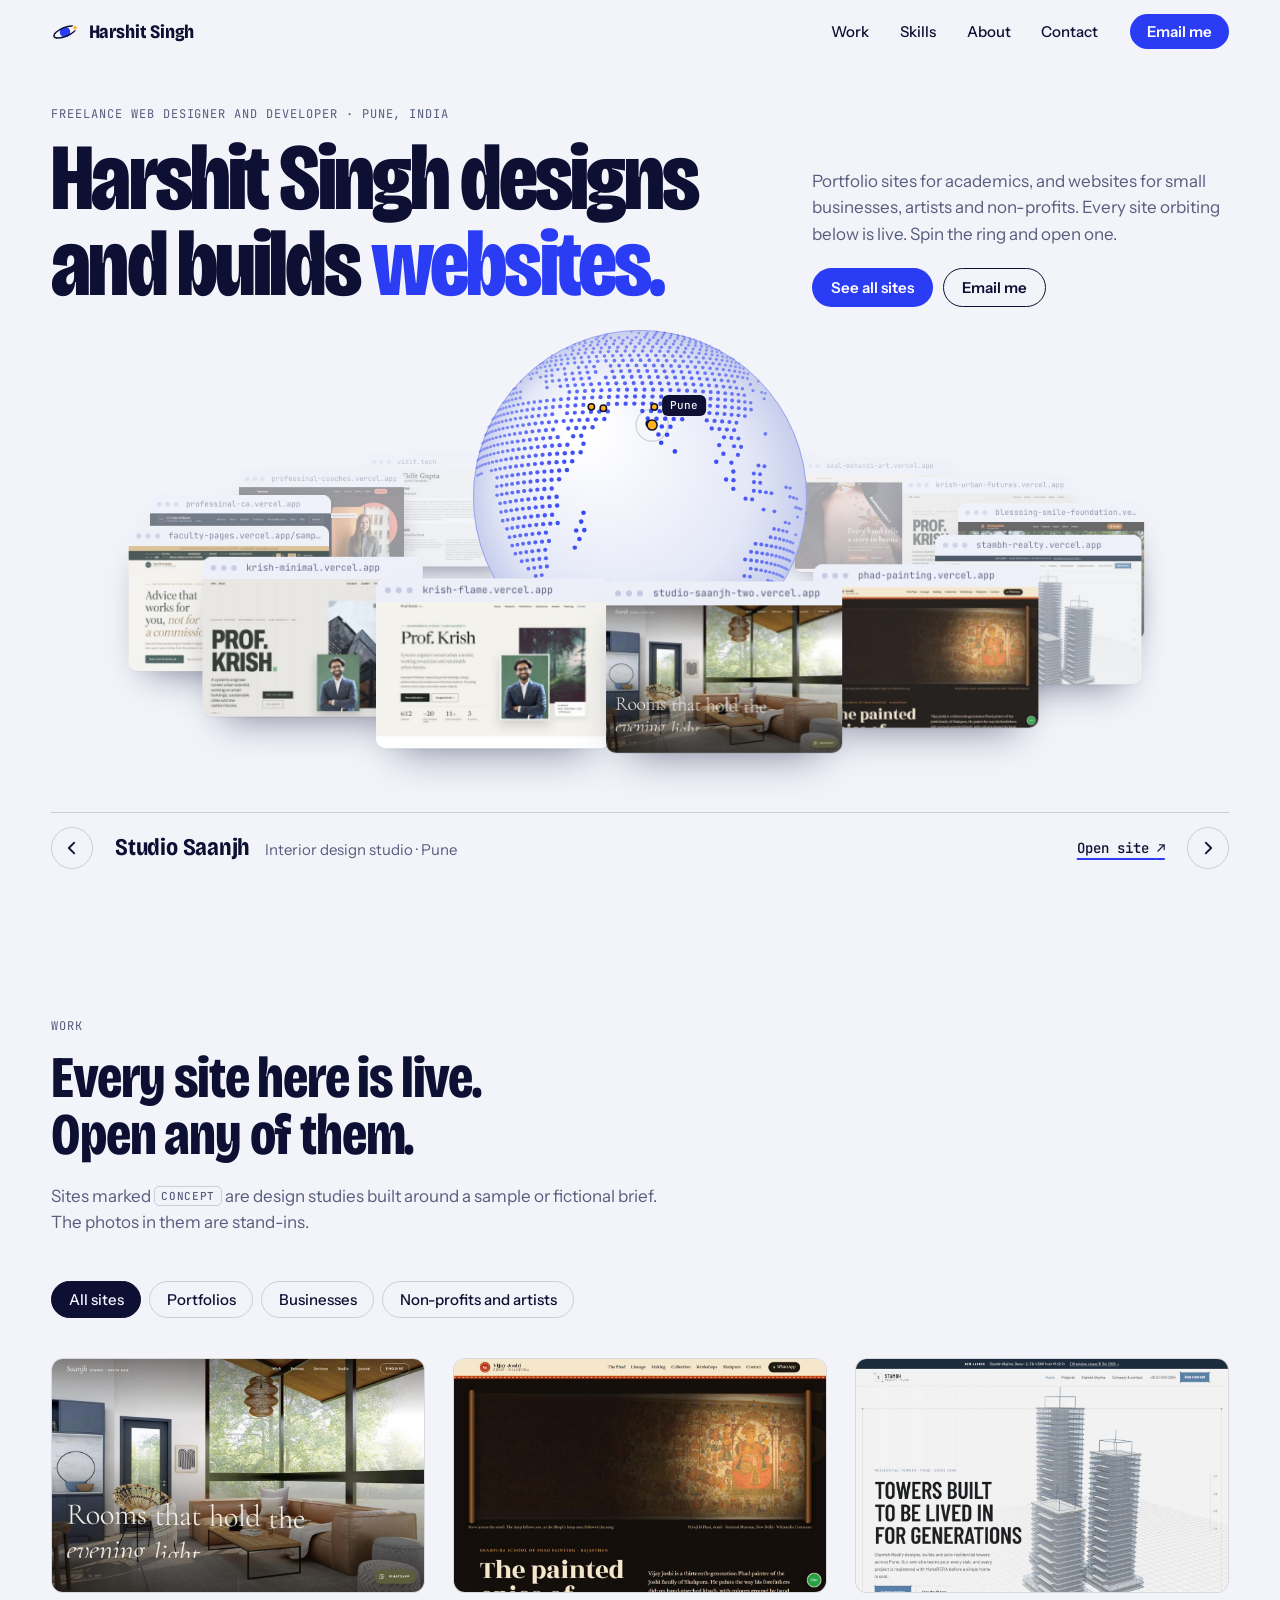
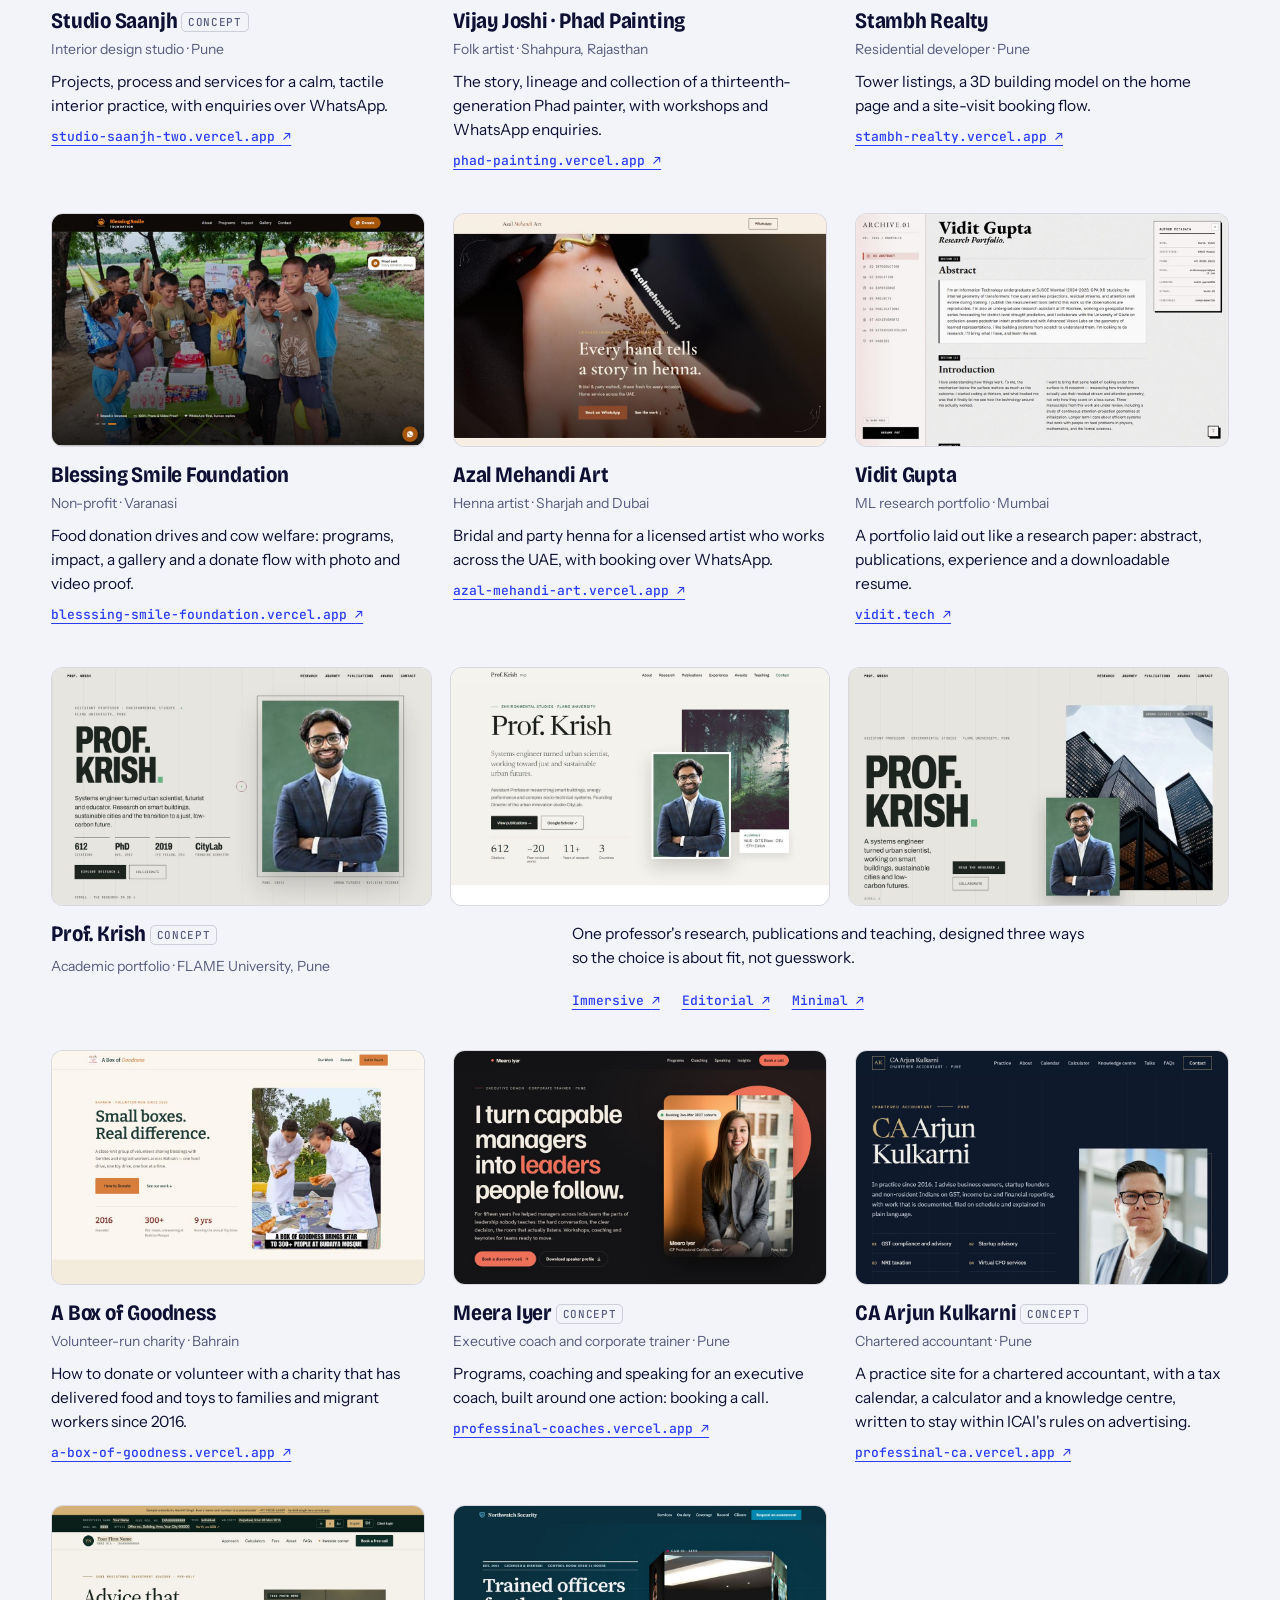
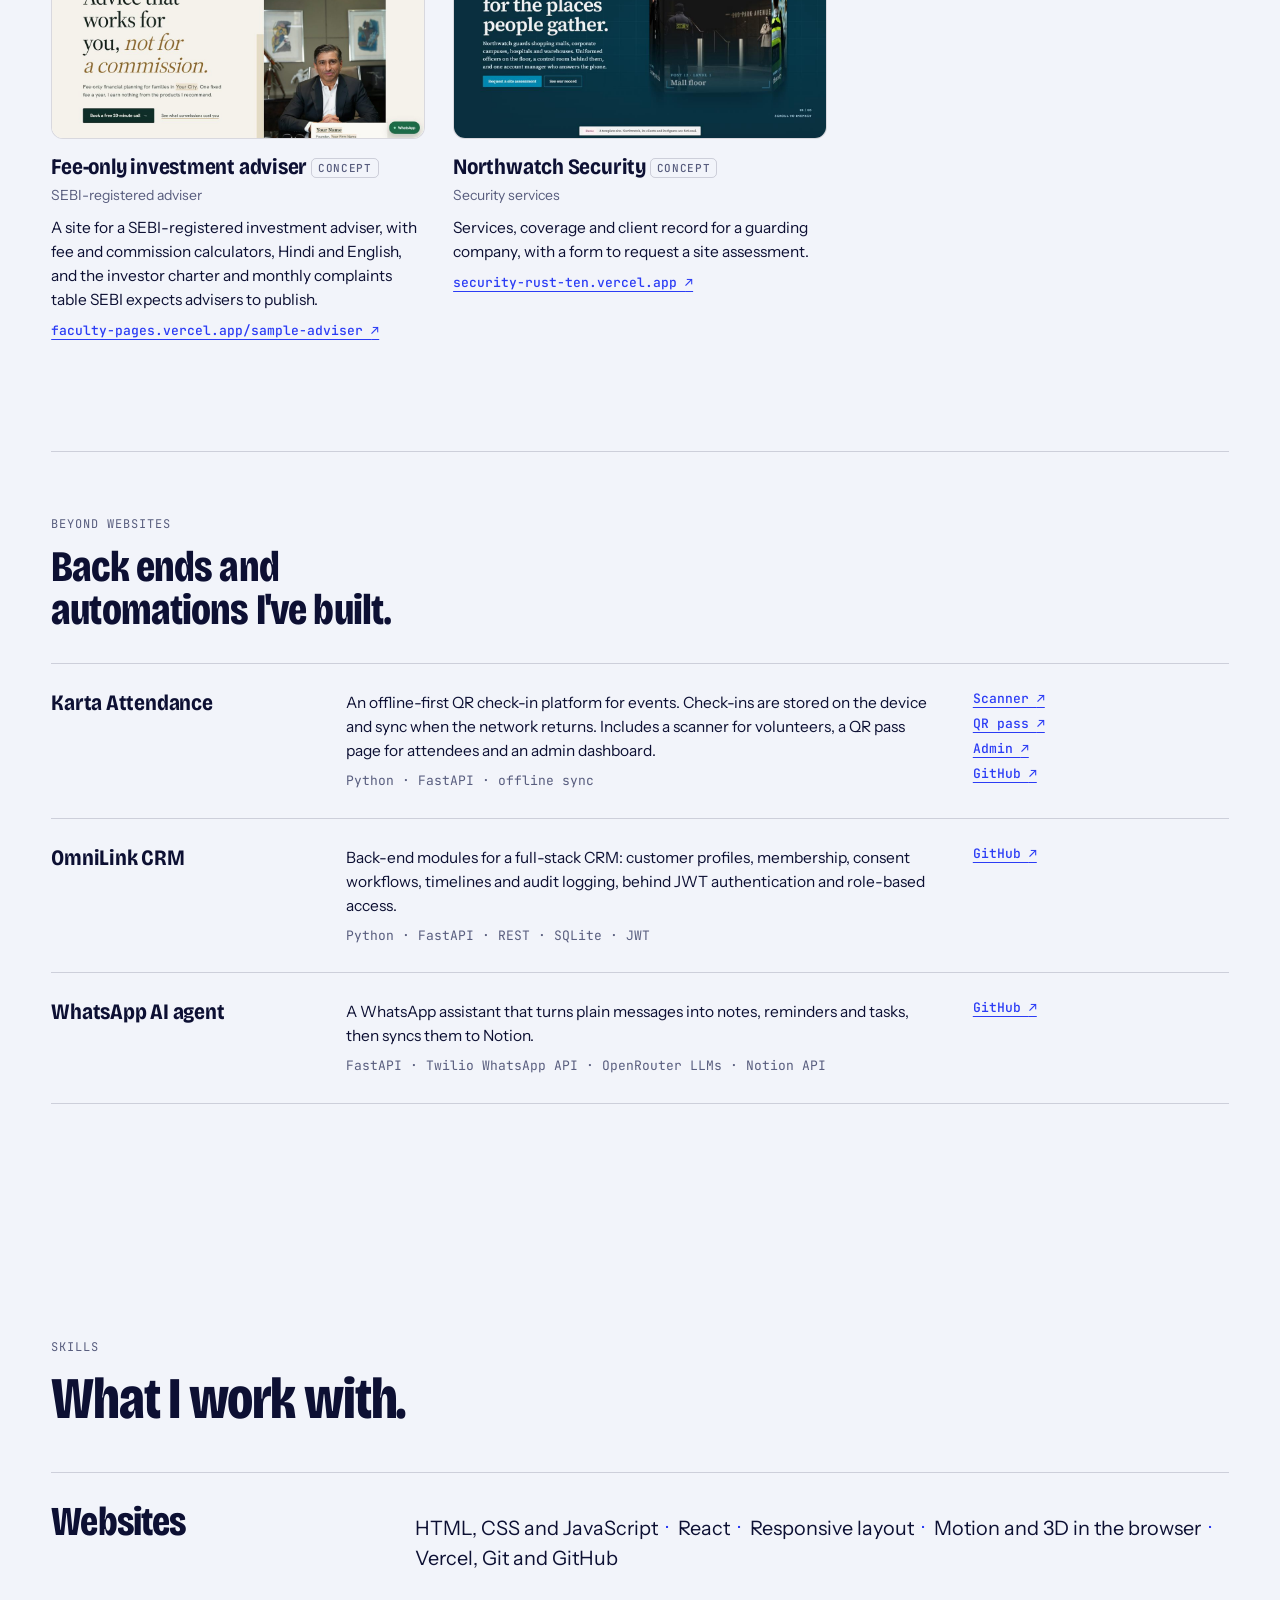
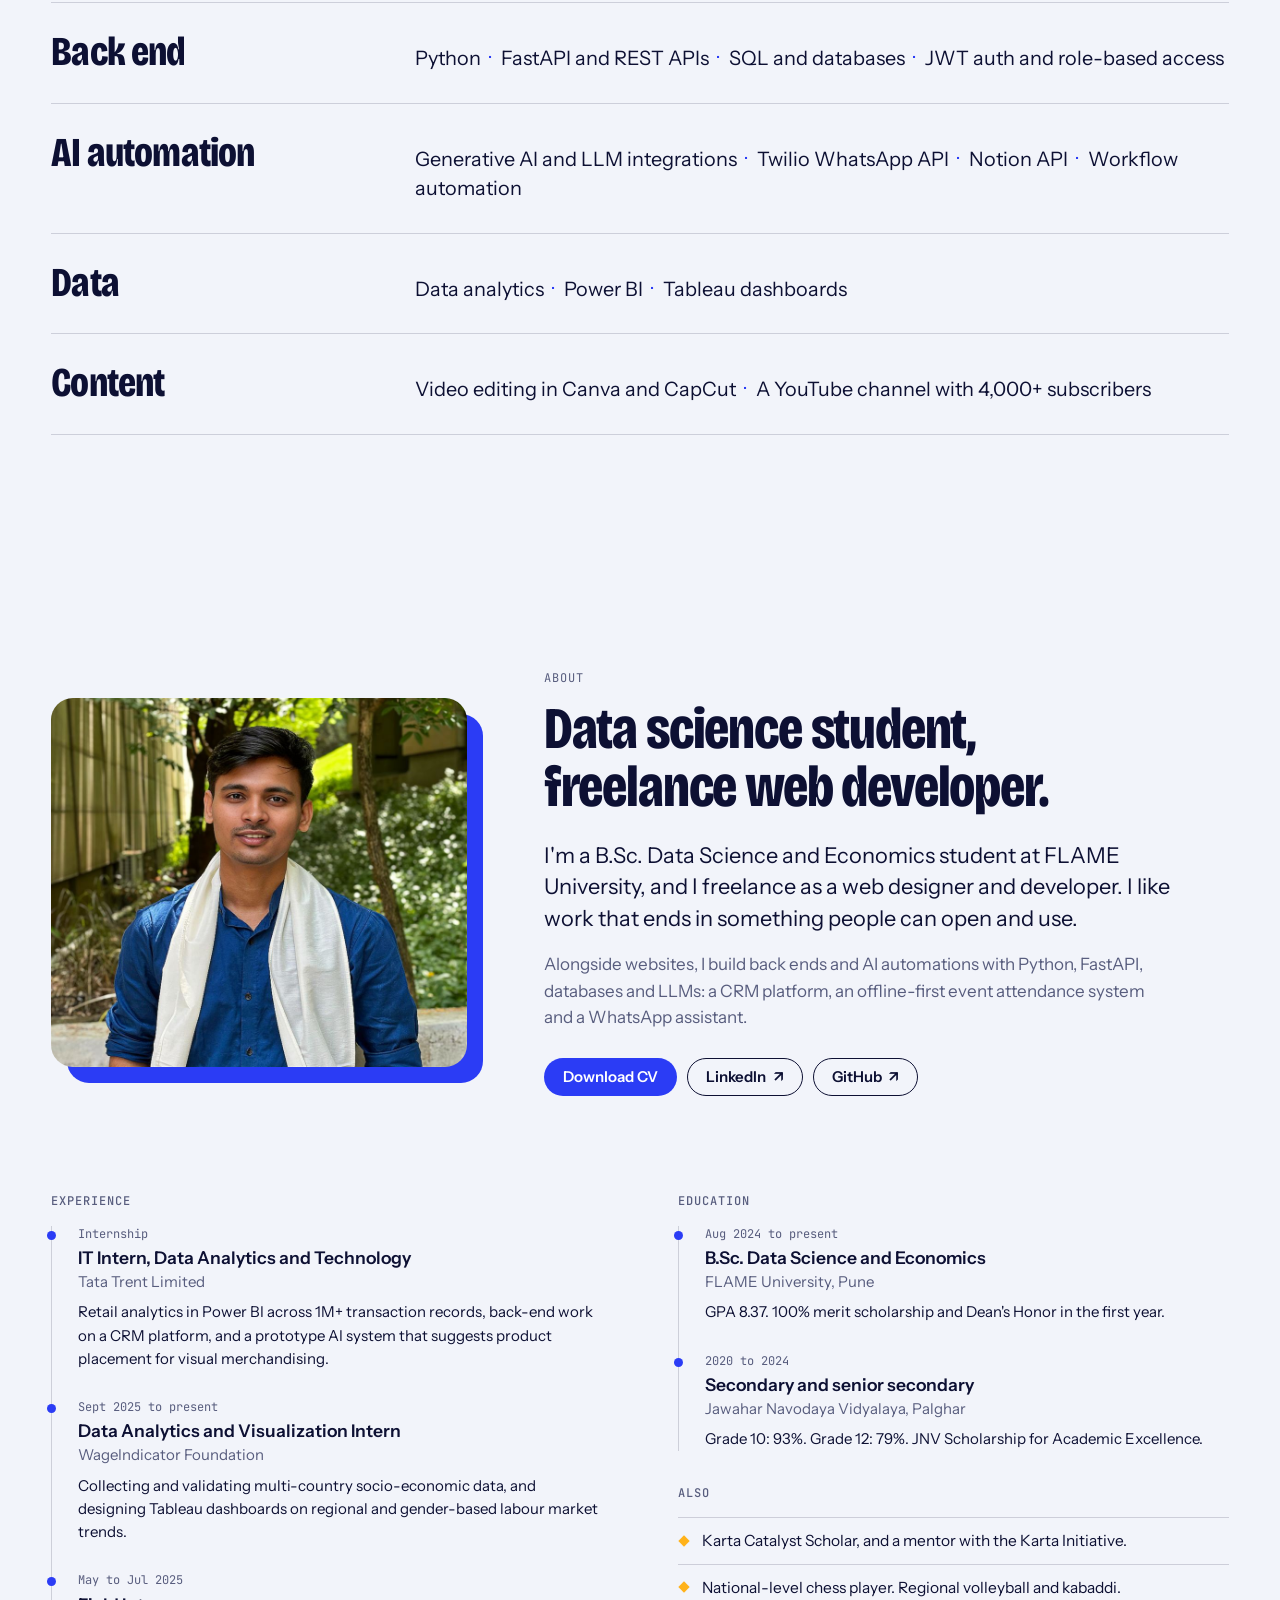
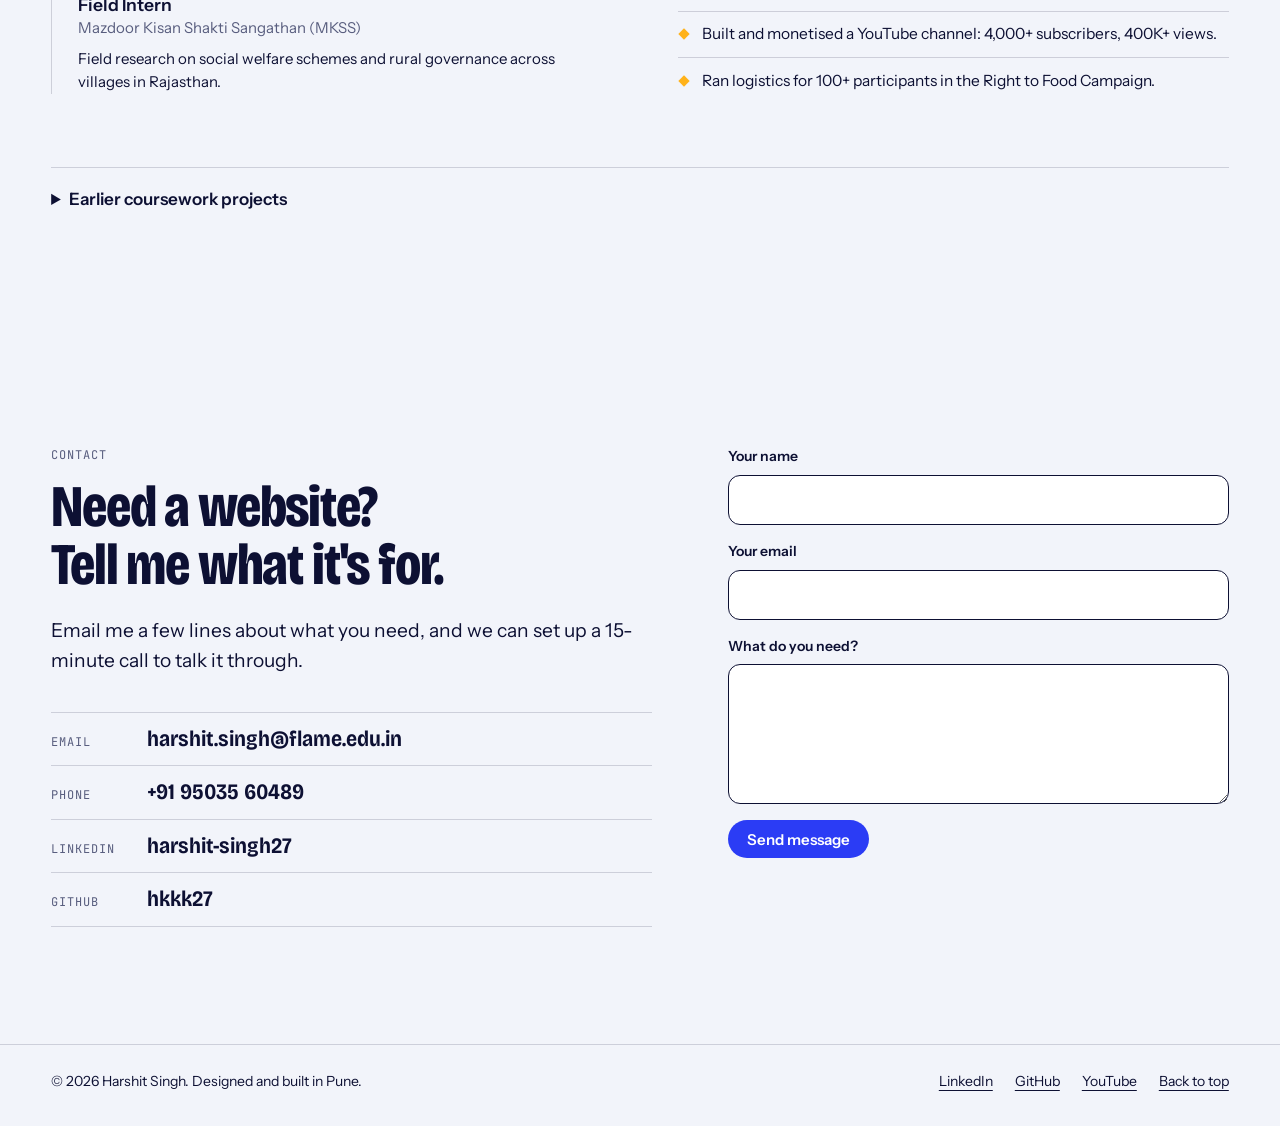
==== index.html @ 1b8f2abb "Add the fee-only investment adviser sample to the work list Co-Authored-By: Claude Opus 5.5 <noreply" ====
<!DOCTYPE html>
<html lang="en">

<head>
    <meta charset="utf-8">
    <meta name="viewport" content="width=device-width, initial-scale=1">
    <title>Harshit Singh · Freelance web designer and developer, Pune</title>
    <meta name="description" content="Harshit Singh designs and builds websites: portfolio sites for academics, and sites for small businesses, artists and non-profits. Every site shown is live.">
    <meta property="og:title" content="Harshit Singh · Freelance web designer and developer">
    <meta property="og:description" content="Portfolio sites for academics, and websites for small businesses, artists and non-profits. Every site shown is live.">
    <meta property="og:type" content="website">
    <meta property="og:url" content="https://harshit-singh-two.vercel.app/">
    <meta property="og:image" content="https://harshit-singh-two.vercel.app/assets/og.jpg">
    <meta name="twitter:card" content="summary_large_image">
    <meta name="theme-color" content="#F2F4FA">
    <link rel="icon" href="data:image/svg+xml,%3Csvg xmlns='http://www.w3.org/2000/svg' viewBox='0 0 64 64'%3E%3Crect width='64' height='64' rx='14' fill='%230D1033'/%3E%3Ccircle cx='32' cy='32' r='11' fill='%232B3CF5'/%3E%3Cellipse cx='32' cy='32' rx='24' ry='9' fill='none' stroke='%23F2F4FA' stroke-width='2.5' transform='rotate(-22 32 32)'/%3E%3Ccircle cx='52' cy='23' r='4.5' fill='%23FFB21A'/%3E%3C/svg%3E">

    <link rel="preconnect" href="https://fonts.googleapis.com">
    <link rel="preconnect" href="https://fonts.gstatic.com" crossorigin>
    <link href="https://fonts.googleapis.com/css2?family=Bricolage+Grotesque:opsz,wdth,wght@12..96,75..100,400..800&family=Instrument+Sans:wght@400;500;600&family=JetBrains+Mono:wght@400;500&display=swap" rel="stylesheet">
    <link href="assets/css/site.css" rel="stylesheet">
    <script>document.documentElement.classList.add('js');</script>
</head>

<body data-theme="paper">
    <a class="skip" href="#work">Skip to the work</a>

    <header class="nav">
        <a class="nav__brand" href="#top" aria-label="Harshit Singh, back to top">
            <svg viewBox="0 0 32 32" aria-hidden="true"><circle cx="16" cy="16" r="6"/><ellipse cx="16" cy="16" rx="13.5" ry="5" transform="rotate(-22 16 16)"/><circle class="dot" cx="27.5" cy="11" r="2.6"/></svg>
            Harshit Singh
        </a>
        <button class="nav__toggle" type="button" aria-expanded="false" aria-controls="nav-links">Menu</button>
        <nav class="nav__links" id="nav-links" aria-label="Sections">
            <a href="#work">Work</a>
            <a href="#skills">Skills</a>
            <a href="#about">About</a>
            <a href="#contact">Contact</a>
        </nav>
        <a class="btn btn--solid nav__cta" href="mailto:harshit.singh@flame.edu.in">Email me</a>
    </header>

    <main>
        <!-- Hero -->
        <section class="hero" id="top" data-theme="paper">
            <div class="hero__copy wrap">
                <div>
                    <p class="eyebrow">Freelance web designer and developer · Pune, India</p>
                    <h1 class="hero__title">
                        <span class="w" style="--i:0">Harshit</span> <span class="w" style="--i:1">Singh</span>
                        <span class="w" style="--i:2">designs</span> <span class="w" style="--i:3">and</span>
                        <span class="w" style="--i:4">builds</span> <span class="w w--mark" style="--i:5">websites.</span>
                    </h1>
                </div>
                <div class="hero__side">
                    <p>Portfolio sites for academics, and websites for small businesses, artists and non-profits. Every site orbiting below is live. Spin the ring and open one.</p>
                    <div class="hero__actions">
                        <a class="btn btn--solid" href="#work">See all sites</a>
                        <a class="btn btn--line" href="mailto:harshit.singh@flame.edu.in">Email me</a>
                    </div>
                </div>
            </div>

            <div class="orbit" role="group" aria-label="Live sites. Drag to spin, or use the previous and next buttons.">
                <svg class="orbit__path orbit__path--back" aria-hidden="true"><path/></svg>
                <canvas class="orbit__globe" aria-hidden="true"></canvas>
                <svg class="orbit__path orbit__path--front" aria-hidden="true"><path/></svg>

                <a class="sat" href="https://studio-saanjh-two.vercel.app" target="_blank" rel="noopener" data-name="Studio Saanjh" data-meta="Interior design studio · Pune" data-pin="pune">
                    <span class="sat__bar"><i></i><i></i><i></i><span>studio-saanjh-two.vercel.app</span></span>
                    <img src="assets/work/saanjh-s.jpg" width="560" height="350" alt="Studio Saanjh home page" draggable="false">
                </a>
                <a class="sat" href="https://phad-painting.vercel.app" target="_blank" rel="noopener" data-name="Vijay Joshi · Phad Painting" data-meta="Folk artist · Shahpura, Rajasthan" data-pin="shahpura">
                    <span class="sat__bar"><i></i><i></i><i></i><span>phad-painting.vercel.app</span></span>
                    <img src="assets/work/phad-s.jpg" width="560" height="350" alt="Phad Painting of Shahpura home page" draggable="false">
                </a>
                <a class="sat" href="https://stambh-realty.vercel.app/Home.dc.html" target="_blank" rel="noopener" data-name="Stambh Realty" data-meta="Residential developer · Pune" data-pin="pune">
                    <span class="sat__bar"><i></i><i></i><i></i><span>stambh-realty.vercel.app</span></span>
                    <img src="assets/work/stambh-s.jpg" width="560" height="350" alt="Stambh Realty home page" draggable="false">
                </a>
                <a class="sat" href="https://blesssing-smile-foundation.vercel.app" target="_blank" rel="noopener" data-name="Blessing Smile Foundation" data-meta="Non-profit · Varanasi" data-pin="varanasi">
                    <span class="sat__bar"><i></i><i></i><i></i><span>blesssing-smile-foundation.vercel.app</span></span>
                    <img src="assets/work/blessing-s.jpg" width="560" height="350" alt="Blessing Smile Foundation home page" draggable="false">
                </a>
                <a class="sat" href="https://krish-urban-futures.vercel.app" target="_blank" rel="noopener" data-name="Prof. Krish · Immersive" data-meta="Academic portfolio · FLAME University, Pune" data-pin="pune">
                    <span class="sat__bar"><i></i><i></i><i></i><span>krish-urban-futures.vercel.app</span></span>
                    <img src="assets/work/krish-urban-s.jpg" width="560" height="350" alt="Prof. Krish portfolio, immersive version" draggable="false">
                </a>
                <a class="sat" href="https://azal-mehandi-art.vercel.app" target="_blank" rel="noopener" data-name="Azal Mehandi Art" data-meta="Henna artist · Sharjah and Dubai" data-pin="sharjah">
                    <span class="sat__bar"><i></i><i></i><i></i><span>azal-mehandi-art.vercel.app</span></span>
                    <img src="assets/work/azal-s.jpg" width="560" height="350" alt="Azal Mehandi Art home page" draggable="false">
                </a>
                <a class="sat" href="https://security-rust-ten.vercel.app" target="_blank" rel="noopener" data-name="Northwatch Security" data-meta="Security services · Concept" data-pin="">
                    <span class="sat__bar"><i></i><i></i><i></i><span>security-rust-ten.vercel.app</span></span>
                    <img src="assets/work/northwatch-s.jpg" width="560" height="350" alt="Northwatch Security home page" draggable="false">
                </a>
                <a class="sat" href="https://a-box-of-goodness.vercel.app" target="_blank" rel="noopener" data-name="A Box of Goodness" data-meta="Volunteer-run charity · Bahrain" data-pin="bahrain">
                    <span class="sat__bar"><i></i><i></i><i></i><span>a-box-of-goodness.vercel.app</span></span>
                    <img src="assets/work/boxofgoodness-s.jpg" width="560" height="350" alt="A Box of Goodness home page" draggable="false">
                </a>
                <a class="sat" href="https://www.vidit.tech/" target="_blank" rel="noopener" data-name="Vidit Gupta" data-meta="ML research portfolio · Mumbai" data-pin="mumbai">
                    <span class="sat__bar"><i></i><i></i><i></i><span>vidit.tech</span></span>
                    <img src="assets/work/vidit-s.jpg" width="560" height="350" alt="Vidit Gupta research portfolio" draggable="false">
                </a>
                <a class="sat" href="https://professinal-coaches.vercel.app" target="_blank" rel="noopener" data-name="Meera Iyer" data-meta="Executive coach · Pune" data-pin="pune">
                    <span class="sat__bar"><i></i><i></i><i></i><span>professinal-coaches.vercel.app</span></span>
                    <img src="assets/work/meera-s.jpg" width="560" height="350" alt="Meera Iyer executive coaching home page" draggable="false">
                </a>
                <a class="sat" href="https://professinal-ca.vercel.app" target="_blank" rel="noopener" data-name="CA Arjun Kulkarni" data-meta="Chartered accountant · Pune" data-pin="pune">
                    <span class="sat__bar"><i></i><i></i><i></i><span>professinal-ca.vercel.app</span></span>
                    <img src="assets/work/arjun-s.jpg" width="560" height="350" alt="CA Arjun Kulkarni practice home page" draggable="false">
                </a>
                <a class="sat" href="https://faculty-pages.vercel.app/sample-adviser/" target="_blank" rel="noopener" data-name="Fee-only investment adviser" data-meta="SEBI-registered adviser · Concept" data-pin="">
                    <span class="sat__bar"><i></i><i></i><i></i><span>faculty-pages.vercel.app/sample-adviser</span></span>
                    <img src="assets/work/adviser-s.jpg" width="560" height="350" alt="Fee-only investment adviser home page" draggable="false">
                </a>
                <a class="sat" href="https://krish-minimal.vercel.app" target="_blank" rel="noopener" data-name="Prof. Krish · Minimal" data-meta="Academic portfolio · FLAME University, Pune" data-pin="pune">
                    <span class="sat__bar"><i></i><i></i><i></i><span>krish-minimal.vercel.app</span></span>
                    <img src="assets/work/krish-minimal-s.jpg" width="560" height="350" alt="Prof. Krish portfolio, minimal version" draggable="false">
                </a>
                <a class="sat" href="https://krish-flame.vercel.app" target="_blank" rel="noopener" data-name="Prof. Krish · Editorial" data-meta="Academic portfolio · FLAME University, Pune" data-pin="pune">
                    <span class="sat__bar"><i></i><i></i><i></i><span>krish-flame.vercel.app</span></span>
                    <img src="assets/work/krish-flame-s.jpg" width="560" height="350" alt="Prof. Krish portfolio, editorial version" draggable="false">
                </a>
            </div>

            <div class="facing wrap">
                <button class="facing__step" type="button" data-step="-1" aria-label="Previous site">
                    <svg viewBox="0 0 20 20" aria-hidden="true"><path d="M12.5 4 6.5 10l6 6"/></svg>
                </button>
                <p class="facing__text">
                    <strong class="facing__name">Studio Saanjh</strong>
                    <span class="facing__meta">Interior design studio · Pune</span>
                </p>
                <a class="facing__open" href="https://studio-saanjh-two.vercel.app" target="_blank" rel="noopener">Open site <span aria-hidden="true">↗</span></a>
                <button class="facing__step" type="button" data-step="1" aria-label="Next site">
                    <svg viewBox="0 0 20 20" aria-hidden="true"><path d="m7.5 4 6 6-6 6"/></svg>
                </button>
            </div>
        </section>

        <!-- Work -->
        <section class="section work" id="work" data-theme="ink">
            <div class="wrap">
                <header class="section__head" data-reveal>
                    <p class="eyebrow">Work</p>
                    <h2>Every site here is live. Open any of them.</h2>
                    <p class="section__lede">Sites marked <span class="tag">Concept</span> are design studies built around a sample or fictional brief. The photos in them are stand-ins.</p>
                </header>

                <div class="filters" role="group" aria-label="Filter sites by kind" data-reveal>
                    <button type="button" class="filters__btn" data-filter="all" aria-pressed="true">All sites</button>
                    <button type="button" class="filters__btn" data-filter="portfolio" aria-pressed="false">Portfolios</button>
                    <button type="button" class="filters__btn" data-filter="business" aria-pressed="false">Businesses</button>
                    <button type="button" class="filters__btn" data-filter="community" aria-pressed="false">Non-profits and artists</button>
                </div>

                <ul class="grid" id="site-grid">
                    <li class="site" data-cat="business" data-reveal>
                        <a class="site__shot" href="https://studio-saanjh-two.vercel.app" target="_blank" rel="noopener" tabindex="-1" aria-hidden="true">
                            <img src="assets/work/saanjh.jpg" width="1120" height="700" alt="" loading="lazy">
                        </a>
                        <div class="site__body">
                            <h3><a href="https://studio-saanjh-two.vercel.app" target="_blank" rel="noopener">Studio Saanjh</a> <span class="tag">Concept</span></h3>
                            <p class="site__meta">Interior design studio · Pune</p>
                            <p>Projects, process and services for a calm, tactile interior practice, with enquiries over WhatsApp.</p>
                            <a class="site__url" href="https://studio-saanjh-two.vercel.app" target="_blank" rel="noopener">studio-saanjh-two.vercel.app <span aria-hidden="true">↗</span></a>
                        </div>
                    </li>

                    <li class="site" data-cat="community" data-reveal>
                        <a class="site__shot" href="https://phad-painting.vercel.app" target="_blank" rel="noopener" tabindex="-1" aria-hidden="true">
                            <img src="assets/work/phad.jpg" width="1120" height="700" alt="" loading="lazy">
                        </a>
                        <div class="site__body">
                            <h3><a href="https://phad-painting.vercel.app" target="_blank" rel="noopener">Vijay Joshi · Phad Painting</a></h3>
                            <p class="site__meta">Folk artist · Shahpura, Rajasthan</p>
                            <p>The story, lineage and collection of a thirteenth-generation Phad painter, with workshops and WhatsApp enquiries.</p>
                            <a class="site__url" href="https://phad-painting.vercel.app" target="_blank" rel="noopener">phad-painting.vercel.app <span aria-hidden="true">↗</span></a>
                        </div>
                    </li>

                    <li class="site" data-cat="business" data-reveal>
                        <a class="site__shot" href="https://stambh-realty.vercel.app/Home.dc.html" target="_blank" rel="noopener" tabindex="-1" aria-hidden="true">
                            <img src="assets/work/stambh.jpg" width="1120" height="700" alt="" loading="lazy">
                        </a>
                        <div class="site__body">
                            <h3><a href="https://stambh-realty.vercel.app/Home.dc.html" target="_blank" rel="noopener">Stambh Realty</a></h3>
                            <p class="site__meta">Residential developer · Pune</p>
                            <p>Tower listings, a 3D building model on the home page and a site-visit booking flow.</p>
                            <a class="site__url" href="https://stambh-realty.vercel.app/Home.dc.html" target="_blank" rel="noopener">stambh-realty.vercel.app <span aria-hidden="true">↗</span></a>
                        </div>
                    </li>

                    <li class="site" data-cat="community" data-reveal>
                        <a class="site__shot" href="https://blesssing-smile-foundation.vercel.app" target="_blank" rel="noopener" tabindex="-1" aria-hidden="true">
                            <img src="assets/work/blessing.jpg" width="1120" height="700" alt="" loading="lazy">
                        </a>
                        <div class="site__body">
                            <h3><a href="https://blesssing-smile-foundation.vercel.app" target="_blank" rel="noopener">Blessing Smile Foundation</a></h3>
                            <p class="site__meta">Non-profit · Varanasi</p>
                            <p>Food donation drives and cow welfare: programs, impact, a gallery and a donate flow with photo and video proof.</p>
                            <a class="site__url" href="https://blesssing-smile-foundation.vercel.app" target="_blank" rel="noopener">blesssing-smile-foundation.vercel.app <span aria-hidden="true">↗</span></a>
                        </div>
                    </li>

                    <li class="site site--wide" data-cat="portfolio" data-reveal>
                        <div class="site__trio">
                            <a href="https://krish-urban-futures.vercel.app" target="_blank" rel="noopener" tabindex="-1" aria-hidden="true"><img src="assets/work/krish-urban.jpg" width="1120" height="700" alt="" loading="lazy"></a>
                            <a href="https://krish-flame.vercel.app" target="_blank" rel="noopener" tabindex="-1" aria-hidden="true"><img src="assets/work/krish-flame.jpg" width="1120" height="700" alt="" loading="lazy"></a>
                            <a href="https://krish-minimal.vercel.app" target="_blank" rel="noopener" tabindex="-1" aria-hidden="true"><img src="assets/work/krish-minimal.jpg" width="1120" height="700" alt="" loading="lazy"></a>
                        </div>
                        <div class="site__body">
                            <h3>Prof. Krish <span class="tag">Concept</span></h3>
                            <p class="site__meta">Academic portfolio · FLAME University, Pune</p>
                            <p>One professor's research, publications and teaching, designed three ways so the choice is about fit, not guesswork.</p>
                            <p class="site__links">
                                <a class="site__url" href="https://krish-urban-futures.vercel.app" target="_blank" rel="noopener">Immersive <span aria-hidden="true">↗</span></a>
                                <a class="site__url" href="https://krish-flame.vercel.app" target="_blank" rel="noopener">Editorial <span aria-hidden="true">↗</span></a>
                                <a class="site__url" href="https://krish-minimal.vercel.app" target="_blank" rel="noopener">Minimal <span aria-hidden="true">↗</span></a>
                            </p>
                        </div>
                    </li>

                    <li class="site" data-cat="community" data-reveal>
                        <a class="site__shot" href="https://azal-mehandi-art.vercel.app" target="_blank" rel="noopener" tabindex="-1" aria-hidden="true">
                            <img src="assets/work/azal.jpg" width="1120" height="700" alt="" loading="lazy">
                        </a>
                        <div class="site__body">
                            <h3><a href="https://azal-mehandi-art.vercel.app" target="_blank" rel="noopener">Azal Mehandi Art</a></h3>
                            <p class="site__meta">Henna artist · Sharjah and Dubai</p>
                            <p>Bridal and party henna for a licensed artist who works across the UAE, with booking over WhatsApp.</p>
                            <a class="site__url" href="https://azal-mehandi-art.vercel.app" target="_blank" rel="noopener">azal-mehandi-art.vercel.app <span aria-hidden="true">↗</span></a>
                        </div>
                    </li>

                    <li class="site" data-cat="portfolio" data-reveal>
                        <a class="site__shot" href="https://www.vidit.tech/" target="_blank" rel="noopener" tabindex="-1" aria-hidden="true">
                            <img src="assets/work/vidit.jpg" width="1120" height="700" alt="" loading="lazy">
                        </a>
                        <div class="site__body">
                            <h3><a href="https://www.vidit.tech/" target="_blank" rel="noopener">Vidit Gupta</a></h3>
                            <p class="site__meta">ML research portfolio · Mumbai</p>
                            <p>A portfolio laid out like a research paper: abstract, publications, experience and a downloadable resume.</p>
                            <a class="site__url" href="https://www.vidit.tech/" target="_blank" rel="noopener">vidit.tech <span aria-hidden="true">↗</span></a>
                        </div>
                    </li>

                    <li class="site" data-cat="community" data-reveal>
                        <a class="site__shot" href="https://a-box-of-goodness.vercel.app" target="_blank" rel="noopener" tabindex="-1" aria-hidden="true">
                            <img src="assets/work/boxofgoodness.jpg" width="1120" height="700" alt="" loading="lazy">
                        </a>
                        <div class="site__body">
                            <h3><a href="https://a-box-of-goodness.vercel.app" target="_blank" rel="noopener">A Box of Goodness</a></h3>
                            <p class="site__meta">Volunteer-run charity · Bahrain</p>
                            <p>How to donate or volunteer with a charity that has delivered food and toys to families and migrant workers since 2016.</p>
                            <a class="site__url" href="https://a-box-of-goodness.vercel.app" target="_blank" rel="noopener">a-box-of-goodness.vercel.app <span aria-hidden="true">↗</span></a>
                        </div>
                    </li>

                    <li class="site" data-cat="business" data-reveal>
                        <a class="site__shot" href="https://professinal-coaches.vercel.app" target="_blank" rel="noopener" tabindex="-1" aria-hidden="true">
                            <img src="assets/work/meera.jpg" width="1120" height="700" alt="" loading="lazy">
                        </a>
                        <div class="site__body">
                            <h3><a href="https://professinal-coaches.vercel.app" target="_blank" rel="noopener">Meera Iyer</a> <span class="tag">Concept</span></h3>
                            <p class="site__meta">Executive coach and corporate trainer · Pune</p>
                            <p>Programs, coaching and speaking for an executive coach, built around one action: booking a call.</p>
                            <a class="site__url" href="https://professinal-coaches.vercel.app" target="_blank" rel="noopener">professinal-coaches.vercel.app <span aria-hidden="true">↗</span></a>
                        </div>
                    </li>

                    <li class="site" data-cat="business" data-reveal>
                        <a class="site__shot" href="https://professinal-ca.vercel.app" target="_blank" rel="noopener" tabindex="-1" aria-hidden="true">
                            <img src="assets/work/arjun.jpg" width="1120" height="700" alt="" loading="lazy">
                        </a>
                        <div class="site__body">
                            <h3><a href="https://professinal-ca.vercel.app" target="_blank" rel="noopener">CA Arjun Kulkarni</a> <span class="tag">Concept</span></h3>
                            <p class="site__meta">Chartered accountant · Pune</p>
                            <p>A practice site for a chartered accountant, with a tax calendar, a calculator and a knowledge centre, written to stay within ICAI's rules on advertising.</p>
                            <a class="site__url" href="https://professinal-ca.vercel.app" target="_blank" rel="noopener">professinal-ca.vercel.app <span aria-hidden="true">↗</span></a>
                        </div>
                    </li>

                    <li class="site" data-cat="business" data-reveal>
                        <a class="site__shot" href="https://faculty-pages.vercel.app/sample-adviser/" target="_blank" rel="noopener" tabindex="-1" aria-hidden="true">
                            <img src="assets/work/adviser.jpg" width="1120" height="700" alt="" loading="lazy">
                        </a>
                        <div class="site__body">
                            <h3><a href="https://faculty-pages.vercel.app/sample-adviser/" target="_blank" rel="noopener">Fee-only investment adviser</a> <span class="tag">Concept</span></h3>
                            <p class="site__meta">SEBI-registered adviser</p>
                            <p>A site for a SEBI-registered investment adviser, with fee and commission calculators, Hindi and English, and the investor charter and monthly complaints table SEBI expects advisers to publish.</p>
                            <a class="site__url" href="https://faculty-pages.vercel.app/sample-adviser/" target="_blank" rel="noopener">faculty-pages.vercel.app/sample-adviser <span aria-hidden="true">↗</span></a>
                        </div>
                    </li>

                    <li class="site" data-cat="business" data-reveal>
                        <a class="site__shot" href="https://security-rust-ten.vercel.app" target="_blank" rel="noopener" tabindex="-1" aria-hidden="true">
                            <img src="assets/work/northwatch.jpg" width="1120" height="700" alt="" loading="lazy">
                        </a>
                        <div class="site__body">
                            <h3><a href="https://security-rust-ten.vercel.app" target="_blank" rel="noopener">Northwatch Security</a> <span class="tag">Concept</span></h3>
                            <p class="site__meta">Security services</p>
                            <p>Services, coverage and client record for a guarding company, with a form to request a site assessment.</p>
                            <a class="site__url" href="https://security-rust-ten.vercel.app" target="_blank" rel="noopener">security-rust-ten.vercel.app <span aria-hidden="true">↗</span></a>
                        </div>
                    </li>
                </ul>

                <div class="systems" data-reveal>
                    <header class="systems__head">
                        <p class="eyebrow">Beyond websites</p>
                        <h2>Back ends and automations I've built.</h2>
                    </header>
                    <ul class="rows">
                        <li class="row">
                            <h3>Karta Attendance</h3>
                            <p>An offline-first QR check-in platform for events. Check-ins are stored on the device and sync when the network returns. Includes a scanner for volunteers, a QR pass page for attendees and an admin dashboard.</p>
                            <p class="row__stack">Python · FastAPI · offline sync</p>
                            <p class="row__links">
                                <a href="https://karta-attendance.vercel.app" target="_blank" rel="noopener">Scanner <span aria-hidden="true">↗</span></a>
                                <a href="https://karta-attendance-sk4n.vercel.app" target="_blank" rel="noopener">QR pass <span aria-hidden="true">↗</span></a>
                                <a href="https://karta-attendance-z2qd-nine.vercel.app" target="_blank" rel="noopener">Admin <span aria-hidden="true">↗</span></a>
                                <a href="https://github.com/hkkk27/event-attendance-platform" target="_blank" rel="noopener">GitHub <span aria-hidden="true">↗</span></a>
                            </p>
                        </li>
                        <li class="row">
                            <h3>OmniLink CRM</h3>
                            <p>Back-end modules for a full-stack CRM: customer profiles, membership, consent workflows, timelines and audit logging, behind JWT authentication and role-based access.</p>
                            <p class="row__stack">Python · FastAPI · REST · SQLite · JWT</p>
                            <p class="row__links">
                                <a href="https://github.com/hkkk27/Crm_platform" target="_blank" rel="noopener">GitHub <span aria-hidden="true">↗</span></a>
                            </p>
                        </li>
                        <li class="row">
                            <h3>WhatsApp AI agent</h3>
                            <p>A WhatsApp assistant that turns plain messages into notes, reminders and tasks, then syncs them to Notion.</p>
                            <p class="row__stack">FastAPI · Twilio WhatsApp API · OpenRouter LLMs · Notion API</p>
                            <p class="row__links">
                                <a href="https://github.com/hkkk27/whatsapp-ai-agent" target="_blank" rel="noopener">GitHub <span aria-hidden="true">↗</span></a>
                            </p>
                        </li>
                    </ul>
                </div>
            </div>
        </section>

        <!-- Skills -->
        <section class="section skills" id="skills" data-theme="ultra">
            <div class="wrap">
                <header class="section__head" data-reveal>
                    <p class="eyebrow">Skills</p>
                    <h2>What I work with.</h2>
                </header>
                <dl class="kit">
                    <div class="kit__row" data-reveal>
                        <dt>Websites</dt>
                        <dd><span>HTML, CSS and JavaScript</span> <span>React</span> <span>Responsive layout</span> <span>Motion and 3D in the browser</span> <span>Vercel, Git and GitHub</span></dd>
                    </div>
                    <div class="kit__row" data-reveal>
                        <dt>Back end</dt>
                        <dd><span>Python</span> <span>FastAPI and REST APIs</span> <span>SQL and databases</span> <span>JWT auth and role-based access</span></dd>
                    </div>
                    <div class="kit__row" data-reveal>
                        <dt>AI automation</dt>
                        <dd><span>Generative AI and LLM integrations</span> <span>Twilio WhatsApp API</span> <span>Notion API</span> <span>Workflow automation</span></dd>
                    </div>
                    <div class="kit__row" data-reveal>
                        <dt>Data</dt>
                        <dd><span>Data analytics</span> <span>Power BI</span> <span>Tableau dashboards</span></dd>
                    </div>
                    <div class="kit__row" data-reveal>
                        <dt>Content</dt>
                        <dd><span>Video editing in Canva and CapCut</span> <span>A YouTube channel with 4,000+ subscribers</span></dd>
                    </div>
                </dl>
            </div>
        </section>

        <!-- About -->
        <section class="section about" id="about" data-theme="paper">
            <div class="wrap">
                <div class="about__top">
                    <figure class="about__photo" data-reveal>
                        <img src="assets/harshit.jpg" width="900" height="800" alt="Harshit Singh" loading="lazy">
                    </figure>
                    <div data-reveal>
                        <p class="eyebrow">About</p>
                        <h2>Data science student, freelance web developer.</h2>
                        <p class="about__lede">I'm a B.Sc. Data Science and Economics student at FLAME University, and I freelance as a web designer and developer. I like work that ends in something people can open and use.</p>
                        <p>Alongside websites, I build back ends and AI automations with Python, FastAPI, databases and LLMs: a CRM platform, an offline-first event attendance system and a WhatsApp assistant.</p>
                        <p class="about__actions">
                            <a class="btn btn--solid" href="Harshit_CV_Data_Science.pdf" download>Download CV</a>
                            <a class="btn btn--line" href="https://www.linkedin.com/in/harshit-singh27/" target="_blank" rel="noopener">LinkedIn <span aria-hidden="true">↗</span></a>
                            <a class="btn btn--line" href="https://github.com/hkkk27" target="_blank" rel="noopener">GitHub <span aria-hidden="true">↗</span></a>
                        </p>
                    </div>
                </div>

                <div class="about__cols">
                    <div data-reveal>
                        <h3 class="about__h">Experience</h3>
                        <ul class="timeline">
                            <li>
                                <p class="timeline__when">Internship</p>
                                <h4>IT Intern, Data Analytics and Technology</h4>
                                <p class="timeline__where">Tata Trent Limited</p>
                                <p>Retail analytics in Power BI across 1M+ transaction records, back-end work on a CRM platform, and a prototype AI system that suggests product placement for visual merchandising.</p>
                            </li>
                            <li>
                                <p class="timeline__when">Sept 2025 to present</p>
                                <h4>Data Analytics and Visualization Intern</h4>
                                <p class="timeline__where">WageIndicator Foundation</p>
                                <p>Collecting and validating multi-country socio-economic data, and designing Tableau dashboards on regional and gender-based labour market trends.</p>
                            </li>
                            <li>
                                <p class="timeline__when">May to Jul 2025</p>
                                <h4>Field Intern</h4>
                                <p class="timeline__where">Mazdoor Kisan Shakti Sangathan (MKSS)</p>
                                <p>Field research on social welfare schemes and rural governance across villages in Rajasthan.</p>
                            </li>
                        </ul>
                    </div>
                    <div data-reveal>
                        <h3 class="about__h">Education</h3>
                        <ul class="timeline">
                            <li>
                                <p class="timeline__when">Aug 2024 to present</p>
                                <h4>B.Sc. Data Science and Economics</h4>
                                <p class="timeline__where">FLAME University, Pune</p>
                                <p>GPA 8.37. 100% merit scholarship and Dean's Honor in the first year.</p>
                            </li>
                            <li>
                                <p class="timeline__when">2020 to 2024</p>
                                <h4>Secondary and senior secondary</h4>
                                <p class="timeline__where">Jawahar Navodaya Vidyalaya, Palghar</p>
                                <p>Grade 10: 93%. Grade 12: 79%. JNV Scholarship for Academic Excellence.</p>
                            </li>
                        </ul>

                        <h3 class="about__h about__h--gap">Also</h3>
                        <ul class="also">
                            <li>Karta Catalyst Scholar, and a mentor with the Karta Initiative.</li>
                            <li>National-level chess player. Regional volleyball and kabaddi.</li>
                            <li>Built and monetised a YouTube channel: 4,000+ subscribers, 400K+ views.</li>
                            <li>Ran logistics for 100+ participants in the Right to Food Campaign.</li>
                        </ul>
                    </div>
                </div>

                <details class="earlier" data-reveal>
                    <summary>Earlier coursework projects</summary>
                    <ul>
                        <li><strong>Sleep calculator.</strong> A small web tool that suggests bedtimes from 90-minute sleep cycles. <a href="img/sleep_calculator.html" target="_blank" rel="noopener">Open it</a></li>
                        <li><strong>Project Safar.</strong> An advertising campaign for a women-driven cab service. <a href="img/Safar Final PPT.pdf" download>Download the deck (PDF)</a></li>
                        <li><strong>Data collection and freedom of thought.</strong> A research essay on algorithms, autonomy and bias. <a href="img/Harshit Singh-final research paper (1).pdf" download>Download the paper (PDF)</a></li>
                        <li><strong>Life Carrier seed starter tray.</strong> A digital marketing plan for a biodegradable product. <a href="img/Green Leaves Background Watercolor Presentation (2).pptx" download>Download the slides (PPTX)</a></li>
                    </ul>
                </details>
            </div>
        </section>

        <!-- Contact -->
        <section class="section contact" id="contact" data-theme="marigold">
            <div class="wrap contact__grid">
                <div data-reveal>
                    <p class="eyebrow">Contact</p>
                    <h2>Need a website? Tell me what it's for.</h2>
                    <p class="contact__lede">Email me a few lines about what you need, and we can set up a 15-minute call to talk it through.</p>
                    <ul class="contact__list">
                        <li><span>Email</span><a href="mailto:harshit.singh@flame.edu.in">harshit.singh@flame.edu.in</a></li>
                        <li><span>Phone</span><a href="tel:+919503560489">+91 95035 60489</a></li>
                        <li><span>LinkedIn</span><a href="https://www.linkedin.com/in/harshit-singh27/" target="_blank" rel="noopener">harshit-singh27</a></li>
                        <li><span>GitHub</span><a href="https://github.com/hkkk27" target="_blank" rel="noopener">hkkk27</a></li>
                    </ul>
                </div>
                <form class="form" action="https://formspree.io/f/mpwqpjdr" method="POST" data-reveal>
                    <label>Your name
                        <input type="text" name="name" autocomplete="name" required>
                    </label>
                    <label>Your email
                        <input type="email" name="email" autocomplete="email" required>
                    </label>
                    <label>What do you need?
                        <textarea name="message" rows="5" required></textarea>
                    </label>
                    <button class="btn btn--solid" type="submit">Send message</button>
                </form>
            </div>
        </section>
    </main>

    <footer class="footer" data-theme="marigold">
        <div class="wrap footer__in">
            <p>© 2026 Harshit Singh. Designed and built in Pune.</p>
            <p class="footer__links">
                <a href="https://www.linkedin.com/in/harshit-singh27/" target="_blank" rel="noopener">LinkedIn</a>
                <a href="https://github.com/hkkk27" target="_blank" rel="noopener">GitHub</a>
                <a href="https://www.youtube.com/@btnks99999" target="_blank" rel="noopener">YouTube</a>
                <a href="#top">Back to top</a>
            </p>
        </div>
    </footer>

    <script src="assets/js/land.js"></script>
    <script src="assets/js/site.js"></script>
</body>

</html>
---- assets/css/site.css ----
/* Harshit Singh · portfolio
   Palette: ink #0D1033 · paper #F2F4FA · ultramarine #2B3CF5 · marigold #FFB21A
   Type: Bricolage Grotesque (display) · Instrument Sans (text) · JetBrains Mono (URLs, labels) */

/* Registered so section themes can cross-fade instead of snapping. */
@property --bg { syntax: '<color>'; inherits: true; initial-value: #F2F4FA; }
@property --fg { syntax: '<color>'; inherits: true; initial-value: #0D1033; }
@property --muted { syntax: '<color>'; inherits: true; initial-value: #585D7E; }
@property --line { syntax: '<color>'; inherits: true; initial-value: rgba(13, 16, 51, .16); }
@property --accent { syntax: '<color>'; inherits: true; initial-value: #2B3CF5; }
@property --on-accent { syntax: '<color>'; inherits: true; initial-value: #FFFFFF; }
@property --surface { syntax: '<color>'; inherits: true; initial-value: #FFFFFF; }
@property --spark { syntax: '<color>'; inherits: true; initial-value: #FFB21A; }

:root {
    --ink: #0D1033;
    --paper: #F2F4FA;
    --ultra: #2B3CF5;
    --marigold: #FFB21A;
    --display: "Bricolage Grotesque", "Arial Narrow", system-ui, sans-serif;
    --text: "Instrument Sans", system-ui, -apple-system, "Segoe UI", sans-serif;
    --mono: "JetBrains Mono", ui-monospace, "Cascadia Mono", Consolas, monospace;
    --gutter: clamp(18px, 4vw, 56px);
    --nav-h: 64px;
    --ease: cubic-bezier(.2, .7, .2, 1);
}

body[data-theme="ink"] {
    --bg: #0D1033; --fg: #F2F4FA; --muted: #A9B0D6; --line: rgba(242, 244, 250, .2);
    --accent: #FFB21A; --on-accent: #0D1033; --surface: #171B4D; --spark: #FFB21A;
}
body[data-theme="ultra"] {
    --bg: #2B3CF5; --fg: #FFFFFF; --muted: #D6DAFF; --line: rgba(255, 255, 255, .3);
    --accent: #FFB21A; --on-accent: #0D1033; --surface: #3F4FF7; --spark: #FFB21A;
}
body[data-theme="marigold"] {
    --bg: #FFB21A; --fg: #0D1033; --muted: #4A3907; --line: rgba(13, 16, 51, .26);
    --accent: #0D1033; --on-accent: #FFB21A; --surface: #FFD27A; --spark: #2B3CF5;
}

*, *::before, *::after { box-sizing: border-box; }

html { scroll-behavior: smooth; -webkit-text-size-adjust: 100%; }

body {
    margin: 0;
    background: var(--bg);
    color: var(--fg);
    font-family: var(--text);
    font-size: 1.0625rem;
    line-height: 1.55;
    overflow-x: clip;
    -webkit-font-smoothing: antialiased;
    transition: --bg .8s ease, --fg .8s ease, --muted .8s ease, --line .8s ease,
        --accent .8s ease, --on-accent .8s ease, --surface .8s ease, --spark .8s ease;
}

img { max-width: 100%; height: auto; display: block; }
a { color: inherit; }
h1, h2, h3, h4, p, ul, dl, dd, figure { margin: 0; }
ul { padding: 0; list-style: none; }
section[id] { scroll-margin-top: var(--nav-h); }

:focus-visible { outline: 2.5px solid var(--accent); outline-offset: 3px; border-radius: 4px; }

.wrap { width: min(1240px, 100% - 2 * var(--gutter)); margin-inline: auto; }

.skip {
    position: absolute; left: 12px; top: -60px; z-index: 900;
    background: var(--fg); color: var(--bg); padding: .6em 1em; border-radius: 8px;
}
.skip:focus { top: 12px; }

/* ---------- Type ---------- */

h1, h2, .display {
    font-family: var(--display);
    font-stretch: 78%;
    font-weight: 750;
    letter-spacing: -.02em;
    line-height: .98;
    text-wrap: balance;
}
h2 { font-size: clamp(2rem, 4.6vw, 3.9rem); max-width: 20ch; }
h3 { font-family: var(--display); font-stretch: 86%; font-weight: 700; font-size: 1.375rem; line-height: 1.15; letter-spacing: -.01em; }

.eyebrow {
    font-family: var(--mono);
    font-size: .75rem;
    letter-spacing: .08em;
    text-transform: uppercase;
    color: var(--muted);
    margin-bottom: 1.1em;
}

.tag {
    display: inline-block;
    font-family: var(--mono);
    font-size: .6875rem;
    font-weight: 500;
    letter-spacing: .06em;
    text-transform: uppercase;
    line-height: 1;
    padding: .34em .55em .3em;
    border: 1px solid var(--line);
    border-radius: 5px;
    color: var(--muted);
    vertical-align: .18em;
}

/* ---------- Buttons ---------- */

.btn {
    display: inline-flex; align-items: center; gap: .45em;
    padding: .72em 1.2em;
    border: 1.5px solid transparent; border-radius: 999px;
    font: 600 .9375rem/1 var(--text);
    text-decoration: none; cursor: pointer;
    transition: transform .25s var(--ease), background-color .25s, color .25s;
}
.btn:hover { transform: translateY(-2px); }
.btn--solid { background: var(--accent); color: var(--on-accent); }
.btn--line { border-color: var(--fg); color: var(--fg); }
.btn--line:hover { background: var(--fg); color: var(--bg); }

/* ---------- Nav ---------- */

.nav {
    position: fixed; inset: 0 0 auto 0; z-index: 500;
    height: var(--nav-h);
    display: flex; align-items: center; gap: clamp(14px, 2.5vw, 32px);
    padding-inline: var(--gutter);
    background: color-mix(in srgb, var(--bg) 84%, transparent);
    -webkit-backdrop-filter: blur(14px); backdrop-filter: blur(14px);
    border-bottom: 1px solid transparent;
    transition: border-color .3s;
}
.nav.is-scrolled { border-bottom-color: var(--line); }

.nav__brand {
    display: inline-flex; align-items: center; gap: .5em;
    font: 750 1.1875rem/1 var(--display); font-stretch: 84%; letter-spacing: -.01em;
    text-decoration: none; margin-right: auto;
}
.nav__brand svg { width: 28px; height: 28px; overflow: visible; }
.nav__brand circle { fill: var(--accent); }
.nav__brand ellipse { fill: none; stroke: var(--fg); stroke-width: 1.6; }
.nav__brand .dot { fill: var(--spark); stroke: var(--bg); stroke-width: 1.2; }

.nav__links { display: flex; gap: clamp(16px, 2.4vw, 34px); }
.nav__links a { font-size: .9375rem; font-weight: 500; text-decoration: none; padding-block: .4em; }
.nav__links a:hover { text-decoration: underline; text-underline-offset: .3em; text-decoration-thickness: 1.5px; }
.nav__cta { padding: .62em 1.05em; }
.nav__toggle { display: none; }

@media (max-width: 760px) {
    .nav__toggle {
        display: inline-flex; align-items: center;
        font: 600 .9375rem/1 var(--text); color: var(--fg);
        background: none; border: 1.5px solid var(--line); border-radius: 999px;
        padding: .62em 1em; cursor: pointer;
    }
    .nav__links {
        display: none;
        position: absolute; inset: var(--nav-h) 0 auto 0;
        flex-direction: column; gap: 0;
        padding: 6px var(--gutter) 18px;
        background: var(--bg); border-bottom: 1px solid var(--line);
    }
    .nav__links.is-open { display: flex; }
    .nav__links a { font-size: 1.125rem; padding-block: .75em; border-top: 1px solid var(--line); }
}

/* ---------- Hero ---------- */

.hero {
    min-height: 100svh;
    display: flex; flex-direction: column;
    padding-top: calc(var(--nav-h) + clamp(18px, 4.5vh, 52px));
}

.hero__copy {
    display: grid;
    grid-template-columns: minmax(0, 1.7fr) minmax(0, 1fr);
    gap: clamp(20px, 4vw, 72px);
    align-items: end;
}
.hero__title { font-size: clamp(2.8rem, 7.4vw, 6.6rem); font-weight: 800; line-height: .9; letter-spacing: -.03em; }
.w { display: inline-block; }
.w--mark { color: var(--accent); }
.js .w {
    opacity: 0; transform: translateY(.45em);
    animation: rise .9s var(--ease) forwards;
    animation-delay: calc(var(--i) * 80ms + 120ms);
}
@keyframes rise { to { opacity: 1; transform: none; } }

.hero__side p { color: var(--muted); max-width: 42ch; }
.hero__actions { display: flex; flex-wrap: wrap; gap: 10px; margin-top: 1.25em; }

@media (max-width: 900px) {
    .hero__copy { grid-template-columns: 1fr; align-items: start; }
}

/* The orbit: live sites circling a dotted globe. Positions are set in site.js. */
.orbit {
    position: relative;
    flex: 1 1 auto;
    min-height: clamp(340px, 52vh, 560px);
    max-height: 640px;
    margin-top: clamp(4px, 1.5vh, 20px);
    /* No-script fallback: a plain scrolling row of site cards. */
    display: flex; align-items: center; gap: 18px;
    overflow-x: auto; padding-inline: var(--gutter);
    --cw: 260px;
}
.orbit.is-live {
    display: block; overflow-x: clip; overflow-y: visible; padding: 0;
    touch-action: pan-y; cursor: grab;
    -webkit-user-select: none; user-select: none;
}
.orbit.is-dragging { cursor: grabbing; }

.orbit__globe, .orbit__path { display: none; }
.orbit.is-live .orbit__globe { display: block; position: absolute; z-index: 100; pointer-events: none; }
.orbit.is-live .orbit__path { display: block; position: absolute; inset: 0; width: 100%; height: 100%; pointer-events: none; overflow: visible; }
.orbit__path--back { z-index: 1; }
.orbit__path--front { z-index: 110; }
.orbit__path path { fill: none; stroke: var(--line); stroke-width: 1.4; stroke-dasharray: 1 8; stroke-linecap: round; }

.sat {
    flex: 0 0 var(--cw);
    width: var(--cw);
    display: block;
    background: #fff; color: #0D1033;
    border-radius: 10px; overflow: hidden;
    text-decoration: none;
    box-shadow: 0 1px 0 rgba(13, 16, 51, .08), 0 22px 44px -22px rgba(13, 16, 51, .55);
    -webkit-user-drag: none;
}
.orbit.is-live .sat {
    position: absolute; left: 0; top: 0;
    transform-origin: 50% 50%;
    will-change: transform, opacity;
    opacity: 0;
}
.sat { position: relative; }
.sat::after { content: ""; position: absolute; inset: 0; background: var(--bg); opacity: var(--fog, 0); pointer-events: none; }
.sat:hover::after, .sat:focus-visible::after { opacity: 0; }
.sat:hover, .sat:focus-visible { box-shadow: 0 0 0 3px var(--accent), 0 26px 48px -20px rgba(13, 16, 51, .6); outline: none; }
.sat__bar {
    display: flex; align-items: center; gap: 5px;
    height: 24px; padding-inline: 9px;
    background: #ECEFF8;
    font: 400 .625rem/1 var(--mono); color: #585D7E;
}
.sat__bar i { flex: none; width: 6px; height: 6px; border-radius: 50%; background: #C3C9E4; }
.sat__bar span { margin-left: 5px; overflow: hidden; white-space: nowrap; text-overflow: ellipsis; }
.sat img { width: 100%; aspect-ratio: 16 / 10; object-fit: cover; object-position: top; pointer-events: none; }

/* Which site is facing you */
.facing {
    display: flex; align-items: center; gap: clamp(10px, 2vw, 22px);
    padding-block: 14px clamp(18px, 3.5vh, 36px);
    border-top: 1px solid var(--line);
}
.facing__text { flex: 1; min-width: 0; display: flex; flex-wrap: wrap; align-items: baseline; gap: .15em .9em; }
.facing__name { font: 700 clamp(1.125rem, 2vw, 1.5rem)/1.1 var(--display); font-stretch: 84%; letter-spacing: -.01em; }
.facing__meta { color: var(--muted); font-size: .9375rem; }
.facing__open { font: 500 .875rem/1 var(--mono); white-space: nowrap; text-underline-offset: .35em; text-decoration-color: var(--accent); text-decoration-thickness: 2px; }
.facing__open:hover { color: var(--accent); }
.facing__step {
    flex: none; width: 42px; height: 42px; border-radius: 50%;
    display: grid; place-items: center;
    background: none; color: var(--fg); border: 1.5px solid var(--line); cursor: pointer;
    transition: background-color .2s, color .2s, border-color .2s;
}
.facing__step:hover { background: var(--fg); color: var(--bg); border-color: var(--fg); }
.facing__step svg { width: 18px; height: 18px; fill: none; stroke: currentColor; stroke-width: 2; stroke-linecap: round; stroke-linejoin: round; }

@media (max-width: 620px) {
    .facing { flex-wrap: wrap; }
    .facing__text { order: -1; flex-basis: 100%; }
    .facing__open { margin-right: auto; order: 0; }
}

/* ---------- Sections ---------- */

.section { padding-block: clamp(76px, 13vh, 150px); }
.section__head { margin-bottom: clamp(26px, 5vh, 52px); }
.section__lede { color: var(--muted); max-width: 58ch; margin-top: 1.1em; }

.js [data-reveal] { opacity: 0; transform: translateY(26px); transition: opacity .8s ease, transform .8s var(--ease); }
.js [data-reveal].is-in { opacity: 1; transform: none; }

/* ---------- Work ---------- */

.filters { display: flex; flex-wrap: wrap; gap: 8px; }
.filters__btn {
    font: 500 .9375rem/1 var(--text); color: var(--fg);
    background: none; border: 1.5px solid var(--line); border-radius: 999px;
    padding: .68em 1.1em; cursor: pointer;
    transition: background-color .2s, color .2s, border-color .2s;
}
.filters__btn:hover { border-color: var(--fg); }
.filters__btn[aria-pressed="true"] { background: var(--fg); color: var(--bg); border-color: var(--fg); }

.grid {
    display: grid;
    grid-template-columns: repeat(3, minmax(0, 1fr));
    grid-auto-flow: dense;
    gap: clamp(30px, 4.5vh, 52px) clamp(16px, 2.2vw, 30px);
    margin-top: clamp(26px, 4.5vh, 44px);
}
@media (max-width: 1040px) { .grid { grid-template-columns: repeat(2, minmax(0, 1fr)); } }
@media (max-width: 640px) { .grid { grid-template-columns: 1fr; } }

.site[hidden] { display: none; }
.site--wide { grid-column: 1 / -1; }

.site__shot, .site__trio a {
    display: block; overflow: hidden;
    border-radius: 12px; border: 1px solid var(--line);
    background: var(--surface);
}
.site__shot img, .site__trio img {
    width: 100%; aspect-ratio: 16 / 10; object-fit: cover; object-position: top;
    transition: transform .7s var(--ease);
}
.site:hover .site__shot img, .site__trio a:hover img { transform: scale(1.035); }
.site__trio { display: grid; grid-template-columns: repeat(3, minmax(0, 1fr)); gap: clamp(8px, 1.4vw, 18px); }

.site__body { padding-top: 16px; }
.site__body h3 a { text-decoration: none; }
.site__body h3 a:hover { text-decoration: underline; text-underline-offset: .2em; text-decoration-thickness: 2px; }
.site__meta { color: var(--muted); font-size: .875rem; margin-top: .35em; }
.site__body > p:not(.site__meta):not(.site__links) { font-size: .9688rem; margin-top: .6em; max-width: 52ch; }
.site__url {
    display: inline-block; margin-top: .85em;
    font: 500 .8125rem/1.3 var(--mono); color: var(--accent);
    text-underline-offset: .3em; overflow-wrap: anywhere;
}
.site__links { display: flex; flex-wrap: wrap; gap: 4px 22px; }
.site--wide .site__body { display: grid; grid-template-columns: minmax(0, 1fr) minmax(0, 1.4fr); gap: 4px clamp(20px, 4vw, 64px); align-items: start; }
.site--wide .site__body h3, .site--wide .site__body .site__meta { grid-column: 1; }
.site--wide .site__body > p:not(.site__meta) { grid-column: 2; }
.site--wide .site__body > p:nth-of-type(2) { grid-row: 1 / span 2; margin-top: 0; }
@media (max-width: 760px) {
    .site--wide .site__body { display: block; }
    .site--wide .site__body > p:nth-of-type(2) { margin-top: .6em; }
}

.systems { margin-top: clamp(72px, 12vh, 130px); padding-top: clamp(40px, 7vh, 76px); border-top: 1px solid var(--line); }
.systems__head { margin-bottom: clamp(20px, 3.5vh, 36px); }
.systems__head h2 { font-size: clamp(1.75rem, 3.4vw, 2.75rem); }

.row {
    display: grid;
    grid-template-columns: minmax(0, 1fr) minmax(0, 2.3fr) minmax(0, 1fr);
    grid-template-areas: "name desc links" "name stack links";
    gap: 8px clamp(18px, 3vw, 44px);
    padding-block: clamp(20px, 3vh, 30px);
    border-top: 1px solid var(--line);
}
.row:last-child { border-bottom: 1px solid var(--line); }
.row h3 { grid-area: name; }
.row > p:nth-of-type(1) { grid-area: desc; font-size: .9688rem; }
.row__stack { grid-area: stack; font: 400 .8125rem/1.5 var(--mono); color: var(--muted); }
.row__links { grid-area: links; display: flex; flex-direction: column; align-items: flex-start; gap: 8px; }
.row__links a { font: 500 .8125rem/1.3 var(--mono); color: var(--accent); text-underline-offset: .3em; }
@media (max-width: 820px) {
    .row { grid-template-columns: 1fr; grid-template-areas: "name" "desc" "stack" "links"; }
    .row__links { flex-direction: row; flex-wrap: wrap; gap: 6px 20px; margin-top: 4px; }
}

/* ---------- Skills ---------- */

.kit__row {
    display: grid; grid-template-columns: minmax(0, 1fr) minmax(0, 2.6fr);
    gap: 6px clamp(18px, 4vw, 64px); align-items: baseline;
    padding-block: clamp(18px, 3.2vh, 32px);
    border-top: 1px solid var(--line);
}
.kit__row:last-child { border-bottom: 1px solid var(--line); }
.kit dt { font: 750 clamp(1.5rem, 3.2vw, 2.6rem)/1 var(--display); font-stretch: 78%; letter-spacing: -.02em; }
.kit dd { font-size: clamp(1.0625rem, 1.55vw, 1.3125rem); line-height: 1.5; }
/* The separator belongs to the item before it, so a line never starts with a dot. */
.kit dd span:not(:last-child)::after { content: "·"; color: var(--accent); margin-inline: .4em .3em; }
@media (max-width: 700px) { .kit__row { grid-template-columns: 1fr; } }

/* ---------- About ---------- */

.about__top {
    display: grid; grid-template-columns: minmax(0, .85fr) minmax(0, 1.4fr);
    gap: clamp(32px, 6vw, 96px); align-items: center;
}
.about__photo { position: relative; max-width: 440px; }
.about__photo::before { content: ""; position: absolute; inset: 16px -16px -16px 16px; background: var(--accent); border-radius: 22px; }
.about__photo img { position: relative; width: 100%; aspect-ratio: 9 / 8; object-fit: cover; border-radius: 22px; }
.about__lede { font-size: clamp(1.125rem, 1.7vw, 1.375rem); line-height: 1.45; margin-top: 1.1em; max-width: 46ch; }
.about__top p:not(.eyebrow):not(.about__lede):not(.about__actions) { color: var(--muted); margin-top: 1em; max-width: 56ch; }
.about__actions { display: flex; flex-wrap: wrap; gap: 10px; margin-top: 1.6em; }

.about__cols {
    display: grid; grid-template-columns: repeat(2, minmax(0, 1fr));
    gap: clamp(36px, 6vw, 96px);
    margin-top: clamp(64px, 11vh, 120px);
}
.about__h { font-family: var(--mono); font-stretch: 100%; font-size: .75rem; font-weight: 500; letter-spacing: .08em; text-transform: uppercase; color: var(--muted); margin-bottom: 1.4em; }
.about__h--gap { margin-top: 3em; }

.timeline li { position: relative; padding: 0 0 1.7em 1.5em; border-left: 1.5px solid var(--line); }
.timeline li:last-child { padding-bottom: 0; }
.timeline li::before { content: ""; position: absolute; left: -5.5px; top: .3em; width: 9px; height: 9px; border-radius: 50%; background: var(--accent); }
.timeline__when { font: 400 .75rem/1.4 var(--mono); color: var(--muted); }
.timeline h4 { font: 600 1.0938rem/1.3 var(--text); margin-top: .25em; }
.timeline__where { color: var(--muted); font-size: .9375rem; }
.timeline li > p:last-child { font-size: .9375rem; margin-top: .5em; max-width: 52ch; }

.also li { position: relative; padding: .7em 0 .7em 1.5em; border-top: 1px solid var(--line); font-size: .9688rem; }
.also li::before { content: ""; position: absolute; left: 2px; top: 1.2em; width: 8px; height: 8px; background: var(--spark); transform: rotate(45deg); }

.earlier { margin-top: clamp(40px, 7vh, 72px); border-top: 1px solid var(--line); padding-top: 18px; }
.earlier summary { cursor: pointer; font-weight: 600; width: fit-content; }
.earlier ul { margin-top: 1em; display: grid; gap: .7em; max-width: 78ch; }
.earlier li { font-size: .9688rem; color: var(--muted); }
.earlier li strong { color: var(--fg); }
.earlier a { color: var(--accent); text-underline-offset: .25em; white-space: nowrap; }

@media (max-width: 820px) {
    .about__top, .about__cols { grid-template-columns: 1fr; }
    .about__photo { max-width: 340px; }
}

/* ---------- Contact ---------- */

.contact__grid { display: grid; grid-template-columns: minmax(0, 1.2fr) minmax(0, 1fr); gap: clamp(36px, 6vw, 96px); align-items: start; }
.contact__lede { font-size: clamp(1.0625rem, 1.5vw, 1.25rem); margin-top: 1.2em; max-width: 46ch; }
.contact__list { margin-top: clamp(24px, 4vh, 40px); }
.contact__list li { display: grid; grid-template-columns: 96px minmax(0, 1fr); align-items: baseline; padding-block: 13px; border-top: 1px solid var(--line); }
.contact__list li:last-child { border-bottom: 1px solid var(--line); }
.contact__list span { font: 400 .75rem/1 var(--mono); letter-spacing: .08em; text-transform: uppercase; color: var(--muted); }
.contact__list a { font: 650 clamp(1.0625rem, 1.8vw, 1.375rem)/1.2 var(--display); font-stretch: 88%; text-decoration: none; overflow-wrap: anywhere; }
.contact__list a:hover { text-decoration: underline; text-underline-offset: .2em; text-decoration-thickness: 2px; }

.form { display: grid; gap: 16px; }
.form label { display: grid; gap: 7px; font-size: .875rem; font-weight: 600; }
.form input, .form textarea {
    width: 100%; font: 400 1rem/1.4 var(--text); color: var(--fg);
    background: var(--surface); border: 1.5px solid var(--fg); border-radius: 12px;
    padding: .8em .95em; resize: vertical;
}
.form .btn { justify-self: start; }
@media (max-width: 820px) { .contact__grid { grid-template-columns: 1fr; } }

/* ---------- Footer ---------- */

.footer { padding-block: 26px 34px; border-top: 1px solid var(--line); font-size: .875rem; }
.footer__in { display: flex; flex-wrap: wrap; justify-content: space-between; gap: 10px 28px; }
.footer__links { display: flex; flex-wrap: wrap; gap: 6px 22px; }
.footer a { text-underline-offset: .25em; }

/* ---------- Motion preferences ---------- */

@media (prefers-reduced-motion: reduce) {
    html { scroll-behavior: auto; }
    body { transition: none; }
    .js .w { animation: none; opacity: 1; transform: none; }
    .js [data-reveal] { opacity: 1; transform: none; transition: none; }
    .btn, .site__shot img, .site__trio img { transition: none; }
}
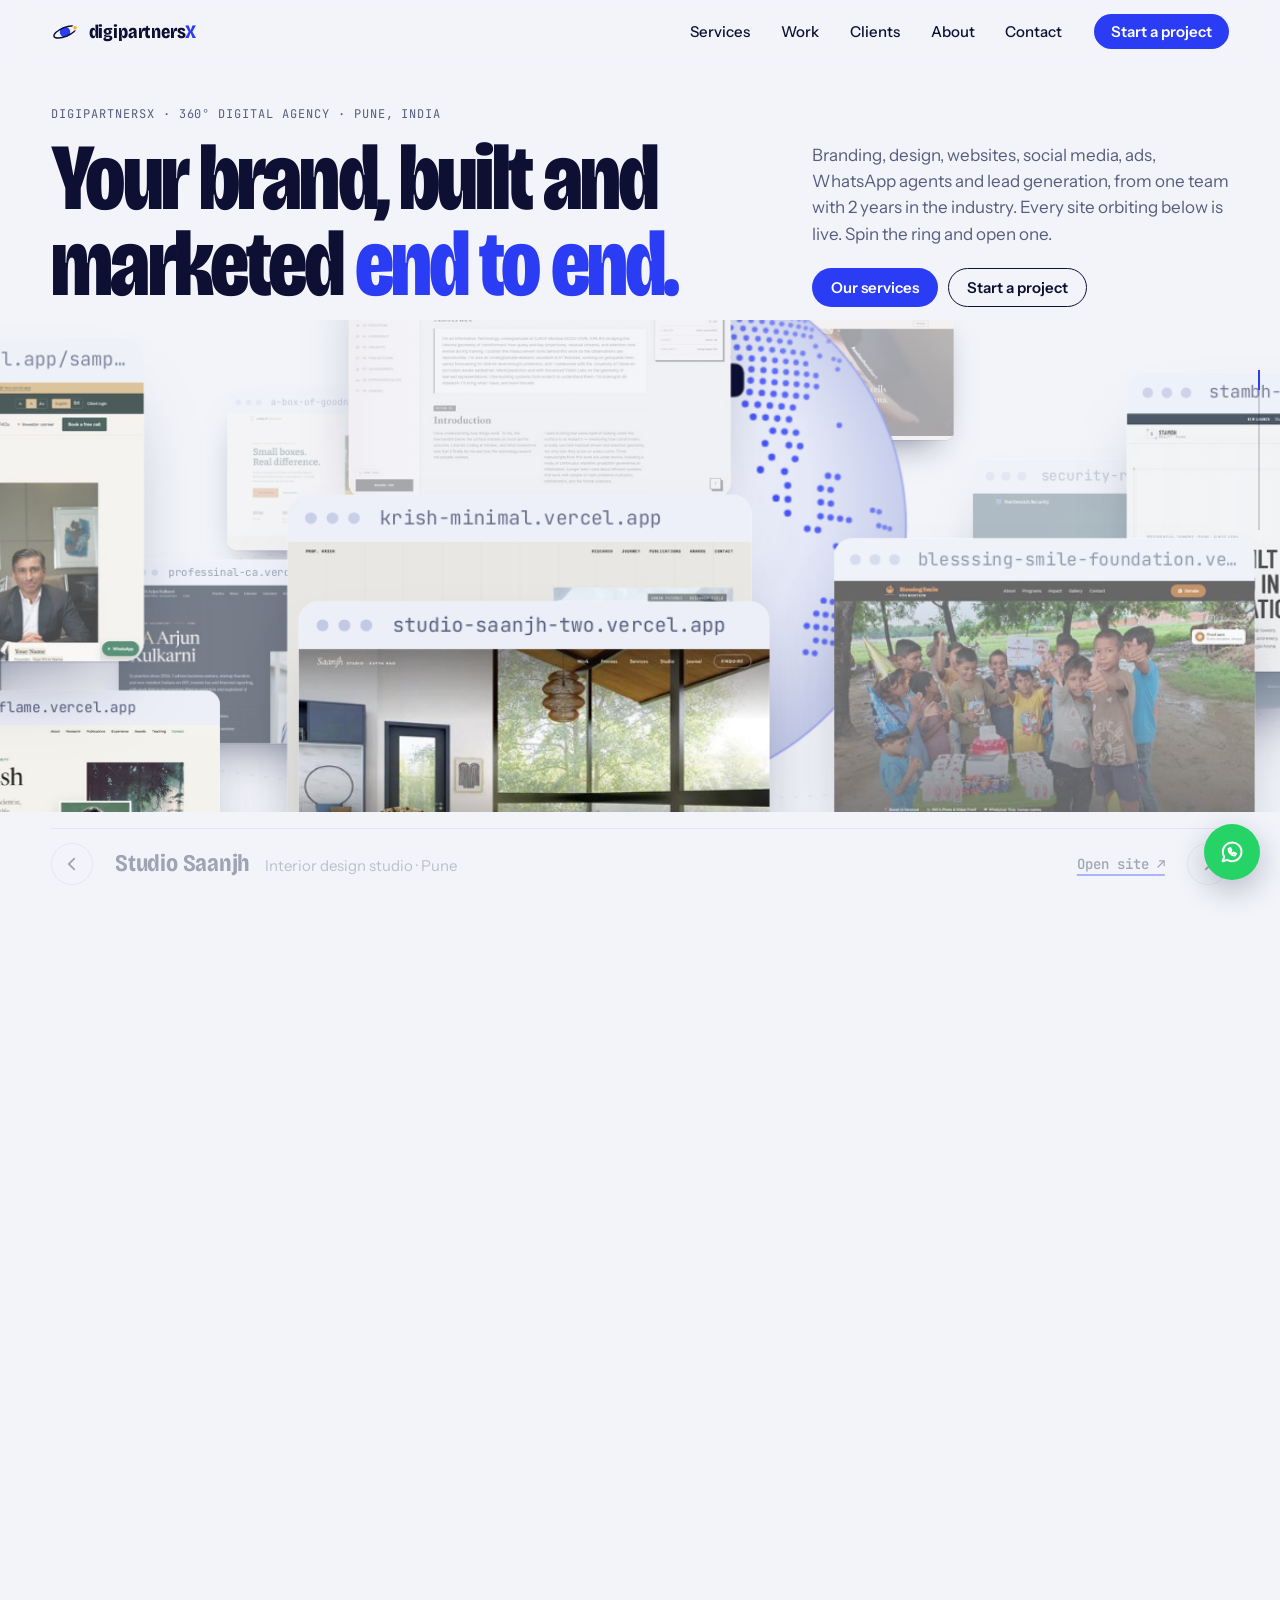
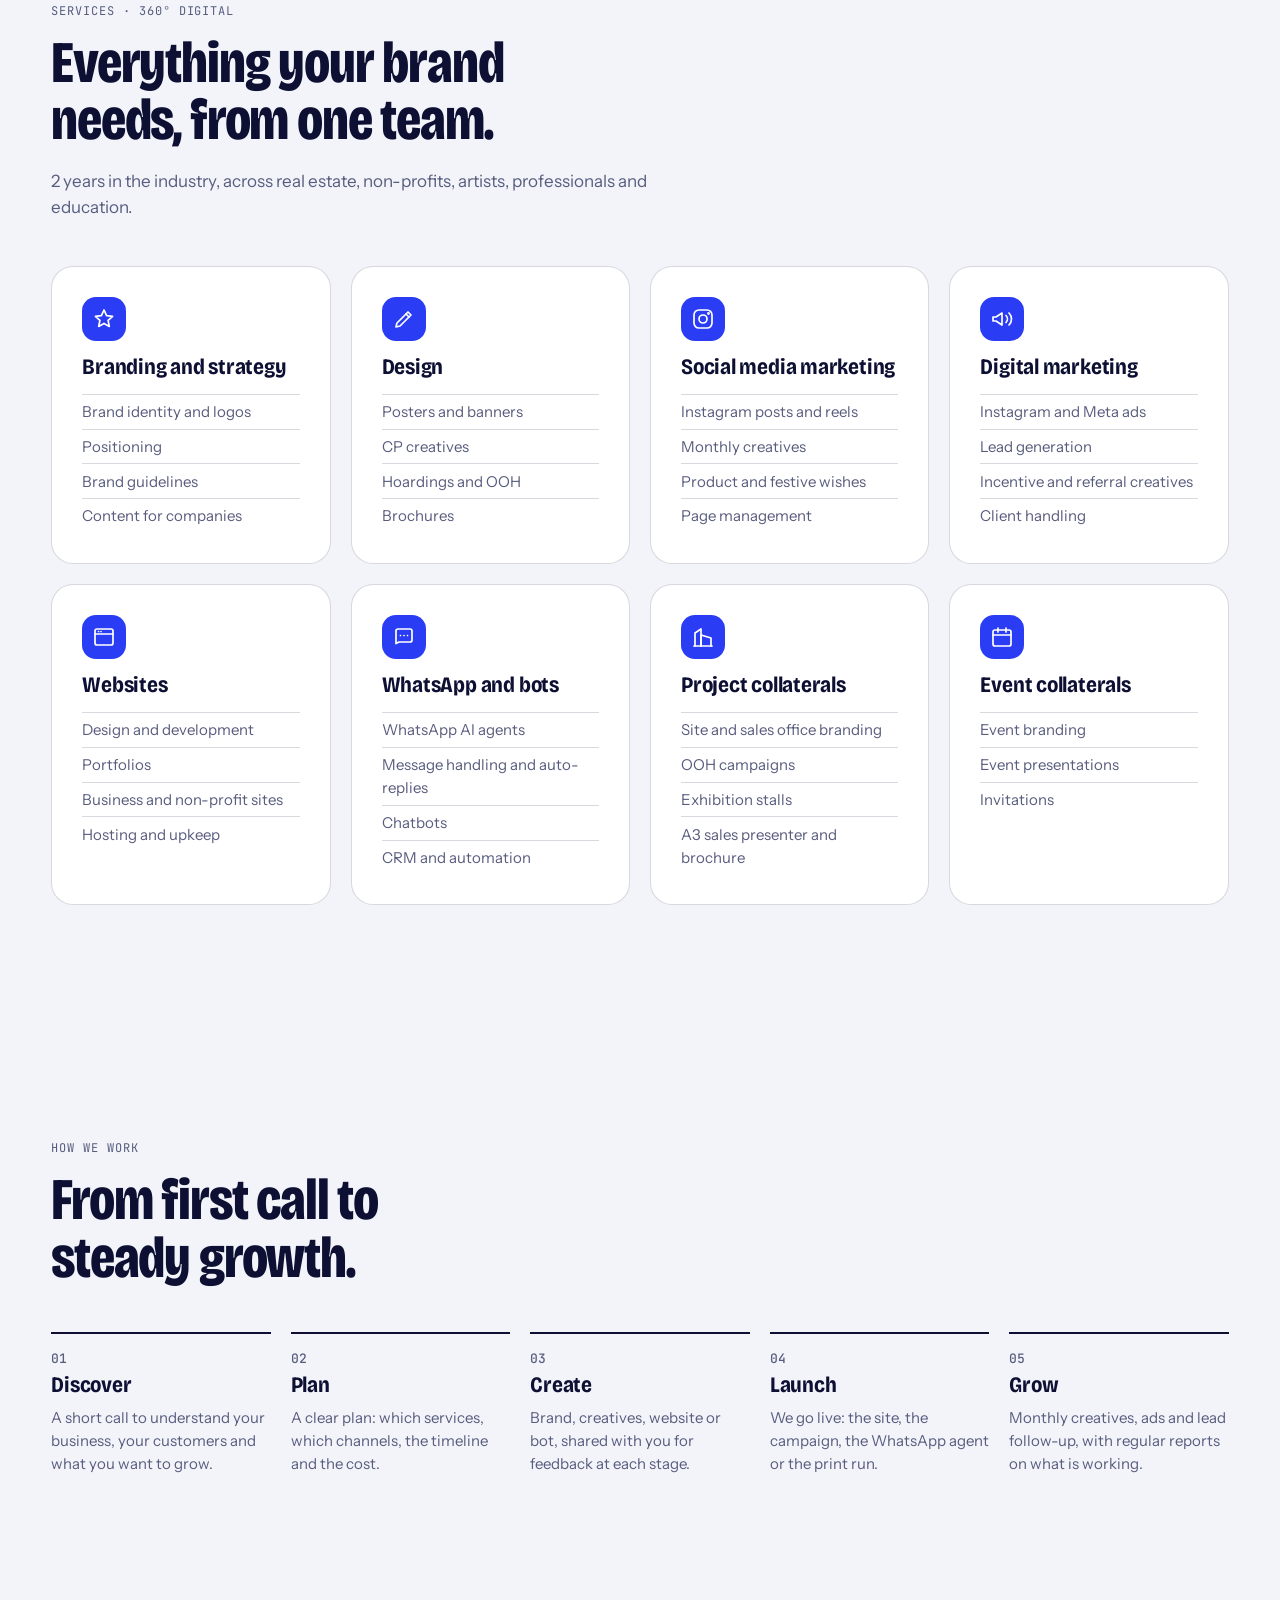
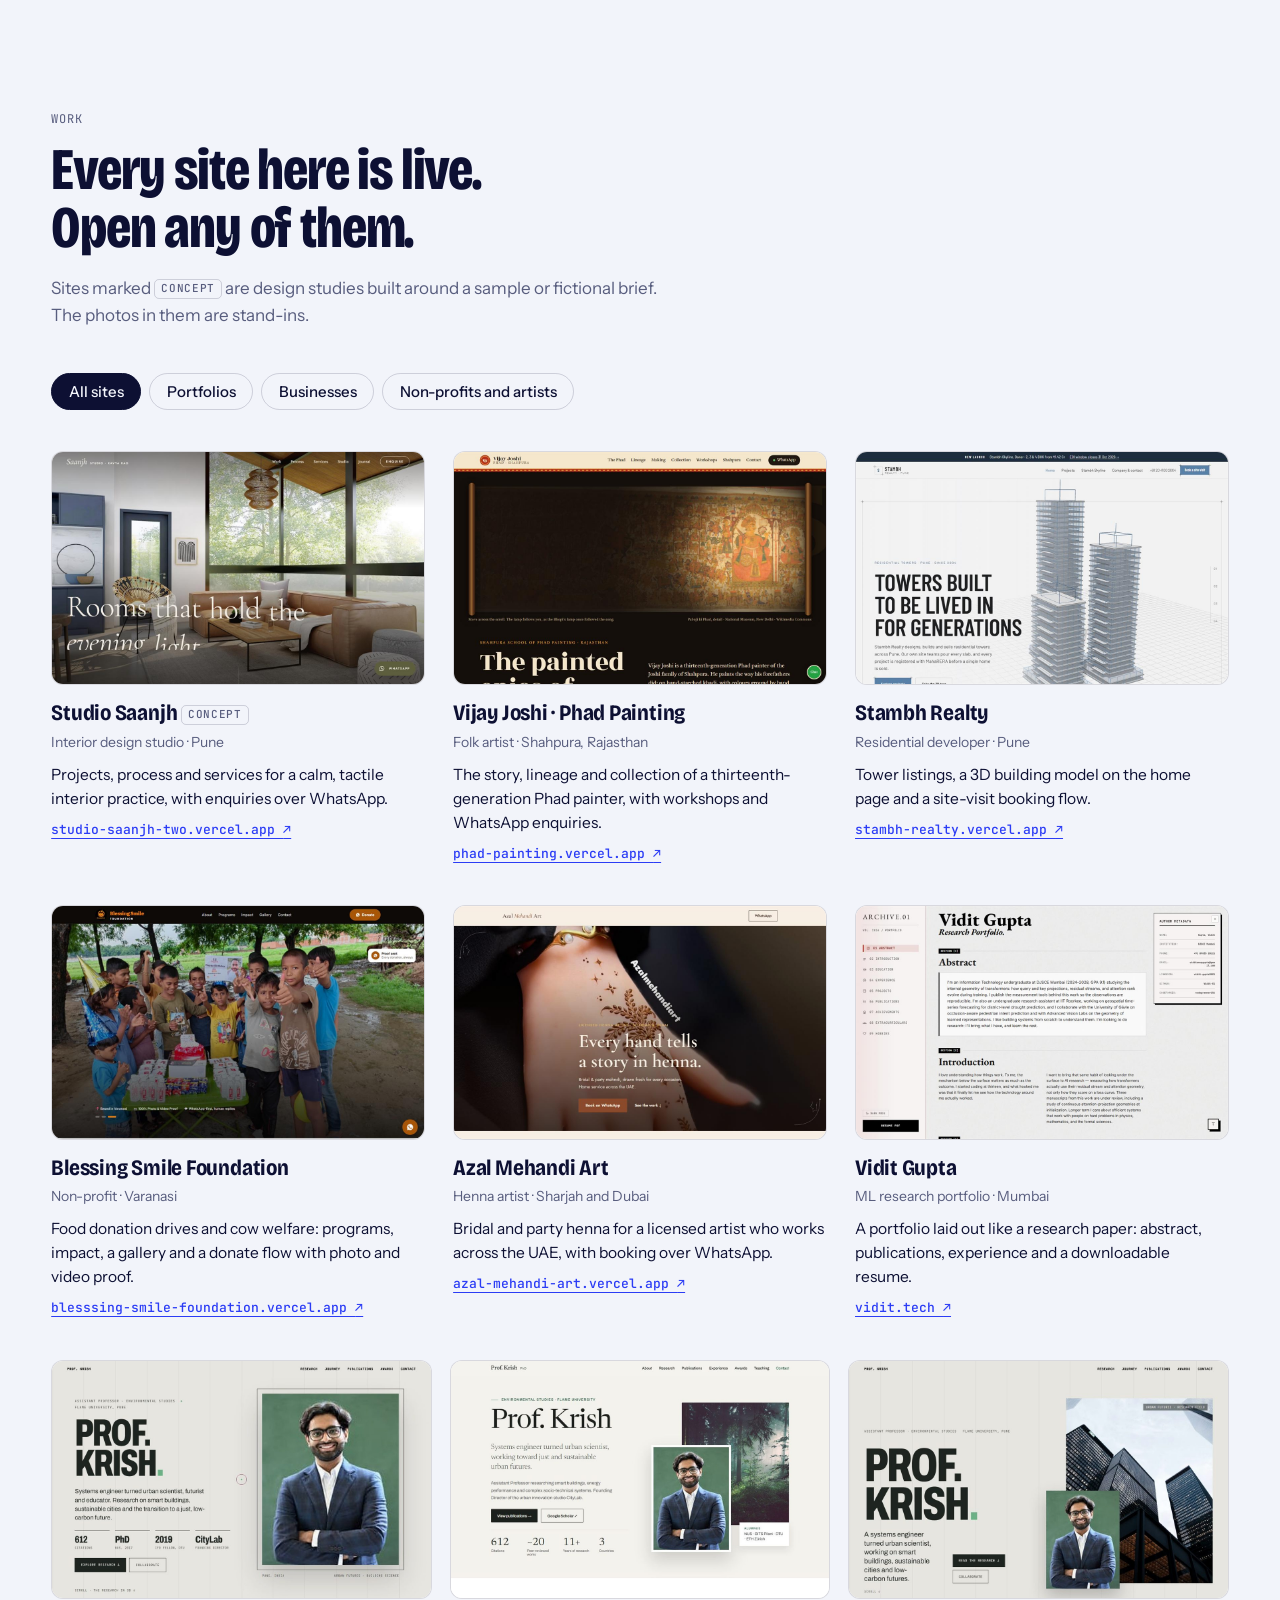
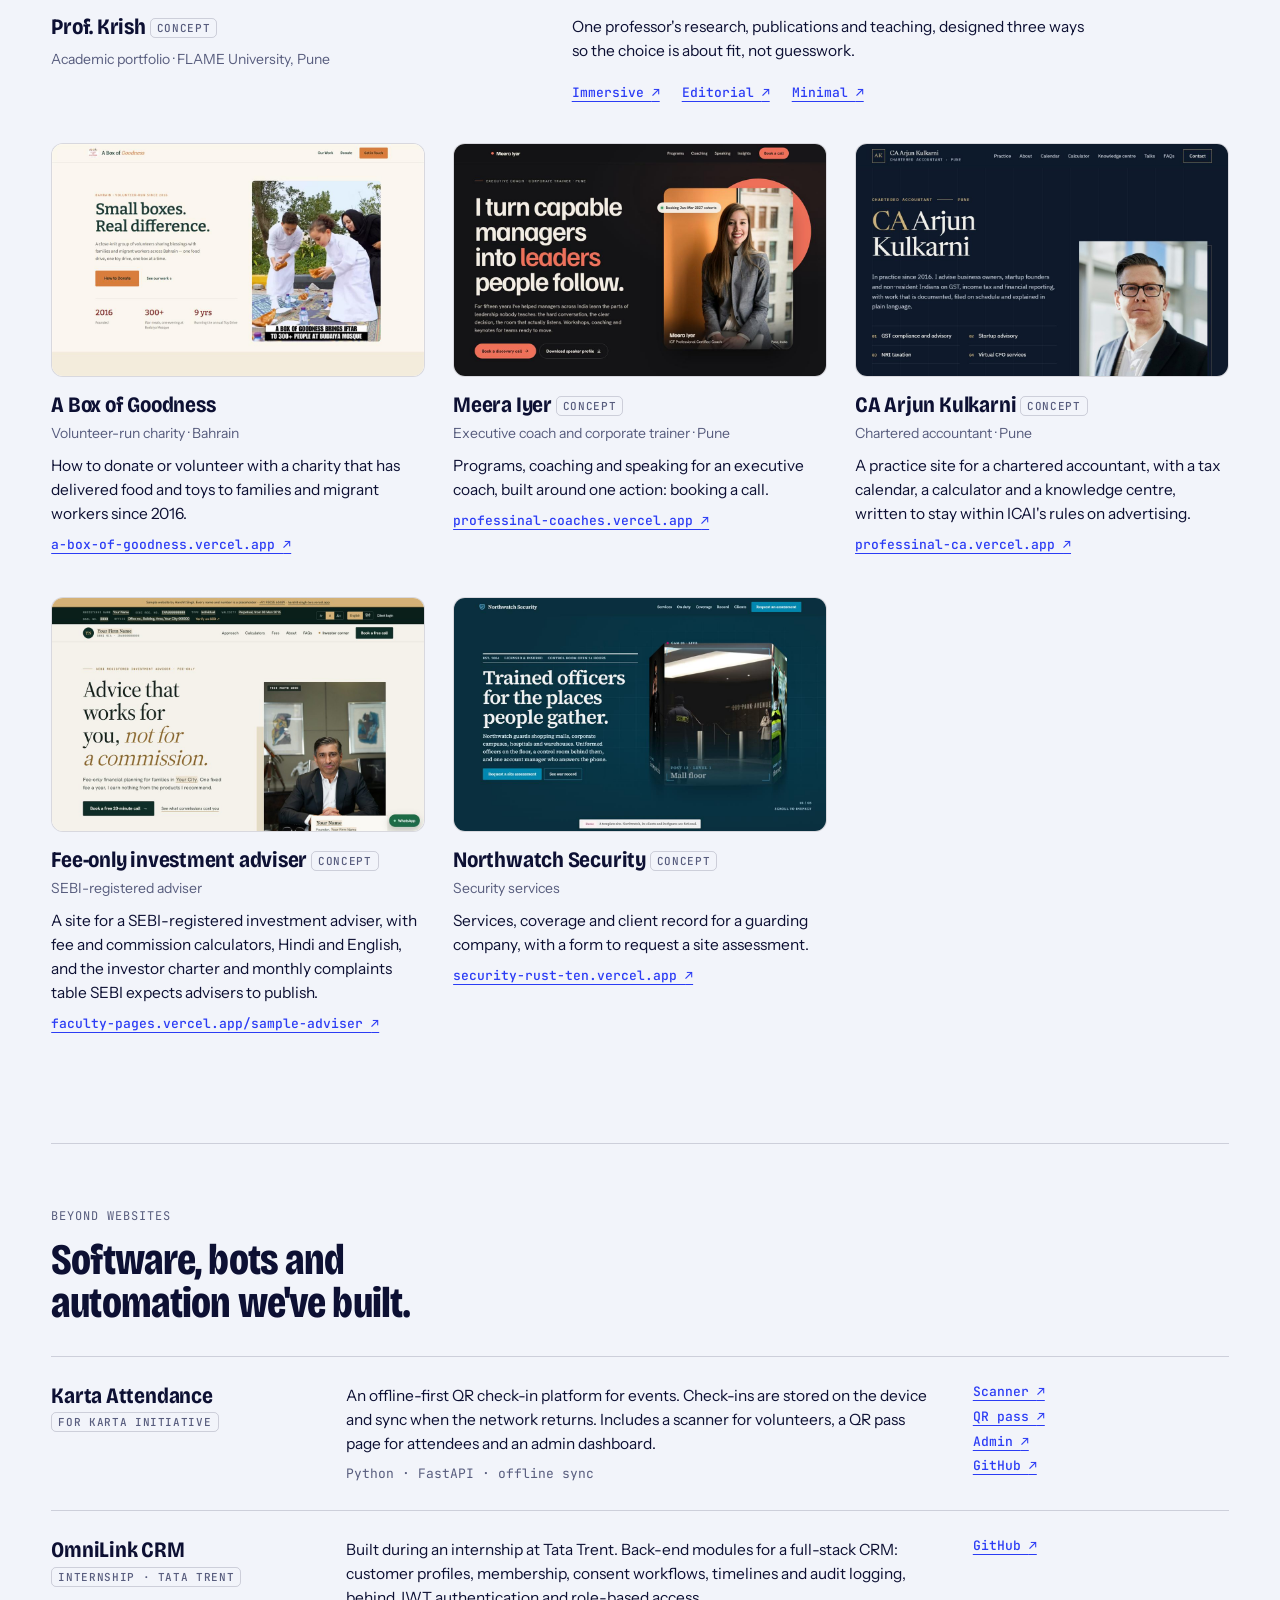
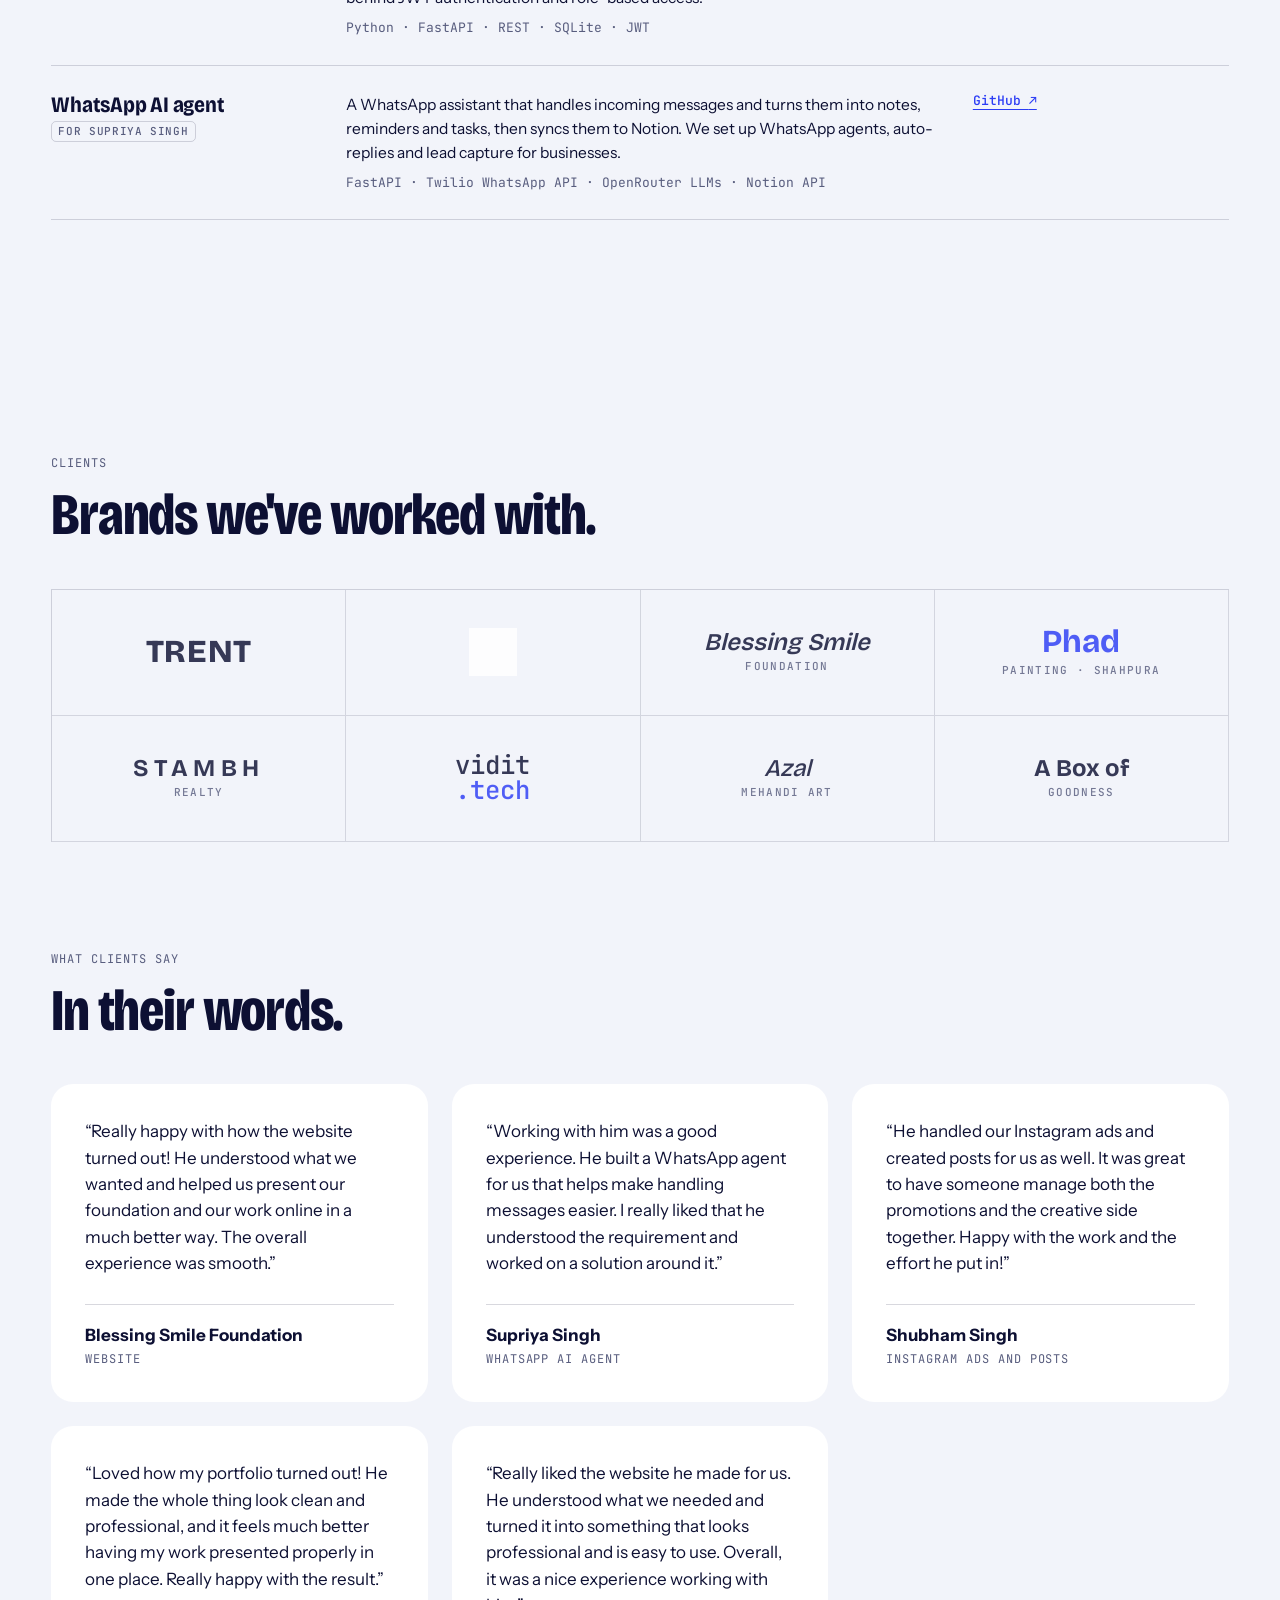
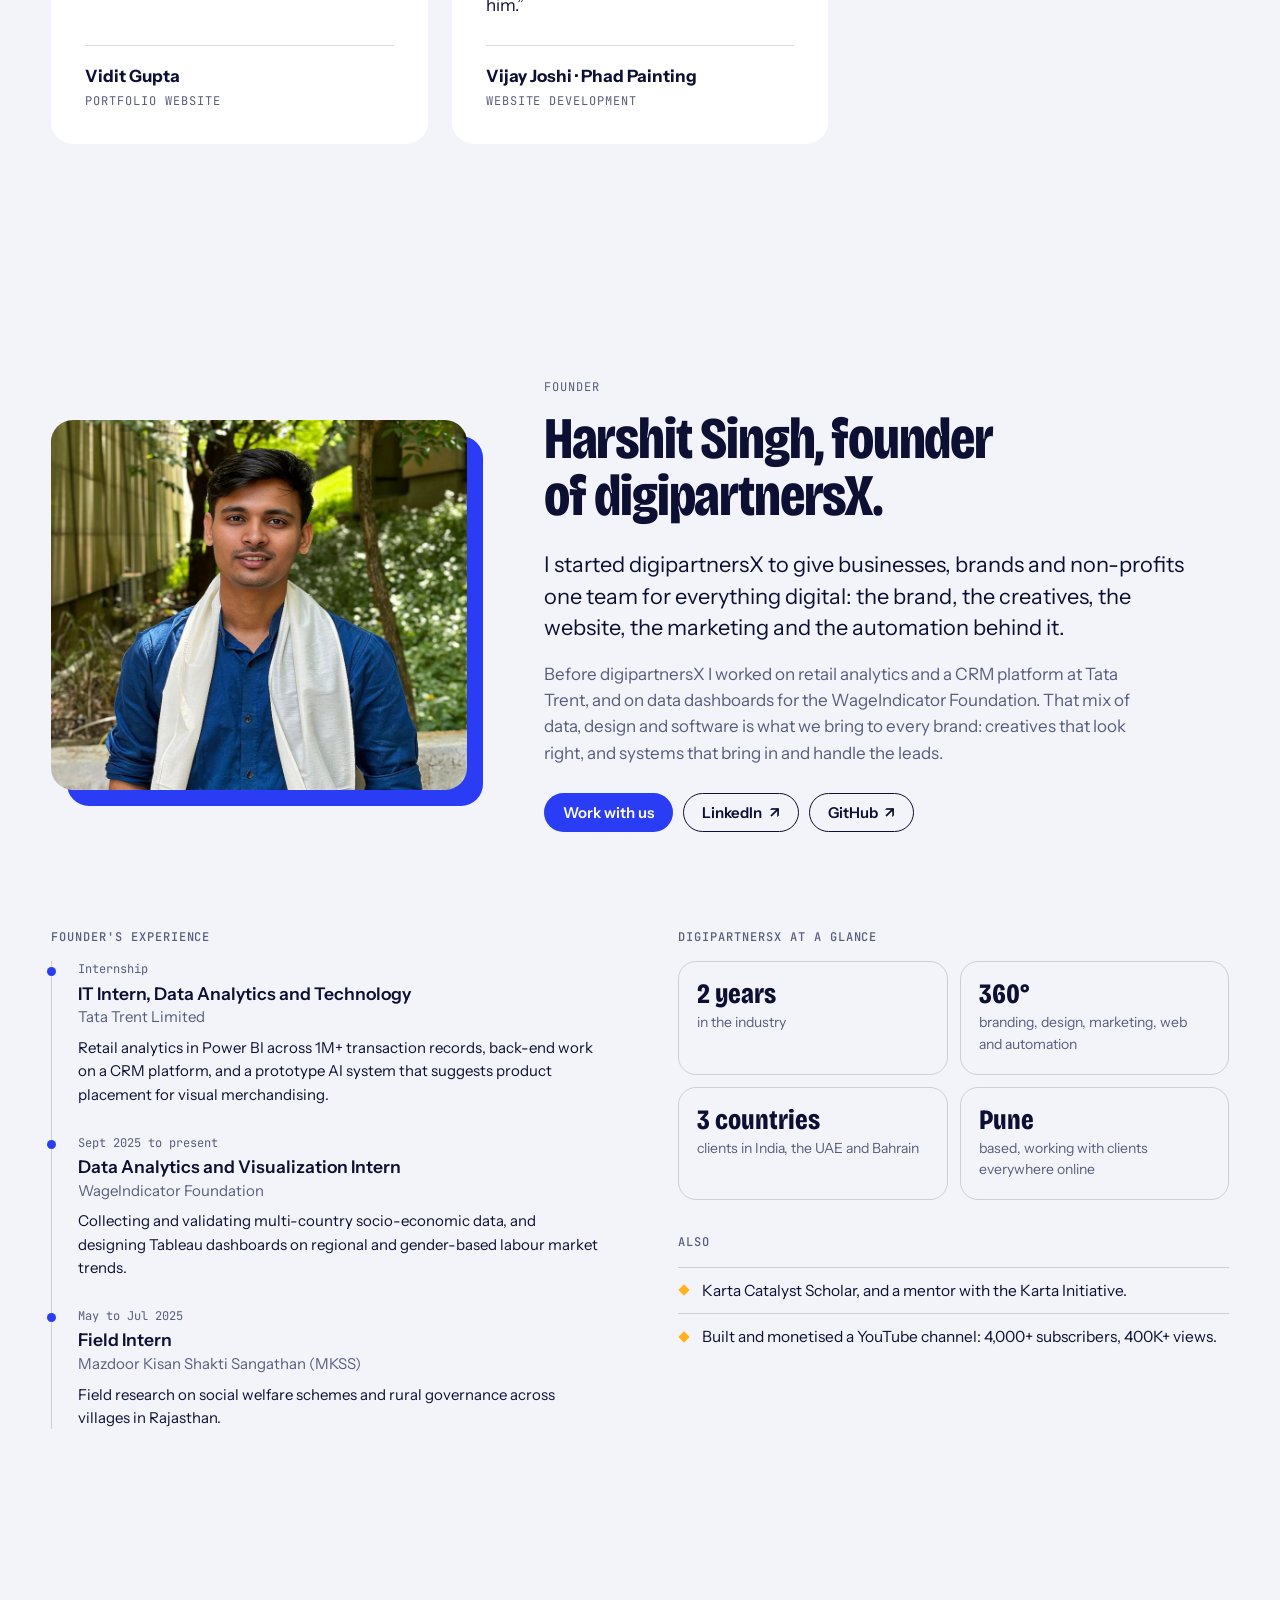
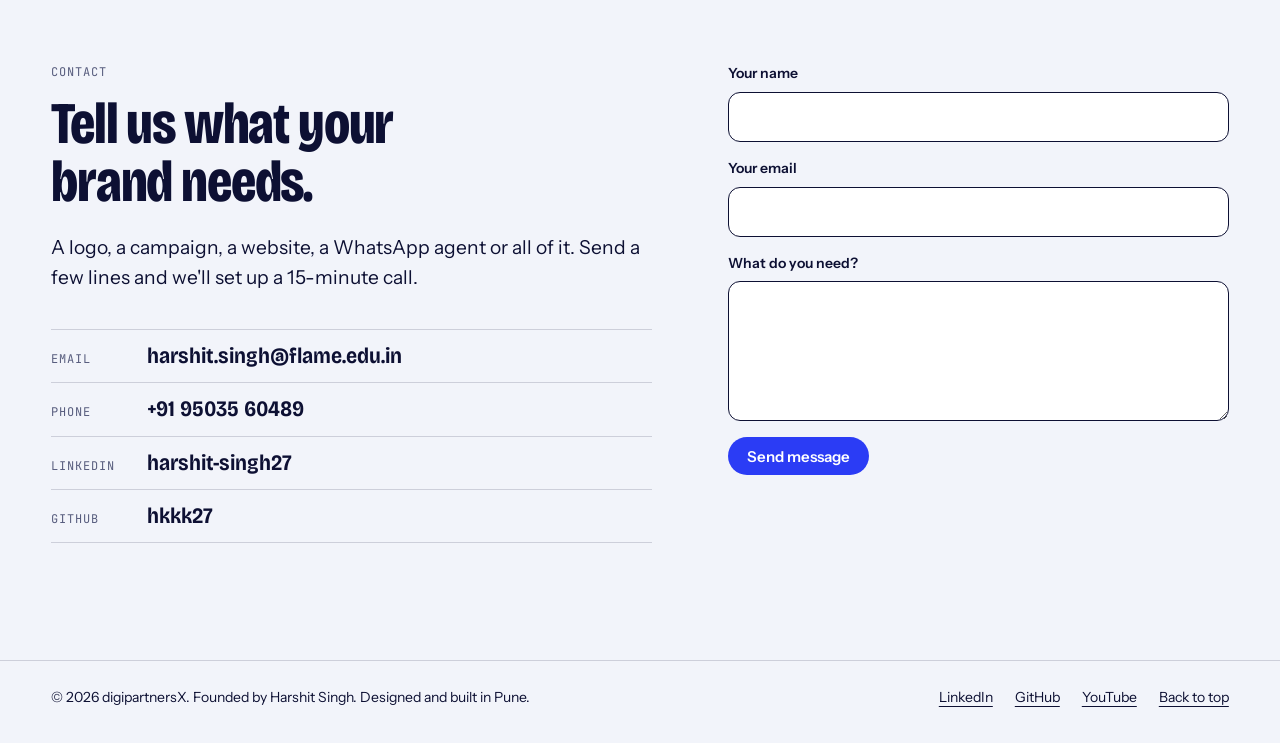
==== commit cc1ca5be: "Turn portfolio into digipartnersX agency site Services as icon boxes, process steps, clients and tes" ====
--- a/index.html
+++ b/index.html
@@ -4,10 +4,10 @@
 <head>
     <meta charset="utf-8">
     <meta name="viewport" content="width=device-width, initial-scale=1">
-    <title>Harshit Singh · Freelance web designer and developer, Pune</title>
-    <meta name="description" content="Harshit Singh designs and builds websites: portfolio sites for academics, and sites for small businesses, artists and non-profits. Every site shown is live.">
-    <meta property="og:title" content="Harshit Singh · Freelance web designer and developer">
-    <meta property="og:description" content="Portfolio sites for academics, and websites for small businesses, artists and non-profits. Every site shown is live.">
+    <title>digipartnersX · 360° digital agency, Pune</title>
+    <meta name="description" content="digipartnersX is a 360° digital agency in Pune: branding, design, websites, social media, digital marketing, WhatsApp agents and lead generation. Founded by Harshit Singh.">
+    <meta property="og:title" content="digipartnersX · 360° digital agency">
+    <meta property="og:description" content="Branding, websites, social media, marketing and automation, under one roof. Every site shown is live.">
     <meta property="og:type" content="website">
     <meta property="og:url" content="https://harshit-singh-two.vercel.app/">
     <meta property="og:image" content="https://harshit-singh-two.vercel.app/assets/og.jpg">
@@ -26,37 +26,39 @@
     <a class="skip" href="#work">Skip to the work</a>
 
     <header class="nav">
-        <a class="nav__brand" href="#top" aria-label="Harshit Singh, back to top">
+        <a class="nav__brand" href="#top" aria-label="digipartnersX, back to top">
             <svg viewBox="0 0 32 32" aria-hidden="true"><circle cx="16" cy="16" r="6"/><ellipse cx="16" cy="16" rx="13.5" ry="5" transform="rotate(-22 16 16)"/><circle class="dot" cx="27.5" cy="11" r="2.6"/></svg>
-            Harshit Singh
+            <span>digipartners<b class="x">X</b></span>
         </a>
         <button class="nav__toggle" type="button" aria-expanded="false" aria-controls="nav-links">Menu</button>
         <nav class="nav__links" id="nav-links" aria-label="Sections">
+            <a href="#services">Services</a>
             <a href="#work">Work</a>
-            <a href="#skills">Skills</a>
+            <a href="#clients">Clients</a>
             <a href="#about">About</a>
             <a href="#contact">Contact</a>
         </nav>
-        <a class="btn btn--solid nav__cta" href="mailto:harshit.singh@flame.edu.in">Email me</a>
+        <a class="btn btn--solid nav__cta" href="#contact">Start a project</a>
     </header>
 
     <main>
         <!-- Hero -->
         <section class="hero" id="top" data-theme="paper">
+            <div class="hero__pin">
             <div class="hero__copy wrap">
                 <div>
-                    <p class="eyebrow">Freelance web designer and developer · Pune, India</p>
+                    <p class="eyebrow">digipartnersX · 360° digital agency · Pune, India</p>
                     <h1 class="hero__title">
-                        <span class="w" style="--i:0">Harshit</span> <span class="w" style="--i:1">Singh</span>
-                        <span class="w" style="--i:2">designs</span> <span class="w" style="--i:3">and</span>
-                        <span class="w" style="--i:4">builds</span> <span class="w w--mark" style="--i:5">websites.</span>
+                        <span class="w" style="--i:0">Your</span> <span class="w" style="--i:1">brand,</span>
+                        <span class="w" style="--i:2">built</span> <span class="w" style="--i:3">and</span>
+                        <span class="w" style="--i:4">marketed</span> <span class="w w--mark" style="--i:5">end&nbsp;to&nbsp;end.</span>
                     </h1>
                 </div>
                 <div class="hero__side">
-                    <p>Portfolio sites for academics, and websites for small businesses, artists and non-profits. Every site orbiting below is live. Spin the ring and open one.</p>
+                    <p>Branding, design, websites, social media, ads, WhatsApp agents and lead generation, from one team with 2 years in the industry. Every site orbiting below is live. Spin the ring and open one.</p>
                     <div class="hero__actions">
-                        <a class="btn btn--solid" href="#work">See all sites</a>
-                        <a class="btn btn--line" href="mailto:harshit.singh@flame.edu.in">Email me</a>
+                        <a class="btn btn--solid" href="#services">Our services</a>
+                        <a class="btn btn--line" href="#contact">Start a project</a>
                     </div>
                 </div>
             </div>
@@ -137,6 +139,98 @@
                     <svg viewBox="0 0 20 20" aria-hidden="true"><path d="m7.5 4 6 6-6 6"/></svg>
                 </button>
             </div>
+            <span class="hero__rail" aria-hidden="true"><i></i></span>
+            </div>
+        </section>
+
+        <!-- Services -->
+        <section class="section skills" id="services" data-theme="ultra">
+            <div class="wrap">
+                <header class="section__head" data-reveal>
+                    <p class="eyebrow">Services · 360° digital</p>
+                    <h2>Everything your brand needs, from one team.</h2>
+                    <p class="section__lede">2 years in the industry, across real estate, non-profits, artists, professionals and education.</p>
+                </header>
+                <ul class="svcs">
+                    <li class="svc" data-reveal>
+                        <svg class="svc__icon" viewBox="0 0 24 24" aria-hidden="true"><path d="M12 3l2.6 5.6 6 .7-4.5 4.1 1.2 6-5.3-3-5.3 3 1.2-6L3.4 9.3l6-.7z"/></svg>
+                        <h3>Branding and strategy</h3>
+                        <ul class="svc__list"><li>Brand identity and logos</li><li>Positioning</li><li>Brand guidelines</li><li>Content for companies</li></ul>
+                    </li>
+                    <li class="svc" data-reveal>
+                        <svg class="svc__icon" viewBox="0 0 24 24" aria-hidden="true"><path d="M4 20l4-1 11-11-3-3L5 16z"/><path d="M14 7l3 3"/></svg>
+                        <h3>Design</h3>
+                        <ul class="svc__list"><li>Posters and banners</li><li>CP creatives</li><li>Hoardings and OOH</li><li>Brochures</li></ul>
+                    </li>
+                    <li class="svc" data-reveal>
+                        <svg class="svc__icon" viewBox="0 0 24 24" aria-hidden="true"><rect x="3" y="3" width="18" height="18" rx="5"/><circle cx="12" cy="12" r="4"/><circle cx="17.5" cy="6.5" r=".6"/></svg>
+                        <h3>Social media marketing</h3>
+                        <ul class="svc__list"><li>Instagram posts and reels</li><li>Monthly creatives</li><li>Product and festive wishes</li><li>Page management</li></ul>
+                    </li>
+                    <li class="svc" data-reveal>
+                        <svg class="svc__icon" viewBox="0 0 24 24" aria-hidden="true"><path d="M3 10v4h3l6 4V6L6 10z"/><path d="M16 8.5a5 5 0 010 7"/><path d="M19 6a8.5 8.5 0 010 12"/></svg>
+                        <h3>Digital marketing</h3>
+                        <ul class="svc__list"><li>Instagram and Meta ads</li><li>Lead generation</li><li>Incentive and referral creatives</li><li>Client handling</li></ul>
+                    </li>
+                    <li class="svc" data-reveal>
+                        <svg class="svc__icon" viewBox="0 0 24 24" aria-hidden="true"><rect x="3" y="4" width="18" height="16" rx="2"/><path d="M3 9h18"/><path d="M6.5 6.5h.01M9 6.5h.01"/></svg>
+                        <h3>Websites</h3>
+                        <ul class="svc__list"><li>Design and development</li><li>Portfolios</li><li>Business and non-profit sites</li><li>Hosting and upkeep</li></ul>
+                    </li>
+                    <li class="svc" data-reveal>
+                        <svg class="svc__icon" viewBox="0 0 24 24" aria-hidden="true"><path d="M4 18.5V6a2 2 0 012-2h12a2 2 0 012 2v9a2 2 0 01-2 2H7z"/><path d="M8.5 10.5h.01M12 10.5h.01M15.5 10.5h.01"/></svg>
+                        <h3>WhatsApp and bots</h3>
+                        <ul class="svc__list"><li>WhatsApp AI agents</li><li>Message handling and auto-replies</li><li>Chatbots</li><li>CRM and automation</li></ul>
+                    </li>
+                    <li class="svc" data-reveal>
+                        <svg class="svc__icon" viewBox="0 0 24 24" aria-hidden="true"><path d="M4 21V8l6-4v17"/><path d="M10 21V10l10 3v8"/><path d="M3 21h18"/></svg>
+                        <h3>Project collaterals</h3>
+                        <ul class="svc__list"><li>Site and sales office branding</li><li>OOH campaigns</li><li>Exhibition stalls</li><li>A3 sales presenter and brochure</li></ul>
+                    </li>
+                    <li class="svc" data-reveal>
+                        <svg class="svc__icon" viewBox="0 0 24 24" aria-hidden="true"><rect x="3" y="5" width="18" height="16" rx="2"/><path d="M3 10h18M8 3v4M16 3v4"/></svg>
+                        <h3>Event collaterals</h3>
+                        <ul class="svc__list"><li>Event branding</li><li>Event presentations</li><li>Invitations</li></ul>
+                    </li>
+                </ul>
+            </div>
+        </section>
+
+        <!-- Process -->
+        <section class="section process" id="process" data-theme="paper">
+            <div class="wrap">
+                <header class="section__head" data-reveal>
+                    <p class="eyebrow">How we work</p>
+                    <h2>From first call to steady growth.</h2>
+                </header>
+                <ol class="steps">
+                    <li class="step" data-reveal>
+                        <span class="step__n">01</span>
+                        <h3>Discover</h3>
+                        <p>A short call to understand your business, your customers and what you want to grow.</p>
+                    </li>
+                    <li class="step" data-reveal>
+                        <span class="step__n">02</span>
+                        <h3>Plan</h3>
+                        <p>A clear plan: which services, which channels, the timeline and the cost.</p>
+                    </li>
+                    <li class="step" data-reveal>
+                        <span class="step__n">03</span>
+                        <h3>Create</h3>
+                        <p>Brand, creatives, website or bot, shared with you for feedback at each stage.</p>
+                    </li>
+                    <li class="step" data-reveal>
+                        <span class="step__n">04</span>
+                        <h3>Launch</h3>
+                        <p>We go live: the site, the campaign, the WhatsApp agent or the print run.</p>
+                    </li>
+                    <li class="step" data-reveal>
+                        <span class="step__n">05</span>
+                        <h3>Grow</h3>
+                        <p>Monthly creatives, ads and lead follow-up, with regular reports on what is working.</p>
+                    </li>
+                </ol>
+            </div>
         </section>
 
         <!-- Work -->
@@ -310,11 +404,11 @@
                 <div class="systems" data-reveal>
                     <header class="systems__head">
                         <p class="eyebrow">Beyond websites</p>
-                        <h2>Back ends and automations I've built.</h2>
+                        <h2>Software, bots and automation we've built.</h2>
                     </header>
                     <ul class="rows">
                         <li class="row">
-                            <h3>Karta Attendance</h3>
+                            <h3>Karta Attendance <span class="tag">For Karta Initiative</span></h3>
                             <p>An offline-first QR check-in platform for events. Check-ins are stored on the device and sync when the network returns. Includes a scanner for volunteers, a QR pass page for attendees and an admin dashboard.</p>
                             <p class="row__stack">Python · FastAPI · offline sync</p>
                             <p class="row__links">
@@ -325,16 +419,16 @@
                             </p>
                         </li>
                         <li class="row">
-                            <h3>OmniLink CRM</h3>
-                            <p>Back-end modules for a full-stack CRM: customer profiles, membership, consent workflows, timelines and audit logging, behind JWT authentication and role-based access.</p>
+                            <h3>OmniLink CRM <span class="tag">Internship · Tata Trent</span></h3>
+                            <p>Built during an internship at Tata Trent. Back-end modules for a full-stack CRM: customer profiles, membership, consent workflows, timelines and audit logging, behind JWT authentication and role-based access.</p>
                             <p class="row__stack">Python · FastAPI · REST · SQLite · JWT</p>
                             <p class="row__links">
                                 <a href="https://github.com/hkkk27/Crm_platform" target="_blank" rel="noopener">GitHub <span aria-hidden="true">↗</span></a>
                             </p>
                         </li>
                         <li class="row">
-                            <h3>WhatsApp AI agent</h3>
-                            <p>A WhatsApp assistant that turns plain messages into notes, reminders and tasks, then syncs them to Notion.</p>
+                            <h3>WhatsApp AI agent <span class="tag">For Supriya Singh</span></h3>
+                            <p>A WhatsApp assistant that handles incoming messages and turns them into notes, reminders and tasks, then syncs them to Notion. We set up WhatsApp agents, auto-replies and lead capture for businesses.</p>
                             <p class="row__stack">FastAPI · Twilio WhatsApp API · OpenRouter LLMs · Notion API</p>
                             <p class="row__links">
                                 <a href="https://github.com/hkkk27/whatsapp-ai-agent" target="_blank" rel="noopener">GitHub <span aria-hidden="true">↗</span></a>
@@ -345,35 +439,50 @@
             </div>
         </section>
 
-        <!-- Skills -->
-        <section class="section skills" id="skills" data-theme="ultra">
+        <!-- Clients -->
+        <section class="section clients" id="clients" data-theme="ink">
             <div class="wrap">
                 <header class="section__head" data-reveal>
-                    <p class="eyebrow">Skills</p>
-                    <h2>What I work with.</h2>
+                    <p class="eyebrow">Clients</p>
+                    <h2>Brands we've worked with.</h2>
                 </header>
-                <dl class="kit">
-                    <div class="kit__row" data-reveal>
-                        <dt>Websites</dt>
-                        <dd><span>HTML, CSS and JavaScript</span> <span>React</span> <span>Responsive layout</span> <span>Motion and 3D in the browser</span> <span>Vercel, Git and GitHub</span></dd>
-                    </div>
-                    <div class="kit__row" data-reveal>
-                        <dt>Back end</dt>
-                        <dd><span>Python</span> <span>FastAPI and REST APIs</span> <span>SQL and databases</span> <span>JWT auth and role-based access</span></dd>
-                    </div>
-                    <div class="kit__row" data-reveal>
-                        <dt>AI automation</dt>
-                        <dd><span>Generative AI and LLM integrations</span> <span>Twilio WhatsApp API</span> <span>Notion API</span> <span>Workflow automation</span></dd>
-                    </div>
-                    <div class="kit__row" data-reveal>
-                        <dt>Data</dt>
-                        <dd><span>Data analytics</span> <span>Power BI</span> <span>Tableau dashboards</span></dd>
-                    </div>
-                    <div class="kit__row" data-reveal>
-                        <dt>Content</dt>
-                        <dd><span>Video editing in Canva and CapCut</span> <span>A YouTube channel with 4,000+ subscribers</span></dd>
-                    </div>
-                </dl>
+                <ul class="logos" data-reveal>
+                    <li class="logo logo--trent">Trent</li>
+                    <li class="logo logo--karta"><img src="img/karta.png" alt="Karta Initiative" loading="lazy"></li>
+                    <li class="logo logo--bsf"><span>Blessing Smile</span><small>Foundation</small></li>
+                    <li class="logo logo--phad"><span>Phad</span><small>Painting · Shahpura</small></li>
+                    <li class="logo logo--stambh">STAMBH<small>Realty</small></li>
+                    <li class="logo logo--vidit">vidit<i>.tech</i></li>
+                    <li class="logo logo--azal">Azal<small>Mehandi Art</small></li>
+                    <li class="logo logo--box">A Box of<small>Goodness</small></li>
+                </ul>
+
+                <header class="section__head clients__say" data-reveal>
+                    <p class="eyebrow">What clients say</p>
+                    <h2>In their words.</h2>
+                </header>
+                <div class="quotes">
+                    <figure class="quote" data-reveal>
+                        <blockquote>“Really happy with how the website turned out! He understood what we wanted and helped us present our foundation and our work online in a much better way. The overall experience was smooth.”</blockquote>
+                        <figcaption><strong>Blessing Smile Foundation</strong><span>Website</span></figcaption>
+                    </figure>
+                    <figure class="quote" data-reveal>
+                        <blockquote>“Working with him was a good experience. He built a WhatsApp agent for us that helps make handling messages easier. I really liked that he understood the requirement and worked on a solution around it.”</blockquote>
+                        <figcaption><strong>Supriya Singh</strong><span>WhatsApp AI agent</span></figcaption>
+                    </figure>
+                    <figure class="quote" data-reveal>
+                        <blockquote>“He handled our Instagram ads and created posts for us as well. It was great to have someone manage both the promotions and the creative side together. Happy with the work and the effort he put in!”</blockquote>
+                        <figcaption><strong>Shubham Singh</strong><span>Instagram ads and posts</span></figcaption>
+                    </figure>
+                    <figure class="quote" data-reveal>
+                        <blockquote>“Loved how my portfolio turned out! He made the whole thing look clean and professional, and it feels much better having my work presented properly in one place. Really happy with the result.”</blockquote>
+                        <figcaption><strong>Vidit Gupta</strong><span>Portfolio website</span></figcaption>
+                    </figure>
+                    <figure class="quote" data-reveal>
+                        <blockquote>“Really liked the website he made for us. He understood what we needed and turned it into something that looks professional and is easy to use. Overall, it was a nice experience working with him.”</blockquote>
+                        <figcaption><strong>Vijay Joshi · Phad Painting</strong><span>Website development</span></figcaption>
+                    </figure>
+                </div>
             </div>
         </section>
 
@@ -385,12 +494,12 @@
                         <img src="assets/harshit.jpg" width="900" height="800" alt="Harshit Singh" loading="lazy">
                     </figure>
                     <div data-reveal>
-                        <p class="eyebrow">About</p>
-                        <h2>Data science student, freelance web developer.</h2>
-                        <p class="about__lede">I'm a B.Sc. Data Science and Economics student at FLAME University, and I freelance as a web designer and developer. I like work that ends in something people can open and use.</p>
-                        <p>Alongside websites, I build back ends and AI automations with Python, FastAPI, databases and LLMs: a CRM platform, an offline-first event attendance system and a WhatsApp assistant.</p>
+                        <p class="eyebrow">Founder</p>
+                        <h2>Harshit Singh, founder of digipartnersX.</h2>
+                        <p class="about__lede">I started digipartnersX to give businesses, brands and non-profits one team for everything digital: the brand, the creatives, the website, the marketing and the automation behind it.</p>
+                        <p>Before digipartnersX I worked on retail analytics and a CRM platform at Tata Trent, and on data dashboards for the WageIndicator Foundation. That mix of data, design and software is what we bring to every brand: creatives that look right, and systems that bring in and handle the leads.</p>
                         <p class="about__actions">
-                            <a class="btn btn--solid" href="Harshit_CV_Data_Science.pdf" download>Download CV</a>
+                            <a class="btn btn--solid" href="#contact">Work with us</a>
                             <a class="btn btn--line" href="https://www.linkedin.com/in/harshit-singh27/" target="_blank" rel="noopener">LinkedIn <span aria-hidden="true">↗</span></a>
                             <a class="btn btn--line" href="https://github.com/hkkk27" target="_blank" rel="noopener">GitHub <span aria-hidden="true">↗</span></a>
                         </p>
@@ -399,7 +508,7 @@
 
                 <div class="about__cols">
                     <div data-reveal>
-                        <h3 class="about__h">Experience</h3>
+                        <h3 class="about__h">Founder's experience</h3>
                         <ul class="timeline">
                             <li>
                                 <p class="timeline__when">Internship</p>
@@ -422,41 +531,21 @@
                         </ul>
                     </div>
                     <div data-reveal>
-                        <h3 class="about__h">Education</h3>
-                        <ul class="timeline">
-                            <li>
-                                <p class="timeline__when">Aug 2024 to present</p>
-                                <h4>B.Sc. Data Science and Economics</h4>
-                                <p class="timeline__where">FLAME University, Pune</p>
-                                <p>GPA 8.37. 100% merit scholarship and Dean's Honor in the first year.</p>
-                            </li>
-                            <li>
-                                <p class="timeline__when">2020 to 2024</p>
-                                <h4>Secondary and senior secondary</h4>
-                                <p class="timeline__where">Jawahar Navodaya Vidyalaya, Palghar</p>
-                                <p>Grade 10: 93%. Grade 12: 79%. JNV Scholarship for Academic Excellence.</p>
-                            </li>
+                        <h3 class="about__h">digipartnersX at a glance</h3>
+                        <ul class="glance">
+                            <li><strong>2 years</strong><span>in the industry</span></li>
+                            <li><strong>360°</strong><span>branding, design, marketing, web and automation</span></li>
+                            <li><strong>3 countries</strong><span>clients in India, the UAE and Bahrain</span></li>
+                            <li><strong>Pune</strong><span>based, working with clients everywhere online</span></li>
                         </ul>
 
                         <h3 class="about__h about__h--gap">Also</h3>
                         <ul class="also">
                             <li>Karta Catalyst Scholar, and a mentor with the Karta Initiative.</li>
-                            <li>National-level chess player. Regional volleyball and kabaddi.</li>
                             <li>Built and monetised a YouTube channel: 4,000+ subscribers, 400K+ views.</li>
-                            <li>Ran logistics for 100+ participants in the Right to Food Campaign.</li>
                         </ul>
                     </div>
                 </div>
-
-                <details class="earlier" data-reveal>
-                    <summary>Earlier coursework projects</summary>
-                    <ul>
-                        <li><strong>Sleep calculator.</strong> A small web tool that suggests bedtimes from 90-minute sleep cycles. <a href="img/sleep_calculator.html" target="_blank" rel="noopener">Open it</a></li>
-                        <li><strong>Project Safar.</strong> An advertising campaign for a women-driven cab service. <a href="img/Safar Final PPT.pdf" download>Download the deck (PDF)</a></li>
-                        <li><strong>Data collection and freedom of thought.</strong> A research essay on algorithms, autonomy and bias. <a href="img/Harshit Singh-final research paper (1).pdf" download>Download the paper (PDF)</a></li>
-                        <li><strong>Life Carrier seed starter tray.</strong> A digital marketing plan for a biodegradable product. <a href="img/Green Leaves Background Watercolor Presentation (2).pptx" download>Download the slides (PPTX)</a></li>
-                    </ul>
-                </details>
             </div>
         </section>
 
@@ -465,8 +554,8 @@
             <div class="wrap contact__grid">
                 <div data-reveal>
                     <p class="eyebrow">Contact</p>
-                    <h2>Need a website? Tell me what it's for.</h2>
-                    <p class="contact__lede">Email me a few lines about what you need, and we can set up a 15-minute call to talk it through.</p>
+                    <h2>Tell us what your brand needs.</h2>
+                    <p class="contact__lede">A logo, a campaign, a website, a WhatsApp agent or all of it. Send a few lines and we'll set up a 15-minute call.</p>
                     <ul class="contact__list">
                         <li><span>Email</span><a href="mailto:harshit.singh@flame.edu.in">harshit.singh@flame.edu.in</a></li>
                         <li><span>Phone</span><a href="tel:+919503560489">+91 95035 60489</a></li>
@@ -492,7 +581,7 @@
 
     <footer class="footer" data-theme="marigold">
         <div class="wrap footer__in">
-            <p>© 2026 Harshit Singh. Designed and built in Pune.</p>
+            <p>© 2026 digipartnersX. Founded by Harshit Singh. Designed and built in Pune.</p>
             <p class="footer__links">
                 <a href="https://www.linkedin.com/in/harshit-singh27/" target="_blank" rel="noopener">LinkedIn</a>
                 <a href="https://github.com/hkkk27" target="_blank" rel="noopener">GitHub</a>
@@ -502,6 +591,10 @@
         </div>
     </footer>
 
+    <a class="wa" href="https://wa.me/919503560489?text=Hi%20digipartnersX%2C%20I%27d%20like%20to%20talk%20about%20a%20project." target="_blank" rel="noopener" aria-label="Chat with us on WhatsApp">
+        <svg viewBox="0 0 24 24" aria-hidden="true"><path d="M4 20l1.3-4A8 8 0 1 1 8 18.7z"/><path d="M9 9.5c0 3 2.5 5.5 5.5 5.5l1-1.5-2-1-1 .8a4 4 0 0 1-1.8-1.8l.8-1-1-2z"/></svg>
+    </a>
+
     <script src="assets/js/land.js"></script>
     <script src="assets/js/site.js"></script>
 </body>
--- a/assets/css/site.css
+++ b/assets/css/site.css
@@ -325,9 +325,9 @@
 }
 .site__shot img, .site__trio img {
     width: 100%; aspect-ratio: 16 / 10; object-fit: cover; object-position: top;
-    transition: transform .7s var(--ease);
-}
-.site:hover .site__shot img, .site__trio a:hover img { transform: scale(1.035); }
+    transition: transform .9s var(--ease);
+}
+.site:hover .site__shot img, .site__trio a:hover img { transform: scale(1.06); }
 .site__trio { display: grid; grid-template-columns: repeat(3, minmax(0, 1fr)); gap: clamp(8px, 1.4vw, 18px); }
 
 .site__body { padding-top: 16px; }
@@ -469,3 +469,136 @@
     .js [data-reveal] { opacity: 1; transform: none; transition: none; }
     .btn, .site__shot img, .site__trio img { transition: none; }
 }
+
+/* ---------- Company: brand mark, client logos, testimonials ---------- */
+
+.nav__brand .x { color: var(--accent); font-weight: inherit; }
+
+.logos { display: grid; grid-template-columns: repeat(4, minmax(0, 1fr)); border-top: 1px solid var(--line); border-left: 1px solid var(--line); }
+.logo {
+    display: flex; flex-direction: column; align-items: center; justify-content: center; text-align: center;
+    min-height: clamp(96px, 14vh, 140px); padding: 18px;
+    border-right: 1px solid var(--line); border-bottom: 1px solid var(--line);
+    font: 700 1.5rem/1 var(--display); color: var(--fg); opacity: .82;
+    transition: opacity .4s ease, transform .5s var(--ease);
+}
+.logo:hover { opacity: 1; transform: scale(1.04); }
+.logo small { font: 500 .6875rem/1.4 var(--mono); letter-spacing: .12em; text-transform: uppercase; color: var(--muted); margin-top: .5em; }
+.logo img { max-height: 48px; width: auto; filter: brightness(0) invert(1); }
+.logo--trent { font: 800 2rem/1 var(--display); letter-spacing: .02em; text-transform: uppercase; }
+.logo--bsf span { font-style: italic; font-weight: 600; }
+.logo--phad span { font-size: 2rem; color: var(--accent); }
+.logo--stambh { letter-spacing: .22em; }
+.logo--vidit { font: 500 1.6rem/1 var(--mono); }
+.logo--vidit i { font-style: normal; color: var(--accent); }
+.logo--azal { font-style: italic; font-weight: 500; }
+@media (max-width: 760px) { .logos { grid-template-columns: repeat(2, minmax(0, 1fr)); } }
+
+.clients__say { margin-top: clamp(72px, 12vh, 130px); }
+.quotes { display: grid; grid-template-columns: repeat(auto-fit, minmax(min(100%, 340px), 1fr)); gap: clamp(16px, 2vw, 24px); }
+.quote { background: var(--surface); border-radius: 22px; padding: clamp(22px, 3vw, 34px); display: flex; flex-direction: column; justify-content: space-between; gap: 1.6em; }
+.quote blockquote { margin: 0; font-size: 1.0625rem; line-height: 1.55; }
+.quote figcaption { display: flex; flex-direction: column; gap: .2em; padding-top: 1em; border-top: 1px solid var(--line); }
+.quote figcaption span { font: 400 .75rem/1.4 var(--mono); color: var(--muted); text-transform: uppercase; letter-spacing: .08em; }
+
+/* ---------- Motion pass: transform and opacity only ---------- */
+
+/* Hero pin: on screens where the hero fits, it holds for a short scroll while the orbit pulls back. */
+.hero__pin { display: contents; }
+.hero.is-pinned { display: block; min-height: 0; padding-top: 0; height: calc(100svh + 65svh); }
+.hero.is-pinned .hero__pin {
+    display: flex; flex-direction: column;
+    position: sticky; top: 0; height: 100svh;
+    padding-top: calc(var(--nav-h) + clamp(18px, 4.5vh, 52px));
+}
+/* Progress rail: fills while the pinned intro plays (scaleY only). */
+.hero.is-pinned .orbit { min-height: 240px; flex: 1 1 0; }
+.hero__rail { display: none; }
+.hero.is-pinned .hero__rail {
+    display: block; position: absolute; z-index: 450;
+    right: clamp(12px, 1.6vw, 24px); top: 50%; width: 1.5px; height: 160px; margin-top: -80px;
+    background: var(--line); pointer-events: none;
+}
+.hero__rail i { position: absolute; inset: 0; background: var(--accent); transform-origin: 50% 0; transform: scaleY(0); }
+
+/* While zoomed in, the stage frames the close-up so cards never cover the copy or the caption bar. */
+.orbit.is-live.is-near { overflow: clip; }
+
+/* Work grid: each card gets its own entry vector from site.js (left, right, far, near, below). */
+.js .grid .site[data-reveal] {
+    transform: translate3d(var(--ex, 0px), var(--ey, 26px), 0) scale(var(--es, 1)) rotate(var(--er, 0deg));
+    transform-origin: 50% 60%;
+    transition: opacity .9s ease var(--ed, 0ms), transform 1.15s var(--ease) var(--ed, 0ms);
+}
+.js .grid .site[data-reveal].is-in { transform: none; }
+
+/* Services: rows slide in from alternating sides; names swell near the centre of the screen (site.js). */
+.js .kit__row[data-reveal] {
+    transform: translate3d(calc(var(--side, -1) * clamp(48px, 10vw, 160px)), 0, 0);
+    transition: opacity .9s ease, transform 1.1s var(--ease);
+}
+.js .kit__row[data-reveal]:nth-child(even) { --side: 1; }
+.js .kit__row[data-reveal].is-in { transform: none; }
+.kit dt { transform-origin: 0 60%; }
+
+/* Clients: the wall stays put and its tiles drop in one by one. */
+.js .logos[data-reveal] { opacity: 1; transform: none; transition: none; }
+.js .logos:not(.is-in) .logo { opacity: 0; }
+.js .logos.is-in .logo { animation: tile-drop .85s cubic-bezier(.3, 1.35, .5, 1) var(--d, 0ms) backwards; }
+@keyframes tile-drop { from { opacity: 0; transform: translate3d(0, -64px, 0) scale(.92); } }
+
+/* Beyond websites: rows stack in one after another, like floors going up. */
+.js .systems[data-reveal] .row { opacity: 0; transform: translate3d(0, 44px, 0); transition: opacity .7s ease, transform .9s var(--ease); }
+.js .systems[data-reveal].is-in .row { opacity: 1; transform: none; }
+.js .systems[data-reveal].is-in .row:nth-child(2) { transition-delay: .14s; }
+.js .systems[data-reveal].is-in .row:nth-child(3) { transition-delay: .28s; }
+
+/* Testimonials rise with a slight 3D tilt. */
+.js .quote[data-reveal] {
+    transform: perspective(1000px) translate3d(0, 72px, 0) rotateX(16deg) rotateY(var(--qy, 0deg));
+    transform-origin: 50% 100%;
+    transition: opacity .9s ease var(--qd, 0ms), transform 1.2s var(--ease) var(--qd, 0ms);
+}
+.js .quote[data-reveal].is-in { transform: none; }
+
+@media (prefers-reduced-motion: reduce) {
+    .js .grid .site[data-reveal], .js .kit__row[data-reveal], .js .quote[data-reveal], .js .systems[data-reveal] .row { opacity: 1; transform: none; transition: none; }
+    .facing { opacity: 1 !important; transform: none !important; }
+    .js .logos .logo, .js .logos:not(.is-in) .logo { opacity: .82; animation: none; }
+    .logo { transition: none; }
+    .kit dt { transform: none !important; }
+}
+
+/* ---------- Services as boxes, process steps, glance, WhatsApp ---------- */
+
+.svcs { display: grid; grid-template-columns: repeat(auto-fill, minmax(min(100%, 260px), 1fr)); gap: clamp(12px, 1.6vw, 20px); }
+.svc {
+    background: var(--surface); border: 1px solid var(--line); border-radius: 22px;
+    padding: clamp(22px, 2.4vw, 30px); display: flex; flex-direction: column; gap: 14px;
+    transition: transform .5s var(--ease), border-color .4s ease;
+}
+.svc:hover { transform: translateY(-4px); border-color: var(--accent); }
+.svc__icon { width: 44px; height: 44px; padding: 10px; border-radius: 14px; background: var(--accent); fill: none; stroke: var(--on-accent); stroke-width: 1.7; stroke-linecap: round; stroke-linejoin: round; }
+.svc h3 { font-size: 1.375rem; }
+.svc__list li { font-size: .9375rem; color: var(--muted); padding: .35em 0; border-top: 1px solid var(--line); }
+
+.steps { display: grid; grid-template-columns: repeat(5, minmax(0, 1fr)); gap: clamp(12px, 1.6vw, 20px); padding: 0; list-style: none; margin: 0; }
+.step { border-top: 2px solid var(--fg); padding-top: 18px; display: flex; flex-direction: column; gap: 8px; }
+.step__n { font: 500 .8125rem/1 var(--mono); color: var(--muted); }
+.step p { font-size: .9375rem; color: var(--muted); }
+@media (max-width: 900px) { .steps { grid-template-columns: repeat(2, minmax(0, 1fr)); } }
+@media (max-width: 520px) { .steps { grid-template-columns: 1fr; } }
+
+.glance { display: grid; grid-template-columns: repeat(2, minmax(0, 1fr)); gap: 12px; }
+.glance li { border: 1px solid var(--line); border-radius: 18px; padding: 18px; display: flex; flex-direction: column; gap: 4px; }
+.glance strong { font: 750 1.75rem/1 var(--display); font-stretch: 78%; }
+.glance span { font-size: .875rem; color: var(--muted); }
+
+.wa {
+    position: fixed; right: 20px; bottom: 20px; z-index: 800;
+    width: 56px; height: 56px; border-radius: 50%; display: grid; place-items: center;
+    background: #25D366; box-shadow: 0 10px 30px rgba(13, 16, 51, .25);
+    transition: transform .4s var(--ease);
+}
+.wa:hover { transform: scale(1.08); }
+.wa svg { width: 28px; height: 28px; fill: none; stroke: #fff; stroke-width: 1.7; stroke-linejoin: round; }
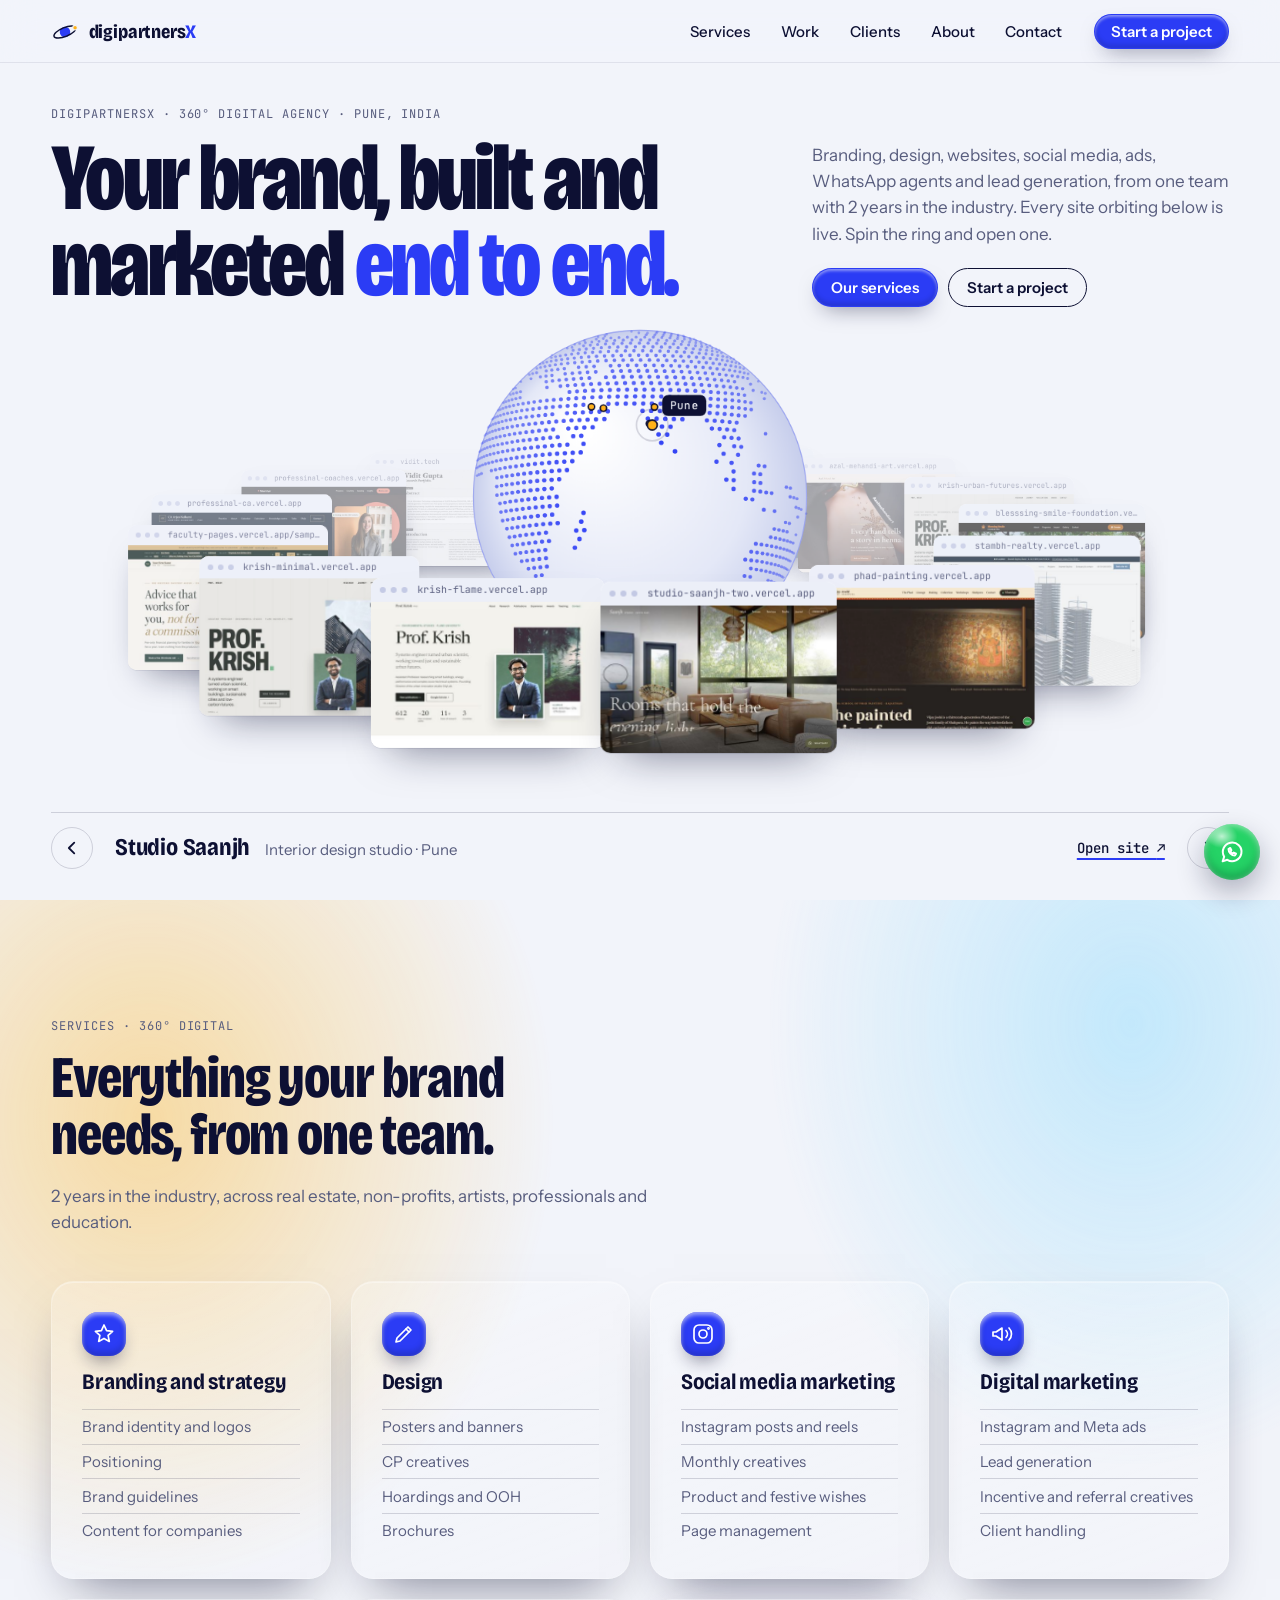
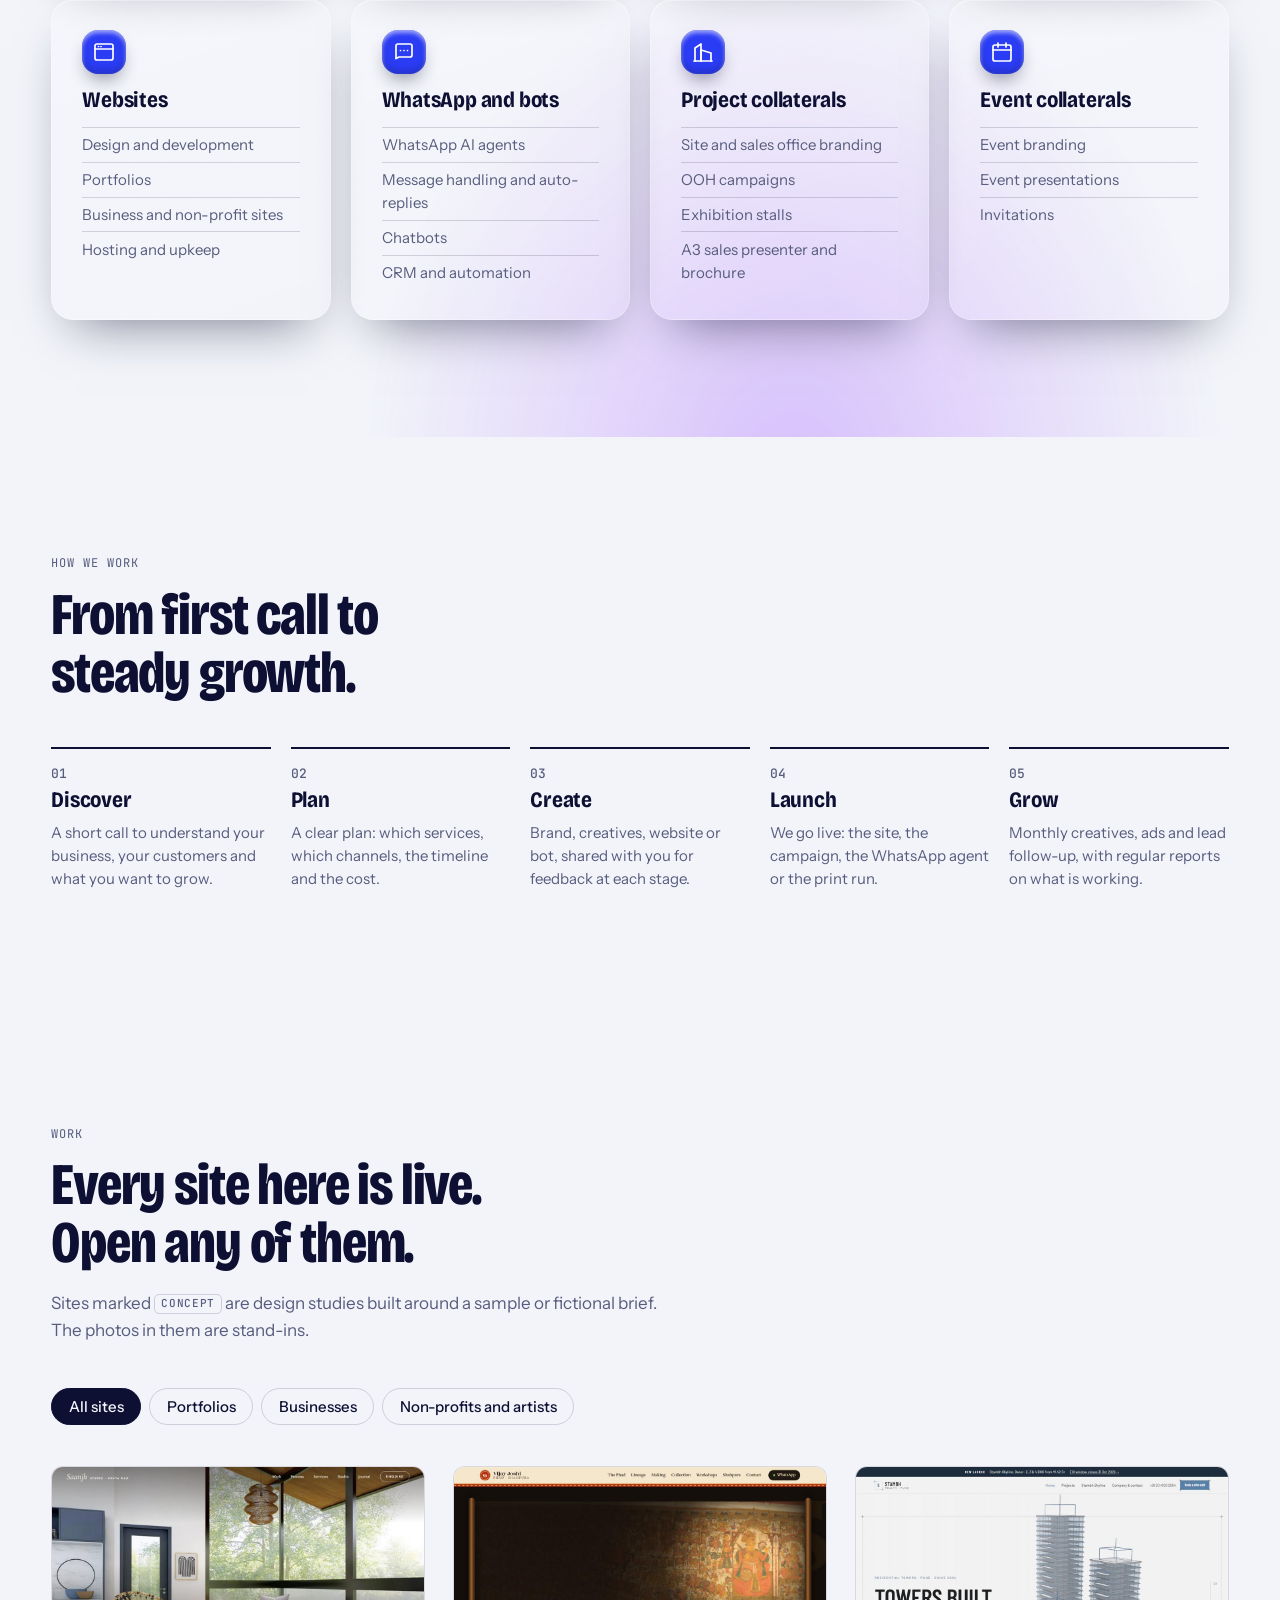
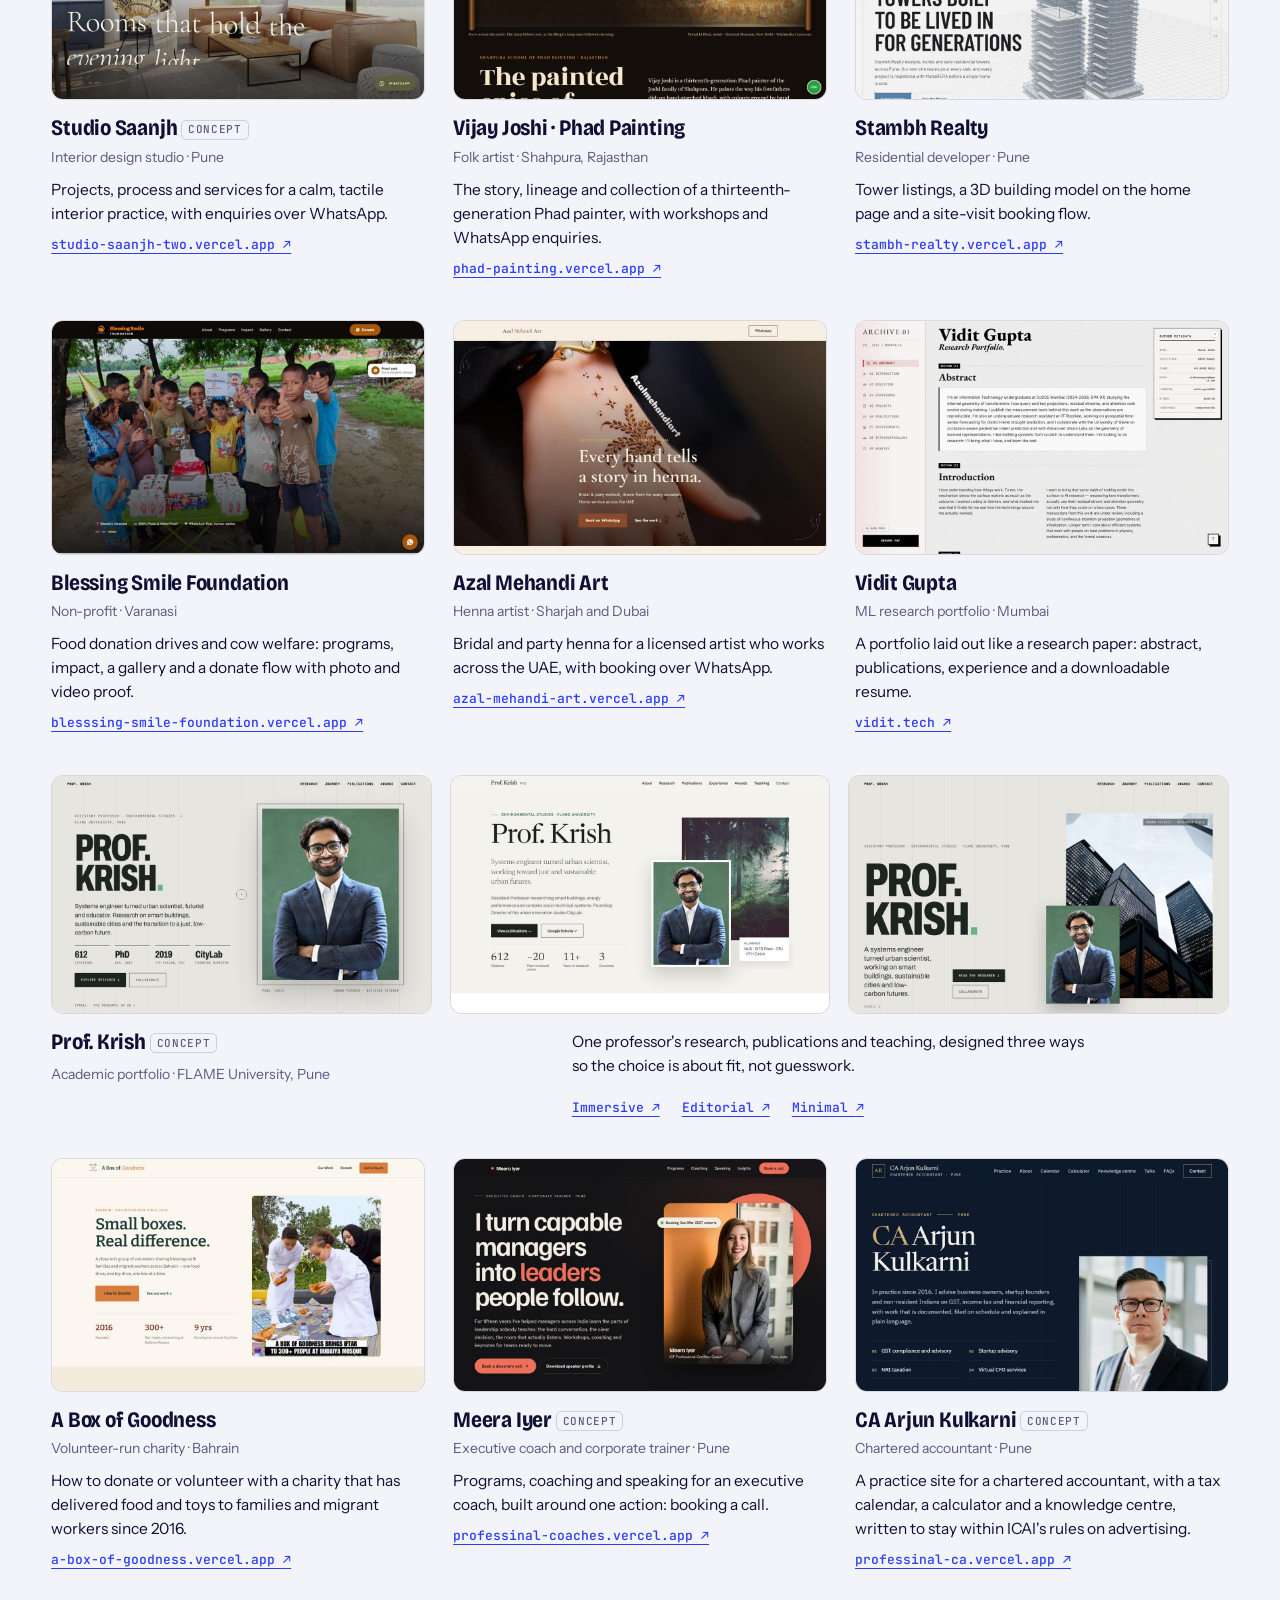
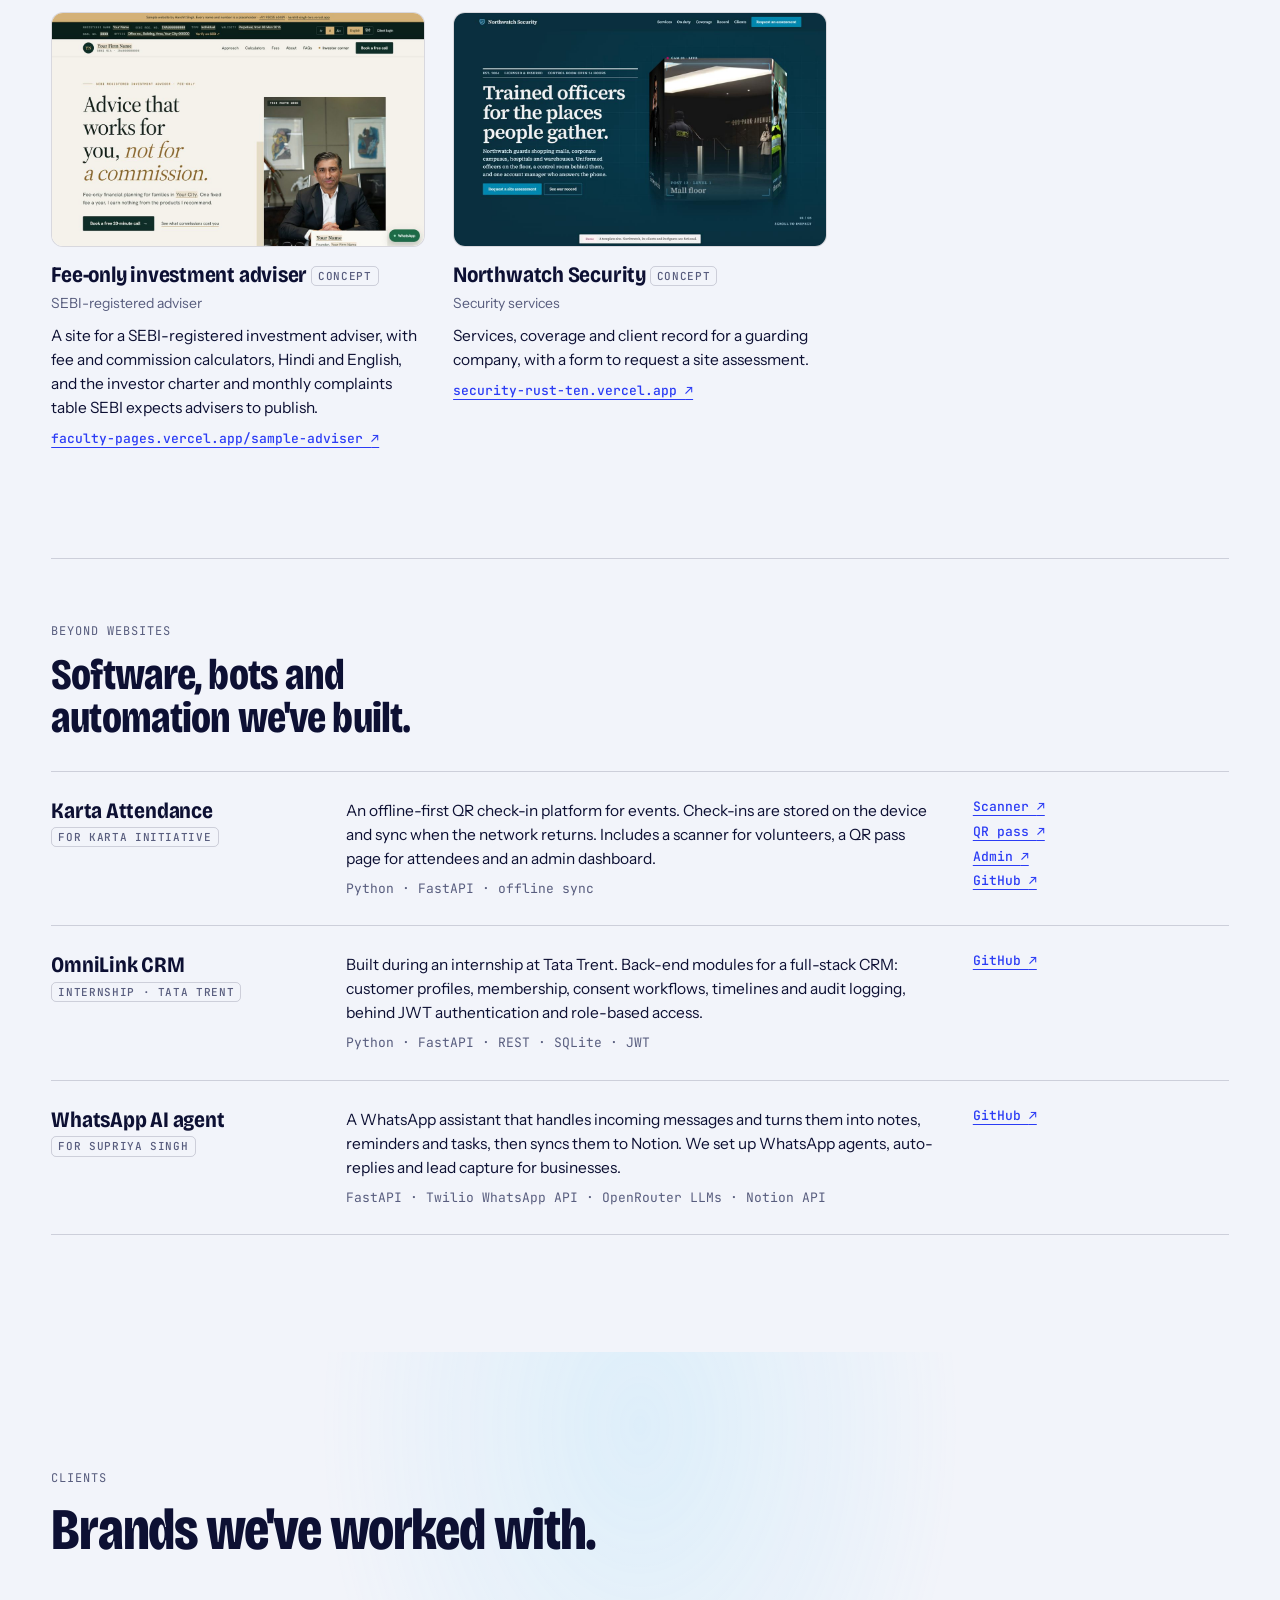
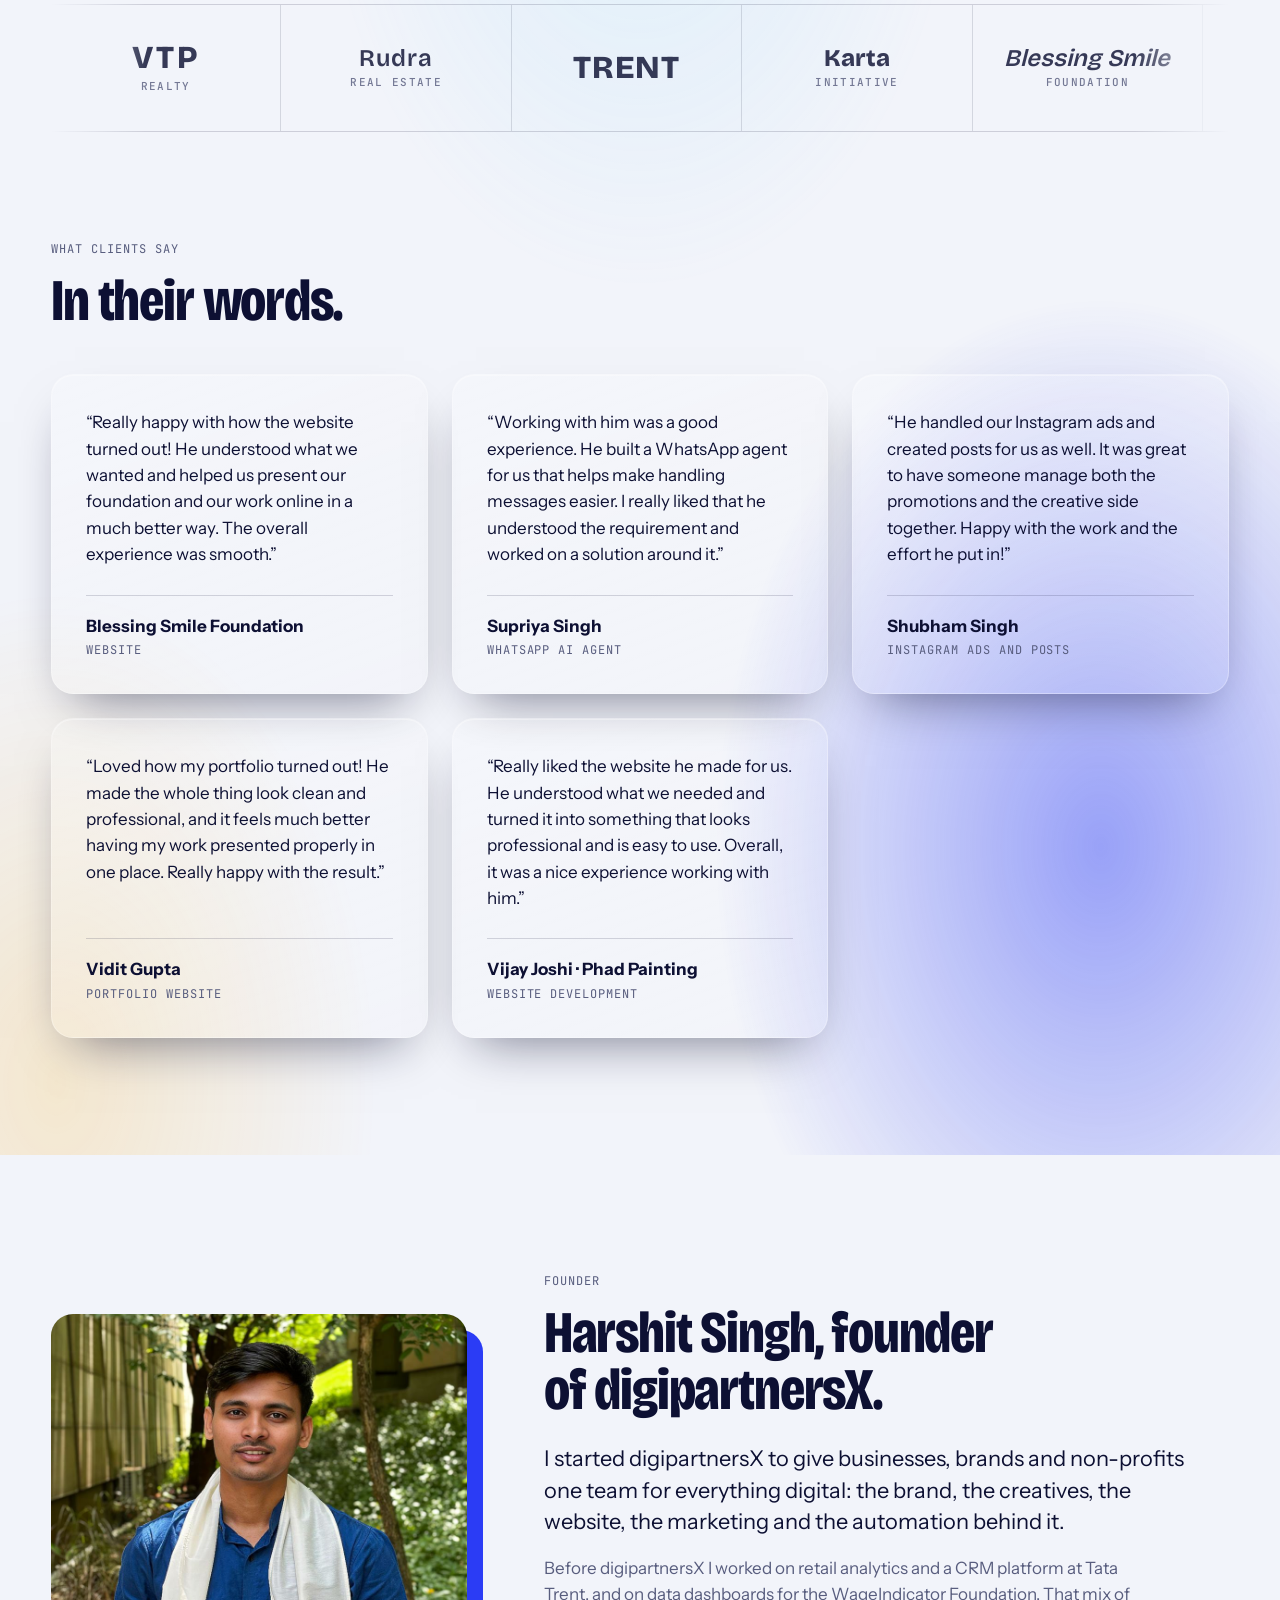
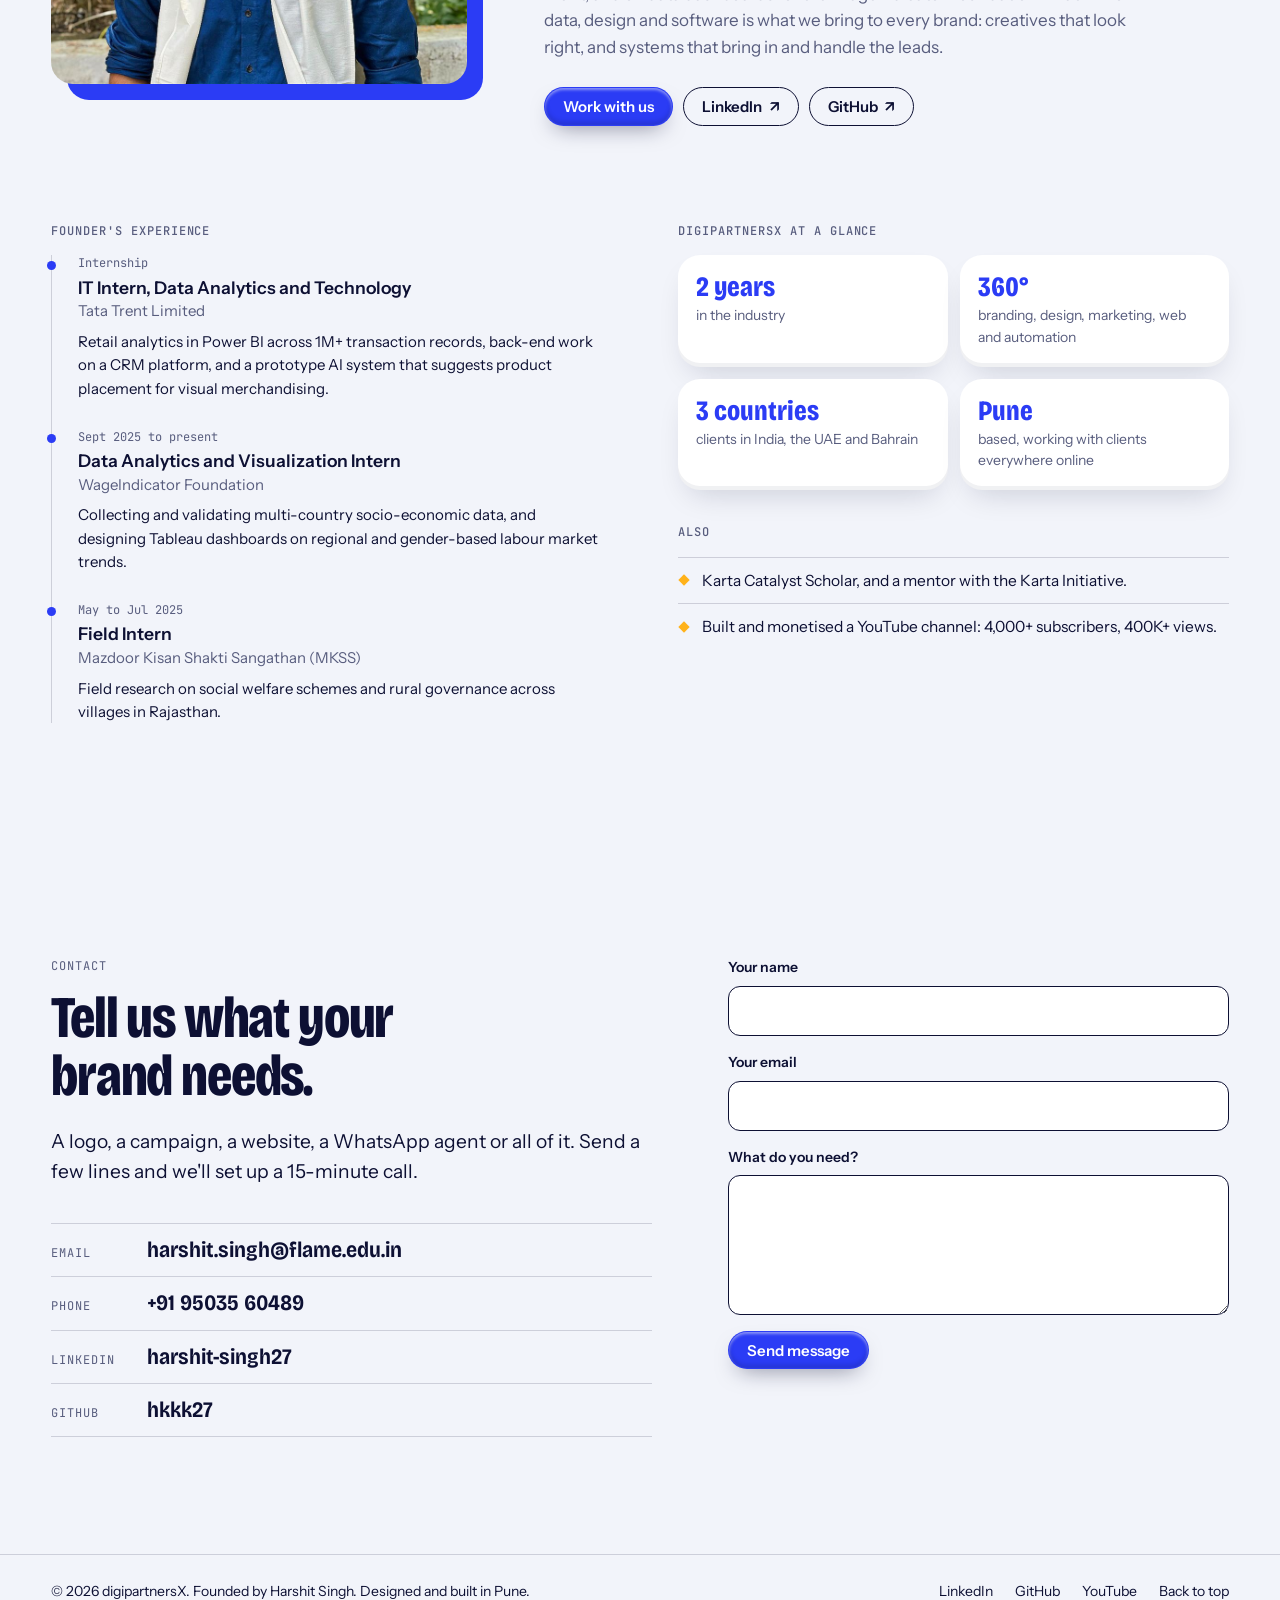
==== commit dcf7e82d: "Logo marquee, Karta text logo, VTP and Rudra, lighter theme switch Co-Authored-By: Claude Opus 5.5 <" ====
--- a/index.html
+++ b/index.html
@@ -446,16 +446,34 @@
                     <p class="eyebrow">Clients</p>
                     <h2>Brands we've worked with.</h2>
                 </header>
-                <ul class="logos" data-reveal>
-                    <li class="logo logo--trent">Trent</li>
-                    <li class="logo logo--karta"><img src="img/karta.png" alt="Karta Initiative" loading="lazy"></li>
-                    <li class="logo logo--bsf"><span>Blessing Smile</span><small>Foundation</small></li>
-                    <li class="logo logo--phad"><span>Phad</span><small>Painting · Shahpura</small></li>
-                    <li class="logo logo--stambh">STAMBH<small>Realty</small></li>
-                    <li class="logo logo--vidit">vidit<i>.tech</i></li>
-                    <li class="logo logo--azal">Azal<small>Mehandi Art</small></li>
-                    <li class="logo logo--box">A Box of<small>Goodness</small></li>
-                </ul>
+                <div class="marquee" data-reveal>
+                    <div class="marquee__track">
+                    <ul class="logos">
+                        <li class="logo logo--vtp">VTP<small>Realty</small></li>
+                        <li class="logo logo--rudra">Rudra<small>Real Estate</small></li>
+                        <li class="logo logo--trent">Trent</li>
+                        <li class="logo logo--karta">Karta<small>Initiative</small></li>
+                        <li class="logo logo--bsf"><span>Blessing Smile</span><small>Foundation</small></li>
+                        <li class="logo logo--phad"><span>Phad</span><small>Painting · Shahpura</small></li>
+                        <li class="logo logo--stambh">STAMBH<small>Realty</small></li>
+                        <li class="logo logo--vidit">vidit<i>.tech</i></li>
+                        <li class="logo logo--azal">Azal<small>Mehandi Art</small></li>
+                        <li class="logo logo--box">A Box of<small>Goodness</small></li>
+                    </ul>
+                    <ul class="logos" aria-hidden="true">
+                        <li class="logo logo--vtp">VTP<small>Realty</small></li>
+                        <li class="logo logo--rudra">Rudra<small>Real Estate</small></li>
+                        <li class="logo logo--trent">Trent</li>
+                        <li class="logo logo--karta">Karta<small>Initiative</small></li>
+                        <li class="logo logo--bsf"><span>Blessing Smile</span><small>Foundation</small></li>
+                        <li class="logo logo--phad"><span>Phad</span><small>Painting · Shahpura</small></li>
+                        <li class="logo logo--stambh">STAMBH<small>Realty</small></li>
+                        <li class="logo logo--vidit">vidit<i>.tech</i></li>
+                        <li class="logo logo--azal">Azal<small>Mehandi Art</small></li>
+                        <li class="logo logo--box">A Box of<small>Goodness</small></li>
+                    </ul>
+                    </div>
+                </div>
 
                 <header class="section__head clients__say" data-reveal>
                     <p class="eyebrow">What clients say</p>
--- a/assets/css/site.css
+++ b/assets/css/site.css
@@ -602,3 +602,109 @@
 }
 .wa:hover { transform: scale(1.08); }
 .wa svg { width: 28px; height: 28px; fill: none; stroke: #fff; stroke-width: 1.7; stroke-linejoin: round; }
+
+/* ---------- Glass, aurora and clay (29 Oct) ----------
+   Used in a few places only: an aurora behind the services and the testimonials, frosted-glass cards on top of it,
+   soft clay tiles for icons, stats and buttons, and a liquid-glass nav and WhatsApp button. */
+
+.nav {
+    background: color-mix(in srgb, var(--bg) 62%, transparent);
+    -webkit-backdrop-filter: blur(18px) saturate(160%); backdrop-filter: blur(18px) saturate(160%);
+    box-shadow: inset 0 -1px 0 color-mix(in srgb, var(--fg) 8%, transparent);
+}
+
+/* aurora: slow colour fields behind a section, under its content */
+#services, #clients { position: relative; isolation: isolate; overflow: hidden; }
+#services::before, #clients::before {
+    content: ""; position: absolute; inset: -20% -10%; z-index: -1; pointer-events: none;
+    filter: blur(70px); opacity: .7;
+    animation: aurora 22s ease-in-out infinite alternate;
+}
+#services::before {
+    background:
+        radial-gradient(38% 42% at 18% 28%, rgba(255, 178, 26, .55), transparent 70%),
+        radial-gradient(34% 40% at 82% 22%, rgba(120, 214, 255, .55), transparent 70%),
+        radial-gradient(40% 46% at 60% 88%, rgba(178, 120, 255, .6), transparent 70%);
+}
+#clients::before {
+    background:
+        radial-gradient(36% 40% at 80% 70%, rgba(43, 60, 245, .75), transparent 70%),
+        radial-gradient(30% 36% at 12% 82%, rgba(255, 178, 26, .32), transparent 70%),
+        radial-gradient(30% 34% at 50% 18%, rgba(120, 214, 255, .28), transparent 70%);
+    opacity: .6;
+}
+@keyframes aurora {
+    0%   { transform: translate3d(0, 0, 0) rotate(0deg) scale(1); }
+    50%  { transform: translate3d(3%, -4%, 0) rotate(8deg) scale(1.08); }
+    100% { transform: translate3d(-4%, 3%, 0) rotate(-6deg) scale(1.02); }
+}
+
+/* frosted glass cards over the aurora */
+.svc, .quote {
+    background: linear-gradient(160deg, rgba(255, 255, 255, .16), rgba(255, 255, 255, .05));
+    border: 1px solid rgba(255, 255, 255, .26);
+    -webkit-backdrop-filter: blur(16px) saturate(150%); backdrop-filter: blur(16px) saturate(150%);
+    box-shadow: inset 0 1px 0 rgba(255, 255, 255, .35), 0 24px 50px -24px rgba(8, 10, 40, .55);
+}
+.svc:hover { border-color: rgba(255, 255, 255, .55); }
+
+/* clay icon tiles: rounded, matte, lit from above */
+.svc__icon {
+    border-radius: 16px;
+    box-shadow: inset 0 3px 4px rgba(255, 255, 255, .55), inset 0 -4px 6px rgba(13, 16, 51, .22), 0 10px 18px -6px rgba(13, 16, 51, .45);
+    transition: transform .5s cubic-bezier(.3, 1.4, .5, 1);
+}
+.svc:hover .svc__icon { transform: translateY(-3px) rotate(-6deg) scale(1.06); }
+
+/* clay stats in the founder section */
+.glance li {
+    border: 0; border-radius: 22px; background: #fff;
+    box-shadow: inset 0 -4px 0 rgba(13, 16, 51, .06), 0 14px 30px -12px rgba(13, 16, 51, .18);
+}
+.glance strong { color: var(--ultra); }
+
+/* clay buttons */
+.btn--solid {
+    box-shadow: inset 0 2px 3px rgba(255, 255, 255, .45), inset 0 -3px 5px rgba(13, 16, 51, .18), 0 10px 22px -10px rgba(13, 16, 51, .5);
+}
+.btn--solid:active { transform: translateY(1px); box-shadow: inset 0 3px 6px rgba(13, 16, 51, .25); }
+
+/* liquid-glass WhatsApp button: a wet highlight that drifts across */
+.wa { overflow: hidden; box-shadow: inset 0 2px 6px rgba(255, 255, 255, .5), inset 0 -6px 10px rgba(0, 80, 40, .35), 0 12px 28px rgba(13, 16, 51, .3); }
+.wa::after {
+    content: ""; position: absolute; inset: 0; border-radius: 50%; pointer-events: none;
+    background: radial-gradient(40% 30% at 32% 22%, rgba(255, 255, 255, .7), transparent 70%);
+    animation: drop 6s ease-in-out infinite;
+}
+@keyframes drop { 50% { transform: translate(14%, 10%) scale(.9); } }
+
+@media (prefers-reduced-motion: reduce) {
+    #services::before, #clients::before, .wa::after { animation: none; }
+}
+
+/* ---------- Logo marquee and lighter effects (29 Oct, evening) ---------- */
+.marquee {
+    overflow: hidden; border-top: 1px solid var(--line); border-bottom: 1px solid var(--line);
+    -webkit-mask-image: linear-gradient(90deg, transparent, #000 8%, #000 92%, transparent);
+    mask-image: linear-gradient(90deg, transparent, #000 8%, #000 92%, transparent);
+}
+.marquee__track { display: flex; width: max-content; animation: marquee 38s linear infinite; will-change: transform; }
+.marquee:hover .marquee__track { animation-play-state: paused; }
+.marquee .logos { display: flex; border: 0; }
+.js .marquee .logos .logo { opacity: .82; animation: none; }
+.marquee .logo { flex: none; width: clamp(170px, 18vw, 240px); border-bottom: 0; }
+.marquee .logo:hover { opacity: 1; }
+.logo--vtp { font: 800 2rem/1 var(--display); letter-spacing: .08em; }
+.logo--rudra { font-weight: 600; letter-spacing: .04em; }
+.logo--karta { font-weight: 800; }
+@keyframes marquee { to { transform: translate3d(-50%, 0, 0); } }
+
+/* the colour switch between sections repainted blurred layers every frame; keep the look, drop the cost */
+body { transition-duration: .45s; }
+#services::before, #clients::before { filter: none; will-change: transform; }
+.svc, .quote { -webkit-backdrop-filter: none; backdrop-filter: none; background: linear-gradient(160deg, rgba(255, 255, 255, .2), rgba(255, 255, 255, .07)); }
+
+@media (prefers-reduced-motion: reduce) {
+    .marquee__track { animation: none; flex-wrap: wrap; width: auto; }
+    .marquee .logos[aria-hidden] { display: none; }
+}
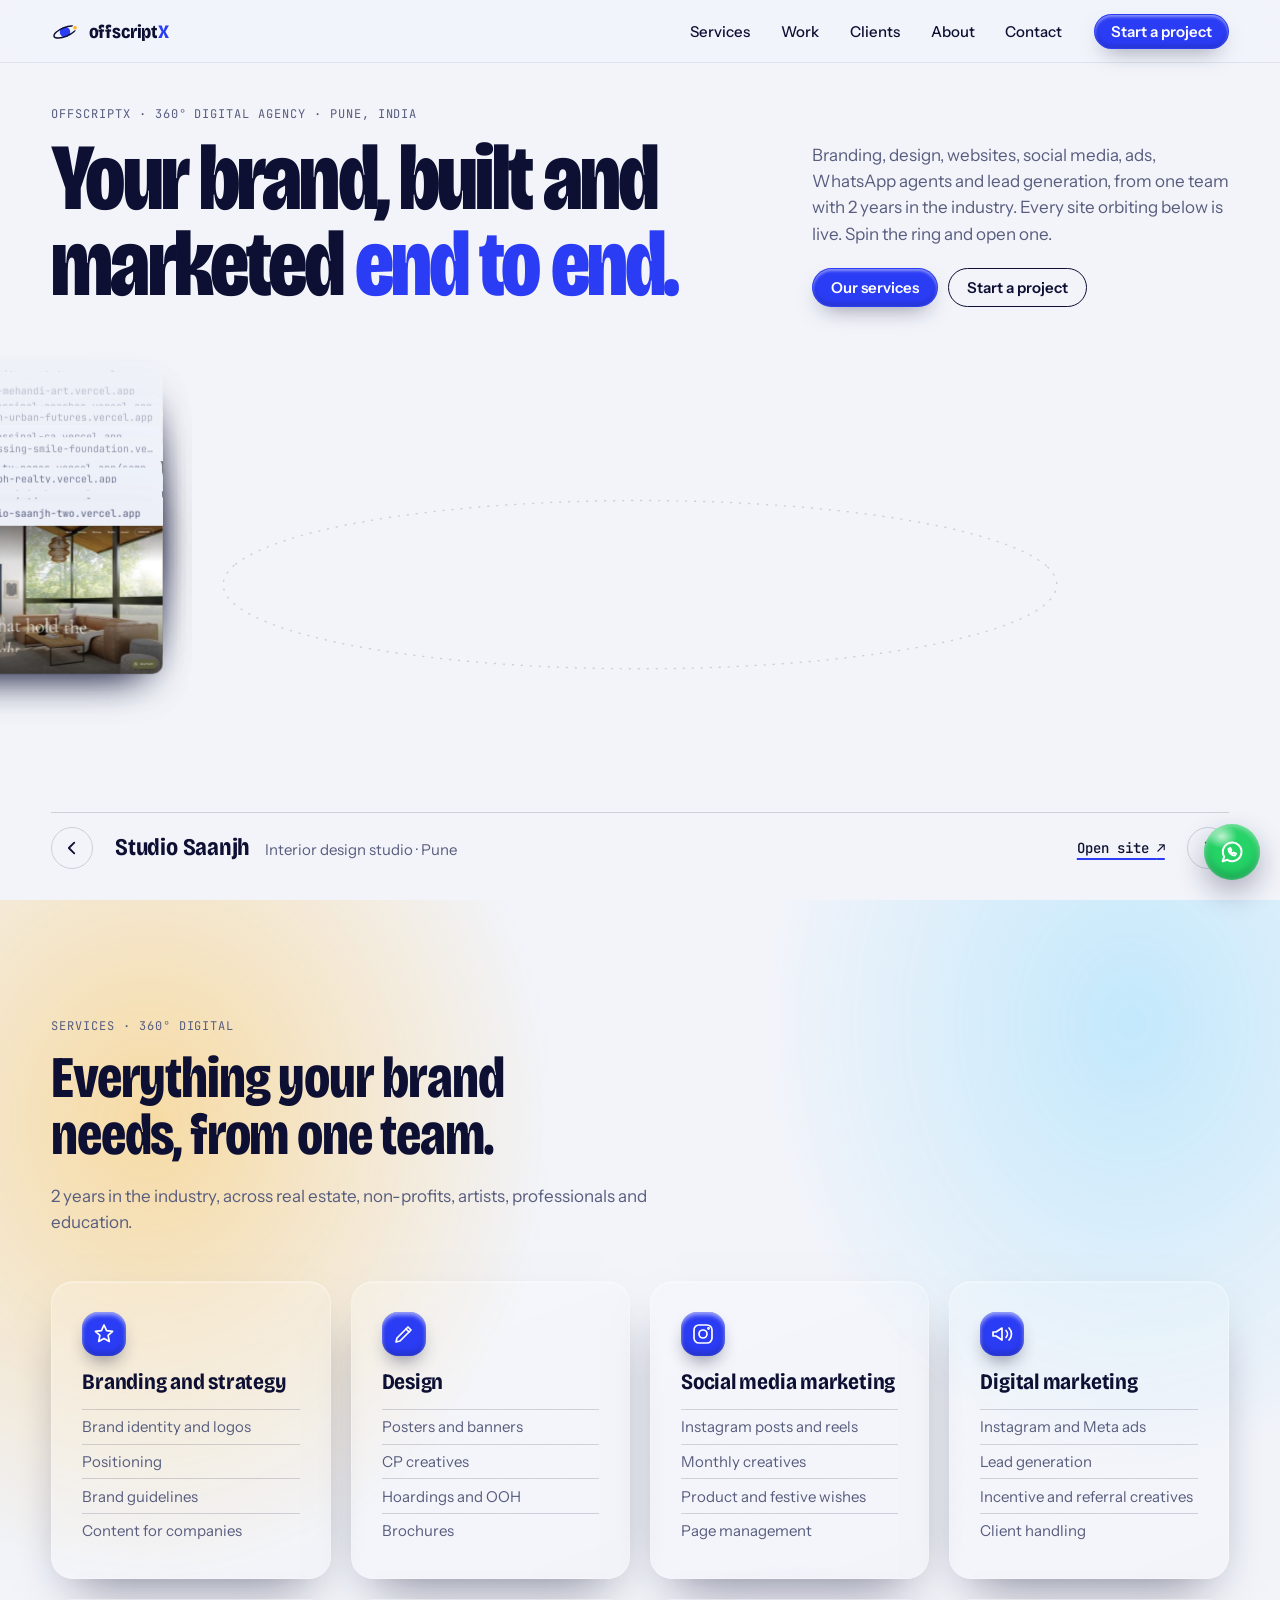
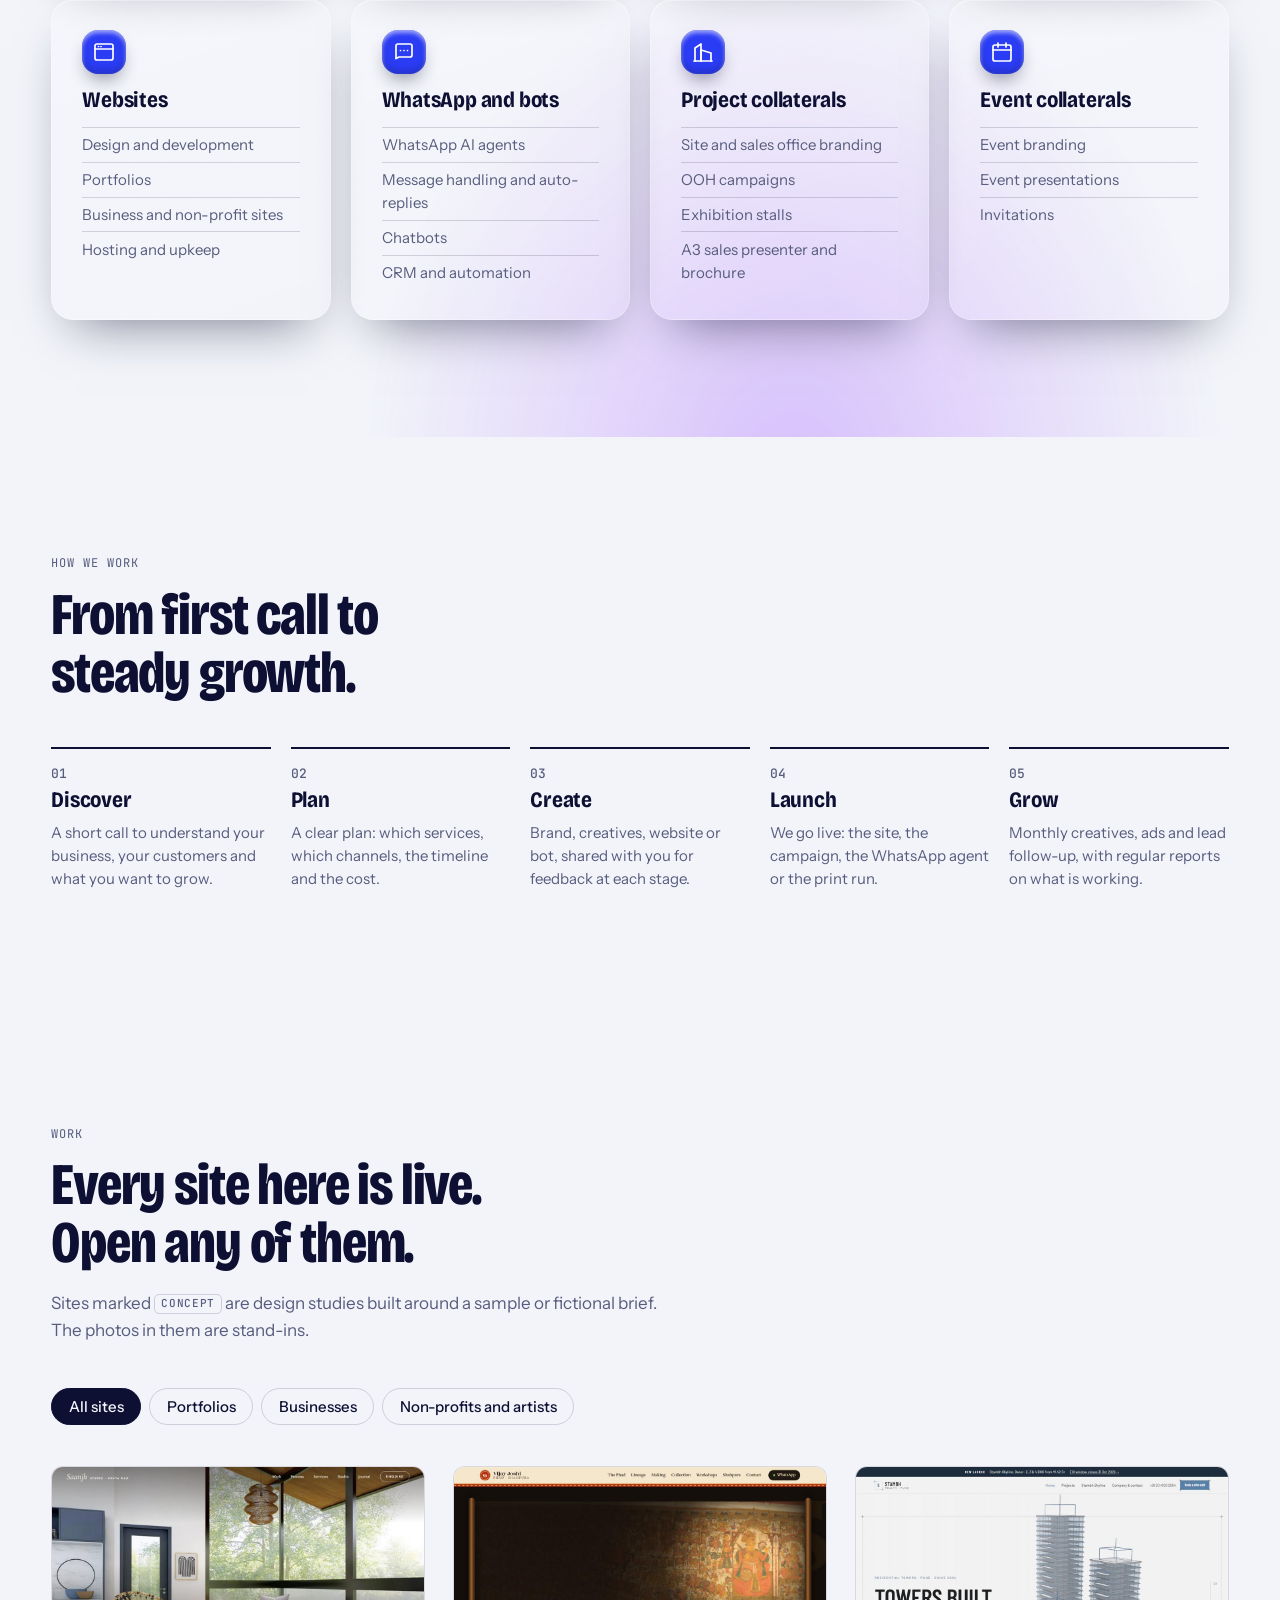
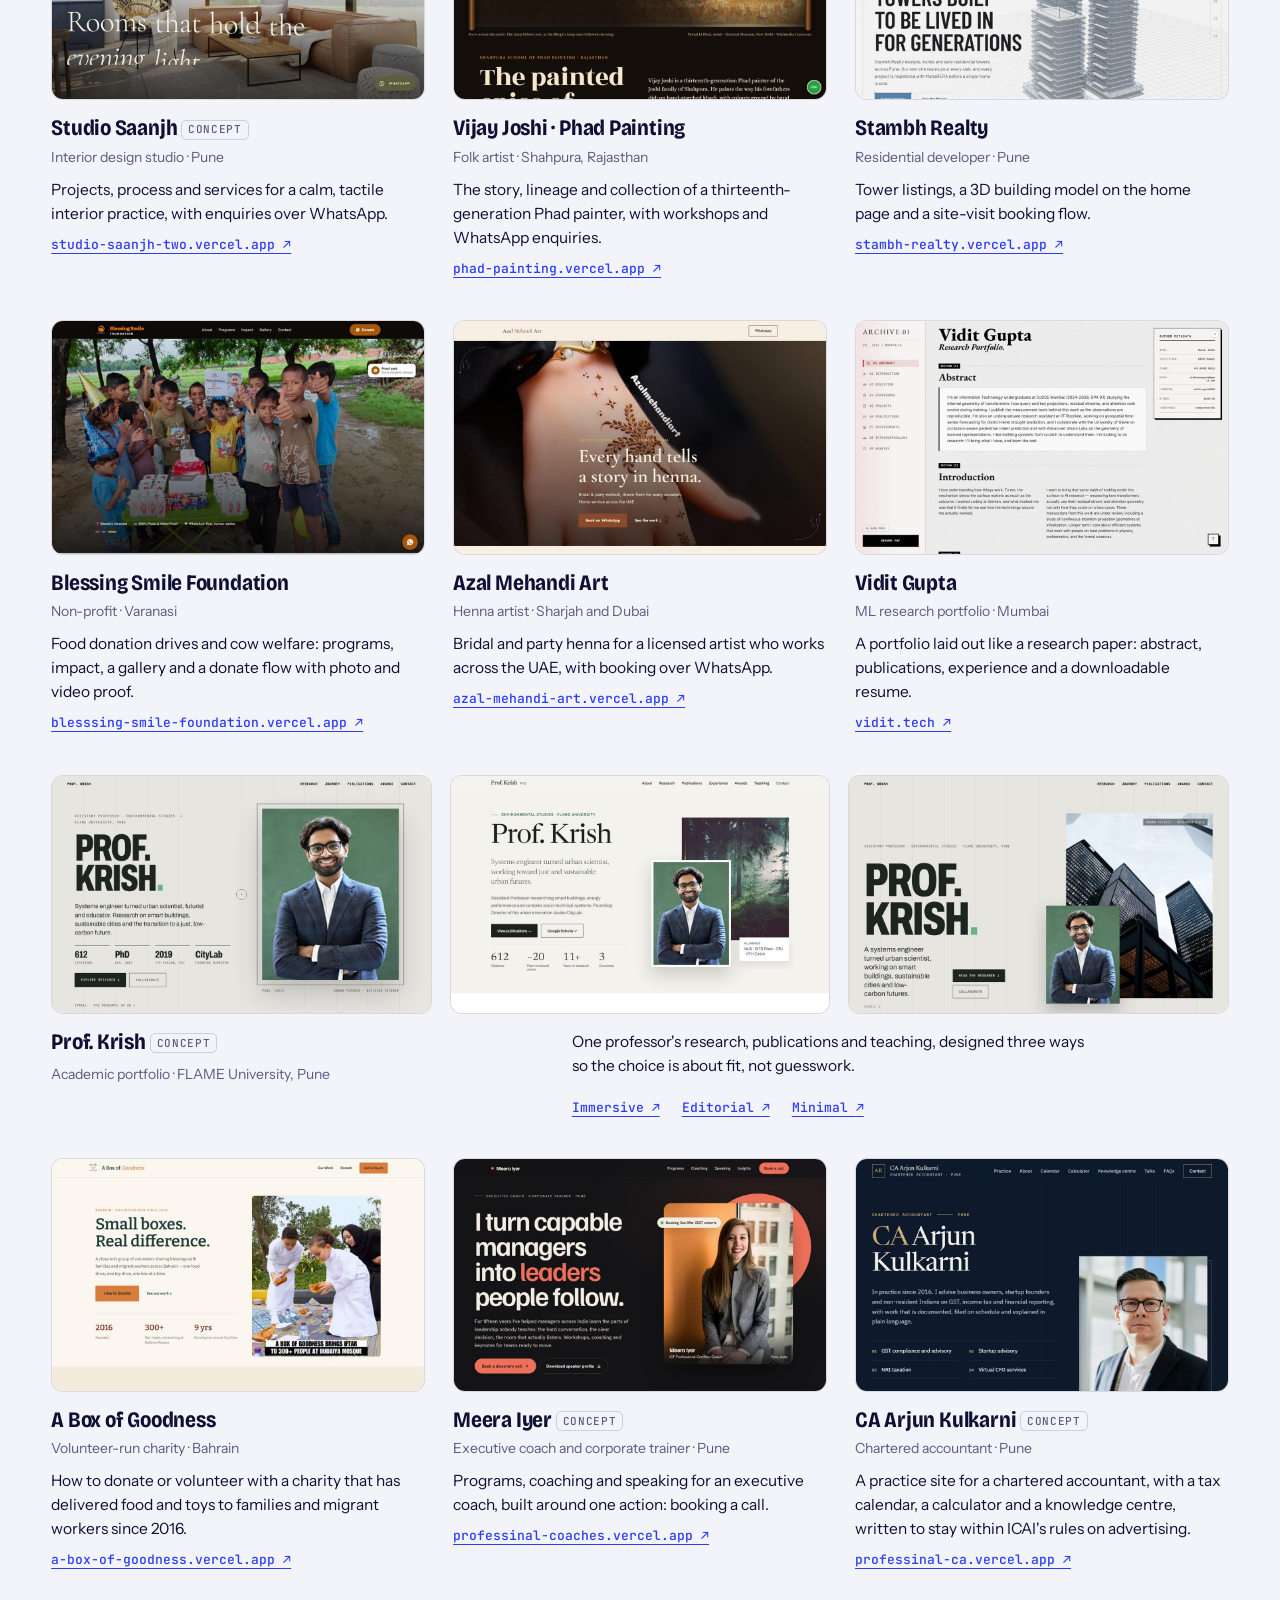
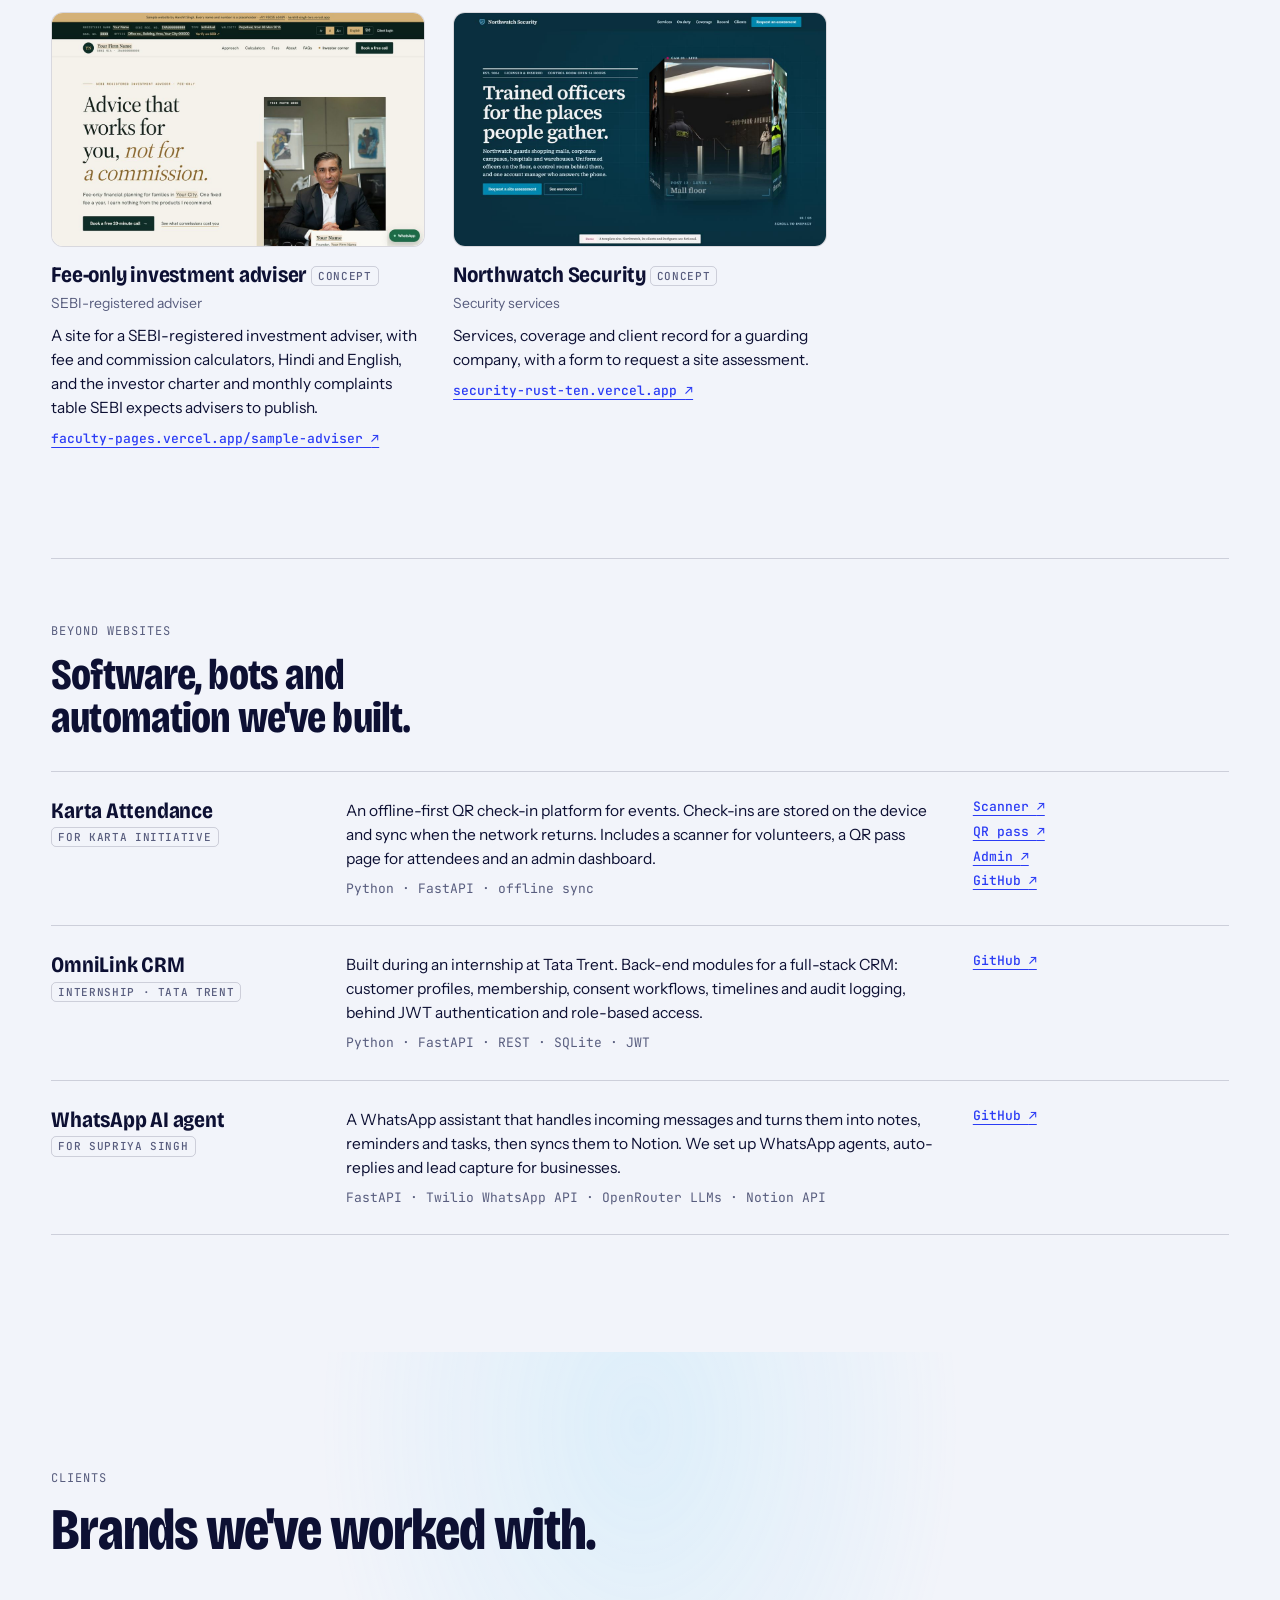
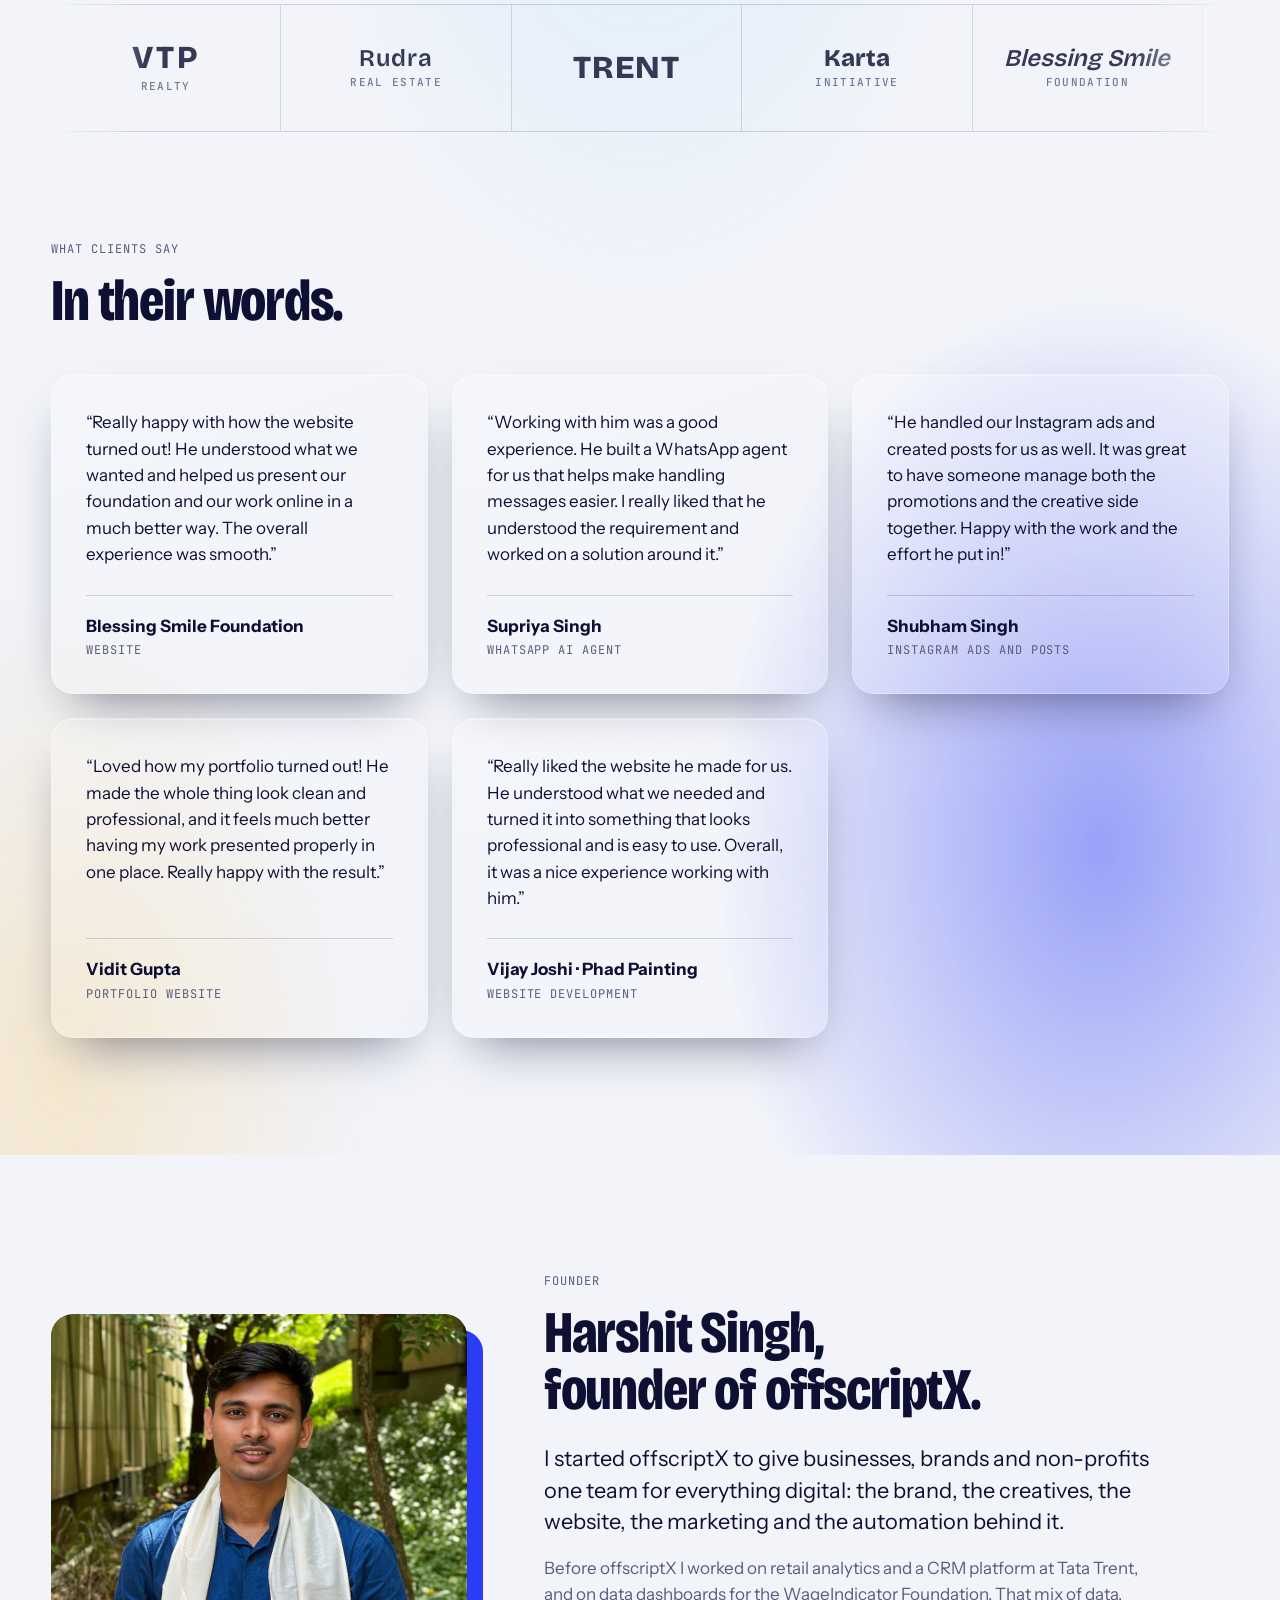
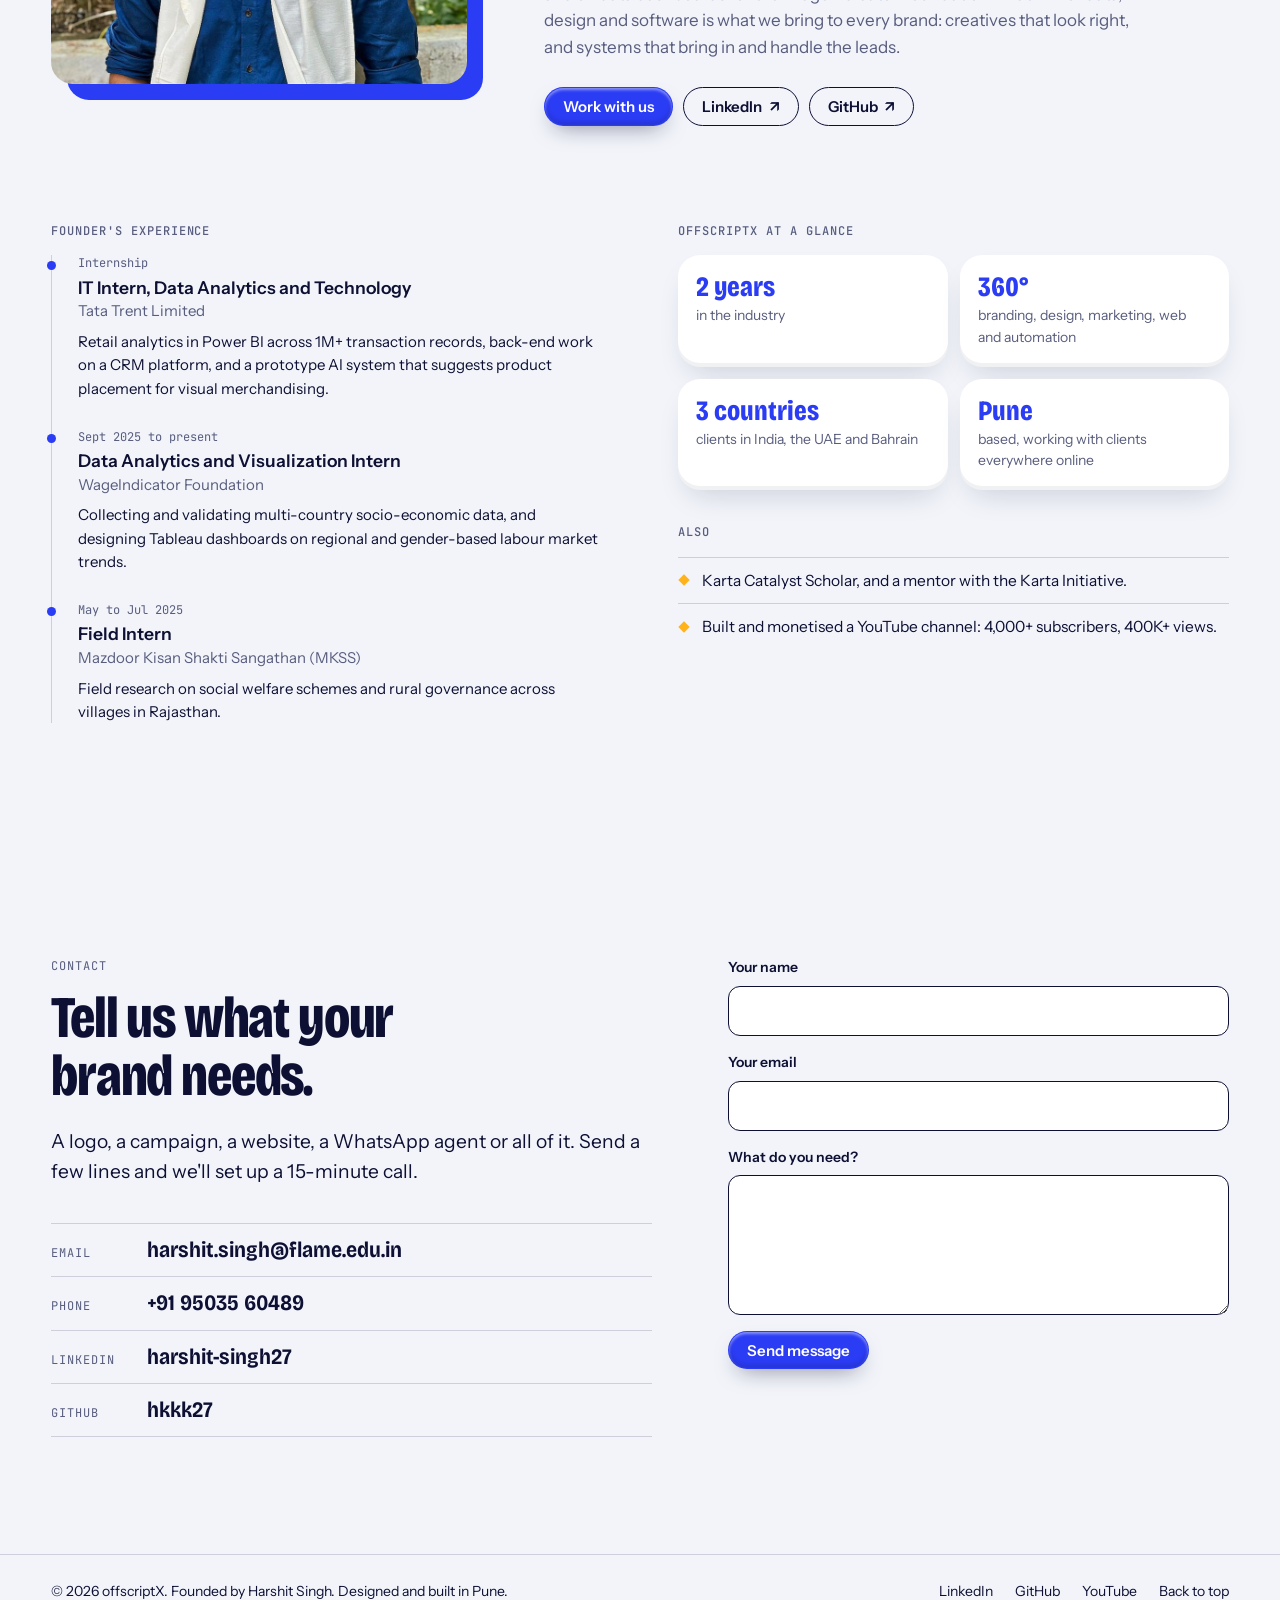
==== commit 1d573d15: "Rename to offscriptX; 1s fade between section colours Co-Authored-By: Claude Opus 5.5 <noreply@anthr" ====
--- a/index.html
+++ b/index.html
@@ -4,9 +4,9 @@
 <head>
     <meta charset="utf-8">
     <meta name="viewport" content="width=device-width, initial-scale=1">
-    <title>digipartnersX · 360° digital agency, Pune</title>
-    <meta name="description" content="digipartnersX is a 360° digital agency in Pune: branding, design, websites, social media, digital marketing, WhatsApp agents and lead generation. Founded by Harshit Singh.">
-    <meta property="og:title" content="digipartnersX · 360° digital agency">
+    <title>offscriptX · 360° digital agency, Pune</title>
+    <meta name="description" content="offscriptX is a 360° digital agency in Pune: branding, design, websites, social media, digital marketing, WhatsApp agents and lead generation. Founded by Harshit Singh.">
+    <meta property="og:title" content="offscriptX · 360° digital agency">
     <meta property="og:description" content="Branding, websites, social media, marketing and automation, under one roof. Every site shown is live.">
     <meta property="og:type" content="website">
     <meta property="og:url" content="https://harshit-singh-two.vercel.app/">
@@ -26,9 +26,9 @@
     <a class="skip" href="#work">Skip to the work</a>
 
     <header class="nav">
-        <a class="nav__brand" href="#top" aria-label="digipartnersX, back to top">
+        <a class="nav__brand" href="#top" aria-label="offscriptX, back to top">
             <svg viewBox="0 0 32 32" aria-hidden="true"><circle cx="16" cy="16" r="6"/><ellipse cx="16" cy="16" rx="13.5" ry="5" transform="rotate(-22 16 16)"/><circle class="dot" cx="27.5" cy="11" r="2.6"/></svg>
-            <span>digipartners<b class="x">X</b></span>
+            <span>offscript<b class="x">X</b></span>
         </a>
         <button class="nav__toggle" type="button" aria-expanded="false" aria-controls="nav-links">Menu</button>
         <nav class="nav__links" id="nav-links" aria-label="Sections">
@@ -47,7 +47,7 @@
             <div class="hero__pin">
             <div class="hero__copy wrap">
                 <div>
-                    <p class="eyebrow">digipartnersX · 360° digital agency · Pune, India</p>
+                    <p class="eyebrow">offscriptX · 360° digital agency · Pune, India</p>
                     <h1 class="hero__title">
                         <span class="w" style="--i:0">Your</span> <span class="w" style="--i:1">brand,</span>
                         <span class="w" style="--i:2">built</span> <span class="w" style="--i:3">and</span>
@@ -513,9 +513,9 @@
                     </figure>
                     <div data-reveal>
                         <p class="eyebrow">Founder</p>
-                        <h2>Harshit Singh, founder of digipartnersX.</h2>
-                        <p class="about__lede">I started digipartnersX to give businesses, brands and non-profits one team for everything digital: the brand, the creatives, the website, the marketing and the automation behind it.</p>
-                        <p>Before digipartnersX I worked on retail analytics and a CRM platform at Tata Trent, and on data dashboards for the WageIndicator Foundation. That mix of data, design and software is what we bring to every brand: creatives that look right, and systems that bring in and handle the leads.</p>
+                        <h2>Harshit Singh, founder of offscriptX.</h2>
+                        <p class="about__lede">I started offscriptX to give businesses, brands and non-profits one team for everything digital: the brand, the creatives, the website, the marketing and the automation behind it.</p>
+                        <p>Before offscriptX I worked on retail analytics and a CRM platform at Tata Trent, and on data dashboards for the WageIndicator Foundation. That mix of data, design and software is what we bring to every brand: creatives that look right, and systems that bring in and handle the leads.</p>
                         <p class="about__actions">
                             <a class="btn btn--solid" href="#contact">Work with us</a>
                             <a class="btn btn--line" href="https://www.linkedin.com/in/harshit-singh27/" target="_blank" rel="noopener">LinkedIn <span aria-hidden="true">↗</span></a>
@@ -549,7 +549,7 @@
                         </ul>
                     </div>
                     <div data-reveal>
-                        <h3 class="about__h">digipartnersX at a glance</h3>
+                        <h3 class="about__h">offscriptX at a glance</h3>
                         <ul class="glance">
                             <li><strong>2 years</strong><span>in the industry</span></li>
                             <li><strong>360°</strong><span>branding, design, marketing, web and automation</span></li>
@@ -599,7 +599,7 @@
 
     <footer class="footer" data-theme="marigold">
         <div class="wrap footer__in">
-            <p>© 2026 digipartnersX. Founded by Harshit Singh. Designed and built in Pune.</p>
+            <p>© 2026 offscriptX. Founded by Harshit Singh. Designed and built in Pune.</p>
             <p class="footer__links">
                 <a href="https://www.linkedin.com/in/harshit-singh27/" target="_blank" rel="noopener">LinkedIn</a>
                 <a href="https://github.com/hkkk27" target="_blank" rel="noopener">GitHub</a>
@@ -609,7 +609,7 @@
         </div>
     </footer>
 
-    <a class="wa" href="https://wa.me/919503560489?text=Hi%20digipartnersX%2C%20I%27d%20like%20to%20talk%20about%20a%20project." target="_blank" rel="noopener" aria-label="Chat with us on WhatsApp">
+    <a class="wa" href="https://wa.me/919503560489?text=Hi%20offscriptX%2C%20I%27d%20like%20to%20talk%20about%20a%20project." target="_blank" rel="noopener" aria-label="Chat with us on WhatsApp">
         <svg viewBox="0 0 24 24" aria-hidden="true"><path d="M4 20l1.3-4A8 8 0 1 1 8 18.7z"/><path d="M9 9.5c0 3 2.5 5.5 5.5 5.5l1-1.5-2-1-1 .8a4 4 0 0 1-1.8-1.8l.8-1-1-2z"/></svg>
     </a>
 
--- a/assets/css/site.css
+++ b/assets/css/site.css
@@ -700,7 +700,7 @@
 @keyframes marquee { to { transform: translate3d(-50%, 0, 0); } }
 
 /* the colour switch between sections repainted blurred layers every frame; keep the look, drop the cost */
-body { transition-duration: .45s; }
+body { transition-duration: 1s; transition-timing-function: ease-in-out; }
 #services::before, #clients::before { filter: none; will-change: transform; }
 .svc, .quote { -webkit-backdrop-filter: none; backdrop-filter: none; background: linear-gradient(160deg, rgba(255, 255, 255, .2), rgba(255, 255, 255, .07)); }
 
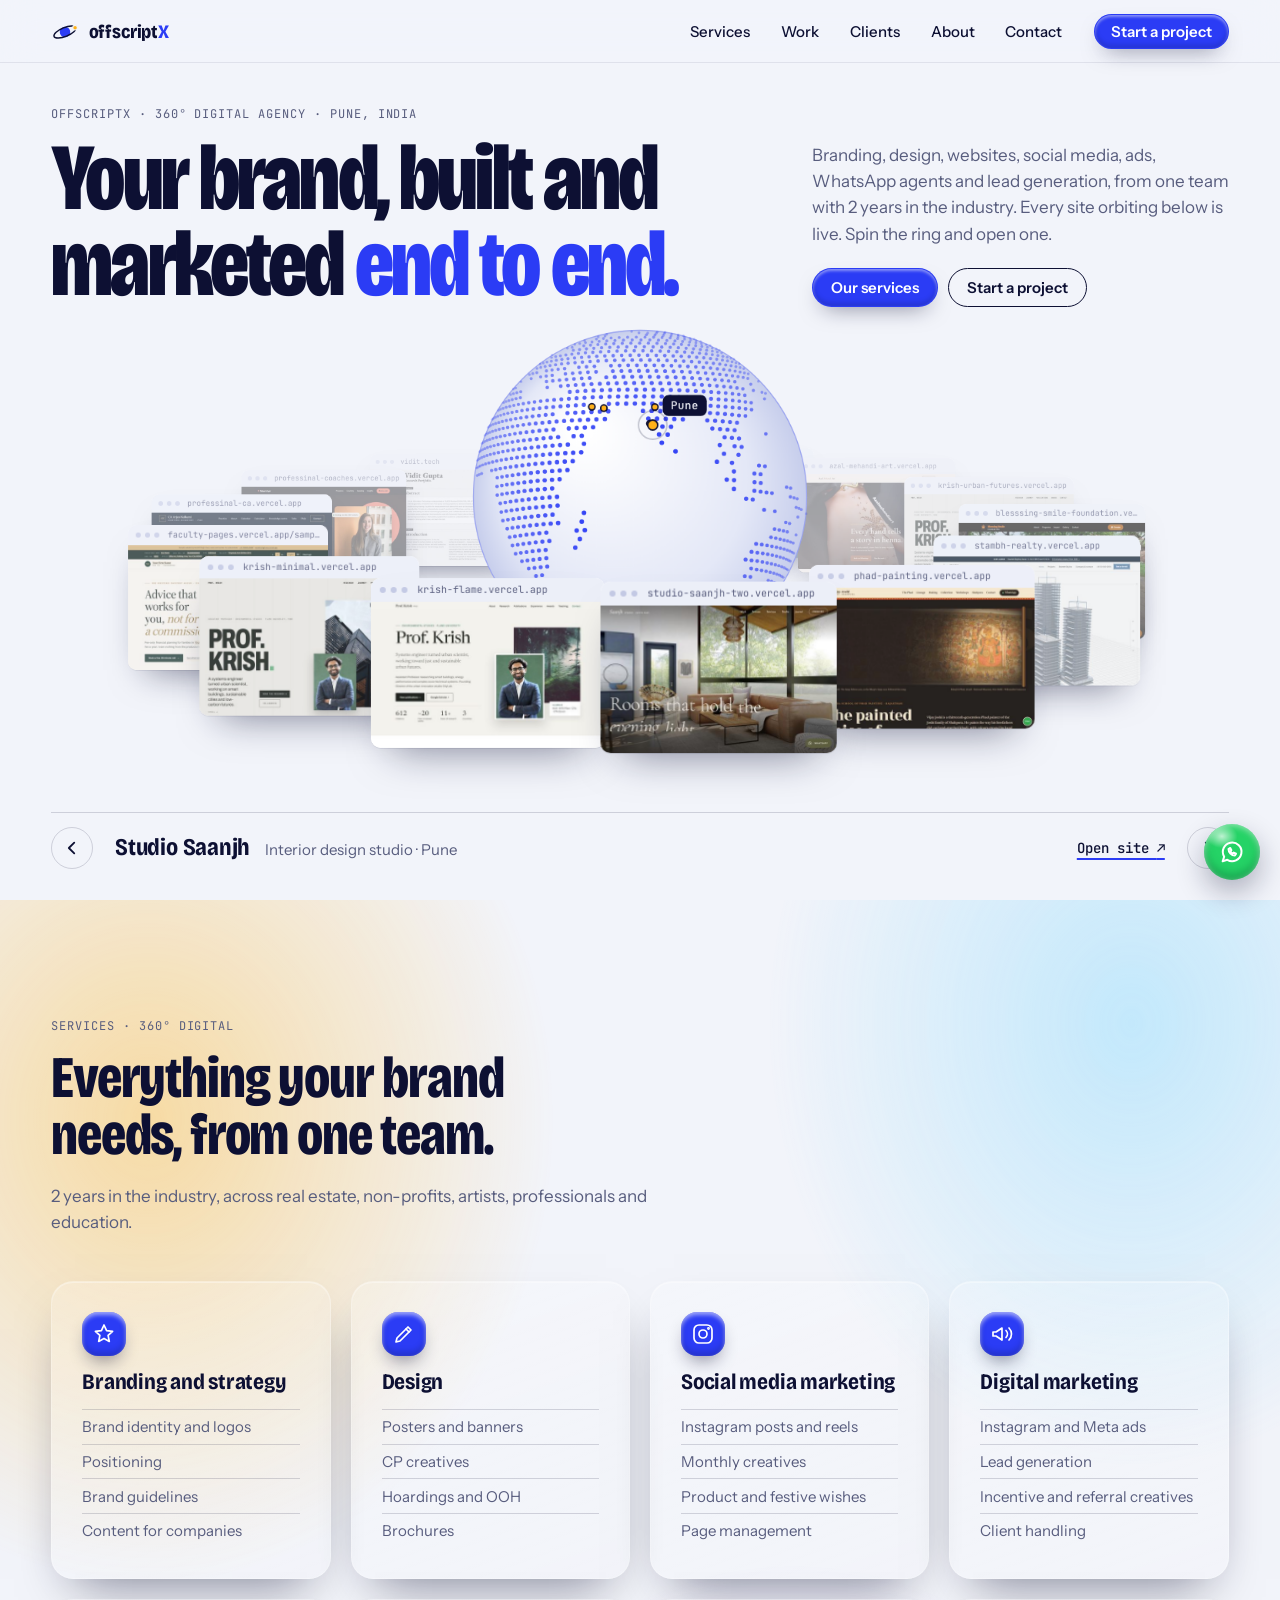
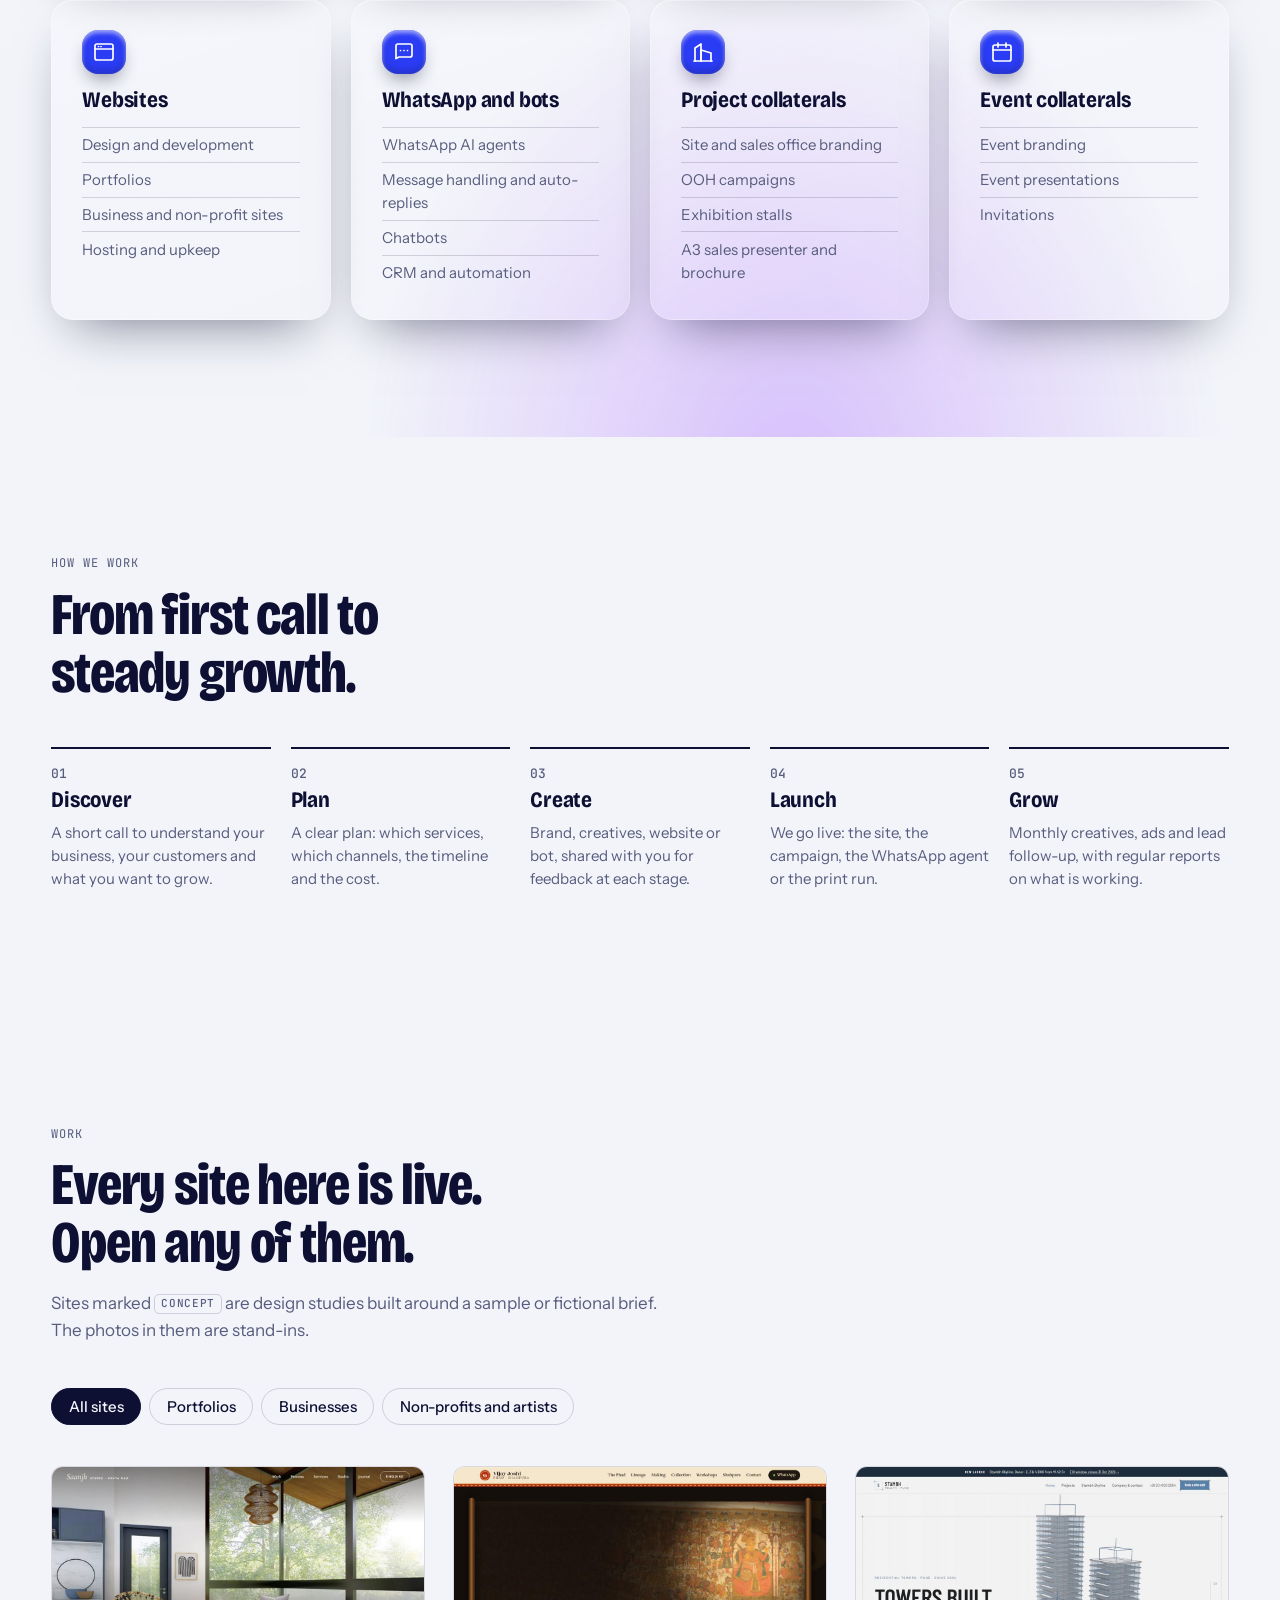
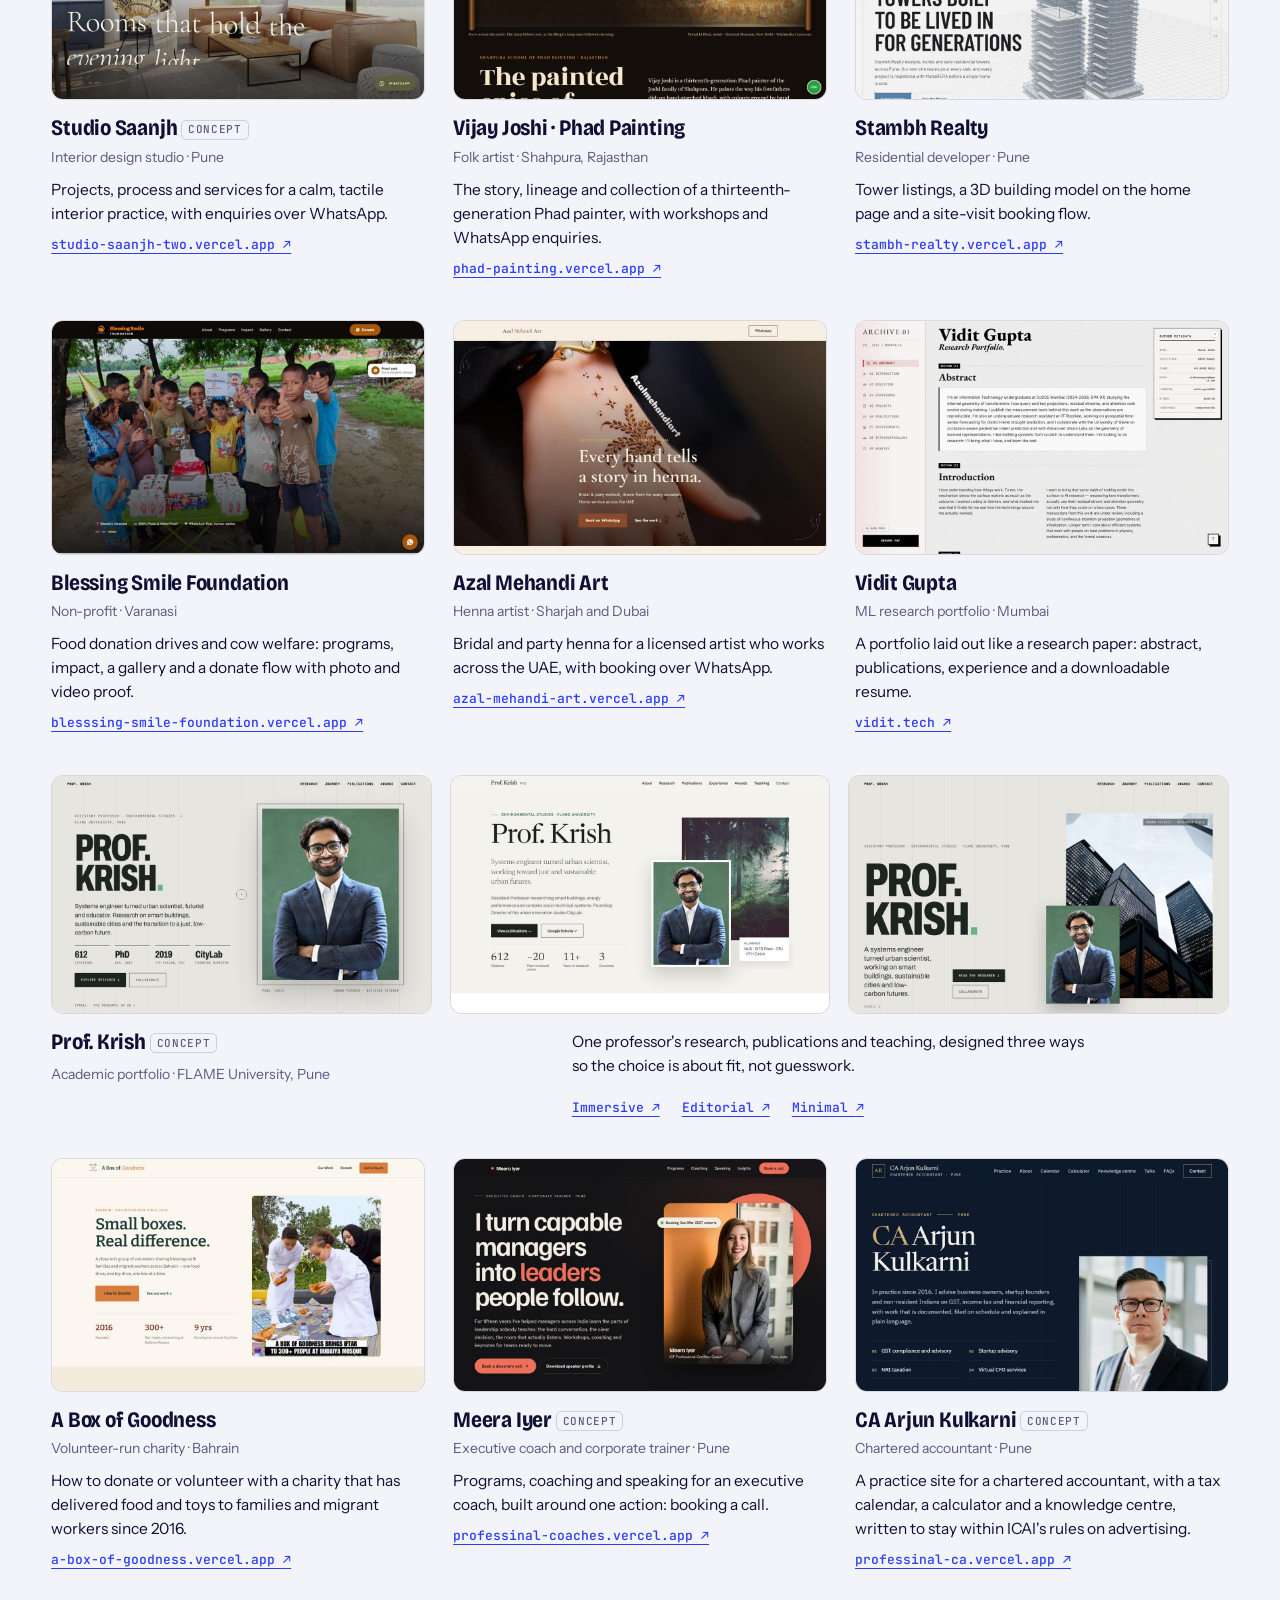
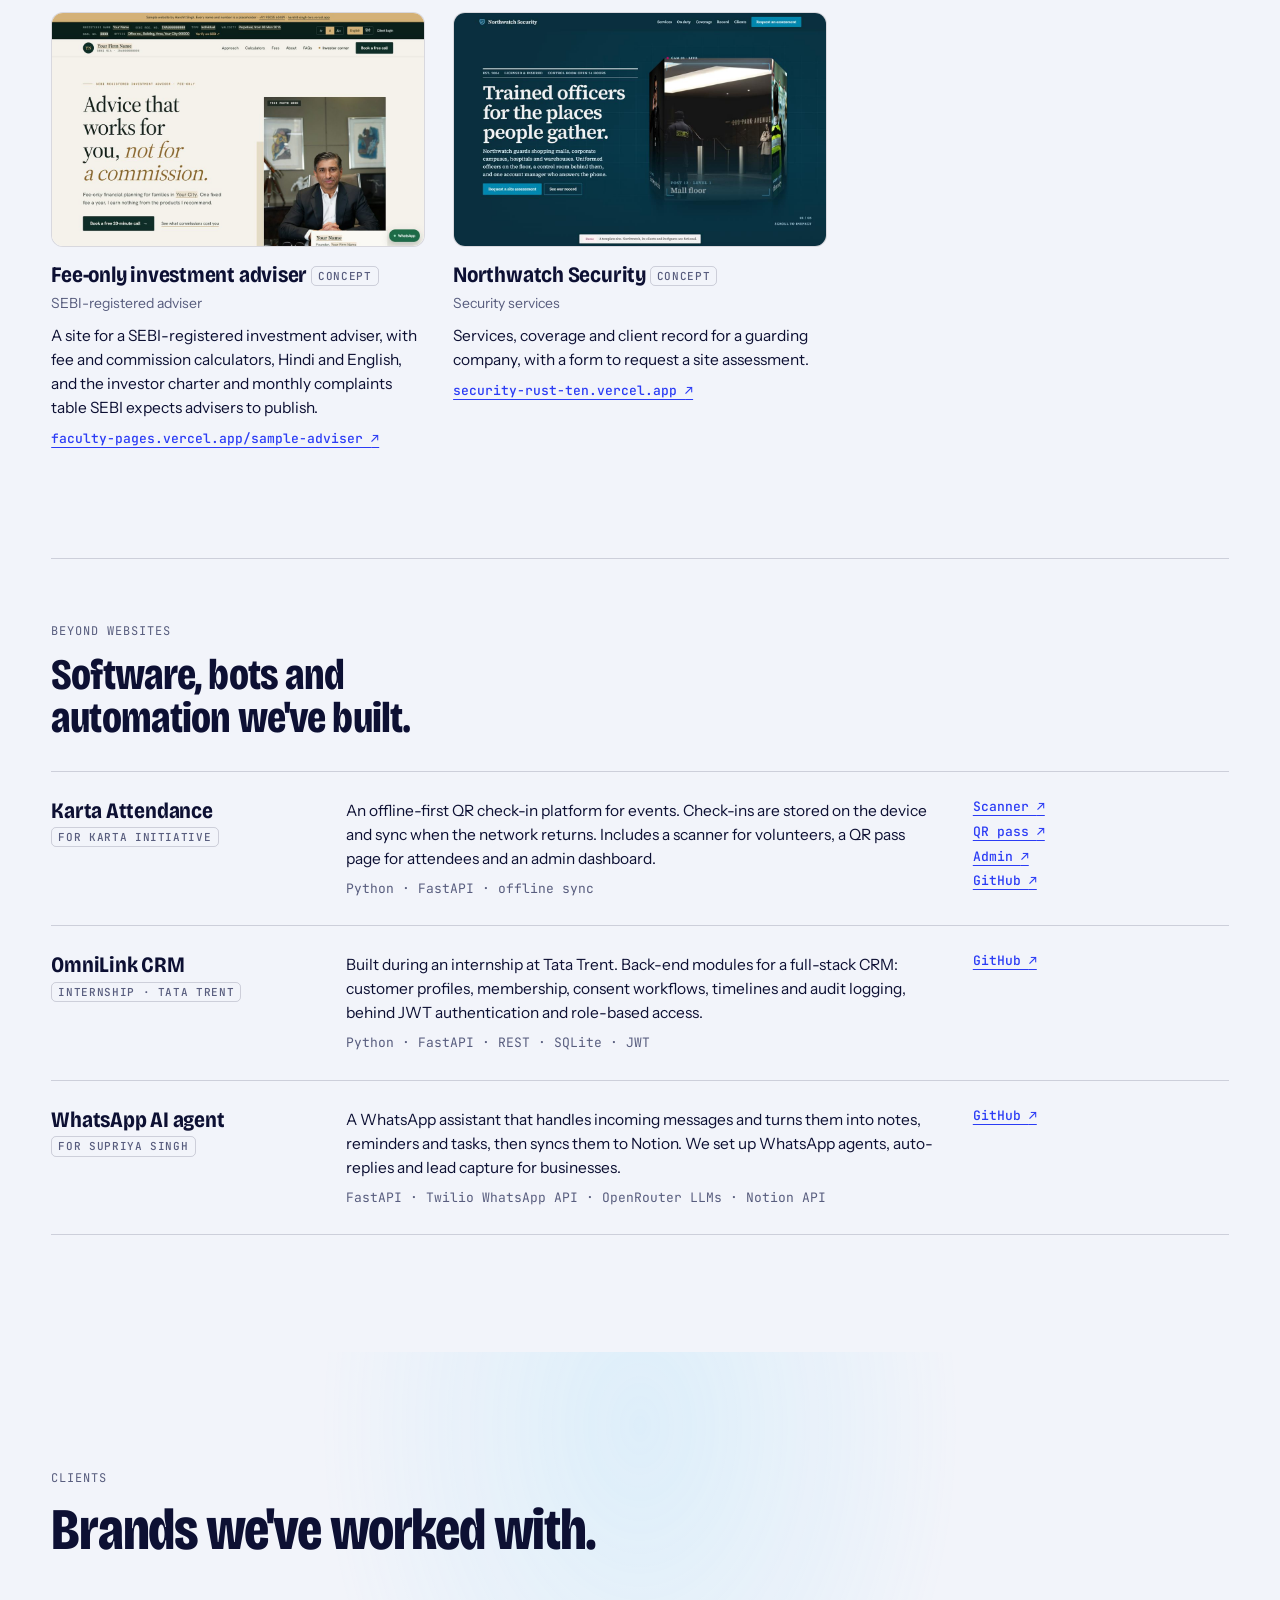
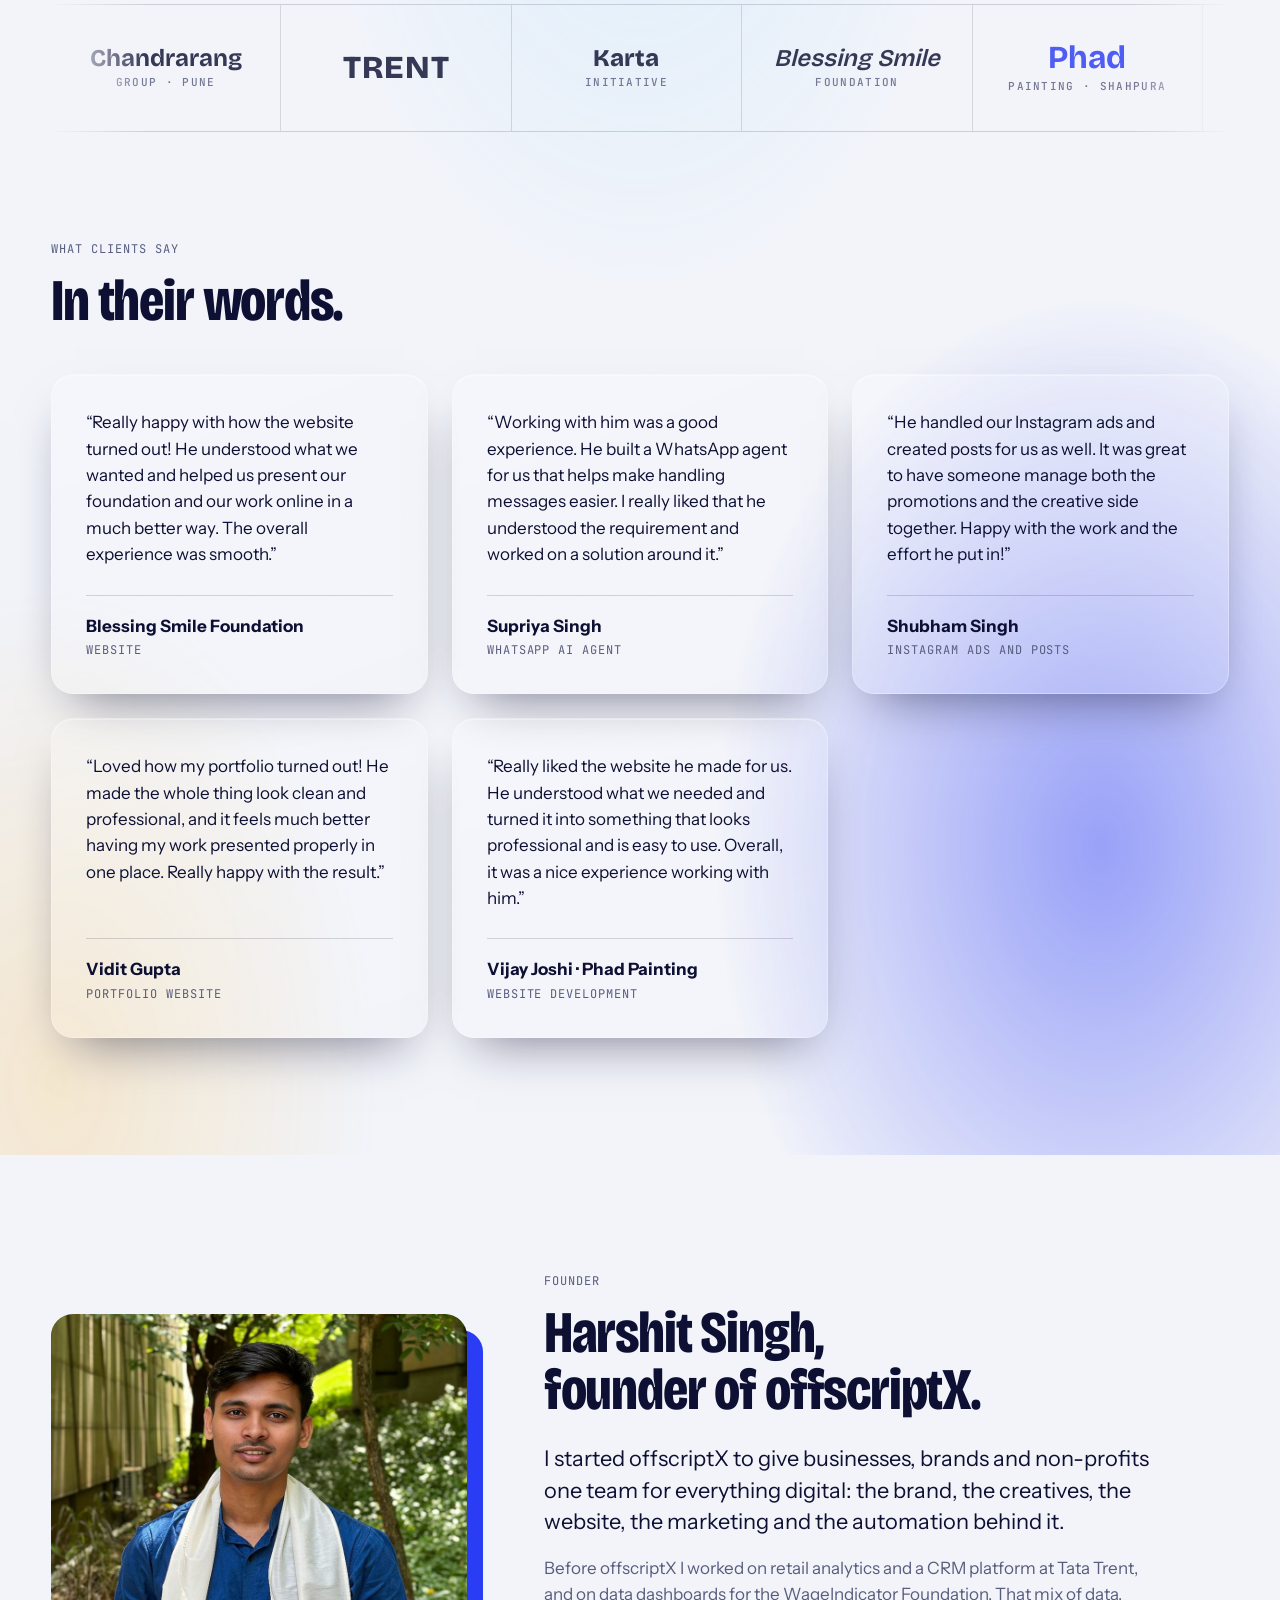
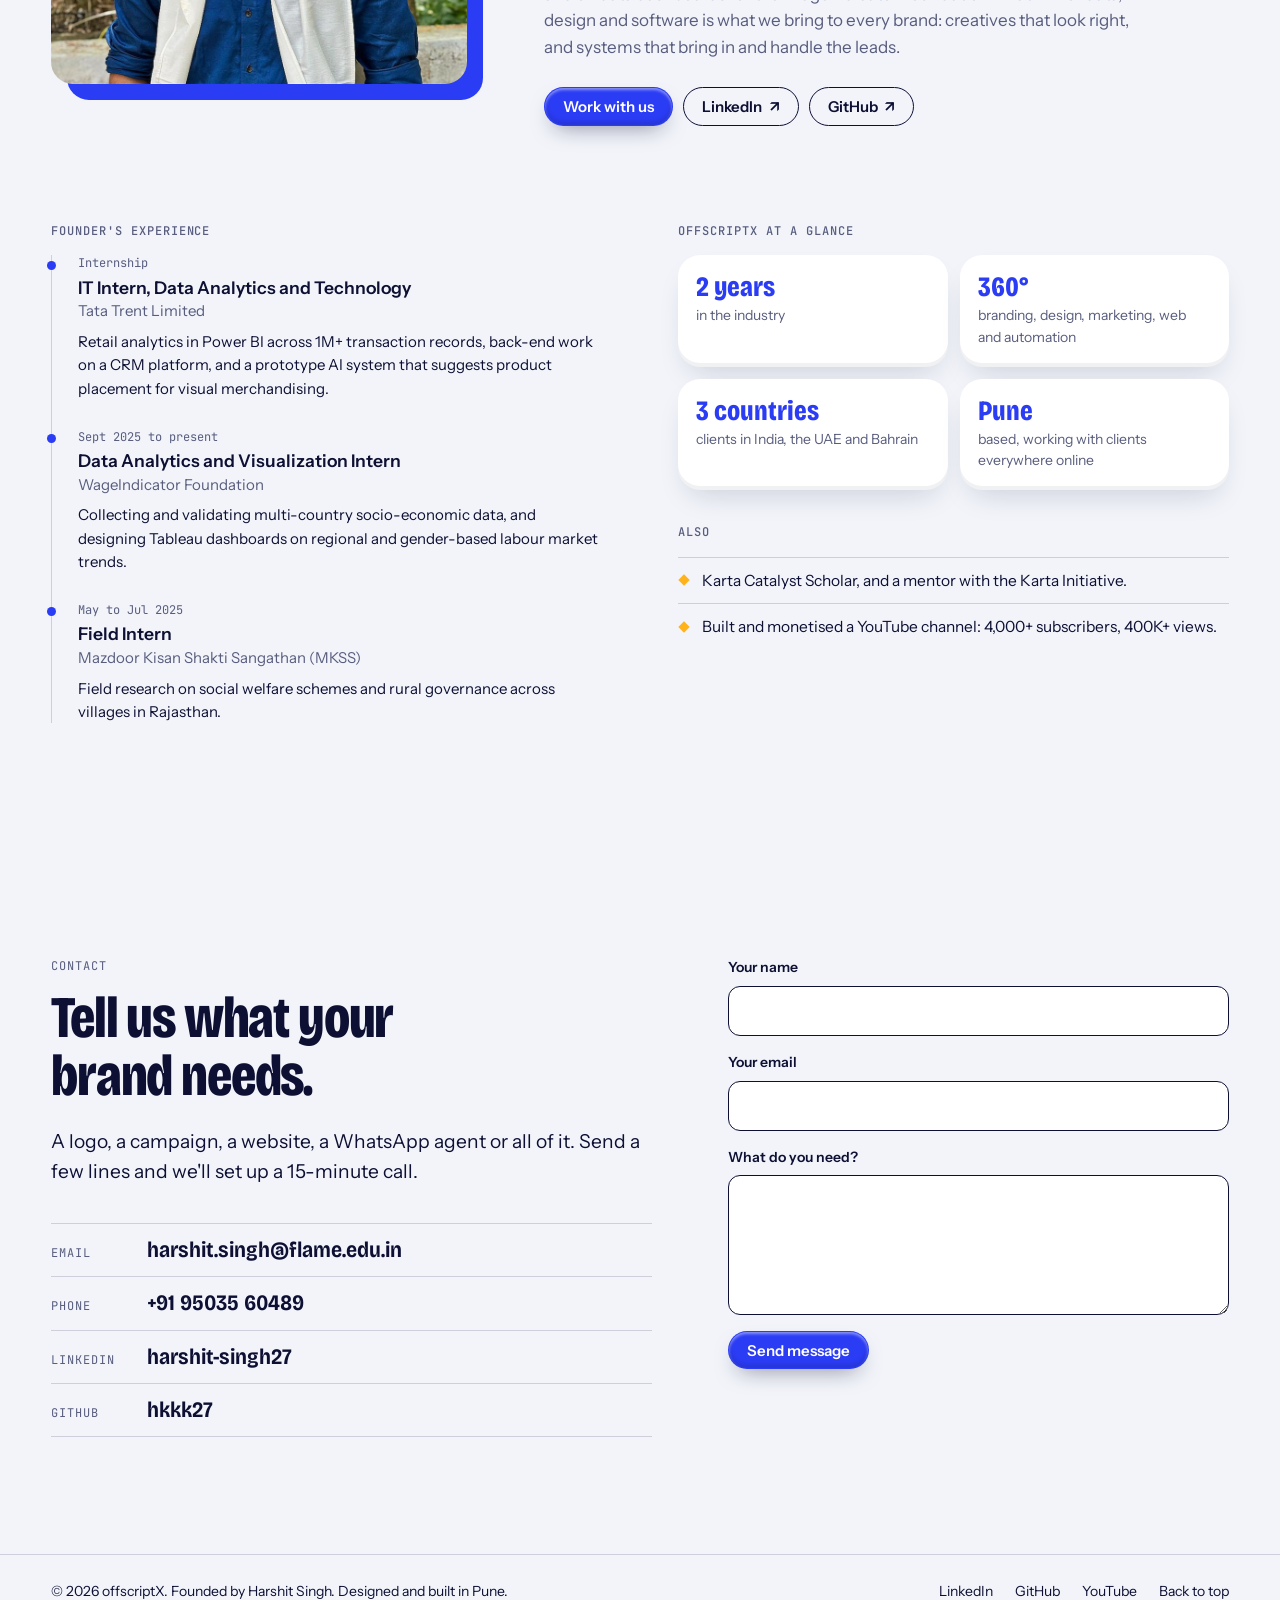
==== commit ee294fd7: "Clients: remove VTP and Rudra, add Chandrarang Group Co-Authored-By: Claude Opus 5.5 <noreply@anthro" ====
--- a/index.html
+++ b/index.html
@@ -1,620 +1,620 @@
-<!DOCTYPE html>
-<html lang="en">
-
-<head>
-    <meta charset="utf-8">
-    <meta name="viewport" content="width=device-width, initial-scale=1">
-    <title>offscriptX · 360° digital agency, Pune</title>
-    <meta name="description" content="offscriptX is a 360° digital agency in Pune: branding, design, websites, social media, digital marketing, WhatsApp agents and lead generation. Founded by Harshit Singh.">
-    <meta property="og:title" content="offscriptX · 360° digital agency">
-    <meta property="og:description" content="Branding, websites, social media, marketing and automation, under one roof. Every site shown is live.">
-    <meta property="og:type" content="website">
-    <meta property="og:url" content="https://harshit-singh-two.vercel.app/">
-    <meta property="og:image" content="https://harshit-singh-two.vercel.app/assets/og.jpg">
-    <meta name="twitter:card" content="summary_large_image">
-    <meta name="theme-color" content="#F2F4FA">
-    <link rel="icon" href="data:image/svg+xml,%3Csvg xmlns='http://www.w3.org/2000/svg' viewBox='0 0 64 64'%3E%3Crect width='64' height='64' rx='14' fill='%230D1033'/%3E%3Ccircle cx='32' cy='32' r='11' fill='%232B3CF5'/%3E%3Cellipse cx='32' cy='32' rx='24' ry='9' fill='none' stroke='%23F2F4FA' stroke-width='2.5' transform='rotate(-22 32 32)'/%3E%3Ccircle cx='52' cy='23' r='4.5' fill='%23FFB21A'/%3E%3C/svg%3E">
-
-    <link rel="preconnect" href="https://fonts.googleapis.com">
-    <link rel="preconnect" href="https://fonts.gstatic.com" crossorigin>
-    <link href="https://fonts.googleapis.com/css2?family=Bricolage+Grotesque:opsz,wdth,wght@12..96,75..100,400..800&family=Instrument+Sans:wght@400;500;600&family=JetBrains+Mono:wght@400;500&display=swap" rel="stylesheet">
-    <link href="assets/css/site.css" rel="stylesheet">
-    <script>document.documentElement.classList.add('js');</script>
-</head>
-
-<body data-theme="paper">
-    <a class="skip" href="#work">Skip to the work</a>
-
-    <header class="nav">
-        <a class="nav__brand" href="#top" aria-label="offscriptX, back to top">
-            <svg viewBox="0 0 32 32" aria-hidden="true"><circle cx="16" cy="16" r="6"/><ellipse cx="16" cy="16" rx="13.5" ry="5" transform="rotate(-22 16 16)"/><circle class="dot" cx="27.5" cy="11" r="2.6"/></svg>
-            <span>offscript<b class="x">X</b></span>
-        </a>
-        <button class="nav__toggle" type="button" aria-expanded="false" aria-controls="nav-links">Menu</button>
-        <nav class="nav__links" id="nav-links" aria-label="Sections">
-            <a href="#services">Services</a>
-            <a href="#work">Work</a>
-            <a href="#clients">Clients</a>
-            <a href="#about">About</a>
-            <a href="#contact">Contact</a>
-        </nav>
-        <a class="btn btn--solid nav__cta" href="#contact">Start a project</a>
-    </header>
-
-    <main>
-        <!-- Hero -->
-        <section class="hero" id="top" data-theme="paper">
-            <div class="hero__pin">
-            <div class="hero__copy wrap">
-                <div>
-                    <p class="eyebrow">offscriptX · 360° digital agency · Pune, India</p>
-                    <h1 class="hero__title">
-                        <span class="w" style="--i:0">Your</span> <span class="w" style="--i:1">brand,</span>
-                        <span class="w" style="--i:2">built</span> <span class="w" style="--i:3">and</span>
-                        <span class="w" style="--i:4">marketed</span> <span class="w w--mark" style="--i:5">end&nbsp;to&nbsp;end.</span>
-                    </h1>
-                </div>
-                <div class="hero__side">
-                    <p>Branding, design, websites, social media, ads, WhatsApp agents and lead generation, from one team with 2 years in the industry. Every site orbiting below is live. Spin the ring and open one.</p>
-                    <div class="hero__actions">
-                        <a class="btn btn--solid" href="#services">Our services</a>
-                        <a class="btn btn--line" href="#contact">Start a project</a>
-                    </div>
-                </div>
-            </div>
-
-            <div class="orbit" role="group" aria-label="Live sites. Drag to spin, or use the previous and next buttons.">
-                <svg class="orbit__path orbit__path--back" aria-hidden="true"><path/></svg>
-                <canvas class="orbit__globe" aria-hidden="true"></canvas>
-                <svg class="orbit__path orbit__path--front" aria-hidden="true"><path/></svg>
-
-                <a class="sat" href="https://studio-saanjh-two.vercel.app" target="_blank" rel="noopener" data-name="Studio Saanjh" data-meta="Interior design studio · Pune" data-pin="pune">
-                    <span class="sat__bar"><i></i><i></i><i></i><span>studio-saanjh-two.vercel.app</span></span>
-                    <img src="assets/work/saanjh-s.jpg" width="560" height="350" alt="Studio Saanjh home page" draggable="false">
-                </a>
-                <a class="sat" href="https://phad-painting.vercel.app" target="_blank" rel="noopener" data-name="Vijay Joshi · Phad Painting" data-meta="Folk artist · Shahpura, Rajasthan" data-pin="shahpura">
-                    <span class="sat__bar"><i></i><i></i><i></i><span>phad-painting.vercel.app</span></span>
-                    <img src="assets/work/phad-s.jpg" width="560" height="350" alt="Phad Painting of Shahpura home page" draggable="false">
-                </a>
-                <a class="sat" href="https://stambh-realty.vercel.app/Home.dc.html" target="_blank" rel="noopener" data-name="Stambh Realty" data-meta="Residential developer · Pune" data-pin="pune">
-                    <span class="sat__bar"><i></i><i></i><i></i><span>stambh-realty.vercel.app</span></span>
-                    <img src="assets/work/stambh-s.jpg" width="560" height="350" alt="Stambh Realty home page" draggable="false">
-                </a>
-                <a class="sat" href="https://blesssing-smile-foundation.vercel.app" target="_blank" rel="noopener" data-name="Blessing Smile Foundation" data-meta="Non-profit · Varanasi" data-pin="varanasi">
-                    <span class="sat__bar"><i></i><i></i><i></i><span>blesssing-smile-foundation.vercel.app</span></span>
-                    <img src="assets/work/blessing-s.jpg" width="560" height="350" alt="Blessing Smile Foundation home page" draggable="false">
-                </a>
-                <a class="sat" href="https://krish-urban-futures.vercel.app" target="_blank" rel="noopener" data-name="Prof. Krish · Immersive" data-meta="Academic portfolio · FLAME University, Pune" data-pin="pune">
-                    <span class="sat__bar"><i></i><i></i><i></i><span>krish-urban-futures.vercel.app</span></span>
-                    <img src="assets/work/krish-urban-s.jpg" width="560" height="350" alt="Prof. Krish portfolio, immersive version" draggable="false">
-                </a>
-                <a class="sat" href="https://azal-mehandi-art.vercel.app" target="_blank" rel="noopener" data-name="Azal Mehandi Art" data-meta="Henna artist · Sharjah and Dubai" data-pin="sharjah">
-                    <span class="sat__bar"><i></i><i></i><i></i><span>azal-mehandi-art.vercel.app</span></span>
-                    <img src="assets/work/azal-s.jpg" width="560" height="350" alt="Azal Mehandi Art home page" draggable="false">
-                </a>
-                <a class="sat" href="https://security-rust-ten.vercel.app" target="_blank" rel="noopener" data-name="Northwatch Security" data-meta="Security services · Concept" data-pin="">
-                    <span class="sat__bar"><i></i><i></i><i></i><span>security-rust-ten.vercel.app</span></span>
-                    <img src="assets/work/northwatch-s.jpg" width="560" height="350" alt="Northwatch Security home page" draggable="false">
-                </a>
-                <a class="sat" href="https://a-box-of-goodness.vercel.app" target="_blank" rel="noopener" data-name="A Box of Goodness" data-meta="Volunteer-run charity · Bahrain" data-pin="bahrain">
-                    <span class="sat__bar"><i></i><i></i><i></i><span>a-box-of-goodness.vercel.app</span></span>
-                    <img src="assets/work/boxofgoodness-s.jpg" width="560" height="350" alt="A Box of Goodness home page" draggable="false">
-                </a>
-                <a class="sat" href="https://www.vidit.tech/" target="_blank" rel="noopener" data-name="Vidit Gupta" data-meta="ML research portfolio · Mumbai" data-pin="mumbai">
-                    <span class="sat__bar"><i></i><i></i><i></i><span>vidit.tech</span></span>
-                    <img src="assets/work/vidit-s.jpg" width="560" height="350" alt="Vidit Gupta research portfolio" draggable="false">
-                </a>
-                <a class="sat" href="https://professinal-coaches.vercel.app" target="_blank" rel="noopener" data-name="Meera Iyer" data-meta="Executive coach · Pune" data-pin="pune">
-                    <span class="sat__bar"><i></i><i></i><i></i><span>professinal-coaches.vercel.app</span></span>
-                    <img src="assets/work/meera-s.jpg" width="560" height="350" alt="Meera Iyer executive coaching home page" draggable="false">
-                </a>
-                <a class="sat" href="https://professinal-ca.vercel.app" target="_blank" rel="noopener" data-name="CA Arjun Kulkarni" data-meta="Chartered accountant · Pune" data-pin="pune">
-                    <span class="sat__bar"><i></i><i></i><i></i><span>professinal-ca.vercel.app</span></span>
-                    <img src="assets/work/arjun-s.jpg" width="560" height="350" alt="CA Arjun Kulkarni practice home page" draggable="false">
-                </a>
-                <a class="sat" href="https://faculty-pages.vercel.app/sample-adviser/" target="_blank" rel="noopener" data-name="Fee-only investment adviser" data-meta="SEBI-registered adviser · Concept" data-pin="">
-                    <span class="sat__bar"><i></i><i></i><i></i><span>faculty-pages.vercel.app/sample-adviser</span></span>
-                    <img src="assets/work/adviser-s.jpg" width="560" height="350" alt="Fee-only investment adviser home page" draggable="false">
-                </a>
-                <a class="sat" href="https://krish-minimal.vercel.app" target="_blank" rel="noopener" data-name="Prof. Krish · Minimal" data-meta="Academic portfolio · FLAME University, Pune" data-pin="pune">
-                    <span class="sat__bar"><i></i><i></i><i></i><span>krish-minimal.vercel.app</span></span>
-                    <img src="assets/work/krish-minimal-s.jpg" width="560" height="350" alt="Prof. Krish portfolio, minimal version" draggable="false">
-                </a>
-                <a class="sat" href="https://krish-flame.vercel.app" target="_blank" rel="noopener" data-name="Prof. Krish · Editorial" data-meta="Academic portfolio · FLAME University, Pune" data-pin="pune">
-                    <span class="sat__bar"><i></i><i></i><i></i><span>krish-flame.vercel.app</span></span>
-                    <img src="assets/work/krish-flame-s.jpg" width="560" height="350" alt="Prof. Krish portfolio, editorial version" draggable="false">
-                </a>
-            </div>
-
-            <div class="facing wrap">
-                <button class="facing__step" type="button" data-step="-1" aria-label="Previous site">
-                    <svg viewBox="0 0 20 20" aria-hidden="true"><path d="M12.5 4 6.5 10l6 6"/></svg>
-                </button>
-                <p class="facing__text">
-                    <strong class="facing__name">Studio Saanjh</strong>
-                    <span class="facing__meta">Interior design studio · Pune</span>
-                </p>
-                <a class="facing__open" href="https://studio-saanjh-two.vercel.app" target="_blank" rel="noopener">Open site <span aria-hidden="true">↗</span></a>
-                <button class="facing__step" type="button" data-step="1" aria-label="Next site">
-                    <svg viewBox="0 0 20 20" aria-hidden="true"><path d="m7.5 4 6 6-6 6"/></svg>
-                </button>
-            </div>
-            <span class="hero__rail" aria-hidden="true"><i></i></span>
-            </div>
-        </section>
-
-        <!-- Services -->
-        <section class="section skills" id="services" data-theme="ultra">
-            <div class="wrap">
-                <header class="section__head" data-reveal>
-                    <p class="eyebrow">Services · 360° digital</p>
-                    <h2>Everything your brand needs, from one team.</h2>
-                    <p class="section__lede">2 years in the industry, across real estate, non-profits, artists, professionals and education.</p>
-                </header>
-                <ul class="svcs">
-                    <li class="svc" data-reveal>
-                        <svg class="svc__icon" viewBox="0 0 24 24" aria-hidden="true"><path d="M12 3l2.6 5.6 6 .7-4.5 4.1 1.2 6-5.3-3-5.3 3 1.2-6L3.4 9.3l6-.7z"/></svg>
-                        <h3>Branding and strategy</h3>
-                        <ul class="svc__list"><li>Brand identity and logos</li><li>Positioning</li><li>Brand guidelines</li><li>Content for companies</li></ul>
-                    </li>
-                    <li class="svc" data-reveal>
-                        <svg class="svc__icon" viewBox="0 0 24 24" aria-hidden="true"><path d="M4 20l4-1 11-11-3-3L5 16z"/><path d="M14 7l3 3"/></svg>
-                        <h3>Design</h3>
-                        <ul class="svc__list"><li>Posters and banners</li><li>CP creatives</li><li>Hoardings and OOH</li><li>Brochures</li></ul>
-                    </li>
-                    <li class="svc" data-reveal>
-                        <svg class="svc__icon" viewBox="0 0 24 24" aria-hidden="true"><rect x="3" y="3" width="18" height="18" rx="5"/><circle cx="12" cy="12" r="4"/><circle cx="17.5" cy="6.5" r=".6"/></svg>
-                        <h3>Social media marketing</h3>
-                        <ul class="svc__list"><li>Instagram posts and reels</li><li>Monthly creatives</li><li>Product and festive wishes</li><li>Page management</li></ul>
-                    </li>
-                    <li class="svc" data-reveal>
-                        <svg class="svc__icon" viewBox="0 0 24 24" aria-hidden="true"><path d="M3 10v4h3l6 4V6L6 10z"/><path d="M16 8.5a5 5 0 010 7"/><path d="M19 6a8.5 8.5 0 010 12"/></svg>
-                        <h3>Digital marketing</h3>
-                        <ul class="svc__list"><li>Instagram and Meta ads</li><li>Lead generation</li><li>Incentive and referral creatives</li><li>Client handling</li></ul>
-                    </li>
-                    <li class="svc" data-reveal>
-                        <svg class="svc__icon" viewBox="0 0 24 24" aria-hidden="true"><rect x="3" y="4" width="18" height="16" rx="2"/><path d="M3 9h18"/><path d="M6.5 6.5h.01M9 6.5h.01"/></svg>
-                        <h3>Websites</h3>
-                        <ul class="svc__list"><li>Design and development</li><li>Portfolios</li><li>Business and non-profit sites</li><li>Hosting and upkeep</li></ul>
-                    </li>
-                    <li class="svc" data-reveal>
-                        <svg class="svc__icon" viewBox="0 0 24 24" aria-hidden="true"><path d="M4 18.5V6a2 2 0 012-2h12a2 2 0 012 2v9a2 2 0 01-2 2H7z"/><path d="M8.5 10.5h.01M12 10.5h.01M15.5 10.5h.01"/></svg>
-                        <h3>WhatsApp and bots</h3>
-                        <ul class="svc__list"><li>WhatsApp AI agents</li><li>Message handling and auto-replies</li><li>Chatbots</li><li>CRM and automation</li></ul>
-                    </li>
-                    <li class="svc" data-reveal>
-                        <svg class="svc__icon" viewBox="0 0 24 24" aria-hidden="true"><path d="M4 21V8l6-4v17"/><path d="M10 21V10l10 3v8"/><path d="M3 21h18"/></svg>
-                        <h3>Project collaterals</h3>
-                        <ul class="svc__list"><li>Site and sales office branding</li><li>OOH campaigns</li><li>Exhibition stalls</li><li>A3 sales presenter and brochure</li></ul>
-                    </li>
-                    <li class="svc" data-reveal>
-                        <svg class="svc__icon" viewBox="0 0 24 24" aria-hidden="true"><rect x="3" y="5" width="18" height="16" rx="2"/><path d="M3 10h18M8 3v4M16 3v4"/></svg>
-                        <h3>Event collaterals</h3>
-                        <ul class="svc__list"><li>Event branding</li><li>Event presentations</li><li>Invitations</li></ul>
-                    </li>
-                </ul>
-            </div>
-        </section>
-
-        <!-- Process -->
-        <section class="section process" id="process" data-theme="paper">
-            <div class="wrap">
-                <header class="section__head" data-reveal>
-                    <p class="eyebrow">How we work</p>
-                    <h2>From first call to steady growth.</h2>
-                </header>
-                <ol class="steps">
-                    <li class="step" data-reveal>
-                        <span class="step__n">01</span>
-                        <h3>Discover</h3>
-                        <p>A short call to understand your business, your customers and what you want to grow.</p>
-                    </li>
-                    <li class="step" data-reveal>
-                        <span class="step__n">02</span>
-                        <h3>Plan</h3>
-                        <p>A clear plan: which services, which channels, the timeline and the cost.</p>
-                    </li>
-                    <li class="step" data-reveal>
-                        <span class="step__n">03</span>
-                        <h3>Create</h3>
-                        <p>Brand, creatives, website or bot, shared with you for feedback at each stage.</p>
-                    </li>
-                    <li class="step" data-reveal>
-                        <span class="step__n">04</span>
-                        <h3>Launch</h3>
-                        <p>We go live: the site, the campaign, the WhatsApp agent or the print run.</p>
-                    </li>
-                    <li class="step" data-reveal>
-                        <span class="step__n">05</span>
-                        <h3>Grow</h3>
-                        <p>Monthly creatives, ads and lead follow-up, with regular reports on what is working.</p>
-                    </li>
-                </ol>
-            </div>
-        </section>
-
-        <!-- Work -->
-        <section class="section work" id="work" data-theme="ink">
-            <div class="wrap">
-                <header class="section__head" data-reveal>
-                    <p class="eyebrow">Work</p>
-                    <h2>Every site here is live. Open any of them.</h2>
-                    <p class="section__lede">Sites marked <span class="tag">Concept</span> are design studies built around a sample or fictional brief. The photos in them are stand-ins.</p>
-                </header>
-
-                <div class="filters" role="group" aria-label="Filter sites by kind" data-reveal>
-                    <button type="button" class="filters__btn" data-filter="all" aria-pressed="true">All sites</button>
-                    <button type="button" class="filters__btn" data-filter="portfolio" aria-pressed="false">Portfolios</button>
-                    <button type="button" class="filters__btn" data-filter="business" aria-pressed="false">Businesses</button>
-                    <button type="button" class="filters__btn" data-filter="community" aria-pressed="false">Non-profits and artists</button>
-                </div>
-
-                <ul class="grid" id="site-grid">
-                    <li class="site" data-cat="business" data-reveal>
-                        <a class="site__shot" href="https://studio-saanjh-two.vercel.app" target="_blank" rel="noopener" tabindex="-1" aria-hidden="true">
-                            <img src="assets/work/saanjh.jpg" width="1120" height="700" alt="" loading="lazy">
-                        </a>
-                        <div class="site__body">
-                            <h3><a href="https://studio-saanjh-two.vercel.app" target="_blank" rel="noopener">Studio Saanjh</a> <span class="tag">Concept</span></h3>
-                            <p class="site__meta">Interior design studio · Pune</p>
-                            <p>Projects, process and services for a calm, tactile interior practice, with enquiries over WhatsApp.</p>
-                            <a class="site__url" href="https://studio-saanjh-two.vercel.app" target="_blank" rel="noopener">studio-saanjh-two.vercel.app <span aria-hidden="true">↗</span></a>
-                        </div>
-                    </li>
-
-                    <li class="site" data-cat="community" data-reveal>
-                        <a class="site__shot" href="https://phad-painting.vercel.app" target="_blank" rel="noopener" tabindex="-1" aria-hidden="true">
-                            <img src="assets/work/phad.jpg" width="1120" height="700" alt="" loading="lazy">
-                        </a>
-                        <div class="site__body">
-                            <h3><a href="https://phad-painting.vercel.app" target="_blank" rel="noopener">Vijay Joshi · Phad Painting</a></h3>
-                            <p class="site__meta">Folk artist · Shahpura, Rajasthan</p>
-                            <p>The story, lineage and collection of a thirteenth-generation Phad painter, with workshops and WhatsApp enquiries.</p>
-                            <a class="site__url" href="https://phad-painting.vercel.app" target="_blank" rel="noopener">phad-painting.vercel.app <span aria-hidden="true">↗</span></a>
-                        </div>
-                    </li>
-
-                    <li class="site" data-cat="business" data-reveal>
-                        <a class="site__shot" href="https://stambh-realty.vercel.app/Home.dc.html" target="_blank" rel="noopener" tabindex="-1" aria-hidden="true">
-                            <img src="assets/work/stambh.jpg" width="1120" height="700" alt="" loading="lazy">
-                        </a>
-                        <div class="site__body">
-                            <h3><a href="https://stambh-realty.vercel.app/Home.dc.html" target="_blank" rel="noopener">Stambh Realty</a></h3>
-                            <p class="site__meta">Residential developer · Pune</p>
-                            <p>Tower listings, a 3D building model on the home page and a site-visit booking flow.</p>
-                            <a class="site__url" href="https://stambh-realty.vercel.app/Home.dc.html" target="_blank" rel="noopener">stambh-realty.vercel.app <span aria-hidden="true">↗</span></a>
-                        </div>
-                    </li>
-
-                    <li class="site" data-cat="community" data-reveal>
-                        <a class="site__shot" href="https://blesssing-smile-foundation.vercel.app" target="_blank" rel="noopener" tabindex="-1" aria-hidden="true">
-                            <img src="assets/work/blessing.jpg" width="1120" height="700" alt="" loading="lazy">
-                        </a>
-                        <div class="site__body">
-                            <h3><a href="https://blesssing-smile-foundation.vercel.app" target="_blank" rel="noopener">Blessing Smile Foundation</a></h3>
-                            <p class="site__meta">Non-profit · Varanasi</p>
-                            <p>Food donation drives and cow welfare: programs, impact, a gallery and a donate flow with photo and video proof.</p>
-                            <a class="site__url" href="https://blesssing-smile-foundation.vercel.app" target="_blank" rel="noopener">blesssing-smile-foundation.vercel.app <span aria-hidden="true">↗</span></a>
-                        </div>
-                    </li>
-
-                    <li class="site site--wide" data-cat="portfolio" data-reveal>
-                        <div class="site__trio">
-                            <a href="https://krish-urban-futures.vercel.app" target="_blank" rel="noopener" tabindex="-1" aria-hidden="true"><img src="assets/work/krish-urban.jpg" width="1120" height="700" alt="" loading="lazy"></a>
-                            <a href="https://krish-flame.vercel.app" target="_blank" rel="noopener" tabindex="-1" aria-hidden="true"><img src="assets/work/krish-flame.jpg" width="1120" height="700" alt="" loading="lazy"></a>
-                            <a href="https://krish-minimal.vercel.app" target="_blank" rel="noopener" tabindex="-1" aria-hidden="true"><img src="assets/work/krish-minimal.jpg" width="1120" height="700" alt="" loading="lazy"></a>
-                        </div>
-                        <div class="site__body">
-                            <h3>Prof. Krish <span class="tag">Concept</span></h3>
-                            <p class="site__meta">Academic portfolio · FLAME University, Pune</p>
-                            <p>One professor's research, publications and teaching, designed three ways so the choice is about fit, not guesswork.</p>
-                            <p class="site__links">
-                                <a class="site__url" href="https://krish-urban-futures.vercel.app" target="_blank" rel="noopener">Immersive <span aria-hidden="true">↗</span></a>
-                                <a class="site__url" href="https://krish-flame.vercel.app" target="_blank" rel="noopener">Editorial <span aria-hidden="true">↗</span></a>
-                                <a class="site__url" href="https://krish-minimal.vercel.app" target="_blank" rel="noopener">Minimal <span aria-hidden="true">↗</span></a>
-                            </p>
-                        </div>
-                    </li>
-
-                    <li class="site" data-cat="community" data-reveal>
-                        <a class="site__shot" href="https://azal-mehandi-art.vercel.app" target="_blank" rel="noopener" tabindex="-1" aria-hidden="true">
-                            <img src="assets/work/azal.jpg" width="1120" height="700" alt="" loading="lazy">
-                        </a>
-                        <div class="site__body">
-                            <h3><a href="https://azal-mehandi-art.vercel.app" target="_blank" rel="noopener">Azal Mehandi Art</a></h3>
-                            <p class="site__meta">Henna artist · Sharjah and Dubai</p>
-                            <p>Bridal and party henna for a licensed artist who works across the UAE, with booking over WhatsApp.</p>
-                            <a class="site__url" href="https://azal-mehandi-art.vercel.app" target="_blank" rel="noopener">azal-mehandi-art.vercel.app <span aria-hidden="true">↗</span></a>
-                        </div>
-                    </li>
-
-                    <li class="site" data-cat="portfolio" data-reveal>
-                        <a class="site__shot" href="https://www.vidit.tech/" target="_blank" rel="noopener" tabindex="-1" aria-hidden="true">
-                            <img src="assets/work/vidit.jpg" width="1120" height="700" alt="" loading="lazy">
-                        </a>
-                        <div class="site__body">
-                            <h3><a href="https://www.vidit.tech/" target="_blank" rel="noopener">Vidit Gupta</a></h3>
-                            <p class="site__meta">ML research portfolio · Mumbai</p>
-                            <p>A portfolio laid out like a research paper: abstract, publications, experience and a downloadable resume.</p>
-                            <a class="site__url" href="https://www.vidit.tech/" target="_blank" rel="noopener">vidit.tech <span aria-hidden="true">↗</span></a>
-                        </div>
-                    </li>
-
-                    <li class="site" data-cat="community" data-reveal>
-                        <a class="site__shot" href="https://a-box-of-goodness.vercel.app" target="_blank" rel="noopener" tabindex="-1" aria-hidden="true">
-                            <img src="assets/work/boxofgoodness.jpg" width="1120" height="700" alt="" loading="lazy">
-                        </a>
-                        <div class="site__body">
-                            <h3><a href="https://a-box-of-goodness.vercel.app" target="_blank" rel="noopener">A Box of Goodness</a></h3>
-                            <p class="site__meta">Volunteer-run charity · Bahrain</p>
-                            <p>How to donate or volunteer with a charity that has delivered food and toys to families and migrant workers since 2016.</p>
-                            <a class="site__url" href="https://a-box-of-goodness.vercel.app" target="_blank" rel="noopener">a-box-of-goodness.vercel.app <span aria-hidden="true">↗</span></a>
-                        </div>
-                    </li>
-
-                    <li class="site" data-cat="business" data-reveal>
-                        <a class="site__shot" href="https://professinal-coaches.vercel.app" target="_blank" rel="noopener" tabindex="-1" aria-hidden="true">
-                            <img src="assets/work/meera.jpg" width="1120" height="700" alt="" loading="lazy">
-                        </a>
-                        <div class="site__body">
-                            <h3><a href="https://professinal-coaches.vercel.app" target="_blank" rel="noopener">Meera Iyer</a> <span class="tag">Concept</span></h3>
-                            <p class="site__meta">Executive coach and corporate trainer · Pune</p>
-                            <p>Programs, coaching and speaking for an executive coach, built around one action: booking a call.</p>
-                            <a class="site__url" href="https://professinal-coaches.vercel.app" target="_blank" rel="noopener">professinal-coaches.vercel.app <span aria-hidden="true">↗</span></a>
-                        </div>
-                    </li>
-
-                    <li class="site" data-cat="business" data-reveal>
-                        <a class="site__shot" href="https://professinal-ca.vercel.app" target="_blank" rel="noopener" tabindex="-1" aria-hidden="true">
-                            <img src="assets/work/arjun.jpg" width="1120" height="700" alt="" loading="lazy">
-                        </a>
-                        <div class="site__body">
-                            <h3><a href="https://professinal-ca.vercel.app" target="_blank" rel="noopener">CA Arjun Kulkarni</a> <span class="tag">Concept</span></h3>
-                            <p class="site__meta">Chartered accountant · Pune</p>
-                            <p>A practice site for a chartered accountant, with a tax calendar, a calculator and a knowledge centre, written to stay within ICAI's rules on advertising.</p>
-                            <a class="site__url" href="https://professinal-ca.vercel.app" target="_blank" rel="noopener">professinal-ca.vercel.app <span aria-hidden="true">↗</span></a>
-                        </div>
-                    </li>
-
-                    <li class="site" data-cat="business" data-reveal>
-                        <a class="site__shot" href="https://faculty-pages.vercel.app/sample-adviser/" target="_blank" rel="noopener" tabindex="-1" aria-hidden="true">
-                            <img src="assets/work/adviser.jpg" width="1120" height="700" alt="" loading="lazy">
-                        </a>
-                        <div class="site__body">
-                            <h3><a href="https://faculty-pages.vercel.app/sample-adviser/" target="_blank" rel="noopener">Fee-only investment adviser</a> <span class="tag">Concept</span></h3>
-                            <p class="site__meta">SEBI-registered adviser</p>
-                            <p>A site for a SEBI-registered investment adviser, with fee and commission calculators, Hindi and English, and the investor charter and monthly complaints table SEBI expects advisers to publish.</p>
-                            <a class="site__url" href="https://faculty-pages.vercel.app/sample-adviser/" target="_blank" rel="noopener">faculty-pages.vercel.app/sample-adviser <span aria-hidden="true">↗</span></a>
-                        </div>
-                    </li>
-
-                    <li class="site" data-cat="business" data-reveal>
-                        <a class="site__shot" href="https://security-rust-ten.vercel.app" target="_blank" rel="noopener" tabindex="-1" aria-hidden="true">
-                            <img src="assets/work/northwatch.jpg" width="1120" height="700" alt="" loading="lazy">
-                        </a>
-                        <div class="site__body">
-                            <h3><a href="https://security-rust-ten.vercel.app" target="_blank" rel="noopener">Northwatch Security</a> <span class="tag">Concept</span></h3>
-                            <p class="site__meta">Security services</p>
-                            <p>Services, coverage and client record for a guarding company, with a form to request a site assessment.</p>
-                            <a class="site__url" href="https://security-rust-ten.vercel.app" target="_blank" rel="noopener">security-rust-ten.vercel.app <span aria-hidden="true">↗</span></a>
-                        </div>
-                    </li>
-                </ul>
-
-                <div class="systems" data-reveal>
-                    <header class="systems__head">
-                        <p class="eyebrow">Beyond websites</p>
-                        <h2>Software, bots and automation we've built.</h2>
-                    </header>
-                    <ul class="rows">
-                        <li class="row">
-                            <h3>Karta Attendance <span class="tag">For Karta Initiative</span></h3>
-                            <p>An offline-first QR check-in platform for events. Check-ins are stored on the device and sync when the network returns. Includes a scanner for volunteers, a QR pass page for attendees and an admin dashboard.</p>
-                            <p class="row__stack">Python · FastAPI · offline sync</p>
-                            <p class="row__links">
-                                <a href="https://karta-attendance.vercel.app" target="_blank" rel="noopener">Scanner <span aria-hidden="true">↗</span></a>
-                                <a href="https://karta-attendance-sk4n.vercel.app" target="_blank" rel="noopener">QR pass <span aria-hidden="true">↗</span></a>
-                                <a href="https://karta-attendance-z2qd-nine.vercel.app" target="_blank" rel="noopener">Admin <span aria-hidden="true">↗</span></a>
-                                <a href="https://github.com/hkkk27/event-attendance-platform" target="_blank" rel="noopener">GitHub <span aria-hidden="true">↗</span></a>
-                            </p>
-                        </li>
-                        <li class="row">
-                            <h3>OmniLink CRM <span class="tag">Internship · Tata Trent</span></h3>
-                            <p>Built during an internship at Tata Trent. Back-end modules for a full-stack CRM: customer profiles, membership, consent workflows, timelines and audit logging, behind JWT authentication and role-based access.</p>
-                            <p class="row__stack">Python · FastAPI · REST · SQLite · JWT</p>
-                            <p class="row__links">
-                                <a href="https://github.com/hkkk27/Crm_platform" target="_blank" rel="noopener">GitHub <span aria-hidden="true">↗</span></a>
-                            </p>
-                        </li>
-                        <li class="row">
-                            <h3>WhatsApp AI agent <span class="tag">For Supriya Singh</span></h3>
-                            <p>A WhatsApp assistant that handles incoming messages and turns them into notes, reminders and tasks, then syncs them to Notion. We set up WhatsApp agents, auto-replies and lead capture for businesses.</p>
-                            <p class="row__stack">FastAPI · Twilio WhatsApp API · OpenRouter LLMs · Notion API</p>
-                            <p class="row__links">
-                                <a href="https://github.com/hkkk27/whatsapp-ai-agent" target="_blank" rel="noopener">GitHub <span aria-hidden="true">↗</span></a>
-                            </p>
-                        </li>
-                    </ul>
-                </div>
-            </div>
-        </section>
-
-        <!-- Clients -->
-        <section class="section clients" id="clients" data-theme="ink">
-            <div class="wrap">
-                <header class="section__head" data-reveal>
-                    <p class="eyebrow">Clients</p>
-                    <h2>Brands we've worked with.</h2>
-                </header>
-                <div class="marquee" data-reveal>
-                    <div class="marquee__track">
-                    <ul class="logos">
-                        <li class="logo logo--vtp">VTP<small>Realty</small></li>
-                        <li class="logo logo--rudra">Rudra<small>Real Estate</small></li>
-                        <li class="logo logo--trent">Trent</li>
-                        <li class="logo logo--karta">Karta<small>Initiative</small></li>
-                        <li class="logo logo--bsf"><span>Blessing Smile</span><small>Foundation</small></li>
-                        <li class="logo logo--phad"><span>Phad</span><small>Painting · Shahpura</small></li>
-                        <li class="logo logo--stambh">STAMBH<small>Realty</small></li>
-                        <li class="logo logo--vidit">vidit<i>.tech</i></li>
-                        <li class="logo logo--azal">Azal<small>Mehandi Art</small></li>
-                        <li class="logo logo--box">A Box of<small>Goodness</small></li>
-                    </ul>
-                    <ul class="logos" aria-hidden="true">
-                        <li class="logo logo--vtp">VTP<small>Realty</small></li>
-                        <li class="logo logo--rudra">Rudra<small>Real Estate</small></li>
-                        <li class="logo logo--trent">Trent</li>
-                        <li class="logo logo--karta">Karta<small>Initiative</small></li>
-                        <li class="logo logo--bsf"><span>Blessing Smile</span><small>Foundation</small></li>
-                        <li class="logo logo--phad"><span>Phad</span><small>Painting · Shahpura</small></li>
-                        <li class="logo logo--stambh">STAMBH<small>Realty</small></li>
-                        <li class="logo logo--vidit">vidit<i>.tech</i></li>
-                        <li class="logo logo--azal">Azal<small>Mehandi Art</small></li>
-                        <li class="logo logo--box">A Box of<small>Goodness</small></li>
-                    </ul>
-                    </div>
-                </div>
-
-                <header class="section__head clients__say" data-reveal>
-                    <p class="eyebrow">What clients say</p>
-                    <h2>In their words.</h2>
-                </header>
-                <div class="quotes">
-                    <figure class="quote" data-reveal>
-                        <blockquote>“Really happy with how the website turned out! He understood what we wanted and helped us present our foundation and our work online in a much better way. The overall experience was smooth.”</blockquote>
-                        <figcaption><strong>Blessing Smile Foundation</strong><span>Website</span></figcaption>
-                    </figure>
-                    <figure class="quote" data-reveal>
-                        <blockquote>“Working with him was a good experience. He built a WhatsApp agent for us that helps make handling messages easier. I really liked that he understood the requirement and worked on a solution around it.”</blockquote>
-                        <figcaption><strong>Supriya Singh</strong><span>WhatsApp AI agent</span></figcaption>
-                    </figure>
-                    <figure class="quote" data-reveal>
-                        <blockquote>“He handled our Instagram ads and created posts for us as well. It was great to have someone manage both the promotions and the creative side together. Happy with the work and the effort he put in!”</blockquote>
-                        <figcaption><strong>Shubham Singh</strong><span>Instagram ads and posts</span></figcaption>
-                    </figure>
-                    <figure class="quote" data-reveal>
-                        <blockquote>“Loved how my portfolio turned out! He made the whole thing look clean and professional, and it feels much better having my work presented properly in one place. Really happy with the result.”</blockquote>
-                        <figcaption><strong>Vidit Gupta</strong><span>Portfolio website</span></figcaption>
-                    </figure>
-                    <figure class="quote" data-reveal>
-                        <blockquote>“Really liked the website he made for us. He understood what we needed and turned it into something that looks professional and is easy to use. Overall, it was a nice experience working with him.”</blockquote>
-                        <figcaption><strong>Vijay Joshi · Phad Painting</strong><span>Website development</span></figcaption>
-                    </figure>
-                </div>
-            </div>
-        </section>
-
-        <!-- About -->
-        <section class="section about" id="about" data-theme="paper">
-            <div class="wrap">
-                <div class="about__top">
-                    <figure class="about__photo" data-reveal>
-                        <img src="assets/harshit.jpg" width="900" height="800" alt="Harshit Singh" loading="lazy">
-                    </figure>
-                    <div data-reveal>
-                        <p class="eyebrow">Founder</p>
-                        <h2>Harshit Singh, founder of offscriptX.</h2>
-                        <p class="about__lede">I started offscriptX to give businesses, brands and non-profits one team for everything digital: the brand, the creatives, the website, the marketing and the automation behind it.</p>
-                        <p>Before offscriptX I worked on retail analytics and a CRM platform at Tata Trent, and on data dashboards for the WageIndicator Foundation. That mix of data, design and software is what we bring to every brand: creatives that look right, and systems that bring in and handle the leads.</p>
-                        <p class="about__actions">
-                            <a class="btn btn--solid" href="#contact">Work with us</a>
-                            <a class="btn btn--line" href="https://www.linkedin.com/in/harshit-singh27/" target="_blank" rel="noopener">LinkedIn <span aria-hidden="true">↗</span></a>
-                            <a class="btn btn--line" href="https://github.com/hkkk27" target="_blank" rel="noopener">GitHub <span aria-hidden="true">↗</span></a>
-                        </p>
-                    </div>
-                </div>
-
-                <div class="about__cols">
-                    <div data-reveal>
-                        <h3 class="about__h">Founder's experience</h3>
-                        <ul class="timeline">
-                            <li>
-                                <p class="timeline__when">Internship</p>
-                                <h4>IT Intern, Data Analytics and Technology</h4>
-                                <p class="timeline__where">Tata Trent Limited</p>
-                                <p>Retail analytics in Power BI across 1M+ transaction records, back-end work on a CRM platform, and a prototype AI system that suggests product placement for visual merchandising.</p>
-                            </li>
-                            <li>
-                                <p class="timeline__when">Sept 2025 to present</p>
-                                <h4>Data Analytics and Visualization Intern</h4>
-                                <p class="timeline__where">WageIndicator Foundation</p>
-                                <p>Collecting and validating multi-country socio-economic data, and designing Tableau dashboards on regional and gender-based labour market trends.</p>
-                            </li>
-                            <li>
-                                <p class="timeline__when">May to Jul 2025</p>
-                                <h4>Field Intern</h4>
-                                <p class="timeline__where">Mazdoor Kisan Shakti Sangathan (MKSS)</p>
-                                <p>Field research on social welfare schemes and rural governance across villages in Rajasthan.</p>
-                            </li>
-                        </ul>
-                    </div>
-                    <div data-reveal>
-                        <h3 class="about__h">offscriptX at a glance</h3>
-                        <ul class="glance">
-                            <li><strong>2 years</strong><span>in the industry</span></li>
-                            <li><strong>360°</strong><span>branding, design, marketing, web and automation</span></li>
-                            <li><strong>3 countries</strong><span>clients in India, the UAE and Bahrain</span></li>
-                            <li><strong>Pune</strong><span>based, working with clients everywhere online</span></li>
-                        </ul>
-
-                        <h3 class="about__h about__h--gap">Also</h3>
-                        <ul class="also">
-                            <li>Karta Catalyst Scholar, and a mentor with the Karta Initiative.</li>
-                            <li>Built and monetised a YouTube channel: 4,000+ subscribers, 400K+ views.</li>
-                        </ul>
-                    </div>
-                </div>
-            </div>
-        </section>
-
-        <!-- Contact -->
-        <section class="section contact" id="contact" data-theme="marigold">
-            <div class="wrap contact__grid">
-                <div data-reveal>
-                    <p class="eyebrow">Contact</p>
-                    <h2>Tell us what your brand needs.</h2>
-                    <p class="contact__lede">A logo, a campaign, a website, a WhatsApp agent or all of it. Send a few lines and we'll set up a 15-minute call.</p>
-                    <ul class="contact__list">
-                        <li><span>Email</span><a href="mailto:harshit.singh@flame.edu.in">harshit.singh@flame.edu.in</a></li>
-                        <li><span>Phone</span><a href="tel:+919503560489">+91 95035 60489</a></li>
-                        <li><span>LinkedIn</span><a href="https://www.linkedin.com/in/harshit-singh27/" target="_blank" rel="noopener">harshit-singh27</a></li>
-                        <li><span>GitHub</span><a href="https://github.com/hkkk27" target="_blank" rel="noopener">hkkk27</a></li>
-                    </ul>
-                </div>
-                <form class="form" action="https://formspree.io/f/mpwqpjdr" method="POST" data-reveal>
-                    <label>Your name
-                        <input type="text" name="name" autocomplete="name" required>
-                    </label>
-                    <label>Your email
-                        <input type="email" name="email" autocomplete="email" required>
-                    </label>
-                    <label>What do you need?
-                        <textarea name="message" rows="5" required></textarea>
-                    </label>
-                    <button class="btn btn--solid" type="submit">Send message</button>
-                </form>
-            </div>
-        </section>
-    </main>
-
-    <footer class="footer" data-theme="marigold">
-        <div class="wrap footer__in">
-            <p>© 2026 offscriptX. Founded by Harshit Singh. Designed and built in Pune.</p>
-            <p class="footer__links">
-                <a href="https://www.linkedin.com/in/harshit-singh27/" target="_blank" rel="noopener">LinkedIn</a>
-                <a href="https://github.com/hkkk27" target="_blank" rel="noopener">GitHub</a>
-                <a href="https://www.youtube.com/@btnks99999" target="_blank" rel="noopener">YouTube</a>
-                <a href="#top">Back to top</a>
-            </p>
-        </div>
-    </footer>
-
-    <a class="wa" href="https://wa.me/919503560489?text=Hi%20offscriptX%2C%20I%27d%20like%20to%20talk%20about%20a%20project." target="_blank" rel="noopener" aria-label="Chat with us on WhatsApp">
-        <svg viewBox="0 0 24 24" aria-hidden="true"><path d="M4 20l1.3-4A8 8 0 1 1 8 18.7z"/><path d="M9 9.5c0 3 2.5 5.5 5.5 5.5l1-1.5-2-1-1 .8a4 4 0 0 1-1.8-1.8l.8-1-1-2z"/></svg>
-    </a>
-
-    <script src="assets/js/land.js"></script>
-    <script src="assets/js/site.js"></script>
-</body>
-
-</html>
+<!DOCTYPE html>
+<html lang="en">
+
+<head>
+    <meta charset="utf-8">
+    <meta name="viewport" content="width=device-width, initial-scale=1">
+    <title>offscriptX · 360° digital agency, Pune</title>
+    <meta name="description" content="offscriptX is a 360° digital agency in Pune: branding, design, websites, social media, digital marketing, WhatsApp agents and lead generation. Founded by Harshit Singh.">
+    <meta property="og:title" content="offscriptX · 360° digital agency">
+    <meta property="og:description" content="Branding, websites, social media, marketing and automation, under one roof. Every site shown is live.">
+    <meta property="og:type" content="website">
+    <meta property="og:url" content="https://harshit-singh-two.vercel.app/">
+    <meta property="og:image" content="https://harshit-singh-two.vercel.app/assets/og.jpg">
+    <meta name="twitter:card" content="summary_large_image">
+    <meta name="theme-color" content="#F2F4FA">
+    <link rel="icon" href="data:image/svg+xml,%3Csvg xmlns='http://www.w3.org/2000/svg' viewBox='0 0 64 64'%3E%3Crect width='64' height='64' rx='14' fill='%230D1033'/%3E%3Ccircle cx='32' cy='32' r='11' fill='%232B3CF5'/%3E%3Cellipse cx='32' cy='32' rx='24' ry='9' fill='none' stroke='%23F2F4FA' stroke-width='2.5' transform='rotate(-22 32 32)'/%3E%3Ccircle cx='52' cy='23' r='4.5' fill='%23FFB21A'/%3E%3C/svg%3E">
+
+    <link rel="preconnect" href="https://fonts.googleapis.com">
+    <link rel="preconnect" href="https://fonts.gstatic.com" crossorigin>
+    <link href="https://fonts.googleapis.com/css2?family=Bricolage+Grotesque:opsz,wdth,wght@12..96,75..100,400..800&family=Instrument+Sans:wght@400;500;600&family=JetBrains+Mono:wght@400;500&display=swap" rel="stylesheet">
+    <link href="assets/css/site.css" rel="stylesheet">
+    <script>document.documentElement.classList.add('js');</script>
+</head>
+
+<body data-theme="paper">
+    <a class="skip" href="#work">Skip to the work</a>
+
+    <header class="nav">
+        <a class="nav__brand" href="#top" aria-label="offscriptX, back to top">
+            <svg viewBox="0 0 32 32" aria-hidden="true"><circle cx="16" cy="16" r="6"/><ellipse cx="16" cy="16" rx="13.5" ry="5" transform="rotate(-22 16 16)"/><circle class="dot" cx="27.5" cy="11" r="2.6"/></svg>
+            <span>offscript<b class="x">X</b></span>
+        </a>
+        <button class="nav__toggle" type="button" aria-expanded="false" aria-controls="nav-links">Menu</button>
+        <nav class="nav__links" id="nav-links" aria-label="Sections">
+            <a href="#services">Services</a>
+            <a href="#work">Work</a>
+            <a href="#clients">Clients</a>
+            <a href="#about">About</a>
+            <a href="#contact">Contact</a>
+        </nav>
+        <a class="btn btn--solid nav__cta" href="#contact">Start a project</a>
+    </header>
+
+    <main>
+        <!-- Hero -->
+        <section class="hero" id="top" data-theme="paper">
+            <div class="hero__pin">
+            <div class="hero__copy wrap">
+                <div>
+                    <p class="eyebrow">offscriptX · 360° digital agency · Pune, India</p>
+                    <h1 class="hero__title">
+                        <span class="w" style="--i:0">Your</span> <span class="w" style="--i:1">brand,</span>
+                        <span class="w" style="--i:2">built</span> <span class="w" style="--i:3">and</span>
+                        <span class="w" style="--i:4">marketed</span> <span class="w w--mark" style="--i:5">end&nbsp;to&nbsp;end.</span>
+                    </h1>
+                </div>
+                <div class="hero__side">
+                    <p>Branding, design, websites, social media, ads, WhatsApp agents and lead generation, from one team with 2 years in the industry. Every site orbiting below is live. Spin the ring and open one.</p>
+                    <div class="hero__actions">
+                        <a class="btn btn--solid" href="#services">Our services</a>
+                        <a class="btn btn--line" href="#contact">Start a project</a>
+                    </div>
+                </div>
+            </div>
+
+            <div class="orbit" role="group" aria-label="Live sites. Drag to spin, or use the previous and next buttons.">
+                <svg class="orbit__path orbit__path--back" aria-hidden="true"><path/></svg>
+                <canvas class="orbit__globe" aria-hidden="true"></canvas>
+                <svg class="orbit__path orbit__path--front" aria-hidden="true"><path/></svg>
+
+                <a class="sat" href="https://studio-saanjh-two.vercel.app" target="_blank" rel="noopener" data-name="Studio Saanjh" data-meta="Interior design studio · Pune" data-pin="pune">
+                    <span class="sat__bar"><i></i><i></i><i></i><span>studio-saanjh-two.vercel.app</span></span>
+                    <img src="assets/work/saanjh-s.jpg" width="560" height="350" alt="Studio Saanjh home page" draggable="false">
+                </a>
+                <a class="sat" href="https://phad-painting.vercel.app" target="_blank" rel="noopener" data-name="Vijay Joshi · Phad Painting" data-meta="Folk artist · Shahpura, Rajasthan" data-pin="shahpura">
+                    <span class="sat__bar"><i></i><i></i><i></i><span>phad-painting.vercel.app</span></span>
+                    <img src="assets/work/phad-s.jpg" width="560" height="350" alt="Phad Painting of Shahpura home page" draggable="false">
+                </a>
+                <a class="sat" href="https://stambh-realty.vercel.app/Home.dc.html" target="_blank" rel="noopener" data-name="Stambh Realty" data-meta="Residential developer · Pune" data-pin="pune">
+                    <span class="sat__bar"><i></i><i></i><i></i><span>stambh-realty.vercel.app</span></span>
+                    <img src="assets/work/stambh-s.jpg" width="560" height="350" alt="Stambh Realty home page" draggable="false">
+                </a>
+                <a class="sat" href="https://blesssing-smile-foundation.vercel.app" target="_blank" rel="noopener" data-name="Blessing Smile Foundation" data-meta="Non-profit · Varanasi" data-pin="varanasi">
+                    <span class="sat__bar"><i></i><i></i><i></i><span>blesssing-smile-foundation.vercel.app</span></span>
+                    <img src="assets/work/blessing-s.jpg" width="560" height="350" alt="Blessing Smile Foundation home page" draggable="false">
+                </a>
+                <a class="sat" href="https://krish-urban-futures.vercel.app" target="_blank" rel="noopener" data-name="Prof. Krish · Immersive" data-meta="Academic portfolio · FLAME University, Pune" data-pin="pune">
+                    <span class="sat__bar"><i></i><i></i><i></i><span>krish-urban-futures.vercel.app</span></span>
+                    <img src="assets/work/krish-urban-s.jpg" width="560" height="350" alt="Prof. Krish portfolio, immersive version" draggable="false">
+                </a>
+                <a class="sat" href="https://azal-mehandi-art.vercel.app" target="_blank" rel="noopener" data-name="Azal Mehandi Art" data-meta="Henna artist · Sharjah and Dubai" data-pin="sharjah">
+                    <span class="sat__bar"><i></i><i></i><i></i><span>azal-mehandi-art.vercel.app</span></span>
+                    <img src="assets/work/azal-s.jpg" width="560" height="350" alt="Azal Mehandi Art home page" draggable="false">
+                </a>
+                <a class="sat" href="https://security-rust-ten.vercel.app" target="_blank" rel="noopener" data-name="Northwatch Security" data-meta="Security services · Concept" data-pin="">
+                    <span class="sat__bar"><i></i><i></i><i></i><span>security-rust-ten.vercel.app</span></span>
+                    <img src="assets/work/northwatch-s.jpg" width="560" height="350" alt="Northwatch Security home page" draggable="false">
+                </a>
+                <a class="sat" href="https://a-box-of-goodness.vercel.app" target="_blank" rel="noopener" data-name="A Box of Goodness" data-meta="Volunteer-run charity · Bahrain" data-pin="bahrain">
+                    <span class="sat__bar"><i></i><i></i><i></i><span>a-box-of-goodness.vercel.app</span></span>
+                    <img src="assets/work/boxofgoodness-s.jpg" width="560" height="350" alt="A Box of Goodness home page" draggable="false">
+                </a>
+                <a class="sat" href="https://www.vidit.tech/" target="_blank" rel="noopener" data-name="Vidit Gupta" data-meta="ML research portfolio · Mumbai" data-pin="mumbai">
+                    <span class="sat__bar"><i></i><i></i><i></i><span>vidit.tech</span></span>
+                    <img src="assets/work/vidit-s.jpg" width="560" height="350" alt="Vidit Gupta research portfolio" draggable="false">
+                </a>
+                <a class="sat" href="https://professinal-coaches.vercel.app" target="_blank" rel="noopener" data-name="Meera Iyer" data-meta="Executive coach · Pune" data-pin="pune">
+                    <span class="sat__bar"><i></i><i></i><i></i><span>professinal-coaches.vercel.app</span></span>
+                    <img src="assets/work/meera-s.jpg" width="560" height="350" alt="Meera Iyer executive coaching home page" draggable="false">
+                </a>
+                <a class="sat" href="https://professinal-ca.vercel.app" target="_blank" rel="noopener" data-name="CA Arjun Kulkarni" data-meta="Chartered accountant · Pune" data-pin="pune">
+                    <span class="sat__bar"><i></i><i></i><i></i><span>professinal-ca.vercel.app</span></span>
+                    <img src="assets/work/arjun-s.jpg" width="560" height="350" alt="CA Arjun Kulkarni practice home page" draggable="false">
+                </a>
+                <a class="sat" href="https://faculty-pages.vercel.app/sample-adviser/" target="_blank" rel="noopener" data-name="Fee-only investment adviser" data-meta="SEBI-registered adviser · Concept" data-pin="">
+                    <span class="sat__bar"><i></i><i></i><i></i><span>faculty-pages.vercel.app/sample-adviser</span></span>
+                    <img src="assets/work/adviser-s.jpg" width="560" height="350" alt="Fee-only investment adviser home page" draggable="false">
+                </a>
+                <a class="sat" href="https://krish-minimal.vercel.app" target="_blank" rel="noopener" data-name="Prof. Krish · Minimal" data-meta="Academic portfolio · FLAME University, Pune" data-pin="pune">
+                    <span class="sat__bar"><i></i><i></i><i></i><span>krish-minimal.vercel.app</span></span>
+                    <img src="assets/work/krish-minimal-s.jpg" width="560" height="350" alt="Prof. Krish portfolio, minimal version" draggable="false">
+                </a>
+                <a class="sat" href="https://krish-flame.vercel.app" target="_blank" rel="noopener" data-name="Prof. Krish · Editorial" data-meta="Academic portfolio · FLAME University, Pune" data-pin="pune">
+                    <span class="sat__bar"><i></i><i></i><i></i><span>krish-flame.vercel.app</span></span>
+                    <img src="assets/work/krish-flame-s.jpg" width="560" height="350" alt="Prof. Krish portfolio, editorial version" draggable="false">
+                </a>
+            </div>
+
+            <div class="facing wrap">
+                <button class="facing__step" type="button" data-step="-1" aria-label="Previous site">
+                    <svg viewBox="0 0 20 20" aria-hidden="true"><path d="M12.5 4 6.5 10l6 6"/></svg>
+                </button>
+                <p class="facing__text">
+                    <strong class="facing__name">Studio Saanjh</strong>
+                    <span class="facing__meta">Interior design studio · Pune</span>
+                </p>
+                <a class="facing__open" href="https://studio-saanjh-two.vercel.app" target="_blank" rel="noopener">Open site <span aria-hidden="true">↗</span></a>
+                <button class="facing__step" type="button" data-step="1" aria-label="Next site">
+                    <svg viewBox="0 0 20 20" aria-hidden="true"><path d="m7.5 4 6 6-6 6"/></svg>
+                </button>
+            </div>
+            <span class="hero__rail" aria-hidden="true"><i></i></span>
+            </div>
+        </section>
+
+        <!-- Services -->
+        <section class="section skills" id="services" data-theme="ultra">
+            <div class="wrap">
+                <header class="section__head" data-reveal>
+                    <p class="eyebrow">Services · 360° digital</p>
+                    <h2>Everything your brand needs, from one team.</h2>
+                    <p class="section__lede">2 years in the industry, across real estate, non-profits, artists, professionals and education.</p>
+                </header>
+                <ul class="svcs">
+                    <li class="svc" data-reveal>
+                        <svg class="svc__icon" viewBox="0 0 24 24" aria-hidden="true"><path d="M12 3l2.6 5.6 6 .7-4.5 4.1 1.2 6-5.3-3-5.3 3 1.2-6L3.4 9.3l6-.7z"/></svg>
+                        <h3>Branding and strategy</h3>
+                        <ul class="svc__list"><li>Brand identity and logos</li><li>Positioning</li><li>Brand guidelines</li><li>Content for companies</li></ul>
+                    </li>
+                    <li class="svc" data-reveal>
+                        <svg class="svc__icon" viewBox="0 0 24 24" aria-hidden="true"><path d="M4 20l4-1 11-11-3-3L5 16z"/><path d="M14 7l3 3"/></svg>
+                        <h3>Design</h3>
+                        <ul class="svc__list"><li>Posters and banners</li><li>CP creatives</li><li>Hoardings and OOH</li><li>Brochures</li></ul>
+                    </li>
+                    <li class="svc" data-reveal>
+                        <svg class="svc__icon" viewBox="0 0 24 24" aria-hidden="true"><rect x="3" y="3" width="18" height="18" rx="5"/><circle cx="12" cy="12" r="4"/><circle cx="17.5" cy="6.5" r=".6"/></svg>
+                        <h3>Social media marketing</h3>
+                        <ul class="svc__list"><li>Instagram posts and reels</li><li>Monthly creatives</li><li>Product and festive wishes</li><li>Page management</li></ul>
+                    </li>
+                    <li class="svc" data-reveal>
+                        <svg class="svc__icon" viewBox="0 0 24 24" aria-hidden="true"><path d="M3 10v4h3l6 4V6L6 10z"/><path d="M16 8.5a5 5 0 010 7"/><path d="M19 6a8.5 8.5 0 010 12"/></svg>
+                        <h3>Digital marketing</h3>
+                        <ul class="svc__list"><li>Instagram and Meta ads</li><li>Lead generation</li><li>Incentive and referral creatives</li><li>Client handling</li></ul>
+                    </li>
+                    <li class="svc" data-reveal>
+                        <svg class="svc__icon" viewBox="0 0 24 24" aria-hidden="true"><rect x="3" y="4" width="18" height="16" rx="2"/><path d="M3 9h18"/><path d="M6.5 6.5h.01M9 6.5h.01"/></svg>
+                        <h3>Websites</h3>
+                        <ul class="svc__list"><li>Design and development</li><li>Portfolios</li><li>Business and non-profit sites</li><li>Hosting and upkeep</li></ul>
+                    </li>
+                    <li class="svc" data-reveal>
+                        <svg class="svc__icon" viewBox="0 0 24 24" aria-hidden="true"><path d="M4 18.5V6a2 2 0 012-2h12a2 2 0 012 2v9a2 2 0 01-2 2H7z"/><path d="M8.5 10.5h.01M12 10.5h.01M15.5 10.5h.01"/></svg>
+                        <h3>WhatsApp and bots</h3>
+                        <ul class="svc__list"><li>WhatsApp AI agents</li><li>Message handling and auto-replies</li><li>Chatbots</li><li>CRM and automation</li></ul>
+                    </li>
+                    <li class="svc" data-reveal>
+                        <svg class="svc__icon" viewBox="0 0 24 24" aria-hidden="true"><path d="M4 21V8l6-4v17"/><path d="M10 21V10l10 3v8"/><path d="M3 21h18"/></svg>
+                        <h3>Project collaterals</h3>
+                        <ul class="svc__list"><li>Site and sales office branding</li><li>OOH campaigns</li><li>Exhibition stalls</li><li>A3 sales presenter and brochure</li></ul>
+                    </li>
+                    <li class="svc" data-reveal>
+                        <svg class="svc__icon" viewBox="0 0 24 24" aria-hidden="true"><rect x="3" y="5" width="18" height="16" rx="2"/><path d="M3 10h18M8 3v4M16 3v4"/></svg>
+                        <h3>Event collaterals</h3>
+                        <ul class="svc__list"><li>Event branding</li><li>Event presentations</li><li>Invitations</li></ul>
+                    </li>
+                </ul>
+            </div>
+        </section>
+
+        <!-- Process -->
+        <section class="section process" id="process" data-theme="paper">
+            <div class="wrap">
+                <header class="section__head" data-reveal>
+                    <p class="eyebrow">How we work</p>
+                    <h2>From first call to steady growth.</h2>
+                </header>
+                <ol class="steps">
+                    <li class="step" data-reveal>
+                        <span class="step__n">01</span>
+                        <h3>Discover</h3>
+                        <p>A short call to understand your business, your customers and what you want to grow.</p>
+                    </li>
+                    <li class="step" data-reveal>
+                        <span class="step__n">02</span>
+                        <h3>Plan</h3>
+                        <p>A clear plan: which services, which channels, the timeline and the cost.</p>
+                    </li>
+                    <li class="step" data-reveal>
+                        <span class="step__n">03</span>
+                        <h3>Create</h3>
+                        <p>Brand, creatives, website or bot, shared with you for feedback at each stage.</p>
+                    </li>
+                    <li class="step" data-reveal>
+                        <span class="step__n">04</span>
+                        <h3>Launch</h3>
+                        <p>We go live: the site, the campaign, the WhatsApp agent or the print run.</p>
+                    </li>
+                    <li class="step" data-reveal>
+                        <span class="step__n">05</span>
+                        <h3>Grow</h3>
+                        <p>Monthly creatives, ads and lead follow-up, with regular reports on what is working.</p>
+                    </li>
+                </ol>
+            </div>
+        </section>
+
+        <!-- Work -->
+        <section class="section work" id="work" data-theme="ink">
+            <div class="wrap">
+                <header class="section__head" data-reveal>
+                    <p class="eyebrow">Work</p>
+                    <h2>Every site here is live. Open any of them.</h2>
+                    <p class="section__lede">Sites marked <span class="tag">Concept</span> are design studies built around a sample or fictional brief. The photos in them are stand-ins.</p>
+                </header>
+
+                <div class="filters" role="group" aria-label="Filter sites by kind" data-reveal>
+                    <button type="button" class="filters__btn" data-filter="all" aria-pressed="true">All sites</button>
+                    <button type="button" class="filters__btn" data-filter="portfolio" aria-pressed="false">Portfolios</button>
+                    <button type="button" class="filters__btn" data-filter="business" aria-pressed="false">Businesses</button>
+                    <button type="button" class="filters__btn" data-filter="community" aria-pressed="false">Non-profits and artists</button>
+                </div>
+
+                <ul class="grid" id="site-grid">
+                    <li class="site" data-cat="business" data-reveal>
+                        <a class="site__shot" href="https://studio-saanjh-two.vercel.app" target="_blank" rel="noopener" tabindex="-1" aria-hidden="true">
+                            <img src="assets/work/saanjh.jpg" width="1120" height="700" alt="" loading="lazy">
+                        </a>
+                        <div class="site__body">
+                            <h3><a href="https://studio-saanjh-two.vercel.app" target="_blank" rel="noopener">Studio Saanjh</a> <span class="tag">Concept</span></h3>
+                            <p class="site__meta">Interior design studio · Pune</p>
+                            <p>Projects, process and services for a calm, tactile interior practice, with enquiries over WhatsApp.</p>
+                            <a class="site__url" href="https://studio-saanjh-two.vercel.app" target="_blank" rel="noopener">studio-saanjh-two.vercel.app <span aria-hidden="true">↗</span></a>
+                        </div>
+                    </li>
+
+                    <li class="site" data-cat="community" data-reveal>
+                        <a class="site__shot" href="https://phad-painting.vercel.app" target="_blank" rel="noopener" tabindex="-1" aria-hidden="true">
+                            <img src="assets/work/phad.jpg" width="1120" height="700" alt="" loading="lazy">
+                        </a>
+                        <div class="site__body">
+                            <h3><a href="https://phad-painting.vercel.app" target="_blank" rel="noopener">Vijay Joshi · Phad Painting</a></h3>
+                            <p class="site__meta">Folk artist · Shahpura, Rajasthan</p>
+                            <p>The story, lineage and collection of a thirteenth-generation Phad painter, with workshops and WhatsApp enquiries.</p>
+                            <a class="site__url" href="https://phad-painting.vercel.app" target="_blank" rel="noopener">phad-painting.vercel.app <span aria-hidden="true">↗</span></a>
+                        </div>
+                    </li>
+
+                    <li class="site" data-cat="business" data-reveal>
+                        <a class="site__shot" href="https://stambh-realty.vercel.app/Home.dc.html" target="_blank" rel="noopener" tabindex="-1" aria-hidden="true">
+                            <img src="assets/work/stambh.jpg" width="1120" height="700" alt="" loading="lazy">
+                        </a>
+                        <div class="site__body">
+                            <h3><a href="https://stambh-realty.vercel.app/Home.dc.html" target="_blank" rel="noopener">Stambh Realty</a></h3>
+                            <p class="site__meta">Residential developer · Pune</p>
+                            <p>Tower listings, a 3D building model on the home page and a site-visit booking flow.</p>
+                            <a class="site__url" href="https://stambh-realty.vercel.app/Home.dc.html" target="_blank" rel="noopener">stambh-realty.vercel.app <span aria-hidden="true">↗</span></a>
+                        </div>
+                    </li>
+
+                    <li class="site" data-cat="community" data-reveal>
+                        <a class="site__shot" href="https://blesssing-smile-foundation.vercel.app" target="_blank" rel="noopener" tabindex="-1" aria-hidden="true">
+                            <img src="assets/work/blessing.jpg" width="1120" height="700" alt="" loading="lazy">
+                        </a>
+                        <div class="site__body">
+                            <h3><a href="https://blesssing-smile-foundation.vercel.app" target="_blank" rel="noopener">Blessing Smile Foundation</a></h3>
+                            <p class="site__meta">Non-profit · Varanasi</p>
+                            <p>Food donation drives and cow welfare: programs, impact, a gallery and a donate flow with photo and video proof.</p>
+                            <a class="site__url" href="https://blesssing-smile-foundation.vercel.app" target="_blank" rel="noopener">blesssing-smile-foundation.vercel.app <span aria-hidden="true">↗</span></a>
+                        </div>
+                    </li>
+
+                    <li class="site site--wide" data-cat="portfolio" data-reveal>
+                        <div class="site__trio">
+                            <a href="https://krish-urban-futures.vercel.app" target="_blank" rel="noopener" tabindex="-1" aria-hidden="true"><img src="assets/work/krish-urban.jpg" width="1120" height="700" alt="" loading="lazy"></a>
+                            <a href="https://krish-flame.vercel.app" target="_blank" rel="noopener" tabindex="-1" aria-hidden="true"><img src="assets/work/krish-flame.jpg" width="1120" height="700" alt="" loading="lazy"></a>
+                            <a href="https://krish-minimal.vercel.app" target="_blank" rel="noopener" tabindex="-1" aria-hidden="true"><img src="assets/work/krish-minimal.jpg" width="1120" height="700" alt="" loading="lazy"></a>
+                        </div>
+                        <div class="site__body">
+                            <h3>Prof. Krish <span class="tag">Concept</span></h3>
+                            <p class="site__meta">Academic portfolio · FLAME University, Pune</p>
+                            <p>One professor's research, publications and teaching, designed three ways so the choice is about fit, not guesswork.</p>
+                            <p class="site__links">
+                                <a class="site__url" href="https://krish-urban-futures.vercel.app" target="_blank" rel="noopener">Immersive <span aria-hidden="true">↗</span></a>
+                                <a class="site__url" href="https://krish-flame.vercel.app" target="_blank" rel="noopener">Editorial <span aria-hidden="true">↗</span></a>
+                                <a class="site__url" href="https://krish-minimal.vercel.app" target="_blank" rel="noopener">Minimal <span aria-hidden="true">↗</span></a>
+                            </p>
+                        </div>
+                    </li>
+
+                    <li class="site" data-cat="community" data-reveal>
+                        <a class="site__shot" href="https://azal-mehandi-art.vercel.app" target="_blank" rel="noopener" tabindex="-1" aria-hidden="true">
+                            <img src="assets/work/azal.jpg" width="1120" height="700" alt="" loading="lazy">
+                        </a>
+                        <div class="site__body">
+                            <h3><a href="https://azal-mehandi-art.vercel.app" target="_blank" rel="noopener">Azal Mehandi Art</a></h3>
+                            <p class="site__meta">Henna artist · Sharjah and Dubai</p>
+                            <p>Bridal and party henna for a licensed artist who works across the UAE, with booking over WhatsApp.</p>
+                            <a class="site__url" href="https://azal-mehandi-art.vercel.app" target="_blank" rel="noopener">azal-mehandi-art.vercel.app <span aria-hidden="true">↗</span></a>
+                        </div>
+                    </li>
+
+                    <li class="site" data-cat="portfolio" data-reveal>
+                        <a class="site__shot" href="https://www.vidit.tech/" target="_blank" rel="noopener" tabindex="-1" aria-hidden="true">
+                            <img src="assets/work/vidit.jpg" width="1120" height="700" alt="" loading="lazy">
+                        </a>
+                        <div class="site__body">
+                            <h3><a href="https://www.vidit.tech/" target="_blank" rel="noopener">Vidit Gupta</a></h3>
+                            <p class="site__meta">ML research portfolio · Mumbai</p>
+                            <p>A portfolio laid out like a research paper: abstract, publications, experience and a downloadable resume.</p>
+                            <a class="site__url" href="https://www.vidit.tech/" target="_blank" rel="noopener">vidit.tech <span aria-hidden="true">↗</span></a>
+                        </div>
+                    </li>
+
+                    <li class="site" data-cat="community" data-reveal>
+                        <a class="site__shot" href="https://a-box-of-goodness.vercel.app" target="_blank" rel="noopener" tabindex="-1" aria-hidden="true">
+                            <img src="assets/work/boxofgoodness.jpg" width="1120" height="700" alt="" loading="lazy">
+                        </a>
+                        <div class="site__body">
+                            <h3><a href="https://a-box-of-goodness.vercel.app" target="_blank" rel="noopener">A Box of Goodness</a></h3>
+                            <p class="site__meta">Volunteer-run charity · Bahrain</p>
+                            <p>How to donate or volunteer with a charity that has delivered food and toys to families and migrant workers since 2016.</p>
+                            <a class="site__url" href="https://a-box-of-goodness.vercel.app" target="_blank" rel="noopener">a-box-of-goodness.vercel.app <span aria-hidden="true">↗</span></a>
+                        </div>
+                    </li>
+
+                    <li class="site" data-cat="business" data-reveal>
+                        <a class="site__shot" href="https://professinal-coaches.vercel.app" target="_blank" rel="noopener" tabindex="-1" aria-hidden="true">
+                            <img src="assets/work/meera.jpg" width="1120" height="700" alt="" loading="lazy">
+                        </a>
+                        <div class="site__body">
+                            <h3><a href="https://professinal-coaches.vercel.app" target="_blank" rel="noopener">Meera Iyer</a> <span class="tag">Concept</span></h3>
+                            <p class="site__meta">Executive coach and corporate trainer · Pune</p>
+                            <p>Programs, coaching and speaking for an executive coach, built around one action: booking a call.</p>
+                            <a class="site__url" href="https://professinal-coaches.vercel.app" target="_blank" rel="noopener">professinal-coaches.vercel.app <span aria-hidden="true">↗</span></a>
+                        </div>
+                    </li>
+
+                    <li class="site" data-cat="business" data-reveal>
+                        <a class="site__shot" href="https://professinal-ca.vercel.app" target="_blank" rel="noopener" tabindex="-1" aria-hidden="true">
+                            <img src="assets/work/arjun.jpg" width="1120" height="700" alt="" loading="lazy">
+                        </a>
+                        <div class="site__body">
+                            <h3><a href="https://professinal-ca.vercel.app" target="_blank" rel="noopener">CA Arjun Kulkarni</a> <span class="tag">Concept</span></h3>
+                            <p class="site__meta">Chartered accountant · Pune</p>
+                            <p>A practice site for a chartered accountant, with a tax calendar, a calculator and a knowledge centre, written to stay within ICAI's rules on advertising.</p>
+                            <a class="site__url" href="https://professinal-ca.vercel.app" target="_blank" rel="noopener">professinal-ca.vercel.app <span aria-hidden="true">↗</span></a>
+                        </div>
+                    </li>
+
+                    <li class="site" data-cat="business" data-reveal>
+                        <a class="site__shot" href="https://faculty-pages.vercel.app/sample-adviser/" target="_blank" rel="noopener" tabindex="-1" aria-hidden="true">
+                            <img src="assets/work/adviser.jpg" width="1120" height="700" alt="" loading="lazy">
+                        </a>
+                        <div class="site__body">
+                            <h3><a href="https://faculty-pages.vercel.app/sample-adviser/" target="_blank" rel="noopener">Fee-only investment adviser</a> <span class="tag">Concept</span></h3>
+                            <p class="site__meta">SEBI-registered adviser</p>
+                            <p>A site for a SEBI-registered investment adviser, with fee and commission calculators, Hindi and English, and the investor charter and monthly complaints table SEBI expects advisers to publish.</p>
+                            <a class="site__url" href="https://faculty-pages.vercel.app/sample-adviser/" target="_blank" rel="noopener">faculty-pages.vercel.app/sample-adviser <span aria-hidden="true">↗</span></a>
+                        </div>
+                    </li>
+
+                    <li class="site" data-cat="business" data-reveal>
+                        <a class="site__shot" href="https://security-rust-ten.vercel.app" target="_blank" rel="noopener" tabindex="-1" aria-hidden="true">
+                            <img src="assets/work/northwatch.jpg" width="1120" height="700" alt="" loading="lazy">
+                        </a>
+                        <div class="site__body">
+                            <h3><a href="https://security-rust-ten.vercel.app" target="_blank" rel="noopener">Northwatch Security</a> <span class="tag">Concept</span></h3>
+                            <p class="site__meta">Security services</p>
+                            <p>Services, coverage and client record for a guarding company, with a form to request a site assessment.</p>
+                            <a class="site__url" href="https://security-rust-ten.vercel.app" target="_blank" rel="noopener">security-rust-ten.vercel.app <span aria-hidden="true">↗</span></a>
+                        </div>
+                    </li>
+                </ul>
+
+                <div class="systems" data-reveal>
+                    <header class="systems__head">
+                        <p class="eyebrow">Beyond websites</p>
+                        <h2>Software, bots and automation we've built.</h2>
+                    </header>
+                    <ul class="rows">
+                        <li class="row">
+                            <h3>Karta Attendance <span class="tag">For Karta Initiative</span></h3>
+                            <p>An offline-first QR check-in platform for events. Check-ins are stored on the device and sync when the network returns. Includes a scanner for volunteers, a QR pass page for attendees and an admin dashboard.</p>
+                            <p class="row__stack">Python · FastAPI · offline sync</p>
+                            <p class="row__links">
+                                <a href="https://karta-attendance.vercel.app" target="_blank" rel="noopener">Scanner <span aria-hidden="true">↗</span></a>
+                                <a href="https://karta-attendance-sk4n.vercel.app" target="_blank" rel="noopener">QR pass <span aria-hidden="true">↗</span></a>
+                                <a href="https://karta-attendance-z2qd-nine.vercel.app" target="_blank" rel="noopener">Admin <span aria-hidden="true">↗</span></a>
+                                <a href="https://github.com/hkkk27/event-attendance-platform" target="_blank" rel="noopener">GitHub <span aria-hidden="true">↗</span></a>
+                            </p>
+                        </li>
+                        <li class="row">
+                            <h3>OmniLink CRM <span class="tag">Internship · Tata Trent</span></h3>
+                            <p>Built during an internship at Tata Trent. Back-end modules for a full-stack CRM: customer profiles, membership, consent workflows, timelines and audit logging, behind JWT authentication and role-based access.</p>
+                            <p class="row__stack">Python · FastAPI · REST · SQLite · JWT</p>
+                            <p class="row__links">
+                                <a href="https://github.com/hkkk27/Crm_platform" target="_blank" rel="noopener">GitHub <span aria-hidden="true">↗</span></a>
+                            </p>
+                        </li>
+                        <li class="row">
+                            <h3>WhatsApp AI agent <span class="tag">For Supriya Singh</span></h3>
+                            <p>A WhatsApp assistant that handles incoming messages and turns them into notes, reminders and tasks, then syncs them to Notion. We set up WhatsApp agents, auto-replies and lead capture for businesses.</p>
+                            <p class="row__stack">FastAPI · Twilio WhatsApp API · OpenRouter LLMs · Notion API</p>
+                            <p class="row__links">
+                                <a href="https://github.com/hkkk27/whatsapp-ai-agent" target="_blank" rel="noopener">GitHub <span aria-hidden="true">↗</span></a>
+                            </p>
+                        </li>
+                    </ul>
+                </div>
+            </div>
+        </section>
+
+        <!-- Clients -->
+        <section class="section clients" id="clients" data-theme="ink">
+            <div class="wrap">
+                <header class="section__head" data-reveal>
+                    <p class="eyebrow">Clients</p>
+                    <h2>Brands we've worked with.</h2>
+                </header>
+                <div class="marquee" data-reveal>
+                    <div class="marquee__track">
+                    <ul class="logos">
+                        <li class="logo logo--chandrarang">Chandrarang<small>Group · Pune</small></li>+
+                        <li class="logo logo--trent">Trent</li>
+                        <li class="logo logo--karta">Karta<small>Initiative</small></li>
+                        <li class="logo logo--bsf"><span>Blessing Smile</span><small>Foundation</small></li>
+                        <li class="logo logo--phad"><span>Phad</span><small>Painting · Shahpura</small></li>
+                        <li class="logo logo--stambh">STAMBH<small>Realty</small></li>
+                        <li class="logo logo--vidit">vidit<i>.tech</i></li>
+                        <li class="logo logo--azal">Azal<small>Mehandi Art</small></li>
+                        <li class="logo logo--box">A Box of<small>Goodness</small></li>
+                    </ul>
+                    <ul class="logos" aria-hidden="true">
+                        <li class="logo logo--chandrarang">Chandrarang<small>Group · Pune</small></li>+
+                        <li class="logo logo--trent">Trent</li>
+                        <li class="logo logo--karta">Karta<small>Initiative</small></li>
+                        <li class="logo logo--bsf"><span>Blessing Smile</span><small>Foundation</small></li>
+                        <li class="logo logo--phad"><span>Phad</span><small>Painting · Shahpura</small></li>
+                        <li class="logo logo--stambh">STAMBH<small>Realty</small></li>
+                        <li class="logo logo--vidit">vidit<i>.tech</i></li>
+                        <li class="logo logo--azal">Azal<small>Mehandi Art</small></li>
+                        <li class="logo logo--box">A Box of<small>Goodness</small></li>
+                    </ul>
+                    </div>
+                </div>
+
+                <header class="section__head clients__say" data-reveal>
+                    <p class="eyebrow">What clients say</p>
+                    <h2>In their words.</h2>
+                </header>
+                <div class="quotes">
+                    <figure class="quote" data-reveal>
+                        <blockquote>“Really happy with how the website turned out! He understood what we wanted and helped us present our foundation and our work online in a much better way. The overall experience was smooth.”</blockquote>
+                        <figcaption><strong>Blessing Smile Foundation</strong><span>Website</span></figcaption>
+                    </figure>
+                    <figure class="quote" data-reveal>
+                        <blockquote>“Working with him was a good experience. He built a WhatsApp agent for us that helps make handling messages easier. I really liked that he understood the requirement and worked on a solution around it.”</blockquote>
+                        <figcaption><strong>Supriya Singh</strong><span>WhatsApp AI agent</span></figcaption>
+                    </figure>
+                    <figure class="quote" data-reveal>
+                        <blockquote>“He handled our Instagram ads and created posts for us as well. It was great to have someone manage both the promotions and the creative side together. Happy with the work and the effort he put in!”</blockquote>
+                        <figcaption><strong>Shubham Singh</strong><span>Instagram ads and posts</span></figcaption>
+                    </figure>
+                    <figure class="quote" data-reveal>
+                        <blockquote>“Loved how my portfolio turned out! He made the whole thing look clean and professional, and it feels much better having my work presented properly in one place. Really happy with the result.”</blockquote>
+                        <figcaption><strong>Vidit Gupta</strong><span>Portfolio website</span></figcaption>
+                    </figure>
+                    <figure class="quote" data-reveal>
+                        <blockquote>“Really liked the website he made for us. He understood what we needed and turned it into something that looks professional and is easy to use. Overall, it was a nice experience working with him.”</blockquote>
+                        <figcaption><strong>Vijay Joshi · Phad Painting</strong><span>Website development</span></figcaption>
+                    </figure>
+                </div>
+            </div>
+        </section>
+
+        <!-- About -->
+        <section class="section about" id="about" data-theme="paper">
+            <div class="wrap">
+                <div class="about__top">
+                    <figure class="about__photo" data-reveal>
+                        <img src="assets/harshit.jpg" width="900" height="800" alt="Harshit Singh" loading="lazy">
+                    </figure>
+                    <div data-reveal>
+                        <p class="eyebrow">Founder</p>
+                        <h2>Harshit Singh, founder of offscriptX.</h2>
+                        <p class="about__lede">I started offscriptX to give businesses, brands and non-profits one team for everything digital: the brand, the creatives, the website, the marketing and the automation behind it.</p>
+                        <p>Before offscriptX I worked on retail analytics and a CRM platform at Tata Trent, and on data dashboards for the WageIndicator Foundation. That mix of data, design and software is what we bring to every brand: creatives that look right, and systems that bring in and handle the leads.</p>
+                        <p class="about__actions">
+                            <a class="btn btn--solid" href="#contact">Work with us</a>
+                            <a class="btn btn--line" href="https://www.linkedin.com/in/harshit-singh27/" target="_blank" rel="noopener">LinkedIn <span aria-hidden="true">↗</span></a>
+                            <a class="btn btn--line" href="https://github.com/hkkk27" target="_blank" rel="noopener">GitHub <span aria-hidden="true">↗</span></a>
+                        </p>
+                    </div>
+                </div>
+
+                <div class="about__cols">
+                    <div data-reveal>
+                        <h3 class="about__h">Founder's experience</h3>
+                        <ul class="timeline">
+                            <li>
+                                <p class="timeline__when">Internship</p>
+                                <h4>IT Intern, Data Analytics and Technology</h4>
+                                <p class="timeline__where">Tata Trent Limited</p>
+                                <p>Retail analytics in Power BI across 1M+ transaction records, back-end work on a CRM platform, and a prototype AI system that suggests product placement for visual merchandising.</p>
+                            </li>
+                            <li>
+                                <p class="timeline__when">Sept 2025 to present</p>
+                                <h4>Data Analytics and Visualization Intern</h4>
+                                <p class="timeline__where">WageIndicator Foundation</p>
+                                <p>Collecting and validating multi-country socio-economic data, and designing Tableau dashboards on regional and gender-based labour market trends.</p>
+                            </li>
+                            <li>
+                                <p class="timeline__when">May to Jul 2025</p>
+                                <h4>Field Intern</h4>
+                                <p class="timeline__where">Mazdoor Kisan Shakti Sangathan (MKSS)</p>
+                                <p>Field research on social welfare schemes and rural governance across villages in Rajasthan.</p>
+                            </li>
+                        </ul>
+                    </div>
+                    <div data-reveal>
+                        <h3 class="about__h">offscriptX at a glance</h3>
+                        <ul class="glance">
+                            <li><strong>2 years</strong><span>in the industry</span></li>
+                            <li><strong>360°</strong><span>branding, design, marketing, web and automation</span></li>
+                            <li><strong>3 countries</strong><span>clients in India, the UAE and Bahrain</span></li>
+                            <li><strong>Pune</strong><span>based, working with clients everywhere online</span></li>
+                        </ul>
+
+                        <h3 class="about__h about__h--gap">Also</h3>
+                        <ul class="also">
+                            <li>Karta Catalyst Scholar, and a mentor with the Karta Initiative.</li>
+                            <li>Built and monetised a YouTube channel: 4,000+ subscribers, 400K+ views.</li>
+                        </ul>
+                    </div>
+                </div>
+            </div>
+        </section>
+
+        <!-- Contact -->
+        <section class="section contact" id="contact" data-theme="marigold">
+            <div class="wrap contact__grid">
+                <div data-reveal>
+                    <p class="eyebrow">Contact</p>
+                    <h2>Tell us what your brand needs.</h2>
+                    <p class="contact__lede">A logo, a campaign, a website, a WhatsApp agent or all of it. Send a few lines and we'll set up a 15-minute call.</p>
+                    <ul class="contact__list">
+                        <li><span>Email</span><a href="mailto:harshit.singh@flame.edu.in">harshit.singh@flame.edu.in</a></li>
+                        <li><span>Phone</span><a href="tel:+919503560489">+91 95035 60489</a></li>
+                        <li><span>LinkedIn</span><a href="https://www.linkedin.com/in/harshit-singh27/" target="_blank" rel="noopener">harshit-singh27</a></li>
+                        <li><span>GitHub</span><a href="https://github.com/hkkk27" target="_blank" rel="noopener">hkkk27</a></li>
+                    </ul>
+                </div>
+                <form class="form" action="https://formspree.io/f/mpwqpjdr" method="POST" data-reveal>
+                    <label>Your name
+                        <input type="text" name="name" autocomplete="name" required>
+                    </label>
+                    <label>Your email
+                        <input type="email" name="email" autocomplete="email" required>
+                    </label>
+                    <label>What do you need?
+                        <textarea name="message" rows="5" required></textarea>
+                    </label>
+                    <button class="btn btn--solid" type="submit">Send message</button>
+                </form>
+            </div>
+        </section>
+    </main>
+
+    <footer class="footer" data-theme="marigold">
+        <div class="wrap footer__in">
+            <p>© 2026 offscriptX. Founded by Harshit Singh. Designed and built in Pune.</p>
+            <p class="footer__links">
+                <a href="https://www.linkedin.com/in/harshit-singh27/" target="_blank" rel="noopener">LinkedIn</a>
+                <a href="https://github.com/hkkk27" target="_blank" rel="noopener">GitHub</a>
+                <a href="https://www.youtube.com/@btnks99999" target="_blank" rel="noopener">YouTube</a>
+                <a href="#top">Back to top</a>
+            </p>
+        </div>
+    </footer>
+
+    <a class="wa" href="https://wa.me/919503560489?text=Hi%20offscriptX%2C%20I%27d%20like%20to%20talk%20about%20a%20project." target="_blank" rel="noopener" aria-label="Chat with us on WhatsApp">
+        <svg viewBox="0 0 24 24" aria-hidden="true"><path d="M4 20l1.3-4A8 8 0 1 1 8 18.7z"/><path d="M9 9.5c0 3 2.5 5.5 5.5 5.5l1-1.5-2-1-1 .8a4 4 0 0 1-1.8-1.8l.8-1-1-2z"/></svg>
+    </a>
+
+    <script src="assets/js/land.js"></script>
+    <script src="assets/js/site.js"></script>
+</body>
+
+</html>
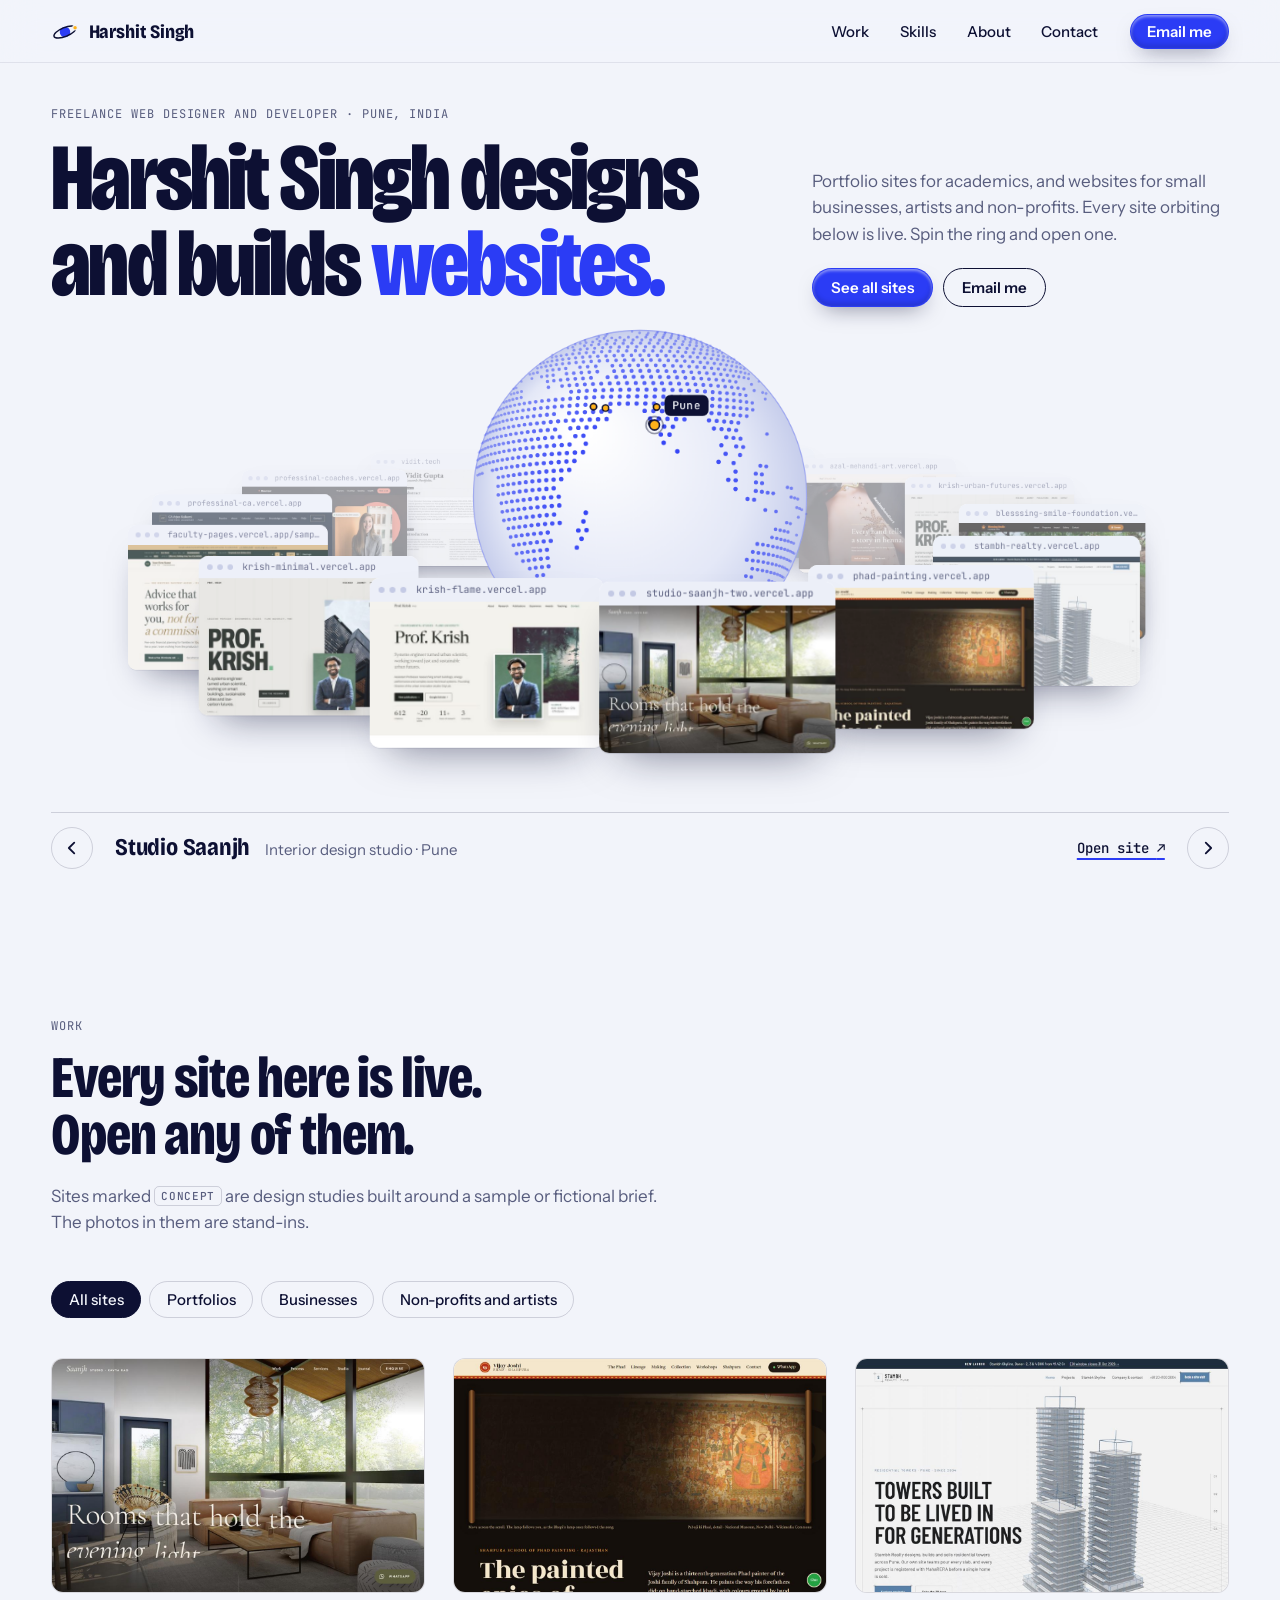
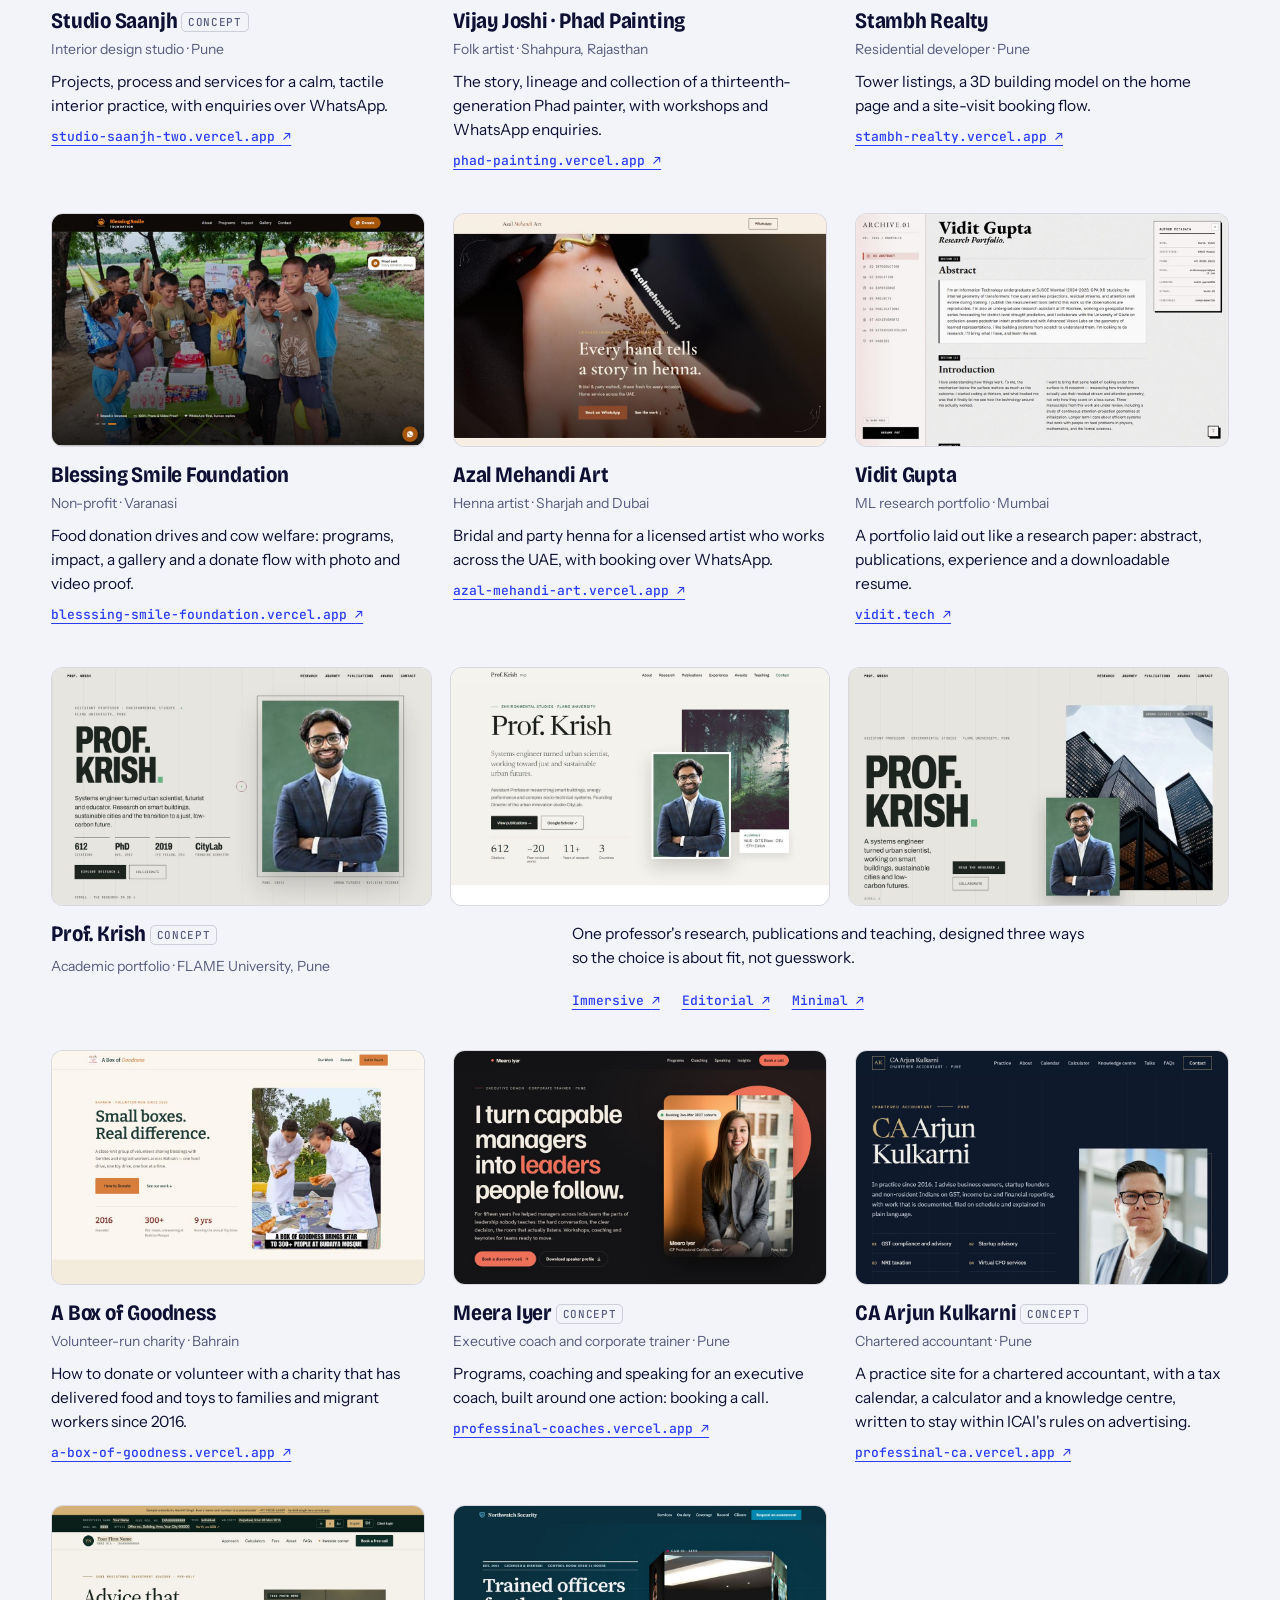
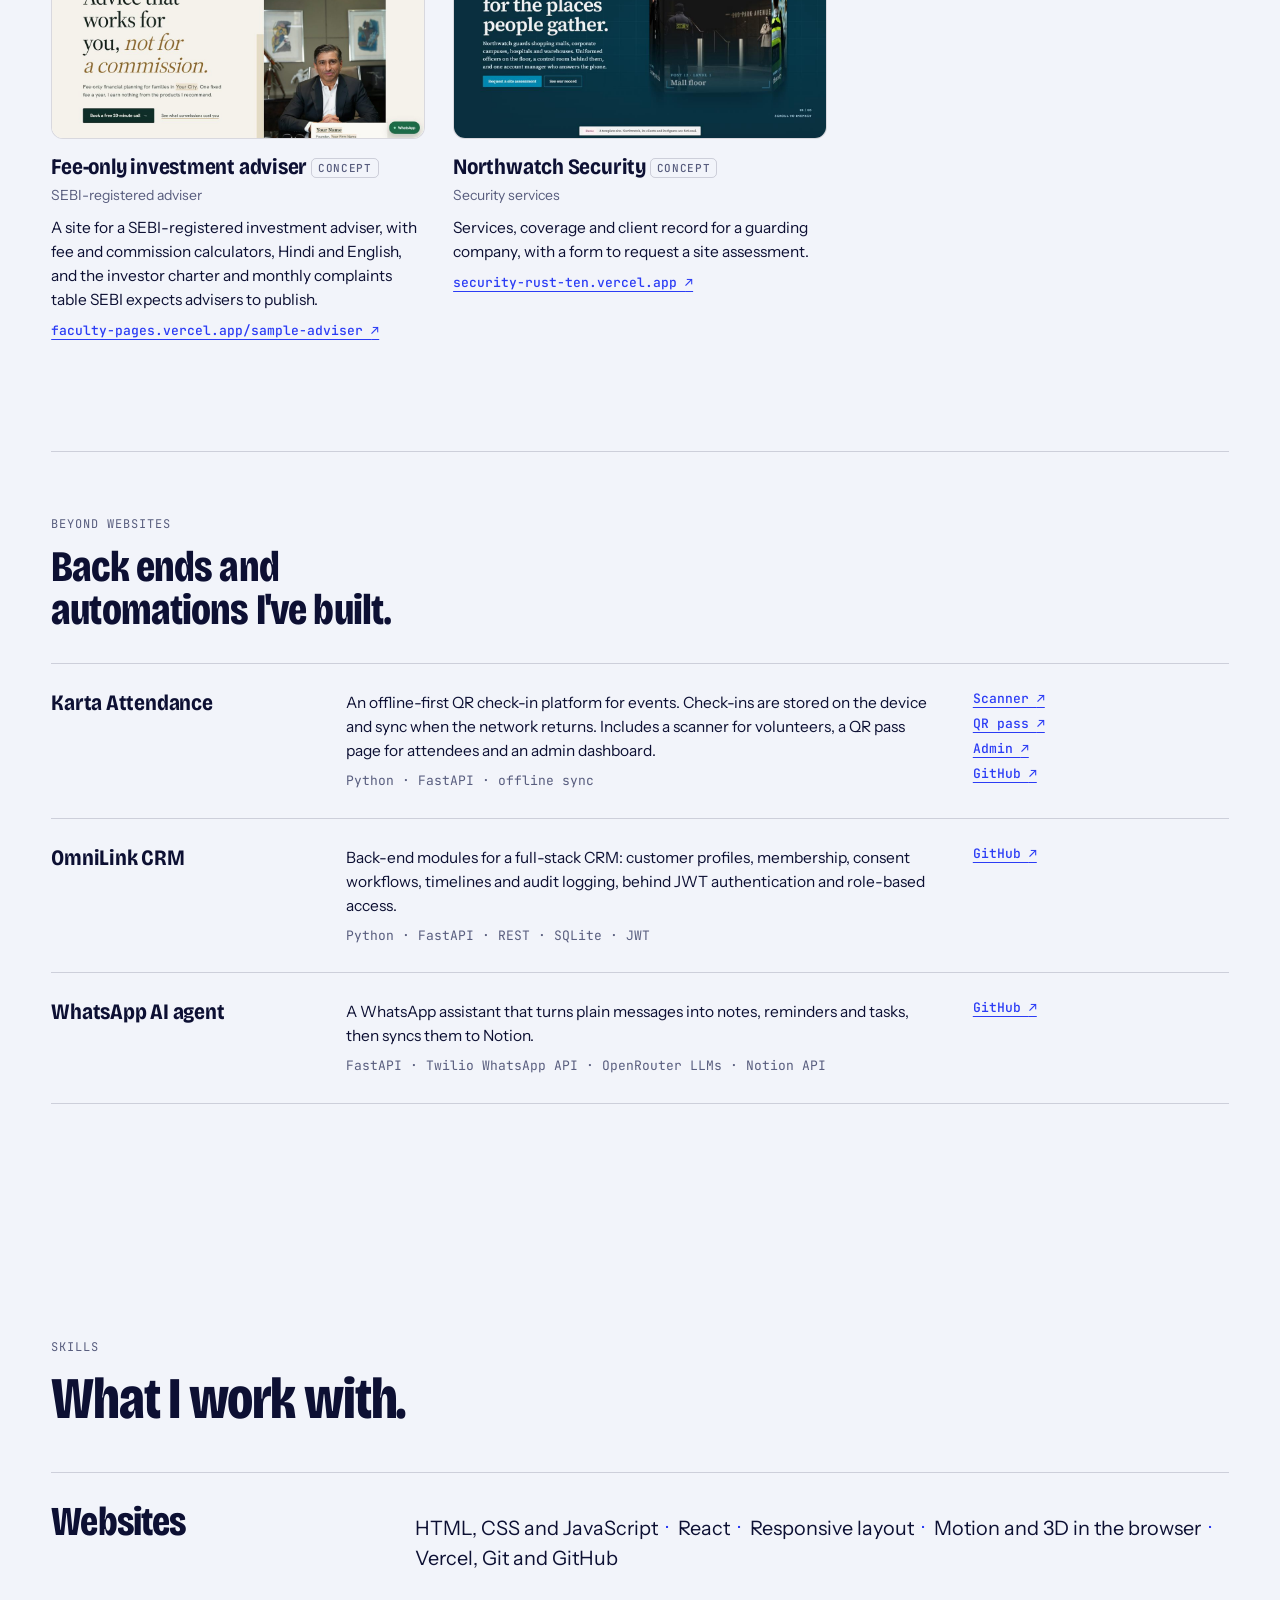
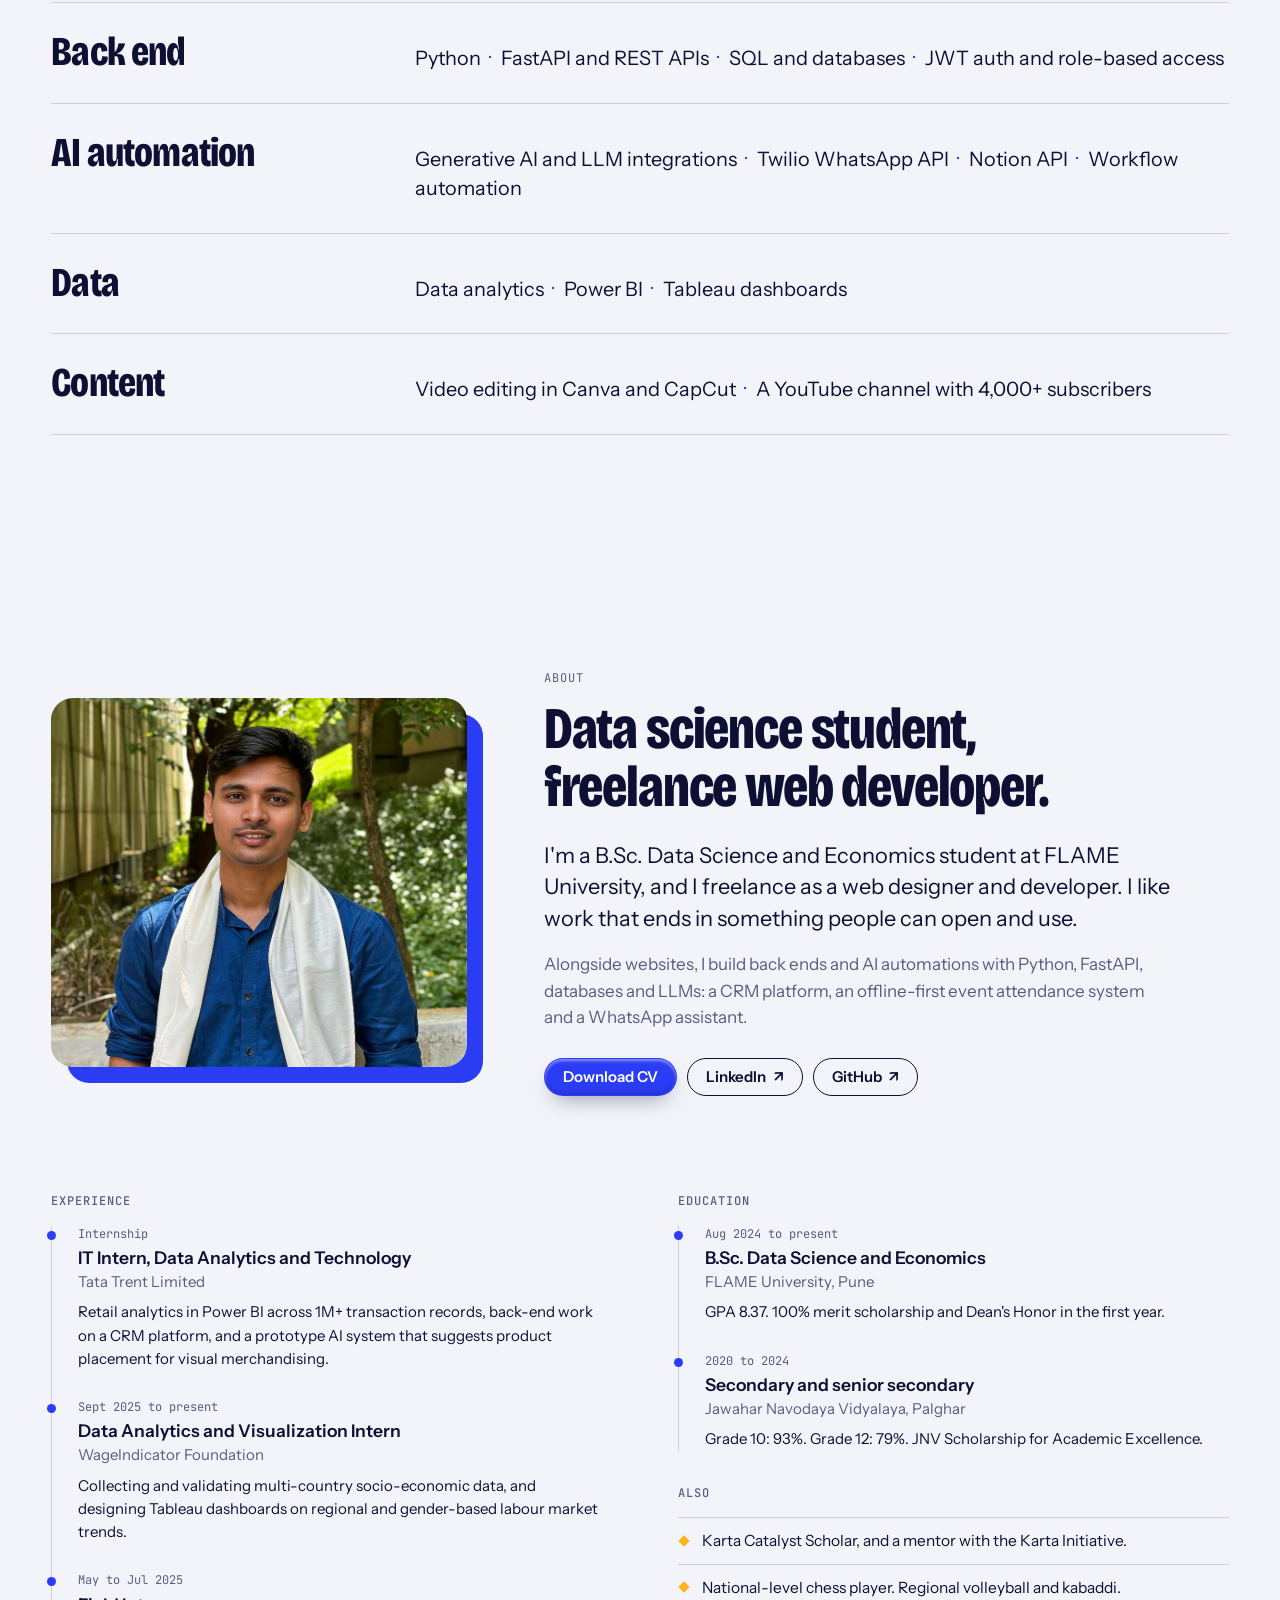
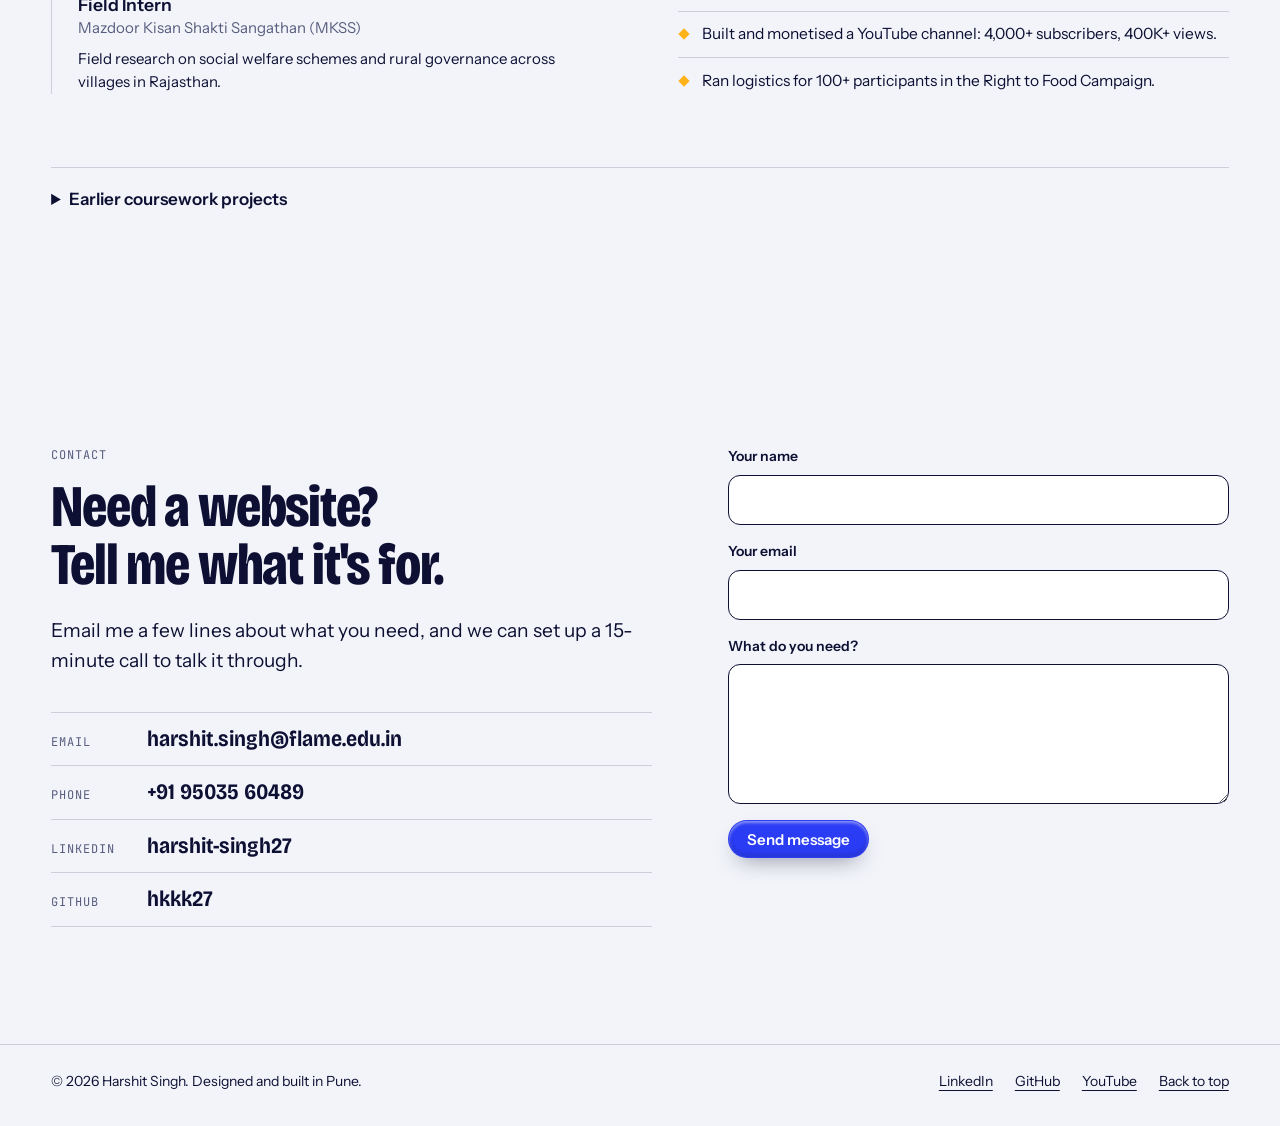
==== commit fea8ee6f: "Personal portfolio: 22 Oct content in the current design Co-Authored-By: Claude Opus 5.5 <noreply@an" ====
--- a/index.html
+++ b/index.html
@@ -1,620 +1,509 @@
-<!DOCTYPE html>
-<html lang="en">
-
-<head>
-    <meta charset="utf-8">
-    <meta name="viewport" content="width=device-width, initial-scale=1">
-    <title>offscriptX · 360° digital agency, Pune</title>
-    <meta name="description" content="offscriptX is a 360° digital agency in Pune: branding, design, websites, social media, digital marketing, WhatsApp agents and lead generation. Founded by Harshit Singh.">
-    <meta property="og:title" content="offscriptX · 360° digital agency">
-    <meta property="og:description" content="Branding, websites, social media, marketing and automation, under one roof. Every site shown is live.">
-    <meta property="og:type" content="website">
-    <meta property="og:url" content="https://harshit-singh-two.vercel.app/">
-    <meta property="og:image" content="https://harshit-singh-two.vercel.app/assets/og.jpg">
-    <meta name="twitter:card" content="summary_large_image">
-    <meta name="theme-color" content="#F2F4FA">
-    <link rel="icon" href="data:image/svg+xml,%3Csvg xmlns='http://www.w3.org/2000/svg' viewBox='0 0 64 64'%3E%3Crect width='64' height='64' rx='14' fill='%230D1033'/%3E%3Ccircle cx='32' cy='32' r='11' fill='%232B3CF5'/%3E%3Cellipse cx='32' cy='32' rx='24' ry='9' fill='none' stroke='%23F2F4FA' stroke-width='2.5' transform='rotate(-22 32 32)'/%3E%3Ccircle cx='52' cy='23' r='4.5' fill='%23FFB21A'/%3E%3C/svg%3E">
-
-    <link rel="preconnect" href="https://fonts.googleapis.com">
-    <link rel="preconnect" href="https://fonts.gstatic.com" crossorigin>
-    <link href="https://fonts.googleapis.com/css2?family=Bricolage+Grotesque:opsz,wdth,wght@12..96,75..100,400..800&family=Instrument+Sans:wght@400;500;600&family=JetBrains+Mono:wght@400;500&display=swap" rel="stylesheet">
-    <link href="assets/css/site.css" rel="stylesheet">
-    <script>document.documentElement.classList.add('js');</script>
-</head>
-
-<body data-theme="paper">
-    <a class="skip" href="#work">Skip to the work</a>
-
-    <header class="nav">
-        <a class="nav__brand" href="#top" aria-label="offscriptX, back to top">
-            <svg viewBox="0 0 32 32" aria-hidden="true"><circle cx="16" cy="16" r="6"/><ellipse cx="16" cy="16" rx="13.5" ry="5" transform="rotate(-22 16 16)"/><circle class="dot" cx="27.5" cy="11" r="2.6"/></svg>
-            <span>offscript<b class="x">X</b></span>
-        </a>
-        <button class="nav__toggle" type="button" aria-expanded="false" aria-controls="nav-links">Menu</button>
-        <nav class="nav__links" id="nav-links" aria-label="Sections">
-            <a href="#services">Services</a>
-            <a href="#work">Work</a>
-            <a href="#clients">Clients</a>
-            <a href="#about">About</a>
-            <a href="#contact">Contact</a>
-        </nav>
-        <a class="btn btn--solid nav__cta" href="#contact">Start a project</a>
-    </header>
-
-    <main>
-        <!-- Hero -->
-        <section class="hero" id="top" data-theme="paper">
-            <div class="hero__pin">
-            <div class="hero__copy wrap">
-                <div>
-                    <p class="eyebrow">offscriptX · 360° digital agency · Pune, India</p>
-                    <h1 class="hero__title">
-                        <span class="w" style="--i:0">Your</span> <span class="w" style="--i:1">brand,</span>
-                        <span class="w" style="--i:2">built</span> <span class="w" style="--i:3">and</span>
-                        <span class="w" style="--i:4">marketed</span> <span class="w w--mark" style="--i:5">end&nbsp;to&nbsp;end.</span>
-                    </h1>
-                </div>
-                <div class="hero__side">
-                    <p>Branding, design, websites, social media, ads, WhatsApp agents and lead generation, from one team with 2 years in the industry. Every site orbiting below is live. Spin the ring and open one.</p>
-                    <div class="hero__actions">
-                        <a class="btn btn--solid" href="#services">Our services</a>
-                        <a class="btn btn--line" href="#contact">Start a project</a>
-                    </div>
-                </div>
-            </div>
-
-            <div class="orbit" role="group" aria-label="Live sites. Drag to spin, or use the previous and next buttons.">
-                <svg class="orbit__path orbit__path--back" aria-hidden="true"><path/></svg>
-                <canvas class="orbit__globe" aria-hidden="true"></canvas>
-                <svg class="orbit__path orbit__path--front" aria-hidden="true"><path/></svg>
-
-                <a class="sat" href="https://studio-saanjh-two.vercel.app" target="_blank" rel="noopener" data-name="Studio Saanjh" data-meta="Interior design studio · Pune" data-pin="pune">
-                    <span class="sat__bar"><i></i><i></i><i></i><span>studio-saanjh-two.vercel.app</span></span>
-                    <img src="assets/work/saanjh-s.jpg" width="560" height="350" alt="Studio Saanjh home page" draggable="false">
-                </a>
-                <a class="sat" href="https://phad-painting.vercel.app" target="_blank" rel="noopener" data-name="Vijay Joshi · Phad Painting" data-meta="Folk artist · Shahpura, Rajasthan" data-pin="shahpura">
-                    <span class="sat__bar"><i></i><i></i><i></i><span>phad-painting.vercel.app</span></span>
-                    <img src="assets/work/phad-s.jpg" width="560" height="350" alt="Phad Painting of Shahpura home page" draggable="false">
-                </a>
-                <a class="sat" href="https://stambh-realty.vercel.app/Home.dc.html" target="_blank" rel="noopener" data-name="Stambh Realty" data-meta="Residential developer · Pune" data-pin="pune">
-                    <span class="sat__bar"><i></i><i></i><i></i><span>stambh-realty.vercel.app</span></span>
-                    <img src="assets/work/stambh-s.jpg" width="560" height="350" alt="Stambh Realty home page" draggable="false">
-                </a>
-                <a class="sat" href="https://blesssing-smile-foundation.vercel.app" target="_blank" rel="noopener" data-name="Blessing Smile Foundation" data-meta="Non-profit · Varanasi" data-pin="varanasi">
-                    <span class="sat__bar"><i></i><i></i><i></i><span>blesssing-smile-foundation.vercel.app</span></span>
-                    <img src="assets/work/blessing-s.jpg" width="560" height="350" alt="Blessing Smile Foundation home page" draggable="false">
-                </a>
-                <a class="sat" href="https://krish-urban-futures.vercel.app" target="_blank" rel="noopener" data-name="Prof. Krish · Immersive" data-meta="Academic portfolio · FLAME University, Pune" data-pin="pune">
-                    <span class="sat__bar"><i></i><i></i><i></i><span>krish-urban-futures.vercel.app</span></span>
-                    <img src="assets/work/krish-urban-s.jpg" width="560" height="350" alt="Prof. Krish portfolio, immersive version" draggable="false">
-                </a>
-                <a class="sat" href="https://azal-mehandi-art.vercel.app" target="_blank" rel="noopener" data-name="Azal Mehandi Art" data-meta="Henna artist · Sharjah and Dubai" data-pin="sharjah">
-                    <span class="sat__bar"><i></i><i></i><i></i><span>azal-mehandi-art.vercel.app</span></span>
-                    <img src="assets/work/azal-s.jpg" width="560" height="350" alt="Azal Mehandi Art home page" draggable="false">
-                </a>
-                <a class="sat" href="https://security-rust-ten.vercel.app" target="_blank" rel="noopener" data-name="Northwatch Security" data-meta="Security services · Concept" data-pin="">
-                    <span class="sat__bar"><i></i><i></i><i></i><span>security-rust-ten.vercel.app</span></span>
-                    <img src="assets/work/northwatch-s.jpg" width="560" height="350" alt="Northwatch Security home page" draggable="false">
-                </a>
-                <a class="sat" href="https://a-box-of-goodness.vercel.app" target="_blank" rel="noopener" data-name="A Box of Goodness" data-meta="Volunteer-run charity · Bahrain" data-pin="bahrain">
-                    <span class="sat__bar"><i></i><i></i><i></i><span>a-box-of-goodness.vercel.app</span></span>
-                    <img src="assets/work/boxofgoodness-s.jpg" width="560" height="350" alt="A Box of Goodness home page" draggable="false">
-                </a>
-                <a class="sat" href="https://www.vidit.tech/" target="_blank" rel="noopener" data-name="Vidit Gupta" data-meta="ML research portfolio · Mumbai" data-pin="mumbai">
-                    <span class="sat__bar"><i></i><i></i><i></i><span>vidit.tech</span></span>
-                    <img src="assets/work/vidit-s.jpg" width="560" height="350" alt="Vidit Gupta research portfolio" draggable="false">
-                </a>
-                <a class="sat" href="https://professinal-coaches.vercel.app" target="_blank" rel="noopener" data-name="Meera Iyer" data-meta="Executive coach · Pune" data-pin="pune">
-                    <span class="sat__bar"><i></i><i></i><i></i><span>professinal-coaches.vercel.app</span></span>
-                    <img src="assets/work/meera-s.jpg" width="560" height="350" alt="Meera Iyer executive coaching home page" draggable="false">
-                </a>
-                <a class="sat" href="https://professinal-ca.vercel.app" target="_blank" rel="noopener" data-name="CA Arjun Kulkarni" data-meta="Chartered accountant · Pune" data-pin="pune">
-                    <span class="sat__bar"><i></i><i></i><i></i><span>professinal-ca.vercel.app</span></span>
-                    <img src="assets/work/arjun-s.jpg" width="560" height="350" alt="CA Arjun Kulkarni practice home page" draggable="false">
-                </a>
-                <a class="sat" href="https://faculty-pages.vercel.app/sample-adviser/" target="_blank" rel="noopener" data-name="Fee-only investment adviser" data-meta="SEBI-registered adviser · Concept" data-pin="">
-                    <span class="sat__bar"><i></i><i></i><i></i><span>faculty-pages.vercel.app/sample-adviser</span></span>
-                    <img src="assets/work/adviser-s.jpg" width="560" height="350" alt="Fee-only investment adviser home page" draggable="false">
-                </a>
-                <a class="sat" href="https://krish-minimal.vercel.app" target="_blank" rel="noopener" data-name="Prof. Krish · Minimal" data-meta="Academic portfolio · FLAME University, Pune" data-pin="pune">
-                    <span class="sat__bar"><i></i><i></i><i></i><span>krish-minimal.vercel.app</span></span>
-                    <img src="assets/work/krish-minimal-s.jpg" width="560" height="350" alt="Prof. Krish portfolio, minimal version" draggable="false">
-                </a>
-                <a class="sat" href="https://krish-flame.vercel.app" target="_blank" rel="noopener" data-name="Prof. Krish · Editorial" data-meta="Academic portfolio · FLAME University, Pune" data-pin="pune">
-                    <span class="sat__bar"><i></i><i></i><i></i><span>krish-flame.vercel.app</span></span>
-                    <img src="assets/work/krish-flame-s.jpg" width="560" height="350" alt="Prof. Krish portfolio, editorial version" draggable="false">
-                </a>
-            </div>
-
-            <div class="facing wrap">
-                <button class="facing__step" type="button" data-step="-1" aria-label="Previous site">
-                    <svg viewBox="0 0 20 20" aria-hidden="true"><path d="M12.5 4 6.5 10l6 6"/></svg>
-                </button>
-                <p class="facing__text">
-                    <strong class="facing__name">Studio Saanjh</strong>
-                    <span class="facing__meta">Interior design studio · Pune</span>
-                </p>
-                <a class="facing__open" href="https://studio-saanjh-two.vercel.app" target="_blank" rel="noopener">Open site <span aria-hidden="true">↗</span></a>
-                <button class="facing__step" type="button" data-step="1" aria-label="Next site">
-                    <svg viewBox="0 0 20 20" aria-hidden="true"><path d="m7.5 4 6 6-6 6"/></svg>
-                </button>
-            </div>
-            <span class="hero__rail" aria-hidden="true"><i></i></span>
-            </div>
-        </section>
-
-        <!-- Services -->
-        <section class="section skills" id="services" data-theme="ultra">
-            <div class="wrap">
-                <header class="section__head" data-reveal>
-                    <p class="eyebrow">Services · 360° digital</p>
-                    <h2>Everything your brand needs, from one team.</h2>
-                    <p class="section__lede">2 years in the industry, across real estate, non-profits, artists, professionals and education.</p>
-                </header>
-                <ul class="svcs">
-                    <li class="svc" data-reveal>
-                        <svg class="svc__icon" viewBox="0 0 24 24" aria-hidden="true"><path d="M12 3l2.6 5.6 6 .7-4.5 4.1 1.2 6-5.3-3-5.3 3 1.2-6L3.4 9.3l6-.7z"/></svg>
-                        <h3>Branding and strategy</h3>
-                        <ul class="svc__list"><li>Brand identity and logos</li><li>Positioning</li><li>Brand guidelines</li><li>Content for companies</li></ul>
-                    </li>
-                    <li class="svc" data-reveal>
-                        <svg class="svc__icon" viewBox="0 0 24 24" aria-hidden="true"><path d="M4 20l4-1 11-11-3-3L5 16z"/><path d="M14 7l3 3"/></svg>
-                        <h3>Design</h3>
-                        <ul class="svc__list"><li>Posters and banners</li><li>CP creatives</li><li>Hoardings and OOH</li><li>Brochures</li></ul>
-                    </li>
-                    <li class="svc" data-reveal>
-                        <svg class="svc__icon" viewBox="0 0 24 24" aria-hidden="true"><rect x="3" y="3" width="18" height="18" rx="5"/><circle cx="12" cy="12" r="4"/><circle cx="17.5" cy="6.5" r=".6"/></svg>
-                        <h3>Social media marketing</h3>
-                        <ul class="svc__list"><li>Instagram posts and reels</li><li>Monthly creatives</li><li>Product and festive wishes</li><li>Page management</li></ul>
-                    </li>
-                    <li class="svc" data-reveal>
-                        <svg class="svc__icon" viewBox="0 0 24 24" aria-hidden="true"><path d="M3 10v4h3l6 4V6L6 10z"/><path d="M16 8.5a5 5 0 010 7"/><path d="M19 6a8.5 8.5 0 010 12"/></svg>
-                        <h3>Digital marketing</h3>
-                        <ul class="svc__list"><li>Instagram and Meta ads</li><li>Lead generation</li><li>Incentive and referral creatives</li><li>Client handling</li></ul>
-                    </li>
-                    <li class="svc" data-reveal>
-                        <svg class="svc__icon" viewBox="0 0 24 24" aria-hidden="true"><rect x="3" y="4" width="18" height="16" rx="2"/><path d="M3 9h18"/><path d="M6.5 6.5h.01M9 6.5h.01"/></svg>
-                        <h3>Websites</h3>
-                        <ul class="svc__list"><li>Design and development</li><li>Portfolios</li><li>Business and non-profit sites</li><li>Hosting and upkeep</li></ul>
-                    </li>
-                    <li class="svc" data-reveal>
-                        <svg class="svc__icon" viewBox="0 0 24 24" aria-hidden="true"><path d="M4 18.5V6a2 2 0 012-2h12a2 2 0 012 2v9a2 2 0 01-2 2H7z"/><path d="M8.5 10.5h.01M12 10.5h.01M15.5 10.5h.01"/></svg>
-                        <h3>WhatsApp and bots</h3>
-                        <ul class="svc__list"><li>WhatsApp AI agents</li><li>Message handling and auto-replies</li><li>Chatbots</li><li>CRM and automation</li></ul>
-                    </li>
-                    <li class="svc" data-reveal>
-                        <svg class="svc__icon" viewBox="0 0 24 24" aria-hidden="true"><path d="M4 21V8l6-4v17"/><path d="M10 21V10l10 3v8"/><path d="M3 21h18"/></svg>
-                        <h3>Project collaterals</h3>
-                        <ul class="svc__list"><li>Site and sales office branding</li><li>OOH campaigns</li><li>Exhibition stalls</li><li>A3 sales presenter and brochure</li></ul>
-                    </li>
-                    <li class="svc" data-reveal>
-                        <svg class="svc__icon" viewBox="0 0 24 24" aria-hidden="true"><rect x="3" y="5" width="18" height="16" rx="2"/><path d="M3 10h18M8 3v4M16 3v4"/></svg>
-                        <h3>Event collaterals</h3>
-                        <ul class="svc__list"><li>Event branding</li><li>Event presentations</li><li>Invitations</li></ul>
-                    </li>
-                </ul>
-            </div>
-        </section>
-
-        <!-- Process -->
-        <section class="section process" id="process" data-theme="paper">
-            <div class="wrap">
-                <header class="section__head" data-reveal>
-                    <p class="eyebrow">How we work</p>
-                    <h2>From first call to steady growth.</h2>
-                </header>
-                <ol class="steps">
-                    <li class="step" data-reveal>
-                        <span class="step__n">01</span>
-                        <h3>Discover</h3>
-                        <p>A short call to understand your business, your customers and what you want to grow.</p>
-                    </li>
-                    <li class="step" data-reveal>
-                        <span class="step__n">02</span>
-                        <h3>Plan</h3>
-                        <p>A clear plan: which services, which channels, the timeline and the cost.</p>
-                    </li>
-                    <li class="step" data-reveal>
-                        <span class="step__n">03</span>
-                        <h3>Create</h3>
-                        <p>Brand, creatives, website or bot, shared with you for feedback at each stage.</p>
-                    </li>
-                    <li class="step" data-reveal>
-                        <span class="step__n">04</span>
-                        <h3>Launch</h3>
-                        <p>We go live: the site, the campaign, the WhatsApp agent or the print run.</p>
-                    </li>
-                    <li class="step" data-reveal>
-                        <span class="step__n">05</span>
-                        <h3>Grow</h3>
-                        <p>Monthly creatives, ads and lead follow-up, with regular reports on what is working.</p>
-                    </li>
-                </ol>
-            </div>
-        </section>
-
-        <!-- Work -->
-        <section class="section work" id="work" data-theme="ink">
-            <div class="wrap">
-                <header class="section__head" data-reveal>
-                    <p class="eyebrow">Work</p>
-                    <h2>Every site here is live. Open any of them.</h2>
-                    <p class="section__lede">Sites marked <span class="tag">Concept</span> are design studies built around a sample or fictional brief. The photos in them are stand-ins.</p>
-                </header>
-
-                <div class="filters" role="group" aria-label="Filter sites by kind" data-reveal>
-                    <button type="button" class="filters__btn" data-filter="all" aria-pressed="true">All sites</button>
-                    <button type="button" class="filters__btn" data-filter="portfolio" aria-pressed="false">Portfolios</button>
-                    <button type="button" class="filters__btn" data-filter="business" aria-pressed="false">Businesses</button>
-                    <button type="button" class="filters__btn" data-filter="community" aria-pressed="false">Non-profits and artists</button>
-                </div>
-
-                <ul class="grid" id="site-grid">
-                    <li class="site" data-cat="business" data-reveal>
-                        <a class="site__shot" href="https://studio-saanjh-two.vercel.app" target="_blank" rel="noopener" tabindex="-1" aria-hidden="true">
-                            <img src="assets/work/saanjh.jpg" width="1120" height="700" alt="" loading="lazy">
-                        </a>
-                        <div class="site__body">
-                            <h3><a href="https://studio-saanjh-two.vercel.app" target="_blank" rel="noopener">Studio Saanjh</a> <span class="tag">Concept</span></h3>
-                            <p class="site__meta">Interior design studio · Pune</p>
-                            <p>Projects, process and services for a calm, tactile interior practice, with enquiries over WhatsApp.</p>
-                            <a class="site__url" href="https://studio-saanjh-two.vercel.app" target="_blank" rel="noopener">studio-saanjh-two.vercel.app <span aria-hidden="true">↗</span></a>
-                        </div>
-                    </li>
-
-                    <li class="site" data-cat="community" data-reveal>
-                        <a class="site__shot" href="https://phad-painting.vercel.app" target="_blank" rel="noopener" tabindex="-1" aria-hidden="true">
-                            <img src="assets/work/phad.jpg" width="1120" height="700" alt="" loading="lazy">
-                        </a>
-                        <div class="site__body">
-                            <h3><a href="https://phad-painting.vercel.app" target="_blank" rel="noopener">Vijay Joshi · Phad Painting</a></h3>
-                            <p class="site__meta">Folk artist · Shahpura, Rajasthan</p>
-                            <p>The story, lineage and collection of a thirteenth-generation Phad painter, with workshops and WhatsApp enquiries.</p>
-                            <a class="site__url" href="https://phad-painting.vercel.app" target="_blank" rel="noopener">phad-painting.vercel.app <span aria-hidden="true">↗</span></a>
-                        </div>
-                    </li>
-
-                    <li class="site" data-cat="business" data-reveal>
-                        <a class="site__shot" href="https://stambh-realty.vercel.app/Home.dc.html" target="_blank" rel="noopener" tabindex="-1" aria-hidden="true">
-                            <img src="assets/work/stambh.jpg" width="1120" height="700" alt="" loading="lazy">
-                        </a>
-                        <div class="site__body">
-                            <h3><a href="https://stambh-realty.vercel.app/Home.dc.html" target="_blank" rel="noopener">Stambh Realty</a></h3>
-                            <p class="site__meta">Residential developer · Pune</p>
-                            <p>Tower listings, a 3D building model on the home page and a site-visit booking flow.</p>
-                            <a class="site__url" href="https://stambh-realty.vercel.app/Home.dc.html" target="_blank" rel="noopener">stambh-realty.vercel.app <span aria-hidden="true">↗</span></a>
-                        </div>
-                    </li>
-
-                    <li class="site" data-cat="community" data-reveal>
-                        <a class="site__shot" href="https://blesssing-smile-foundation.vercel.app" target="_blank" rel="noopener" tabindex="-1" aria-hidden="true">
-                            <img src="assets/work/blessing.jpg" width="1120" height="700" alt="" loading="lazy">
-                        </a>
-                        <div class="site__body">
-                            <h3><a href="https://blesssing-smile-foundation.vercel.app" target="_blank" rel="noopener">Blessing Smile Foundation</a></h3>
-                            <p class="site__meta">Non-profit · Varanasi</p>
-                            <p>Food donation drives and cow welfare: programs, impact, a gallery and a donate flow with photo and video proof.</p>
-                            <a class="site__url" href="https://blesssing-smile-foundation.vercel.app" target="_blank" rel="noopener">blesssing-smile-foundation.vercel.app <span aria-hidden="true">↗</span></a>
-                        </div>
-                    </li>
-
-                    <li class="site site--wide" data-cat="portfolio" data-reveal>
-                        <div class="site__trio">
-                            <a href="https://krish-urban-futures.vercel.app" target="_blank" rel="noopener" tabindex="-1" aria-hidden="true"><img src="assets/work/krish-urban.jpg" width="1120" height="700" alt="" loading="lazy"></a>
-                            <a href="https://krish-flame.vercel.app" target="_blank" rel="noopener" tabindex="-1" aria-hidden="true"><img src="assets/work/krish-flame.jpg" width="1120" height="700" alt="" loading="lazy"></a>
-                            <a href="https://krish-minimal.vercel.app" target="_blank" rel="noopener" tabindex="-1" aria-hidden="true"><img src="assets/work/krish-minimal.jpg" width="1120" height="700" alt="" loading="lazy"></a>
-                        </div>
-                        <div class="site__body">
-                            <h3>Prof. Krish <span class="tag">Concept</span></h3>
-                            <p class="site__meta">Academic portfolio · FLAME University, Pune</p>
-                            <p>One professor's research, publications and teaching, designed three ways so the choice is about fit, not guesswork.</p>
-                            <p class="site__links">
-                                <a class="site__url" href="https://krish-urban-futures.vercel.app" target="_blank" rel="noopener">Immersive <span aria-hidden="true">↗</span></a>
-                                <a class="site__url" href="https://krish-flame.vercel.app" target="_blank" rel="noopener">Editorial <span aria-hidden="true">↗</span></a>
-                                <a class="site__url" href="https://krish-minimal.vercel.app" target="_blank" rel="noopener">Minimal <span aria-hidden="true">↗</span></a>
-                            </p>
-                        </div>
-                    </li>
-
-                    <li class="site" data-cat="community" data-reveal>
-                        <a class="site__shot" href="https://azal-mehandi-art.vercel.app" target="_blank" rel="noopener" tabindex="-1" aria-hidden="true">
-                            <img src="assets/work/azal.jpg" width="1120" height="700" alt="" loading="lazy">
-                        </a>
-                        <div class="site__body">
-                            <h3><a href="https://azal-mehandi-art.vercel.app" target="_blank" rel="noopener">Azal Mehandi Art</a></h3>
-                            <p class="site__meta">Henna artist · Sharjah and Dubai</p>
-                            <p>Bridal and party henna for a licensed artist who works across the UAE, with booking over WhatsApp.</p>
-                            <a class="site__url" href="https://azal-mehandi-art.vercel.app" target="_blank" rel="noopener">azal-mehandi-art.vercel.app <span aria-hidden="true">↗</span></a>
-                        </div>
-                    </li>
-
-                    <li class="site" data-cat="portfolio" data-reveal>
-                        <a class="site__shot" href="https://www.vidit.tech/" target="_blank" rel="noopener" tabindex="-1" aria-hidden="true">
-                            <img src="assets/work/vidit.jpg" width="1120" height="700" alt="" loading="lazy">
-                        </a>
-                        <div class="site__body">
-                            <h3><a href="https://www.vidit.tech/" target="_blank" rel="noopener">Vidit Gupta</a></h3>
-                            <p class="site__meta">ML research portfolio · Mumbai</p>
-                            <p>A portfolio laid out like a research paper: abstract, publications, experience and a downloadable resume.</p>
-                            <a class="site__url" href="https://www.vidit.tech/" target="_blank" rel="noopener">vidit.tech <span aria-hidden="true">↗</span></a>
-                        </div>
-                    </li>
-
-                    <li class="site" data-cat="community" data-reveal>
-                        <a class="site__shot" href="https://a-box-of-goodness.vercel.app" target="_blank" rel="noopener" tabindex="-1" aria-hidden="true">
-                            <img src="assets/work/boxofgoodness.jpg" width="1120" height="700" alt="" loading="lazy">
-                        </a>
-                        <div class="site__body">
-                            <h3><a href="https://a-box-of-goodness.vercel.app" target="_blank" rel="noopener">A Box of Goodness</a></h3>
-                            <p class="site__meta">Volunteer-run charity · Bahrain</p>
-                            <p>How to donate or volunteer with a charity that has delivered food and toys to families and migrant workers since 2016.</p>
-                            <a class="site__url" href="https://a-box-of-goodness.vercel.app" target="_blank" rel="noopener">a-box-of-goodness.vercel.app <span aria-hidden="true">↗</span></a>
-                        </div>
-                    </li>
-
-                    <li class="site" data-cat="business" data-reveal>
-                        <a class="site__shot" href="https://professinal-coaches.vercel.app" target="_blank" rel="noopener" tabindex="-1" aria-hidden="true">
-                            <img src="assets/work/meera.jpg" width="1120" height="700" alt="" loading="lazy">
-                        </a>
-                        <div class="site__body">
-                            <h3><a href="https://professinal-coaches.vercel.app" target="_blank" rel="noopener">Meera Iyer</a> <span class="tag">Concept</span></h3>
-                            <p class="site__meta">Executive coach and corporate trainer · Pune</p>
-                            <p>Programs, coaching and speaking for an executive coach, built around one action: booking a call.</p>
-                            <a class="site__url" href="https://professinal-coaches.vercel.app" target="_blank" rel="noopener">professinal-coaches.vercel.app <span aria-hidden="true">↗</span></a>
-                        </div>
-                    </li>
-
-                    <li class="site" data-cat="business" data-reveal>
-                        <a class="site__shot" href="https://professinal-ca.vercel.app" target="_blank" rel="noopener" tabindex="-1" aria-hidden="true">
-                            <img src="assets/work/arjun.jpg" width="1120" height="700" alt="" loading="lazy">
-                        </a>
-                        <div class="site__body">
-                            <h3><a href="https://professinal-ca.vercel.app" target="_blank" rel="noopener">CA Arjun Kulkarni</a> <span class="tag">Concept</span></h3>
-                            <p class="site__meta">Chartered accountant · Pune</p>
-                            <p>A practice site for a chartered accountant, with a tax calendar, a calculator and a knowledge centre, written to stay within ICAI's rules on advertising.</p>
-                            <a class="site__url" href="https://professinal-ca.vercel.app" target="_blank" rel="noopener">professinal-ca.vercel.app <span aria-hidden="true">↗</span></a>
-                        </div>
-                    </li>
-
-                    <li class="site" data-cat="business" data-reveal>
-                        <a class="site__shot" href="https://faculty-pages.vercel.app/sample-adviser/" target="_blank" rel="noopener" tabindex="-1" aria-hidden="true">
-                            <img src="assets/work/adviser.jpg" width="1120" height="700" alt="" loading="lazy">
-                        </a>
-                        <div class="site__body">
-                            <h3><a href="https://faculty-pages.vercel.app/sample-adviser/" target="_blank" rel="noopener">Fee-only investment adviser</a> <span class="tag">Concept</span></h3>
-                            <p class="site__meta">SEBI-registered adviser</p>
-                            <p>A site for a SEBI-registered investment adviser, with fee and commission calculators, Hindi and English, and the investor charter and monthly complaints table SEBI expects advisers to publish.</p>
-                            <a class="site__url" href="https://faculty-pages.vercel.app/sample-adviser/" target="_blank" rel="noopener">faculty-pages.vercel.app/sample-adviser <span aria-hidden="true">↗</span></a>
-                        </div>
-                    </li>
-
-                    <li class="site" data-cat="business" data-reveal>
-                        <a class="site__shot" href="https://security-rust-ten.vercel.app" target="_blank" rel="noopener" tabindex="-1" aria-hidden="true">
-                            <img src="assets/work/northwatch.jpg" width="1120" height="700" alt="" loading="lazy">
-                        </a>
-                        <div class="site__body">
-                            <h3><a href="https://security-rust-ten.vercel.app" target="_blank" rel="noopener">Northwatch Security</a> <span class="tag">Concept</span></h3>
-                            <p class="site__meta">Security services</p>
-                            <p>Services, coverage and client record for a guarding company, with a form to request a site assessment.</p>
-                            <a class="site__url" href="https://security-rust-ten.vercel.app" target="_blank" rel="noopener">security-rust-ten.vercel.app <span aria-hidden="true">↗</span></a>
-                        </div>
-                    </li>
-                </ul>
-
-                <div class="systems" data-reveal>
-                    <header class="systems__head">
-                        <p class="eyebrow">Beyond websites</p>
-                        <h2>Software, bots and automation we've built.</h2>
-                    </header>
-                    <ul class="rows">
-                        <li class="row">
-                            <h3>Karta Attendance <span class="tag">For Karta Initiative</span></h3>
-                            <p>An offline-first QR check-in platform for events. Check-ins are stored on the device and sync when the network returns. Includes a scanner for volunteers, a QR pass page for attendees and an admin dashboard.</p>
-                            <p class="row__stack">Python · FastAPI · offline sync</p>
-                            <p class="row__links">
-                                <a href="https://karta-attendance.vercel.app" target="_blank" rel="noopener">Scanner <span aria-hidden="true">↗</span></a>
-                                <a href="https://karta-attendance-sk4n.vercel.app" target="_blank" rel="noopener">QR pass <span aria-hidden="true">↗</span></a>
-                                <a href="https://karta-attendance-z2qd-nine.vercel.app" target="_blank" rel="noopener">Admin <span aria-hidden="true">↗</span></a>
-                                <a href="https://github.com/hkkk27/event-attendance-platform" target="_blank" rel="noopener">GitHub <span aria-hidden="true">↗</span></a>
-                            </p>
-                        </li>
-                        <li class="row">
-                            <h3>OmniLink CRM <span class="tag">Internship · Tata Trent</span></h3>
-                            <p>Built during an internship at Tata Trent. Back-end modules for a full-stack CRM: customer profiles, membership, consent workflows, timelines and audit logging, behind JWT authentication and role-based access.</p>
-                            <p class="row__stack">Python · FastAPI · REST · SQLite · JWT</p>
-                            <p class="row__links">
-                                <a href="https://github.com/hkkk27/Crm_platform" target="_blank" rel="noopener">GitHub <span aria-hidden="true">↗</span></a>
-                            </p>
-                        </li>
-                        <li class="row">
-                            <h3>WhatsApp AI agent <span class="tag">For Supriya Singh</span></h3>
-                            <p>A WhatsApp assistant that handles incoming messages and turns them into notes, reminders and tasks, then syncs them to Notion. We set up WhatsApp agents, auto-replies and lead capture for businesses.</p>
-                            <p class="row__stack">FastAPI · Twilio WhatsApp API · OpenRouter LLMs · Notion API</p>
-                            <p class="row__links">
-                                <a href="https://github.com/hkkk27/whatsapp-ai-agent" target="_blank" rel="noopener">GitHub <span aria-hidden="true">↗</span></a>
-                            </p>
-                        </li>
-                    </ul>
-                </div>
-            </div>
-        </section>
-
-        <!-- Clients -->
-        <section class="section clients" id="clients" data-theme="ink">
-            <div class="wrap">
-                <header class="section__head" data-reveal>
-                    <p class="eyebrow">Clients</p>
-                    <h2>Brands we've worked with.</h2>
-                </header>
-                <div class="marquee" data-reveal>
-                    <div class="marquee__track">
-                    <ul class="logos">
-                        <li class="logo logo--chandrarang">Chandrarang<small>Group · Pune</small></li>-
-                        <li class="logo logo--trent">Trent</li>
-                        <li class="logo logo--karta">Karta<small>Initiative</small></li>
-                        <li class="logo logo--bsf"><span>Blessing Smile</span><small>Foundation</small></li>
-                        <li class="logo logo--phad"><span>Phad</span><small>Painting · Shahpura</small></li>
-                        <li class="logo logo--stambh">STAMBH<small>Realty</small></li>
-                        <li class="logo logo--vidit">vidit<i>.tech</i></li>
-                        <li class="logo logo--azal">Azal<small>Mehandi Art</small></li>
-                        <li class="logo logo--box">A Box of<small>Goodness</small></li>
-                    </ul>
-                    <ul class="logos" aria-hidden="true">
-                        <li class="logo logo--chandrarang">Chandrarang<small>Group · Pune</small></li>-
-                        <li class="logo logo--trent">Trent</li>
-                        <li class="logo logo--karta">Karta<small>Initiative</small></li>
-                        <li class="logo logo--bsf"><span>Blessing Smile</span><small>Foundation</small></li>
-                        <li class="logo logo--phad"><span>Phad</span><small>Painting · Shahpura</small></li>
-                        <li class="logo logo--stambh">STAMBH<small>Realty</small></li>
-                        <li class="logo logo--vidit">vidit<i>.tech</i></li>
-                        <li class="logo logo--azal">Azal<small>Mehandi Art</small></li>
-                        <li class="logo logo--box">A Box of<small>Goodness</small></li>
-                    </ul>
-                    </div>
-                </div>
-
-                <header class="section__head clients__say" data-reveal>
-                    <p class="eyebrow">What clients say</p>
-                    <h2>In their words.</h2>
-                </header>
-                <div class="quotes">
-                    <figure class="quote" data-reveal>
-                        <blockquote>“Really happy with how the website turned out! He understood what we wanted and helped us present our foundation and our work online in a much better way. The overall experience was smooth.”</blockquote>
-                        <figcaption><strong>Blessing Smile Foundation</strong><span>Website</span></figcaption>
-                    </figure>
-                    <figure class="quote" data-reveal>
-                        <blockquote>“Working with him was a good experience. He built a WhatsApp agent for us that helps make handling messages easier. I really liked that he understood the requirement and worked on a solution around it.”</blockquote>
-                        <figcaption><strong>Supriya Singh</strong><span>WhatsApp AI agent</span></figcaption>
-                    </figure>
-                    <figure class="quote" data-reveal>
-                        <blockquote>“He handled our Instagram ads and created posts for us as well. It was great to have someone manage both the promotions and the creative side together. Happy with the work and the effort he put in!”</blockquote>
-                        <figcaption><strong>Shubham Singh</strong><span>Instagram ads and posts</span></figcaption>
-                    </figure>
-                    <figure class="quote" data-reveal>
-                        <blockquote>“Loved how my portfolio turned out! He made the whole thing look clean and professional, and it feels much better having my work presented properly in one place. Really happy with the result.”</blockquote>
-                        <figcaption><strong>Vidit Gupta</strong><span>Portfolio website</span></figcaption>
-                    </figure>
-                    <figure class="quote" data-reveal>
-                        <blockquote>“Really liked the website he made for us. He understood what we needed and turned it into something that looks professional and is easy to use. Overall, it was a nice experience working with him.”</blockquote>
-                        <figcaption><strong>Vijay Joshi · Phad Painting</strong><span>Website development</span></figcaption>
-                    </figure>
-                </div>
-            </div>
-        </section>
-
-        <!-- About -->
-        <section class="section about" id="about" data-theme="paper">
-            <div class="wrap">
-                <div class="about__top">
-                    <figure class="about__photo" data-reveal>
-                        <img src="assets/harshit.jpg" width="900" height="800" alt="Harshit Singh" loading="lazy">
-                    </figure>
-                    <div data-reveal>
-                        <p class="eyebrow">Founder</p>
-                        <h2>Harshit Singh, founder of offscriptX.</h2>
-                        <p class="about__lede">I started offscriptX to give businesses, brands and non-profits one team for everything digital: the brand, the creatives, the website, the marketing and the automation behind it.</p>
-                        <p>Before offscriptX I worked on retail analytics and a CRM platform at Tata Trent, and on data dashboards for the WageIndicator Foundation. That mix of data, design and software is what we bring to every brand: creatives that look right, and systems that bring in and handle the leads.</p>
-                        <p class="about__actions">
-                            <a class="btn btn--solid" href="#contact">Work with us</a>
-                            <a class="btn btn--line" href="https://www.linkedin.com/in/harshit-singh27/" target="_blank" rel="noopener">LinkedIn <span aria-hidden="true">↗</span></a>
-                            <a class="btn btn--line" href="https://github.com/hkkk27" target="_blank" rel="noopener">GitHub <span aria-hidden="true">↗</span></a>
-                        </p>
-                    </div>
-                </div>
-
-                <div class="about__cols">
-                    <div data-reveal>
-                        <h3 class="about__h">Founder's experience</h3>
-                        <ul class="timeline">
-                            <li>
-                                <p class="timeline__when">Internship</p>
-                                <h4>IT Intern, Data Analytics and Technology</h4>
-                                <p class="timeline__where">Tata Trent Limited</p>
-                                <p>Retail analytics in Power BI across 1M+ transaction records, back-end work on a CRM platform, and a prototype AI system that suggests product placement for visual merchandising.</p>
-                            </li>
-                            <li>
-                                <p class="timeline__when">Sept 2025 to present</p>
-                                <h4>Data Analytics and Visualization Intern</h4>
-                                <p class="timeline__where">WageIndicator Foundation</p>
-                                <p>Collecting and validating multi-country socio-economic data, and designing Tableau dashboards on regional and gender-based labour market trends.</p>
-                            </li>
-                            <li>
-                                <p class="timeline__when">May to Jul 2025</p>
-                                <h4>Field Intern</h4>
-                                <p class="timeline__where">Mazdoor Kisan Shakti Sangathan (MKSS)</p>
-                                <p>Field research on social welfare schemes and rural governance across villages in Rajasthan.</p>
-                            </li>
-                        </ul>
-                    </div>
-                    <div data-reveal>
-                        <h3 class="about__h">offscriptX at a glance</h3>
-                        <ul class="glance">
-                            <li><strong>2 years</strong><span>in the industry</span></li>
-                            <li><strong>360°</strong><span>branding, design, marketing, web and automation</span></li>
-                            <li><strong>3 countries</strong><span>clients in India, the UAE and Bahrain</span></li>
-                            <li><strong>Pune</strong><span>based, working with clients everywhere online</span></li>
-                        </ul>
-
-                        <h3 class="about__h about__h--gap">Also</h3>
-                        <ul class="also">
-                            <li>Karta Catalyst Scholar, and a mentor with the Karta Initiative.</li>
-                            <li>Built and monetised a YouTube channel: 4,000+ subscribers, 400K+ views.</li>
-                        </ul>
-                    </div>
-                </div>
-            </div>
-        </section>
-
-        <!-- Contact -->
-        <section class="section contact" id="contact" data-theme="marigold">
-            <div class="wrap contact__grid">
-                <div data-reveal>
-                    <p class="eyebrow">Contact</p>
-                    <h2>Tell us what your brand needs.</h2>
-                    <p class="contact__lede">A logo, a campaign, a website, a WhatsApp agent or all of it. Send a few lines and we'll set up a 15-minute call.</p>
-                    <ul class="contact__list">
-                        <li><span>Email</span><a href="mailto:harshit.singh@flame.edu.in">harshit.singh@flame.edu.in</a></li>
-                        <li><span>Phone</span><a href="tel:+919503560489">+91 95035 60489</a></li>
-                        <li><span>LinkedIn</span><a href="https://www.linkedin.com/in/harshit-singh27/" target="_blank" rel="noopener">harshit-singh27</a></li>
-                        <li><span>GitHub</span><a href="https://github.com/hkkk27" target="_blank" rel="noopener">hkkk27</a></li>
-                    </ul>
-                </div>
-                <form class="form" action="https://formspree.io/f/mpwqpjdr" method="POST" data-reveal>
-                    <label>Your name
-                        <input type="text" name="name" autocomplete="name" required>
-                    </label>
-                    <label>Your email
-                        <input type="email" name="email" autocomplete="email" required>
-                    </label>
-                    <label>What do you need?
-                        <textarea name="message" rows="5" required></textarea>
-                    </label>
-                    <button class="btn btn--solid" type="submit">Send message</button>
-                </form>
-            </div>
-        </section>
-    </main>
-
-    <footer class="footer" data-theme="marigold">
-        <div class="wrap footer__in">
-            <p>© 2026 offscriptX. Founded by Harshit Singh. Designed and built in Pune.</p>
-            <p class="footer__links">
-                <a href="https://www.linkedin.com/in/harshit-singh27/" target="_blank" rel="noopener">LinkedIn</a>
-                <a href="https://github.com/hkkk27" target="_blank" rel="noopener">GitHub</a>
-                <a href="https://www.youtube.com/@btnks99999" target="_blank" rel="noopener">YouTube</a>
-                <a href="#top">Back to top</a>
-            </p>
-        </div>
-    </footer>
-
-    <a class="wa" href="https://wa.me/919503560489?text=Hi%20offscriptX%2C%20I%27d%20like%20to%20talk%20about%20a%20project." target="_blank" rel="noopener" aria-label="Chat with us on WhatsApp">
-        <svg viewBox="0 0 24 24" aria-hidden="true"><path d="M4 20l1.3-4A8 8 0 1 1 8 18.7z"/><path d="M9 9.5c0 3 2.5 5.5 5.5 5.5l1-1.5-2-1-1 .8a4 4 0 0 1-1.8-1.8l.8-1-1-2z"/></svg>
-    </a>
-
-    <script src="assets/js/land.js"></script>
-    <script src="assets/js/site.js"></script>
-</body>
-
-</html>
+<!DOCTYPE html>
+<html lang="en">
+
+<head>
+    <meta charset="utf-8">
+    <meta name="viewport" content="width=device-width, initial-scale=1">
+    <title>Harshit Singh · Freelance web designer and developer, Pune</title>
+    <meta name="description" content="Harshit Singh designs and builds websites: portfolio sites for academics, and sites for small businesses, artists and non-profits. Every site shown is live.">
+    <meta property="og:title" content="Harshit Singh · Freelance web designer and developer">
+    <meta property="og:description" content="Portfolio sites for academics, and websites for small businesses, artists and non-profits. Every site shown is live.">
+    <meta property="og:type" content="website">
+    <meta property="og:url" content="https://harshit-singh-two.vercel.app/">
+    <meta property="og:image" content="https://harshit-singh-two.vercel.app/assets/og.jpg">
+    <meta name="twitter:card" content="summary_large_image">
+    <meta name="theme-color" content="#F2F4FA">
+    <link rel="icon" href="data:image/svg+xml,%3Csvg xmlns='http://www.w3.org/2000/svg' viewBox='0 0 64 64'%3E%3Crect width='64' height='64' rx='14' fill='%230D1033'/%3E%3Ccircle cx='32' cy='32' r='11' fill='%232B3CF5'/%3E%3Cellipse cx='32' cy='32' rx='24' ry='9' fill='none' stroke='%23F2F4FA' stroke-width='2.5' transform='rotate(-22 32 32)'/%3E%3Ccircle cx='52' cy='23' r='4.5' fill='%23FFB21A'/%3E%3C/svg%3E">
+
+    <link rel="preconnect" href="https://fonts.googleapis.com">
+    <link rel="preconnect" href="https://fonts.gstatic.com" crossorigin>
+    <link href="https://fonts.googleapis.com/css2?family=Bricolage+Grotesque:opsz,wdth,wght@12..96,75..100,400..800&family=Instrument+Sans:wght@400;500;600&family=JetBrains+Mono:wght@400;500&display=swap" rel="stylesheet">
+    <link href="assets/css/site.css" rel="stylesheet">
+    <script>document.documentElement.classList.add('js');</script>
+</head>
+
+<body data-theme="paper">
+    <a class="skip" href="#work">Skip to the work</a>
+
+    <header class="nav">
+        <a class="nav__brand" href="#top" aria-label="Harshit Singh, back to top">
+            <svg viewBox="0 0 32 32" aria-hidden="true"><circle cx="16" cy="16" r="6"/><ellipse cx="16" cy="16" rx="13.5" ry="5" transform="rotate(-22 16 16)"/><circle class="dot" cx="27.5" cy="11" r="2.6"/></svg>
+            Harshit Singh
+        </a>
+        <button class="nav__toggle" type="button" aria-expanded="false" aria-controls="nav-links">Menu</button>
+        <nav class="nav__links" id="nav-links" aria-label="Sections">
+            <a href="#work">Work</a>
+            <a href="#skills">Skills</a>
+            <a href="#about">About</a>
+            <a href="#contact">Contact</a>
+        </nav>
+        <a class="btn btn--solid nav__cta" href="mailto:harshit.singh@flame.edu.in">Email me</a>
+    </header>
+
+    <main>
+        <!-- Hero -->
+        <section class="hero" id="top" data-theme="paper">
+            <div class="hero__copy wrap">
+                <div>
+                    <p class="eyebrow">Freelance web designer and developer · Pune, India</p>
+                    <h1 class="hero__title">
+                        <span class="w" style="--i:0">Harshit</span> <span class="w" style="--i:1">Singh</span>
+                        <span class="w" style="--i:2">designs</span> <span class="w" style="--i:3">and</span>
+                        <span class="w" style="--i:4">builds</span> <span class="w w--mark" style="--i:5">websites.</span>
+                    </h1>
+                </div>
+                <div class="hero__side">
+                    <p>Portfolio sites for academics, and websites for small businesses, artists and non-profits. Every site orbiting below is live. Spin the ring and open one.</p>
+                    <div class="hero__actions">
+                        <a class="btn btn--solid" href="#work">See all sites</a>
+                        <a class="btn btn--line" href="mailto:harshit.singh@flame.edu.in">Email me</a>
+                    </div>
+                </div>
+            </div>
+
+            <div class="orbit" role="group" aria-label="Live sites. Drag to spin, or use the previous and next buttons.">
+                <svg class="orbit__path orbit__path--back" aria-hidden="true"><path/></svg>
+                <canvas class="orbit__globe" aria-hidden="true"></canvas>
+                <svg class="orbit__path orbit__path--front" aria-hidden="true"><path/></svg>
+
+                <a class="sat" href="https://studio-saanjh-two.vercel.app" target="_blank" rel="noopener" data-name="Studio Saanjh" data-meta="Interior design studio · Pune" data-pin="pune">
+                    <span class="sat__bar"><i></i><i></i><i></i><span>studio-saanjh-two.vercel.app</span></span>
+                    <img src="assets/work/saanjh-s.jpg" width="560" height="350" alt="Studio Saanjh home page" draggable="false">
+                </a>
+                <a class="sat" href="https://phad-painting.vercel.app" target="_blank" rel="noopener" data-name="Vijay Joshi · Phad Painting" data-meta="Folk artist · Shahpura, Rajasthan" data-pin="shahpura">
+                    <span class="sat__bar"><i></i><i></i><i></i><span>phad-painting.vercel.app</span></span>
+                    <img src="assets/work/phad-s.jpg" width="560" height="350" alt="Phad Painting of Shahpura home page" draggable="false">
+                </a>
+                <a class="sat" href="https://stambh-realty.vercel.app/Home.dc.html" target="_blank" rel="noopener" data-name="Stambh Realty" data-meta="Residential developer · Pune" data-pin="pune">
+                    <span class="sat__bar"><i></i><i></i><i></i><span>stambh-realty.vercel.app</span></span>
+                    <img src="assets/work/stambh-s.jpg" width="560" height="350" alt="Stambh Realty home page" draggable="false">
+                </a>
+                <a class="sat" href="https://blesssing-smile-foundation.vercel.app" target="_blank" rel="noopener" data-name="Blessing Smile Foundation" data-meta="Non-profit · Varanasi" data-pin="varanasi">
+                    <span class="sat__bar"><i></i><i></i><i></i><span>blesssing-smile-foundation.vercel.app</span></span>
+                    <img src="assets/work/blessing-s.jpg" width="560" height="350" alt="Blessing Smile Foundation home page" draggable="false">
+                </a>
+                <a class="sat" href="https://krish-urban-futures.vercel.app" target="_blank" rel="noopener" data-name="Prof. Krish · Immersive" data-meta="Academic portfolio · FLAME University, Pune" data-pin="pune">
+                    <span class="sat__bar"><i></i><i></i><i></i><span>krish-urban-futures.vercel.app</span></span>
+                    <img src="assets/work/krish-urban-s.jpg" width="560" height="350" alt="Prof. Krish portfolio, immersive version" draggable="false">
+                </a>
+                <a class="sat" href="https://azal-mehandi-art.vercel.app" target="_blank" rel="noopener" data-name="Azal Mehandi Art" data-meta="Henna artist · Sharjah and Dubai" data-pin="sharjah">
+                    <span class="sat__bar"><i></i><i></i><i></i><span>azal-mehandi-art.vercel.app</span></span>
+                    <img src="assets/work/azal-s.jpg" width="560" height="350" alt="Azal Mehandi Art home page" draggable="false">
+                </a>
+                <a class="sat" href="https://security-rust-ten.vercel.app" target="_blank" rel="noopener" data-name="Northwatch Security" data-meta="Security services · Concept" data-pin="">
+                    <span class="sat__bar"><i></i><i></i><i></i><span>security-rust-ten.vercel.app</span></span>
+                    <img src="assets/work/northwatch-s.jpg" width="560" height="350" alt="Northwatch Security home page" draggable="false">
+                </a>
+                <a class="sat" href="https://a-box-of-goodness.vercel.app" target="_blank" rel="noopener" data-name="A Box of Goodness" data-meta="Volunteer-run charity · Bahrain" data-pin="bahrain">
+                    <span class="sat__bar"><i></i><i></i><i></i><span>a-box-of-goodness.vercel.app</span></span>
+                    <img src="assets/work/boxofgoodness-s.jpg" width="560" height="350" alt="A Box of Goodness home page" draggable="false">
+                </a>
+                <a class="sat" href="https://www.vidit.tech/" target="_blank" rel="noopener" data-name="Vidit Gupta" data-meta="ML research portfolio · Mumbai" data-pin="mumbai">
+                    <span class="sat__bar"><i></i><i></i><i></i><span>vidit.tech</span></span>
+                    <img src="assets/work/vidit-s.jpg" width="560" height="350" alt="Vidit Gupta research portfolio" draggable="false">
+                </a>
+                <a class="sat" href="https://professinal-coaches.vercel.app" target="_blank" rel="noopener" data-name="Meera Iyer" data-meta="Executive coach · Pune" data-pin="pune">
+                    <span class="sat__bar"><i></i><i></i><i></i><span>professinal-coaches.vercel.app</span></span>
+                    <img src="assets/work/meera-s.jpg" width="560" height="350" alt="Meera Iyer executive coaching home page" draggable="false">
+                </a>
+                <a class="sat" href="https://professinal-ca.vercel.app" target="_blank" rel="noopener" data-name="CA Arjun Kulkarni" data-meta="Chartered accountant · Pune" data-pin="pune">
+                    <span class="sat__bar"><i></i><i></i><i></i><span>professinal-ca.vercel.app</span></span>
+                    <img src="assets/work/arjun-s.jpg" width="560" height="350" alt="CA Arjun Kulkarni practice home page" draggable="false">
+                </a>
+                <a class="sat" href="https://faculty-pages.vercel.app/sample-adviser/" target="_blank" rel="noopener" data-name="Fee-only investment adviser" data-meta="SEBI-registered adviser · Concept" data-pin="">
+                    <span class="sat__bar"><i></i><i></i><i></i><span>faculty-pages.vercel.app/sample-adviser</span></span>
+                    <img src="assets/work/adviser-s.jpg" width="560" height="350" alt="Fee-only investment adviser home page" draggable="false">
+                </a>
+                <a class="sat" href="https://krish-minimal.vercel.app" target="_blank" rel="noopener" data-name="Prof. Krish · Minimal" data-meta="Academic portfolio · FLAME University, Pune" data-pin="pune">
+                    <span class="sat__bar"><i></i><i></i><i></i><span>krish-minimal.vercel.app</span></span>
+                    <img src="assets/work/krish-minimal-s.jpg" width="560" height="350" alt="Prof. Krish portfolio, minimal version" draggable="false">
+                </a>
+                <a class="sat" href="https://krish-flame.vercel.app" target="_blank" rel="noopener" data-name="Prof. Krish · Editorial" data-meta="Academic portfolio · FLAME University, Pune" data-pin="pune">
+                    <span class="sat__bar"><i></i><i></i><i></i><span>krish-flame.vercel.app</span></span>
+                    <img src="assets/work/krish-flame-s.jpg" width="560" height="350" alt="Prof. Krish portfolio, editorial version" draggable="false">
+                </a>
+            </div>
+
+            <div class="facing wrap">
+                <button class="facing__step" type="button" data-step="-1" aria-label="Previous site">
+                    <svg viewBox="0 0 20 20" aria-hidden="true"><path d="M12.5 4 6.5 10l6 6"/></svg>
+                </button>
+                <p class="facing__text">
+                    <strong class="facing__name">Studio Saanjh</strong>
+                    <span class="facing__meta">Interior design studio · Pune</span>
+                </p>
+                <a class="facing__open" href="https://studio-saanjh-two.vercel.app" target="_blank" rel="noopener">Open site <span aria-hidden="true">↗</span></a>
+                <button class="facing__step" type="button" data-step="1" aria-label="Next site">
+                    <svg viewBox="0 0 20 20" aria-hidden="true"><path d="m7.5 4 6 6-6 6"/></svg>
+                </button>
+            </div>
+        </section>
+
+        <!-- Work -->
+        <section class="section work" id="work" data-theme="ink">
+            <div class="wrap">
+                <header class="section__head" data-reveal>
+                    <p class="eyebrow">Work</p>
+                    <h2>Every site here is live. Open any of them.</h2>
+                    <p class="section__lede">Sites marked <span class="tag">Concept</span> are design studies built around a sample or fictional brief. The photos in them are stand-ins.</p>
+                </header>
+
+                <div class="filters" role="group" aria-label="Filter sites by kind" data-reveal>
+                    <button type="button" class="filters__btn" data-filter="all" aria-pressed="true">All sites</button>
+                    <button type="button" class="filters__btn" data-filter="portfolio" aria-pressed="false">Portfolios</button>
+                    <button type="button" class="filters__btn" data-filter="business" aria-pressed="false">Businesses</button>
+                    <button type="button" class="filters__btn" data-filter="community" aria-pressed="false">Non-profits and artists</button>
+                </div>
+
+                <ul class="grid" id="site-grid">
+                    <li class="site" data-cat="business" data-reveal>
+                        <a class="site__shot" href="https://studio-saanjh-two.vercel.app" target="_blank" rel="noopener" tabindex="-1" aria-hidden="true">
+                            <img src="assets/work/saanjh.jpg" width="1120" height="700" alt="" loading="lazy">
+                        </a>
+                        <div class="site__body">
+                            <h3><a href="https://studio-saanjh-two.vercel.app" target="_blank" rel="noopener">Studio Saanjh</a> <span class="tag">Concept</span></h3>
+                            <p class="site__meta">Interior design studio · Pune</p>
+                            <p>Projects, process and services for a calm, tactile interior practice, with enquiries over WhatsApp.</p>
+                            <a class="site__url" href="https://studio-saanjh-two.vercel.app" target="_blank" rel="noopener">studio-saanjh-two.vercel.app <span aria-hidden="true">↗</span></a>
+                        </div>
+                    </li>
+
+                    <li class="site" data-cat="community" data-reveal>
+                        <a class="site__shot" href="https://phad-painting.vercel.app" target="_blank" rel="noopener" tabindex="-1" aria-hidden="true">
+                            <img src="assets/work/phad.jpg" width="1120" height="700" alt="" loading="lazy">
+                        </a>
+                        <div class="site__body">
+                            <h3><a href="https://phad-painting.vercel.app" target="_blank" rel="noopener">Vijay Joshi · Phad Painting</a></h3>
+                            <p class="site__meta">Folk artist · Shahpura, Rajasthan</p>
+                            <p>The story, lineage and collection of a thirteenth-generation Phad painter, with workshops and WhatsApp enquiries.</p>
+                            <a class="site__url" href="https://phad-painting.vercel.app" target="_blank" rel="noopener">phad-painting.vercel.app <span aria-hidden="true">↗</span></a>
+                        </div>
+                    </li>
+
+                    <li class="site" data-cat="business" data-reveal>
+                        <a class="site__shot" href="https://stambh-realty.vercel.app/Home.dc.html" target="_blank" rel="noopener" tabindex="-1" aria-hidden="true">
+                            <img src="assets/work/stambh.jpg" width="1120" height="700" alt="" loading="lazy">
+                        </a>
+                        <div class="site__body">
+                            <h3><a href="https://stambh-realty.vercel.app/Home.dc.html" target="_blank" rel="noopener">Stambh Realty</a></h3>
+                            <p class="site__meta">Residential developer · Pune</p>
+                            <p>Tower listings, a 3D building model on the home page and a site-visit booking flow.</p>
+                            <a class="site__url" href="https://stambh-realty.vercel.app/Home.dc.html" target="_blank" rel="noopener">stambh-realty.vercel.app <span aria-hidden="true">↗</span></a>
+                        </div>
+                    </li>
+
+                    <li class="site" data-cat="community" data-reveal>
+                        <a class="site__shot" href="https://blesssing-smile-foundation.vercel.app" target="_blank" rel="noopener" tabindex="-1" aria-hidden="true">
+                            <img src="assets/work/blessing.jpg" width="1120" height="700" alt="" loading="lazy">
+                        </a>
+                        <div class="site__body">
+                            <h3><a href="https://blesssing-smile-foundation.vercel.app" target="_blank" rel="noopener">Blessing Smile Foundation</a></h3>
+                            <p class="site__meta">Non-profit · Varanasi</p>
+                            <p>Food donation drives and cow welfare: programs, impact, a gallery and a donate flow with photo and video proof.</p>
+                            <a class="site__url" href="https://blesssing-smile-foundation.vercel.app" target="_blank" rel="noopener">blesssing-smile-foundation.vercel.app <span aria-hidden="true">↗</span></a>
+                        </div>
+                    </li>
+
+                    <li class="site site--wide" data-cat="portfolio" data-reveal>
+                        <div class="site__trio">
+                            <a href="https://krish-urban-futures.vercel.app" target="_blank" rel="noopener" tabindex="-1" aria-hidden="true"><img src="assets/work/krish-urban.jpg" width="1120" height="700" alt="" loading="lazy"></a>
+                            <a href="https://krish-flame.vercel.app" target="_blank" rel="noopener" tabindex="-1" aria-hidden="true"><img src="assets/work/krish-flame.jpg" width="1120" height="700" alt="" loading="lazy"></a>
+                            <a href="https://krish-minimal.vercel.app" target="_blank" rel="noopener" tabindex="-1" aria-hidden="true"><img src="assets/work/krish-minimal.jpg" width="1120" height="700" alt="" loading="lazy"></a>
+                        </div>
+                        <div class="site__body">
+                            <h3>Prof. Krish <span class="tag">Concept</span></h3>
+                            <p class="site__meta">Academic portfolio · FLAME University, Pune</p>
+                            <p>One professor's research, publications and teaching, designed three ways so the choice is about fit, not guesswork.</p>
+                            <p class="site__links">
+                                <a class="site__url" href="https://krish-urban-futures.vercel.app" target="_blank" rel="noopener">Immersive <span aria-hidden="true">↗</span></a>
+                                <a class="site__url" href="https://krish-flame.vercel.app" target="_blank" rel="noopener">Editorial <span aria-hidden="true">↗</span></a>
+                                <a class="site__url" href="https://krish-minimal.vercel.app" target="_blank" rel="noopener">Minimal <span aria-hidden="true">↗</span></a>
+                            </p>
+                        </div>
+                    </li>
+
+                    <li class="site" data-cat="community" data-reveal>
+                        <a class="site__shot" href="https://azal-mehandi-art.vercel.app" target="_blank" rel="noopener" tabindex="-1" aria-hidden="true">
+                            <img src="assets/work/azal.jpg" width="1120" height="700" alt="" loading="lazy">
+                        </a>
+                        <div class="site__body">
+                            <h3><a href="https://azal-mehandi-art.vercel.app" target="_blank" rel="noopener">Azal Mehandi Art</a></h3>
+                            <p class="site__meta">Henna artist · Sharjah and Dubai</p>
+                            <p>Bridal and party henna for a licensed artist who works across the UAE, with booking over WhatsApp.</p>
+                            <a class="site__url" href="https://azal-mehandi-art.vercel.app" target="_blank" rel="noopener">azal-mehandi-art.vercel.app <span aria-hidden="true">↗</span></a>
+                        </div>
+                    </li>
+
+                    <li class="site" data-cat="portfolio" data-reveal>
+                        <a class="site__shot" href="https://www.vidit.tech/" target="_blank" rel="noopener" tabindex="-1" aria-hidden="true">
+                            <img src="assets/work/vidit.jpg" width="1120" height="700" alt="" loading="lazy">
+                        </a>
+                        <div class="site__body">
+                            <h3><a href="https://www.vidit.tech/" target="_blank" rel="noopener">Vidit Gupta</a></h3>
+                            <p class="site__meta">ML research portfolio · Mumbai</p>
+                            <p>A portfolio laid out like a research paper: abstract, publications, experience and a downloadable resume.</p>
+                            <a class="site__url" href="https://www.vidit.tech/" target="_blank" rel="noopener">vidit.tech <span aria-hidden="true">↗</span></a>
+                        </div>
+                    </li>
+
+                    <li class="site" data-cat="community" data-reveal>
+                        <a class="site__shot" href="https://a-box-of-goodness.vercel.app" target="_blank" rel="noopener" tabindex="-1" aria-hidden="true">
+                            <img src="assets/work/boxofgoodness.jpg" width="1120" height="700" alt="" loading="lazy">
+                        </a>
+                        <div class="site__body">
+                            <h3><a href="https://a-box-of-goodness.vercel.app" target="_blank" rel="noopener">A Box of Goodness</a></h3>
+                            <p class="site__meta">Volunteer-run charity · Bahrain</p>
+                            <p>How to donate or volunteer with a charity that has delivered food and toys to families and migrant workers since 2016.</p>
+                            <a class="site__url" href="https://a-box-of-goodness.vercel.app" target="_blank" rel="noopener">a-box-of-goodness.vercel.app <span aria-hidden="true">↗</span></a>
+                        </div>
+                    </li>
+
+                    <li class="site" data-cat="business" data-reveal>
+                        <a class="site__shot" href="https://professinal-coaches.vercel.app" target="_blank" rel="noopener" tabindex="-1" aria-hidden="true">
+                            <img src="assets/work/meera.jpg" width="1120" height="700" alt="" loading="lazy">
+                        </a>
+                        <div class="site__body">
+                            <h3><a href="https://professinal-coaches.vercel.app" target="_blank" rel="noopener">Meera Iyer</a> <span class="tag">Concept</span></h3>
+                            <p class="site__meta">Executive coach and corporate trainer · Pune</p>
+                            <p>Programs, coaching and speaking for an executive coach, built around one action: booking a call.</p>
+                            <a class="site__url" href="https://professinal-coaches.vercel.app" target="_blank" rel="noopener">professinal-coaches.vercel.app <span aria-hidden="true">↗</span></a>
+                        </div>
+                    </li>
+
+                    <li class="site" data-cat="business" data-reveal>
+                        <a class="site__shot" href="https://professinal-ca.vercel.app" target="_blank" rel="noopener" tabindex="-1" aria-hidden="true">
+                            <img src="assets/work/arjun.jpg" width="1120" height="700" alt="" loading="lazy">
+                        </a>
+                        <div class="site__body">
+                            <h3><a href="https://professinal-ca.vercel.app" target="_blank" rel="noopener">CA Arjun Kulkarni</a> <span class="tag">Concept</span></h3>
+                            <p class="site__meta">Chartered accountant · Pune</p>
+                            <p>A practice site for a chartered accountant, with a tax calendar, a calculator and a knowledge centre, written to stay within ICAI's rules on advertising.</p>
+                            <a class="site__url" href="https://professinal-ca.vercel.app" target="_blank" rel="noopener">professinal-ca.vercel.app <span aria-hidden="true">↗</span></a>
+                        </div>
+                    </li>
+
+                    <li class="site" data-cat="business" data-reveal>
+                        <a class="site__shot" href="https://faculty-pages.vercel.app/sample-adviser/" target="_blank" rel="noopener" tabindex="-1" aria-hidden="true">
+                            <img src="assets/work/adviser.jpg" width="1120" height="700" alt="" loading="lazy">
+                        </a>
+                        <div class="site__body">
+                            <h3><a href="https://faculty-pages.vercel.app/sample-adviser/" target="_blank" rel="noopener">Fee-only investment adviser</a> <span class="tag">Concept</span></h3>
+                            <p class="site__meta">SEBI-registered adviser</p>
+                            <p>A site for a SEBI-registered investment adviser, with fee and commission calculators, Hindi and English, and the investor charter and monthly complaints table SEBI expects advisers to publish.</p>
+                            <a class="site__url" href="https://faculty-pages.vercel.app/sample-adviser/" target="_blank" rel="noopener">faculty-pages.vercel.app/sample-adviser <span aria-hidden="true">↗</span></a>
+                        </div>
+                    </li>
+
+                    <li class="site" data-cat="business" data-reveal>
+                        <a class="site__shot" href="https://security-rust-ten.vercel.app" target="_blank" rel="noopener" tabindex="-1" aria-hidden="true">
+                            <img src="assets/work/northwatch.jpg" width="1120" height="700" alt="" loading="lazy">
+                        </a>
+                        <div class="site__body">
+                            <h3><a href="https://security-rust-ten.vercel.app" target="_blank" rel="noopener">Northwatch Security</a> <span class="tag">Concept</span></h3>
+                            <p class="site__meta">Security services</p>
+                            <p>Services, coverage and client record for a guarding company, with a form to request a site assessment.</p>
+                            <a class="site__url" href="https://security-rust-ten.vercel.app" target="_blank" rel="noopener">security-rust-ten.vercel.app <span aria-hidden="true">↗</span></a>
+                        </div>
+                    </li>
+                </ul>
+
+                <div class="systems" data-reveal>
+                    <header class="systems__head">
+                        <p class="eyebrow">Beyond websites</p>
+                        <h2>Back ends and automations I've built.</h2>
+                    </header>
+                    <ul class="rows">
+                        <li class="row">
+                            <h3>Karta Attendance</h3>
+                            <p>An offline-first QR check-in platform for events. Check-ins are stored on the device and sync when the network returns. Includes a scanner for volunteers, a QR pass page for attendees and an admin dashboard.</p>
+                            <p class="row__stack">Python · FastAPI · offline sync</p>
+                            <p class="row__links">
+                                <a href="https://karta-attendance.vercel.app" target="_blank" rel="noopener">Scanner <span aria-hidden="true">↗</span></a>
+                                <a href="https://karta-attendance-sk4n.vercel.app" target="_blank" rel="noopener">QR pass <span aria-hidden="true">↗</span></a>
+                                <a href="https://karta-attendance-z2qd-nine.vercel.app" target="_blank" rel="noopener">Admin <span aria-hidden="true">↗</span></a>
+                                <a href="https://github.com/hkkk27/event-attendance-platform" target="_blank" rel="noopener">GitHub <span aria-hidden="true">↗</span></a>
+                            </p>
+                        </li>
+                        <li class="row">
+                            <h3>OmniLink CRM</h3>
+                            <p>Back-end modules for a full-stack CRM: customer profiles, membership, consent workflows, timelines and audit logging, behind JWT authentication and role-based access.</p>
+                            <p class="row__stack">Python · FastAPI · REST · SQLite · JWT</p>
+                            <p class="row__links">
+                                <a href="https://github.com/hkkk27/Crm_platform" target="_blank" rel="noopener">GitHub <span aria-hidden="true">↗</span></a>
+                            </p>
+                        </li>
+                        <li class="row">
+                            <h3>WhatsApp AI agent</h3>
+                            <p>A WhatsApp assistant that turns plain messages into notes, reminders and tasks, then syncs them to Notion.</p>
+                            <p class="row__stack">FastAPI · Twilio WhatsApp API · OpenRouter LLMs · Notion API</p>
+                            <p class="row__links">
+                                <a href="https://github.com/hkkk27/whatsapp-ai-agent" target="_blank" rel="noopener">GitHub <span aria-hidden="true">↗</span></a>
+                            </p>
+                        </li>
+                    </ul>
+                </div>
+            </div>
+        </section>
+
+        <!-- Skills -->
+        <section class="section skills" id="skills" data-theme="ultra">
+            <div class="wrap">
+                <header class="section__head" data-reveal>
+                    <p class="eyebrow">Skills</p>
+                    <h2>What I work with.</h2>
+                </header>
+                <dl class="kit">
+                    <div class="kit__row" data-reveal>
+                        <dt>Websites</dt>
+                        <dd><span>HTML, CSS and JavaScript</span> <span>React</span> <span>Responsive layout</span> <span>Motion and 3D in the browser</span> <span>Vercel, Git and GitHub</span></dd>
+                    </div>
+                    <div class="kit__row" data-reveal>
+                        <dt>Back end</dt>
+                        <dd><span>Python</span> <span>FastAPI and REST APIs</span> <span>SQL and databases</span> <span>JWT auth and role-based access</span></dd>
+                    </div>
+                    <div class="kit__row" data-reveal>
+                        <dt>AI automation</dt>
+                        <dd><span>Generative AI and LLM integrations</span> <span>Twilio WhatsApp API</span> <span>Notion API</span> <span>Workflow automation</span></dd>
+                    </div>
+                    <div class="kit__row" data-reveal>
+                        <dt>Data</dt>
+                        <dd><span>Data analytics</span> <span>Power BI</span> <span>Tableau dashboards</span></dd>
+                    </div>
+                    <div class="kit__row" data-reveal>
+                        <dt>Content</dt>
+                        <dd><span>Video editing in Canva and CapCut</span> <span>A YouTube channel with 4,000+ subscribers</span></dd>
+                    </div>
+                </dl>
+            </div>
+        </section>
+
+        <!-- About -->
+        <section class="section about" id="about" data-theme="paper">
+            <div class="wrap">
+                <div class="about__top">
+                    <figure class="about__photo" data-reveal>
+                        <img src="assets/harshit.jpg" width="900" height="800" alt="Harshit Singh" loading="lazy">
+                    </figure>
+                    <div data-reveal>
+                        <p class="eyebrow">About</p>
+                        <h2>Data science student, freelance web developer.</h2>
+                        <p class="about__lede">I'm a B.Sc. Data Science and Economics student at FLAME University, and I freelance as a web designer and developer. I like work that ends in something people can open and use.</p>
+                        <p>Alongside websites, I build back ends and AI automations with Python, FastAPI, databases and LLMs: a CRM platform, an offline-first event attendance system and a WhatsApp assistant.</p>
+                        <p class="about__actions">
+                            <a class="btn btn--solid" href="Harshit_CV_Data_Science.pdf" download>Download CV</a>
+                            <a class="btn btn--line" href="https://www.linkedin.com/in/harshit-singh27/" target="_blank" rel="noopener">LinkedIn <span aria-hidden="true">↗</span></a>
+                            <a class="btn btn--line" href="https://github.com/hkkk27" target="_blank" rel="noopener">GitHub <span aria-hidden="true">↗</span></a>
+                        </p>
+                    </div>
+                </div>
+
+                <div class="about__cols">
+                    <div data-reveal>
+                        <h3 class="about__h">Experience</h3>
+                        <ul class="timeline">
+                            <li>
+                                <p class="timeline__when">Internship</p>
+                                <h4>IT Intern, Data Analytics and Technology</h4>
+                                <p class="timeline__where">Tata Trent Limited</p>
+                                <p>Retail analytics in Power BI across 1M+ transaction records, back-end work on a CRM platform, and a prototype AI system that suggests product placement for visual merchandising.</p>
+                            </li>
+                            <li>
+                                <p class="timeline__when">Sept 2025 to present</p>
+                                <h4>Data Analytics and Visualization Intern</h4>
+                                <p class="timeline__where">WageIndicator Foundation</p>
+                                <p>Collecting and validating multi-country socio-economic data, and designing Tableau dashboards on regional and gender-based labour market trends.</p>
+                            </li>
+                            <li>
+                                <p class="timeline__when">May to Jul 2025</p>
+                                <h4>Field Intern</h4>
+                                <p class="timeline__where">Mazdoor Kisan Shakti Sangathan (MKSS)</p>
+                                <p>Field research on social welfare schemes and rural governance across villages in Rajasthan.</p>
+                            </li>
+                        </ul>
+                    </div>
+                    <div data-reveal>
+                        <h3 class="about__h">Education</h3>
+                        <ul class="timeline">
+                            <li>
+                                <p class="timeline__when">Aug 2024 to present</p>
+                                <h4>B.Sc. Data Science and Economics</h4>
+                                <p class="timeline__where">FLAME University, Pune</p>
+                                <p>GPA 8.37. 100% merit scholarship and Dean's Honor in the first year.</p>
+                            </li>
+                            <li>
+                                <p class="timeline__when">2020 to 2024</p>
+                                <h4>Secondary and senior secondary</h4>
+                                <p class="timeline__where">Jawahar Navodaya Vidyalaya, Palghar</p>
+                                <p>Grade 10: 93%. Grade 12: 79%. JNV Scholarship for Academic Excellence.</p>
+                            </li>
+                        </ul>
+
+                        <h3 class="about__h about__h--gap">Also</h3>
+                        <ul class="also">
+                            <li>Karta Catalyst Scholar, and a mentor with the Karta Initiative.</li>
+                            <li>National-level chess player. Regional volleyball and kabaddi.</li>
+                            <li>Built and monetised a YouTube channel: 4,000+ subscribers, 400K+ views.</li>
+                            <li>Ran logistics for 100+ participants in the Right to Food Campaign.</li>
+                        </ul>
+                    </div>
+                </div>
+
+                <details class="earlier" data-reveal>
+                    <summary>Earlier coursework projects</summary>
+                    <ul>
+                        <li><strong>Sleep calculator.</strong> A small web tool that suggests bedtimes from 90-minute sleep cycles. <a href="img/sleep_calculator.html" target="_blank" rel="noopener">Open it</a></li>
+                        <li><strong>Project Safar.</strong> An advertising campaign for a women-driven cab service. <a href="img/Safar Final PPT.pdf" download>Download the deck (PDF)</a></li>
+                        <li><strong>Data collection and freedom of thought.</strong> A research essay on algorithms, autonomy and bias. <a href="img/Harshit Singh-final research paper (1).pdf" download>Download the paper (PDF)</a></li>
+                        <li><strong>Life Carrier seed starter tray.</strong> A digital marketing plan for a biodegradable product. <a href="img/Green Leaves Background Watercolor Presentation (2).pptx" download>Download the slides (PPTX)</a></li>
+                    </ul>
+                </details>
+            </div>
+        </section>
+
+        <!-- Contact -->
+        <section class="section contact" id="contact" data-theme="marigold">
+            <div class="wrap contact__grid">
+                <div data-reveal>
+                    <p class="eyebrow">Contact</p>
+                    <h2>Need a website? Tell me what it's for.</h2>
+                    <p class="contact__lede">Email me a few lines about what you need, and we can set up a 15-minute call to talk it through.</p>
+                    <ul class="contact__list">
+                        <li><span>Email</span><a href="mailto:harshit.singh@flame.edu.in">harshit.singh@flame.edu.in</a></li>
+                        <li><span>Phone</span><a href="tel:+919503560489">+91 95035 60489</a></li>
+                        <li><span>LinkedIn</span><a href="https://www.linkedin.com/in/harshit-singh27/" target="_blank" rel="noopener">harshit-singh27</a></li>
+                        <li><span>GitHub</span><a href="https://github.com/hkkk27" target="_blank" rel="noopener">hkkk27</a></li>
+                    </ul>
+                </div>
+                <form class="form" action="https://formspree.io/f/mpwqpjdr" method="POST" data-reveal>
+                    <label>Your name
+                        <input type="text" name="name" autocomplete="name" required>
+                    </label>
+                    <label>Your email
+                        <input type="email" name="email" autocomplete="email" required>
+                    </label>
+                    <label>What do you need?
+                        <textarea name="message" rows="5" required></textarea>
+                    </label>
+                    <button class="btn btn--solid" type="submit">Send message</button>
+                </form>
+            </div>
+        </section>
+    </main>
+
+    <footer class="footer" data-theme="marigold">
+        <div class="wrap footer__in">
+            <p>© 2026 Harshit Singh. Designed and built in Pune.</p>
+            <p class="footer__links">
+                <a href="https://www.linkedin.com/in/harshit-singh27/" target="_blank" rel="noopener">LinkedIn</a>
+                <a href="https://github.com/hkkk27" target="_blank" rel="noopener">GitHub</a>
+                <a href="https://www.youtube.com/@btnks99999" target="_blank" rel="noopener">YouTube</a>
+                <a href="#top">Back to top</a>
+            </p>
+        </div>
+    </footer>
+
+    <script src="assets/js/land.js"></script>
+    <script src="assets/js/site.js"></script>
+</body>
+
+</html>
--- a/assets/css/site.css
+++ b/assets/css/site.css
@@ -694,8 +694,7 @@
 .js .marquee .logos .logo { opacity: .82; animation: none; }
 .marquee .logo { flex: none; width: clamp(170px, 18vw, 240px); border-bottom: 0; }
 .marquee .logo:hover { opacity: 1; }
-.logo--vtp { font: 800 2rem/1 var(--display); letter-spacing: .08em; }
-.logo--rudra { font-weight: 600; letter-spacing: .04em; }
+.logo--chandrarang { font-weight: 700; letter-spacing: .03em; }
 .logo--karta { font-weight: 800; }
 @keyframes marquee { to { transform: translate3d(-50%, 0, 0); } }
 
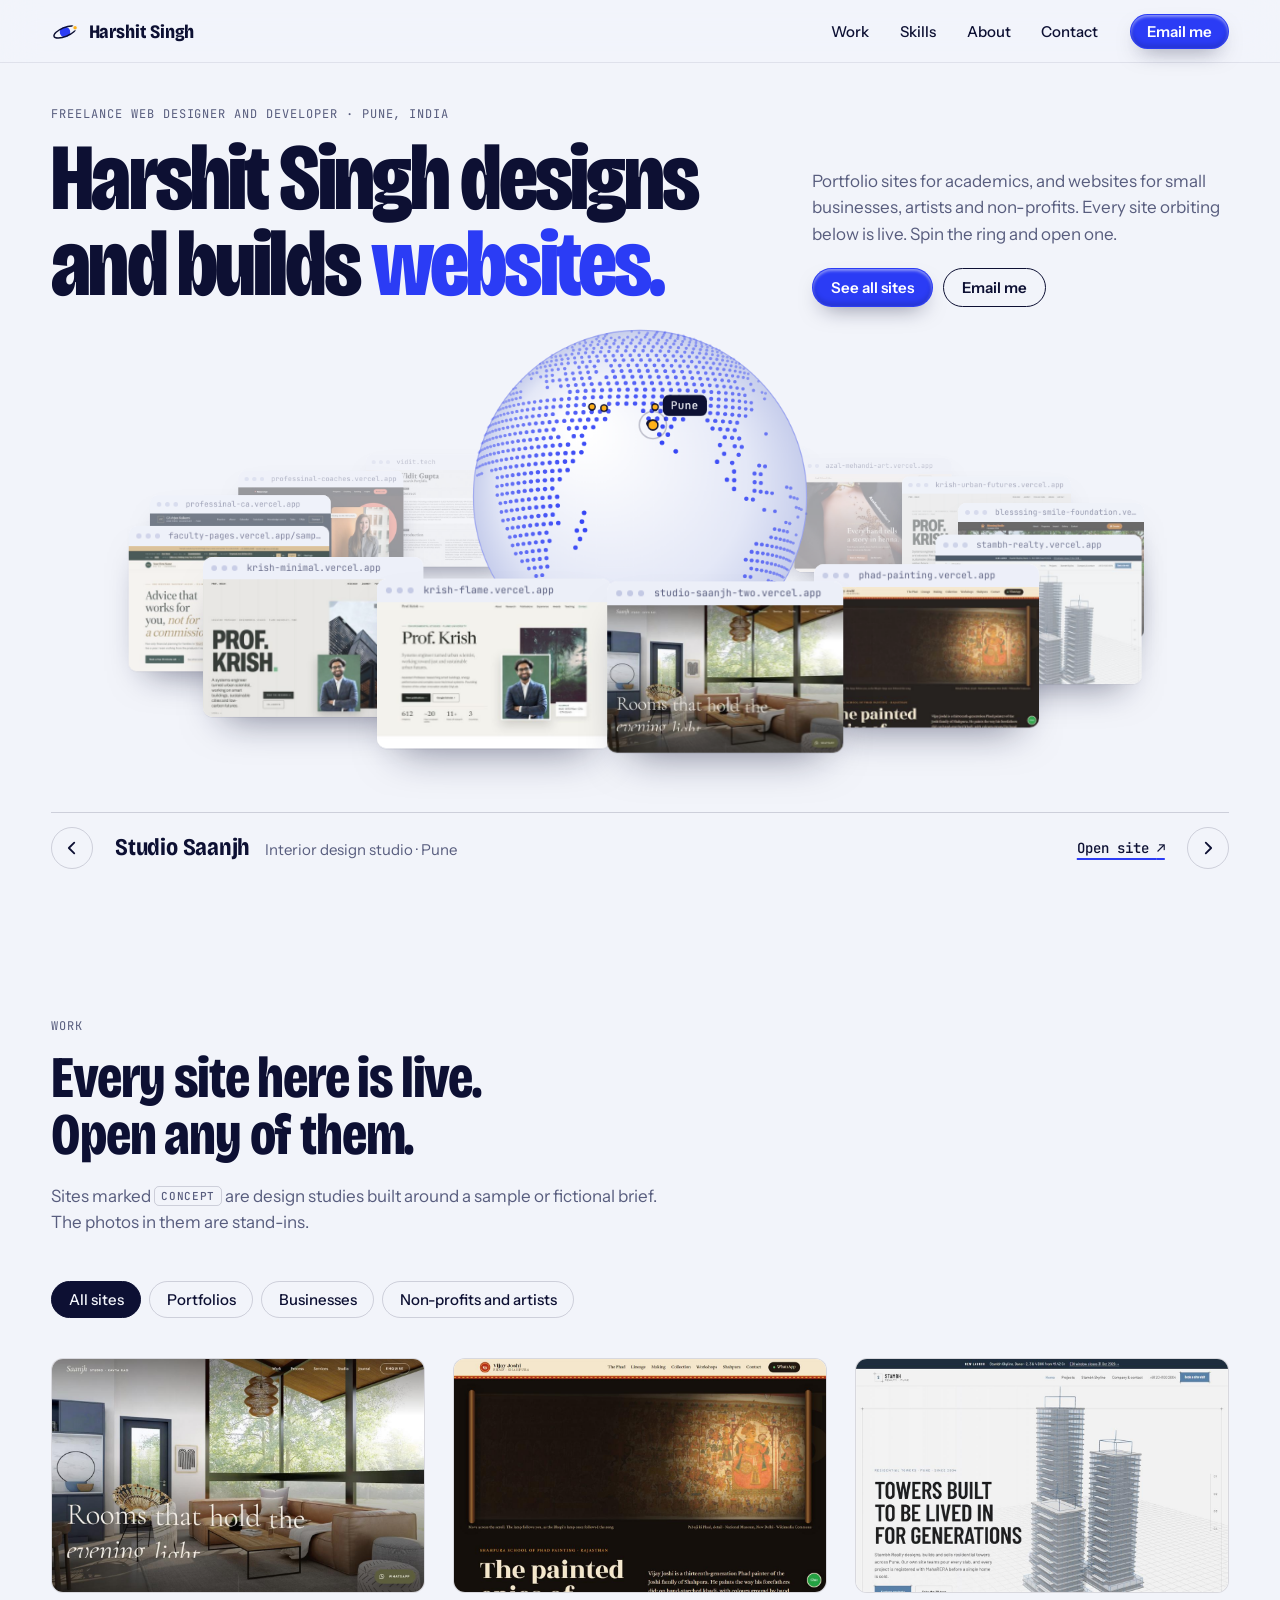
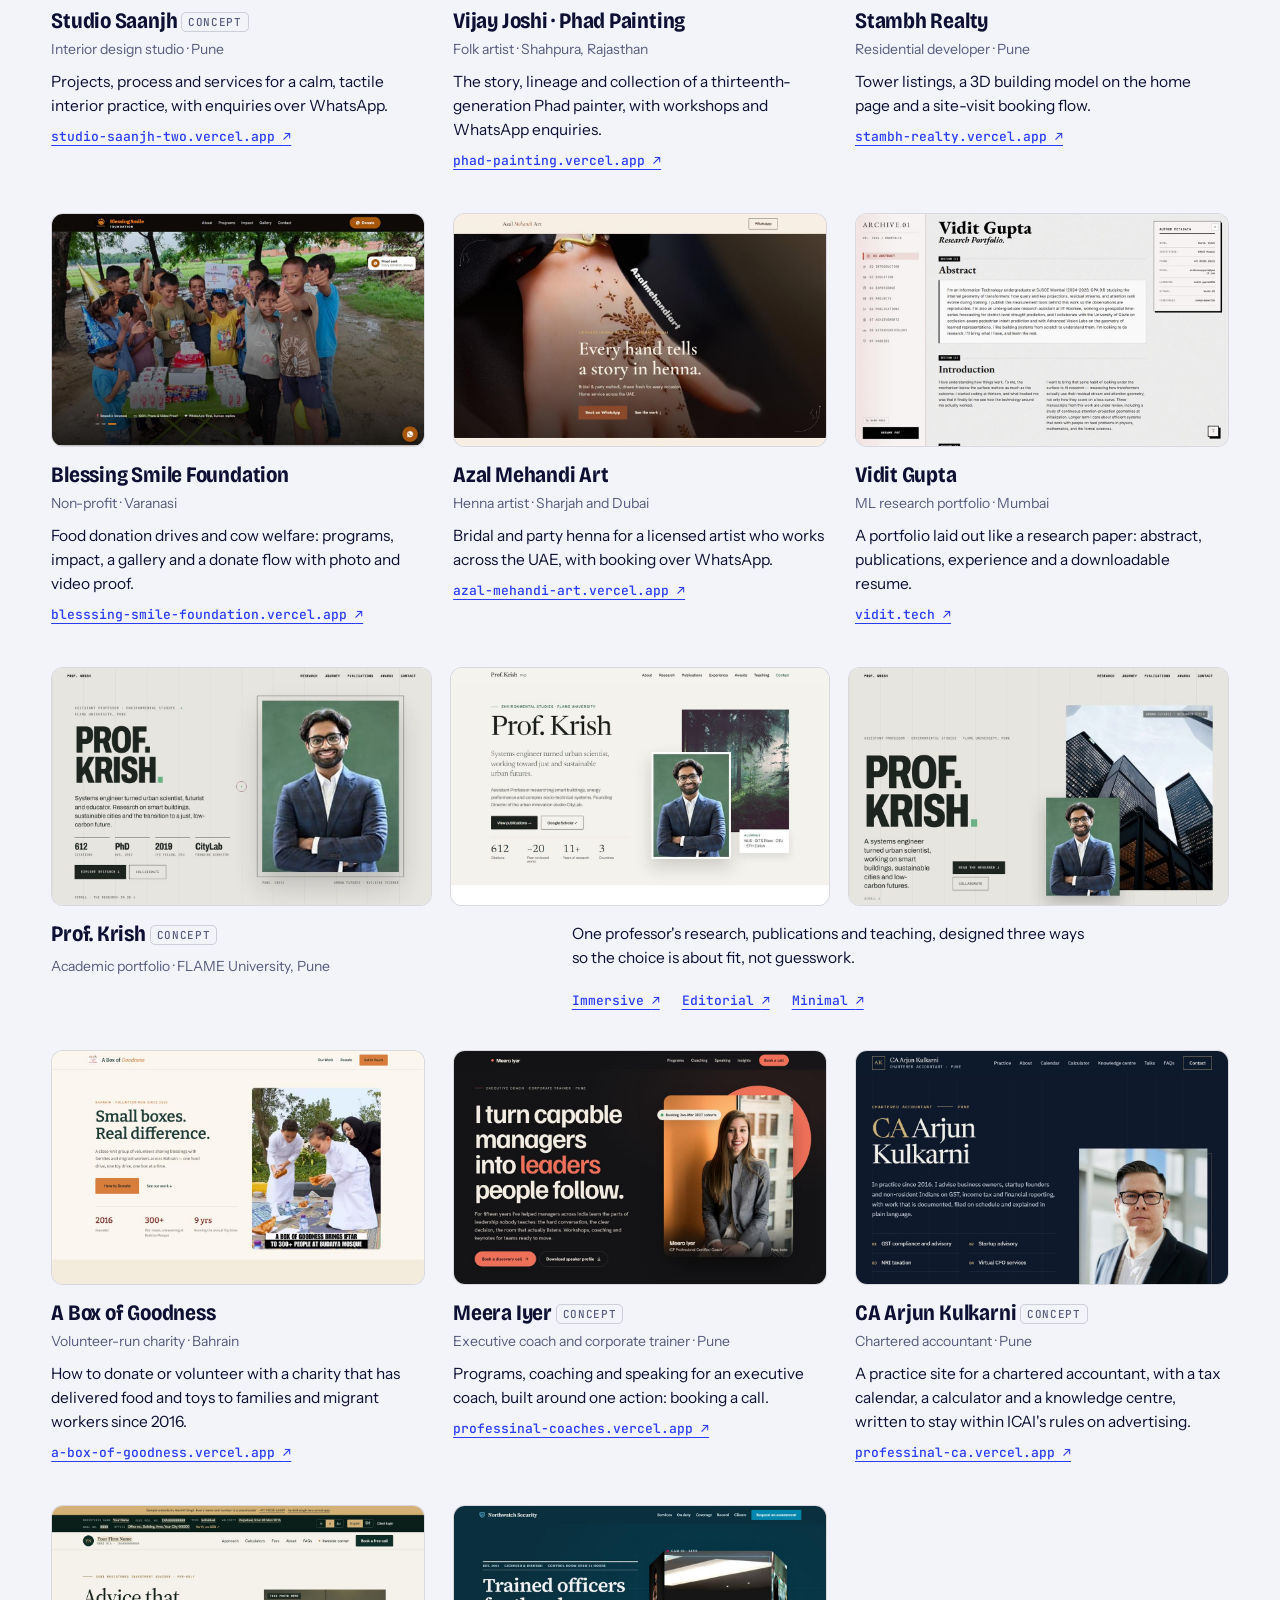
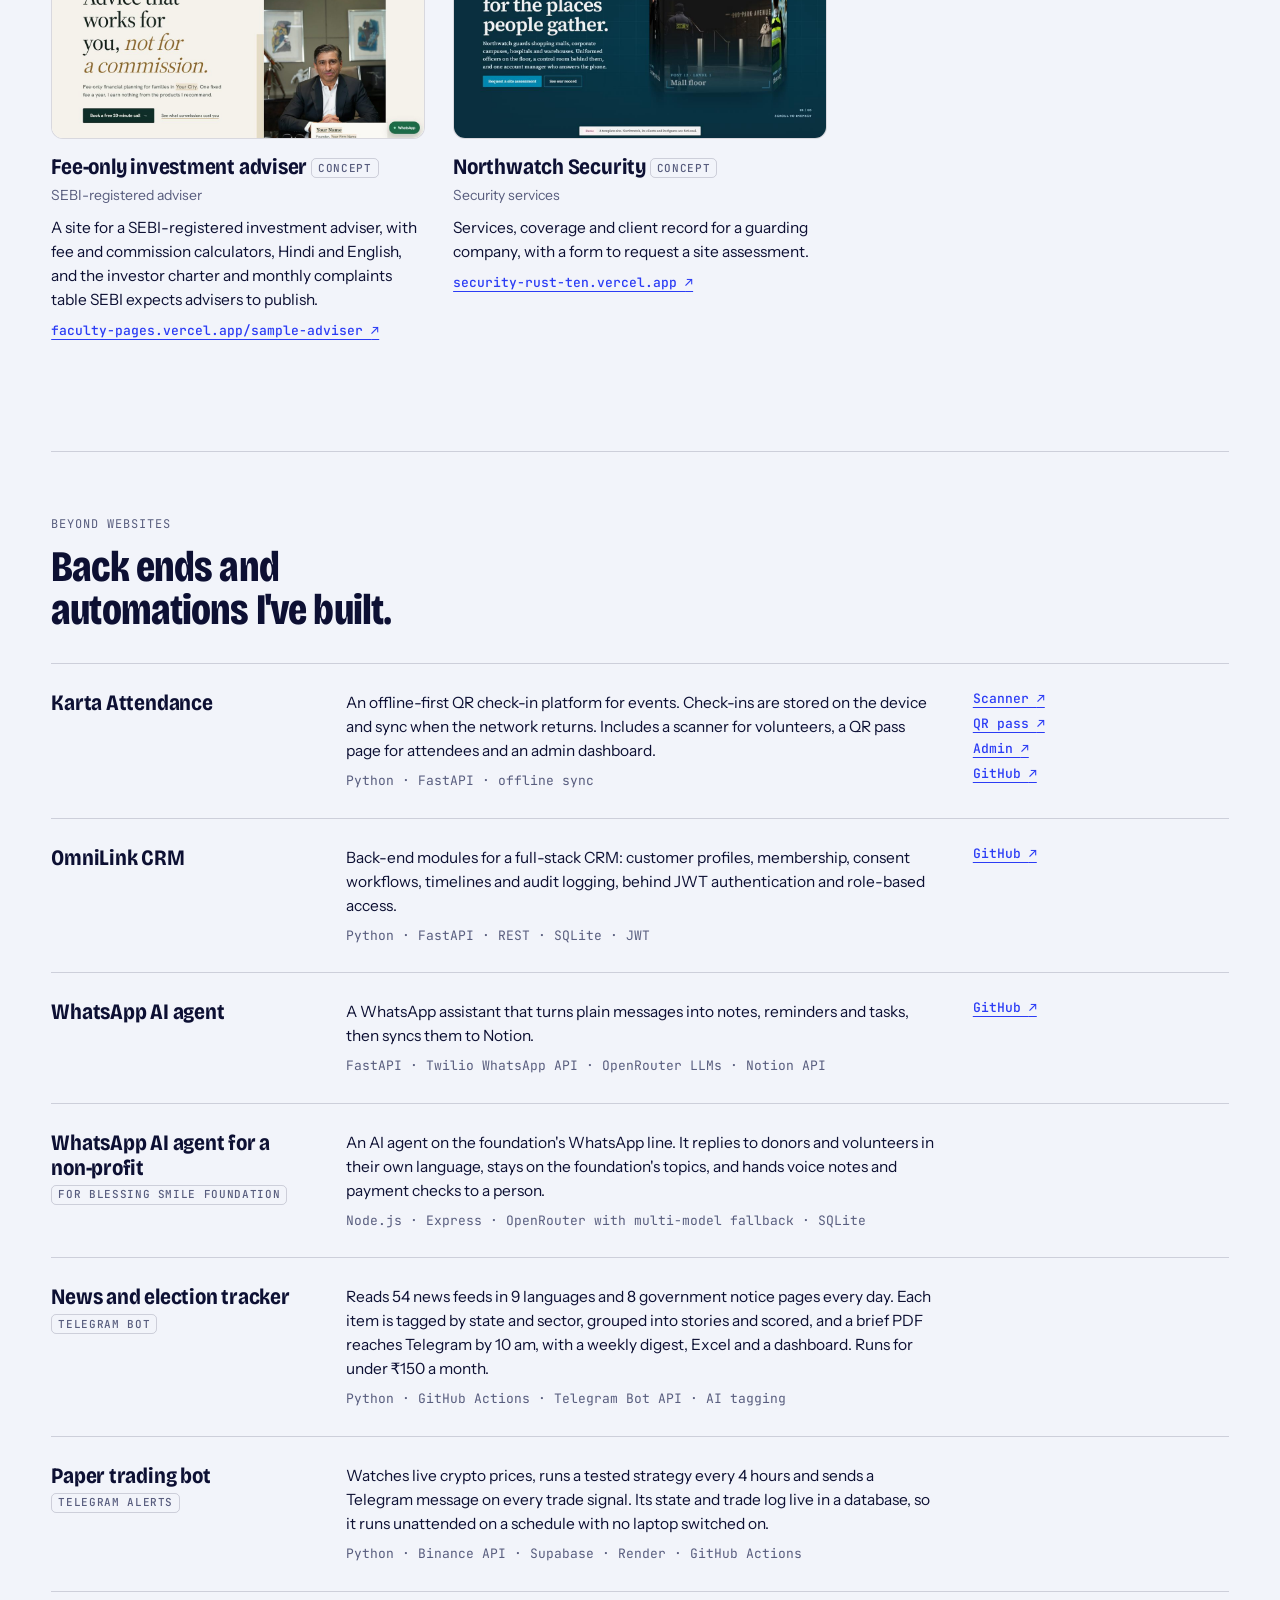
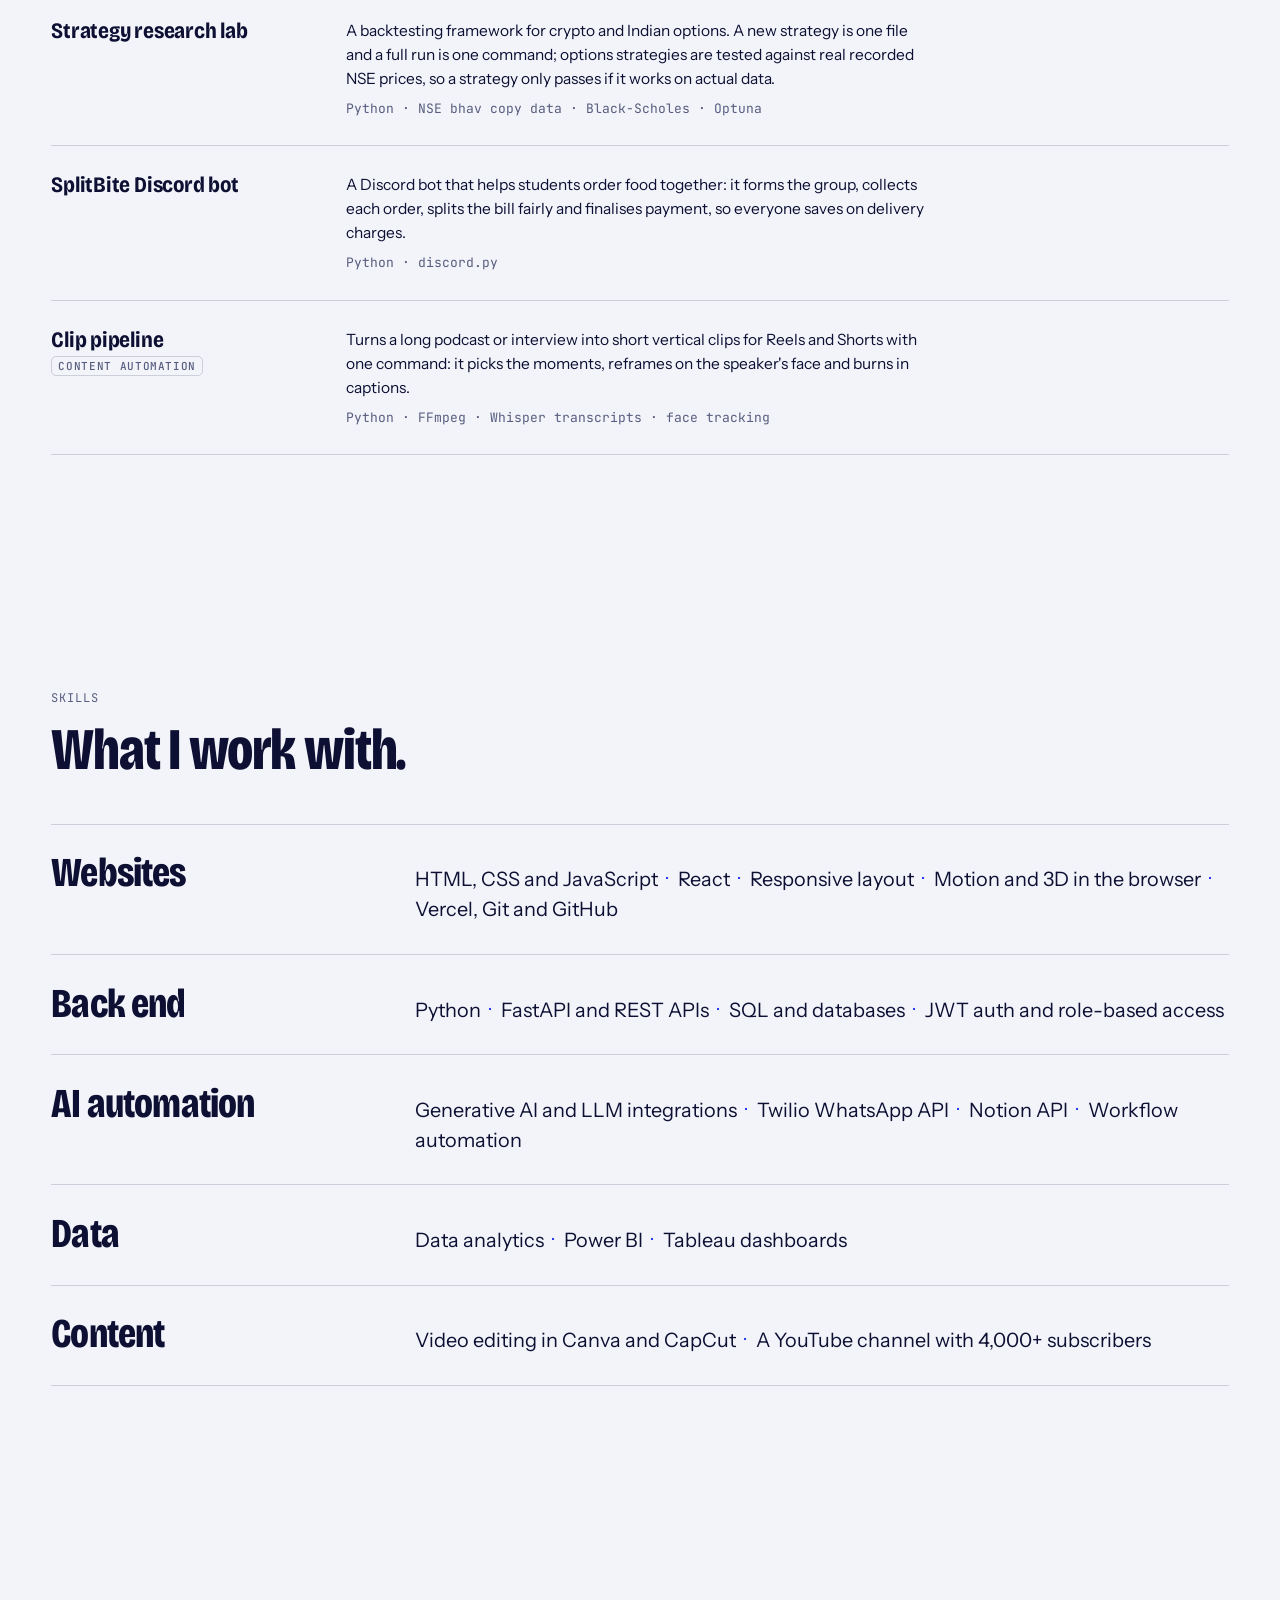
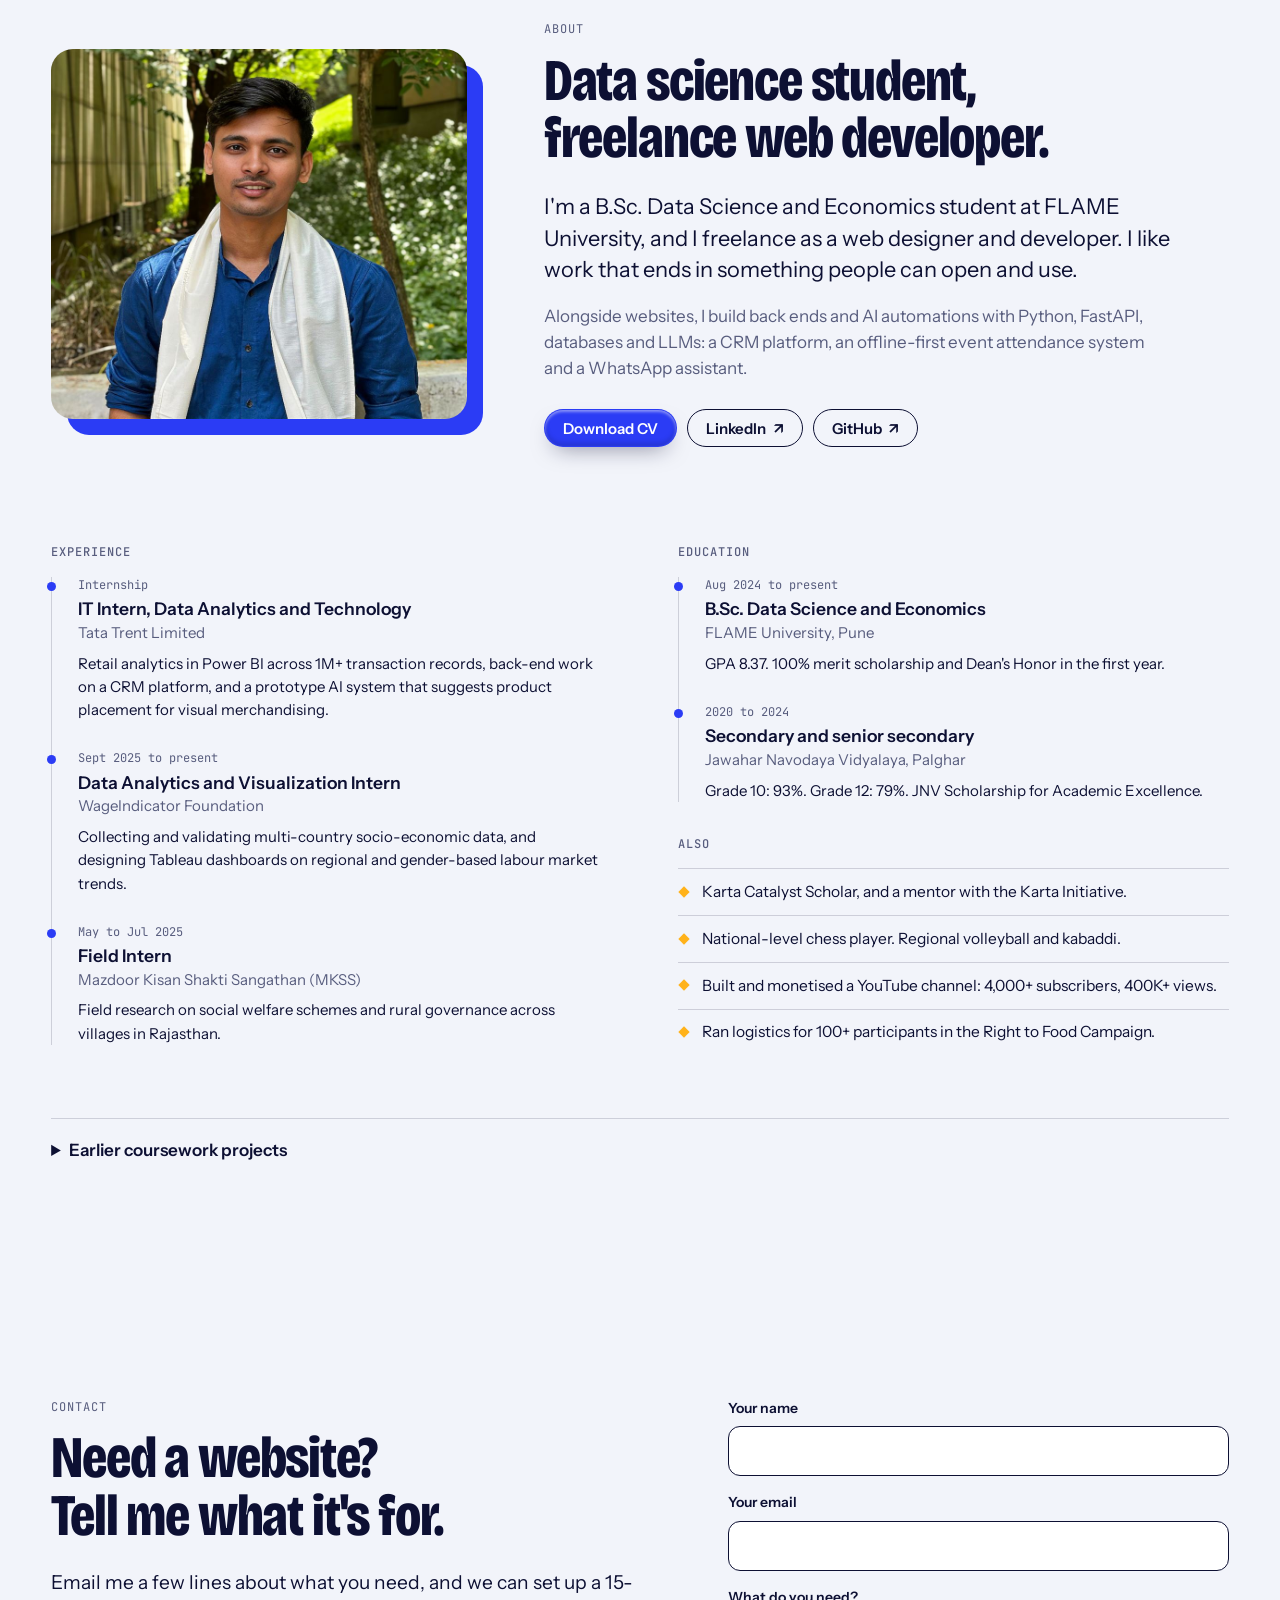
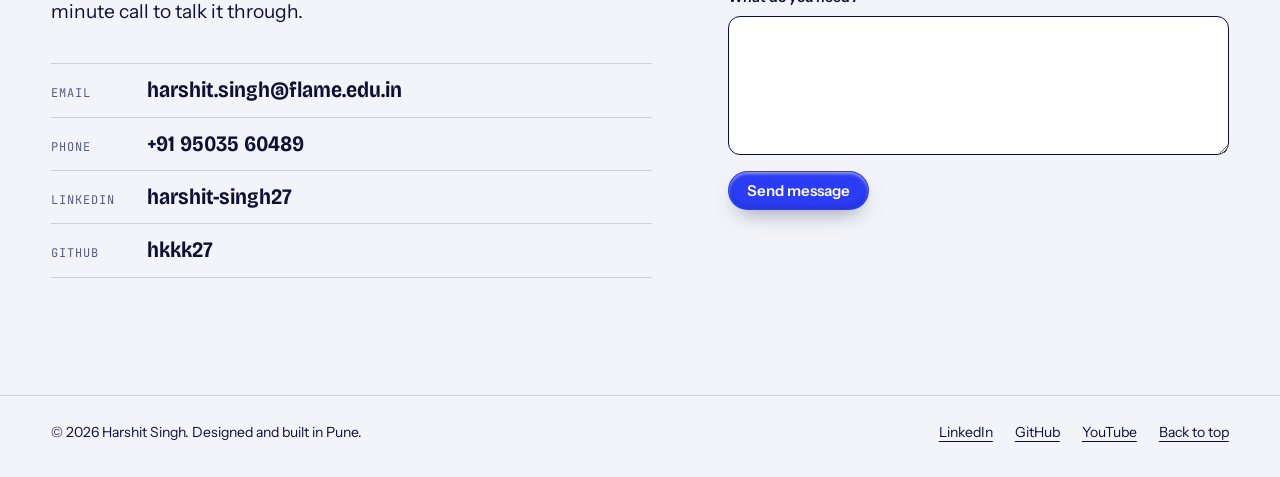
==== commit da583ce4: "Add six automation projects (no links) Co-Authored-By: Claude Opus 5.5 <noreply@anthropic.com>" ====
--- a/index.html
+++ b/index.html
@@ -339,6 +339,36 @@
                             <p class="row__links">
                                 <a href="https://github.com/hkkk27/whatsapp-ai-agent" target="_blank" rel="noopener">GitHub <span aria-hidden="true">↗</span></a>
                             </p>
+                        </li>
+                    <li class="row">
+                            <h3>WhatsApp AI agent for a non-profit <span class="tag">For Blessing Smile Foundation</span></h3>
+                            <p>An AI agent on the foundation's WhatsApp line. It replies to donors and volunteers in their own language, stays on the foundation's topics, and hands voice notes and payment checks to a person.</p>
+                            <p class="row__stack">Node.js · Express · OpenRouter with multi-model fallback · SQLite</p>
+                        </li>
+                        <li class="row">
+                            <h3>News and election tracker <span class="tag">Telegram bot</span></h3>
+                            <p>Reads 54 news feeds in 9 languages and 8 government notice pages every day. Each item is tagged by state and sector, grouped into stories and scored, and a brief PDF reaches Telegram by 10 am, with a weekly digest, Excel and a dashboard. Runs for under ₹150 a month.</p>
+                            <p class="row__stack">Python · GitHub Actions · Telegram Bot API · AI tagging</p>
+                        </li>
+                        <li class="row">
+                            <h3>Paper trading bot <span class="tag">Telegram alerts</span></h3>
+                            <p>Watches live crypto prices, runs a tested strategy every 4 hours and sends a Telegram message on every trade signal. Its state and trade log live in a database, so it runs unattended on a schedule with no laptop switched on.</p>
+                            <p class="row__stack">Python · Binance API · Supabase · Render · GitHub Actions</p>
+                        </li>
+                        <li class="row">
+                            <h3>Strategy research lab</h3>
+                            <p>A backtesting framework for crypto and Indian options. A new strategy is one file and a full run is one command; options strategies are tested against real recorded NSE prices, so a strategy only passes if it works on actual data.</p>
+                            <p class="row__stack">Python · NSE bhav copy data · Black-Scholes · Optuna</p>
+                        </li>
+                        <li class="row">
+                            <h3>SplitBite Discord bot</h3>
+                            <p>A Discord bot that helps students order food together: it forms the group, collects each order, splits the bill fairly and finalises payment, so everyone saves on delivery charges.</p>
+                            <p class="row__stack">Python · discord.py</p>
+                        </li>
+                        <li class="row">
+                            <h3>Clip pipeline <span class="tag">Content automation</span></h3>
+                            <p>Turns a long podcast or interview into short vertical clips for Reels and Shorts with one command: it picks the moments, reframes on the speaker's face and burns in captions.</p>
+                            <p class="row__stack">Python · FFmpeg · Whisper transcripts · face tracking</p>
                         </li>
                     </ul>
                 </div>
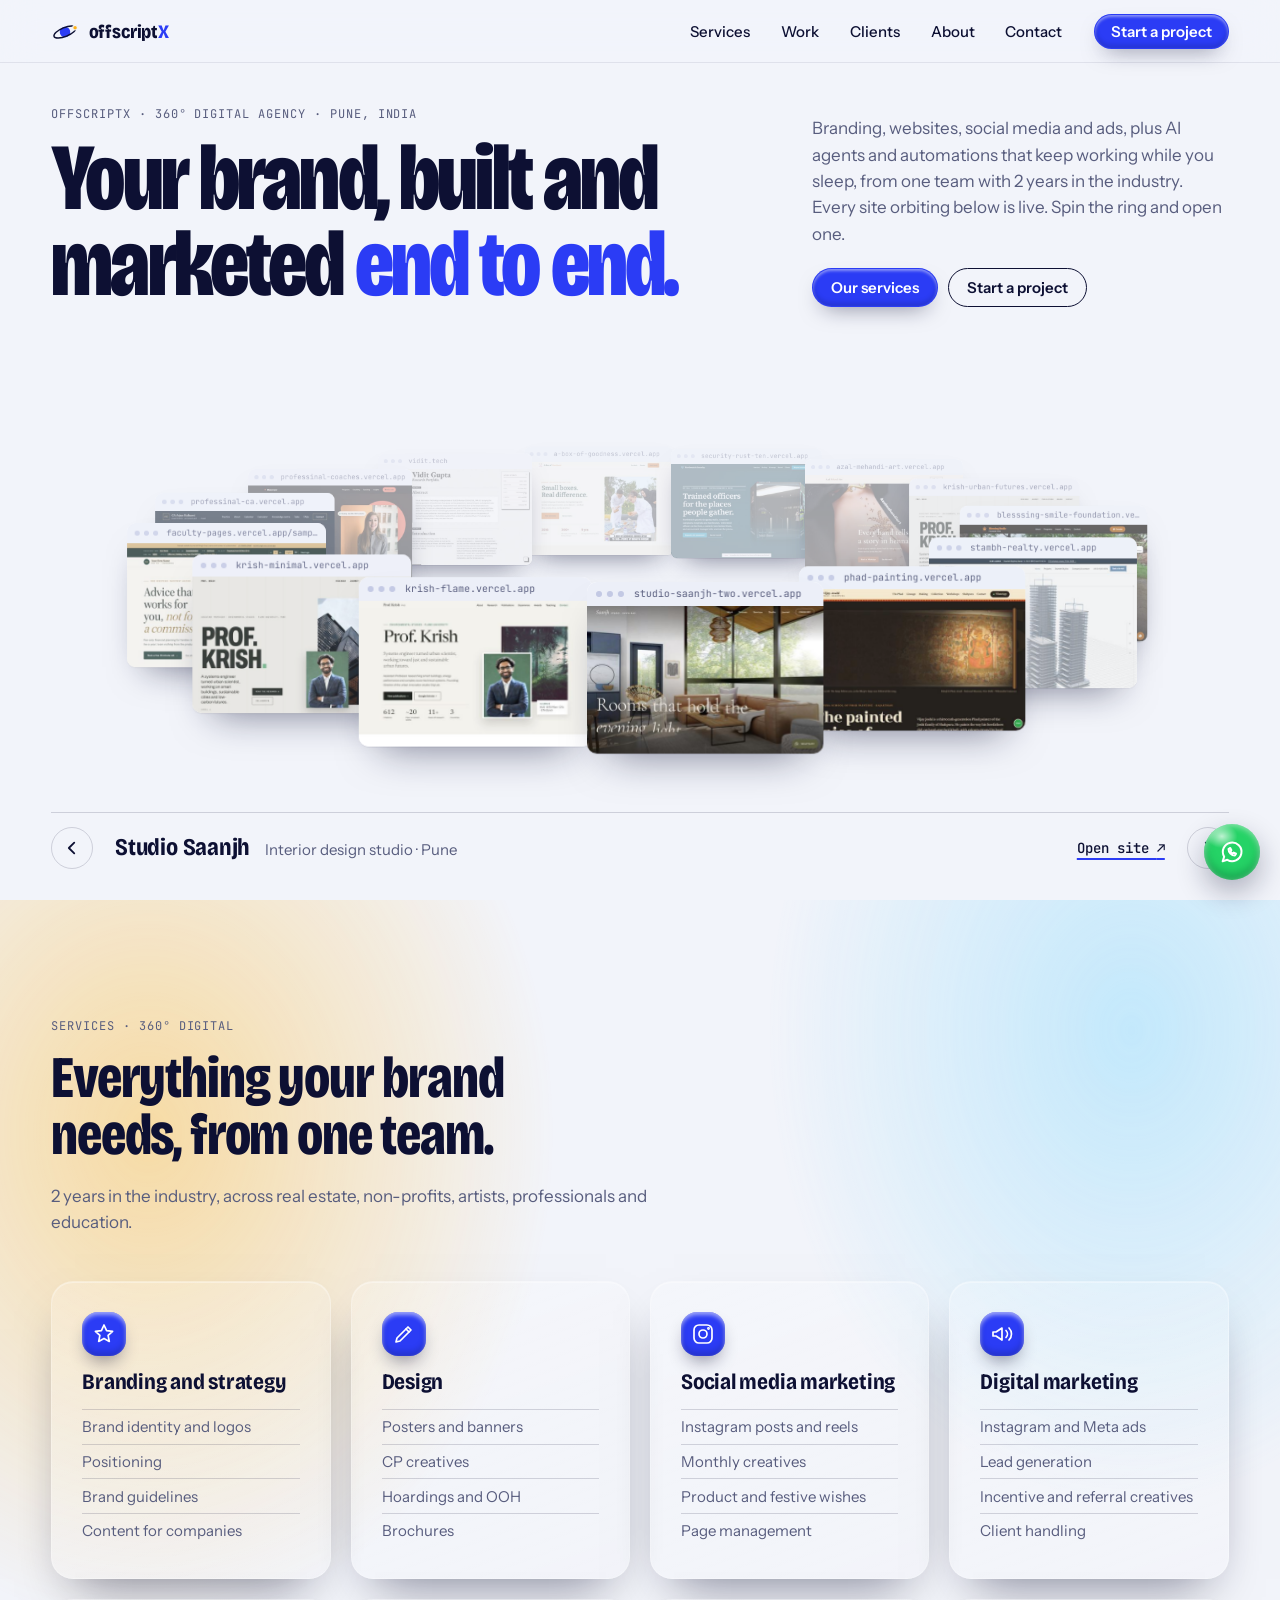
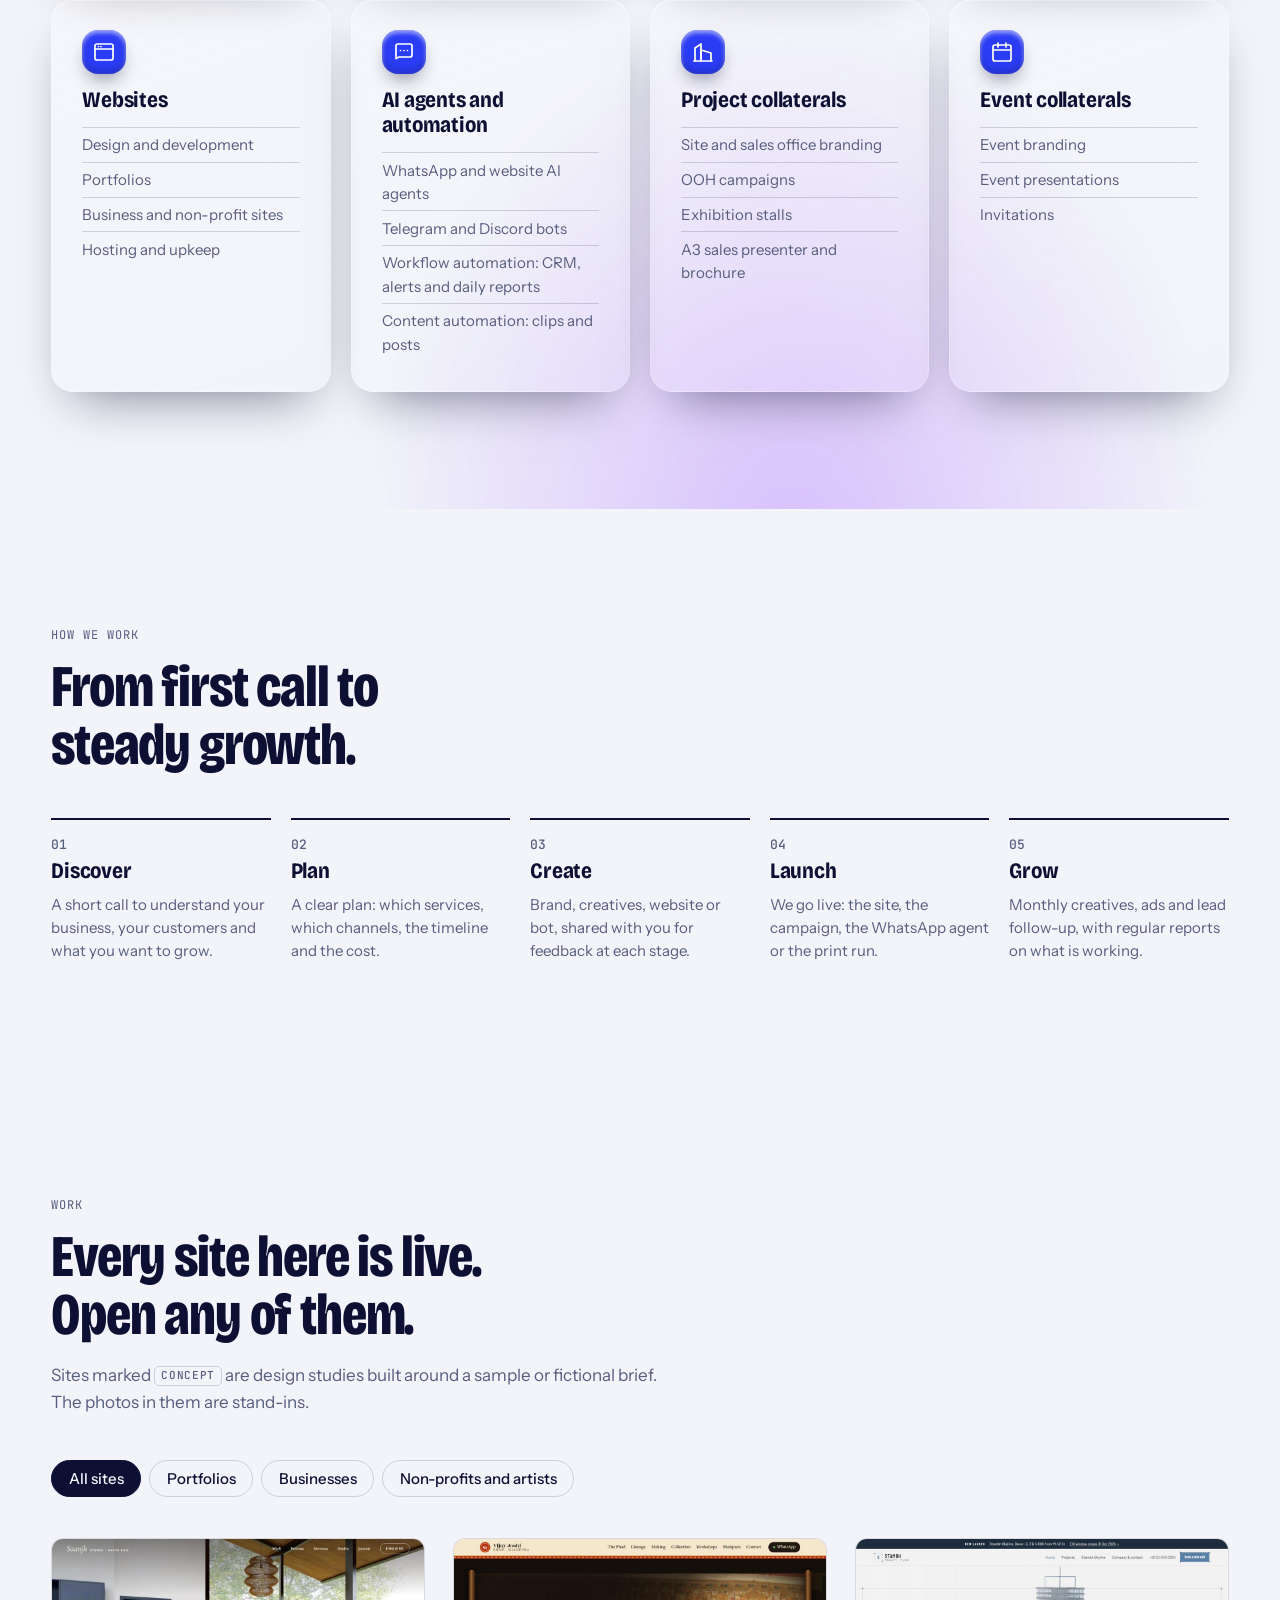
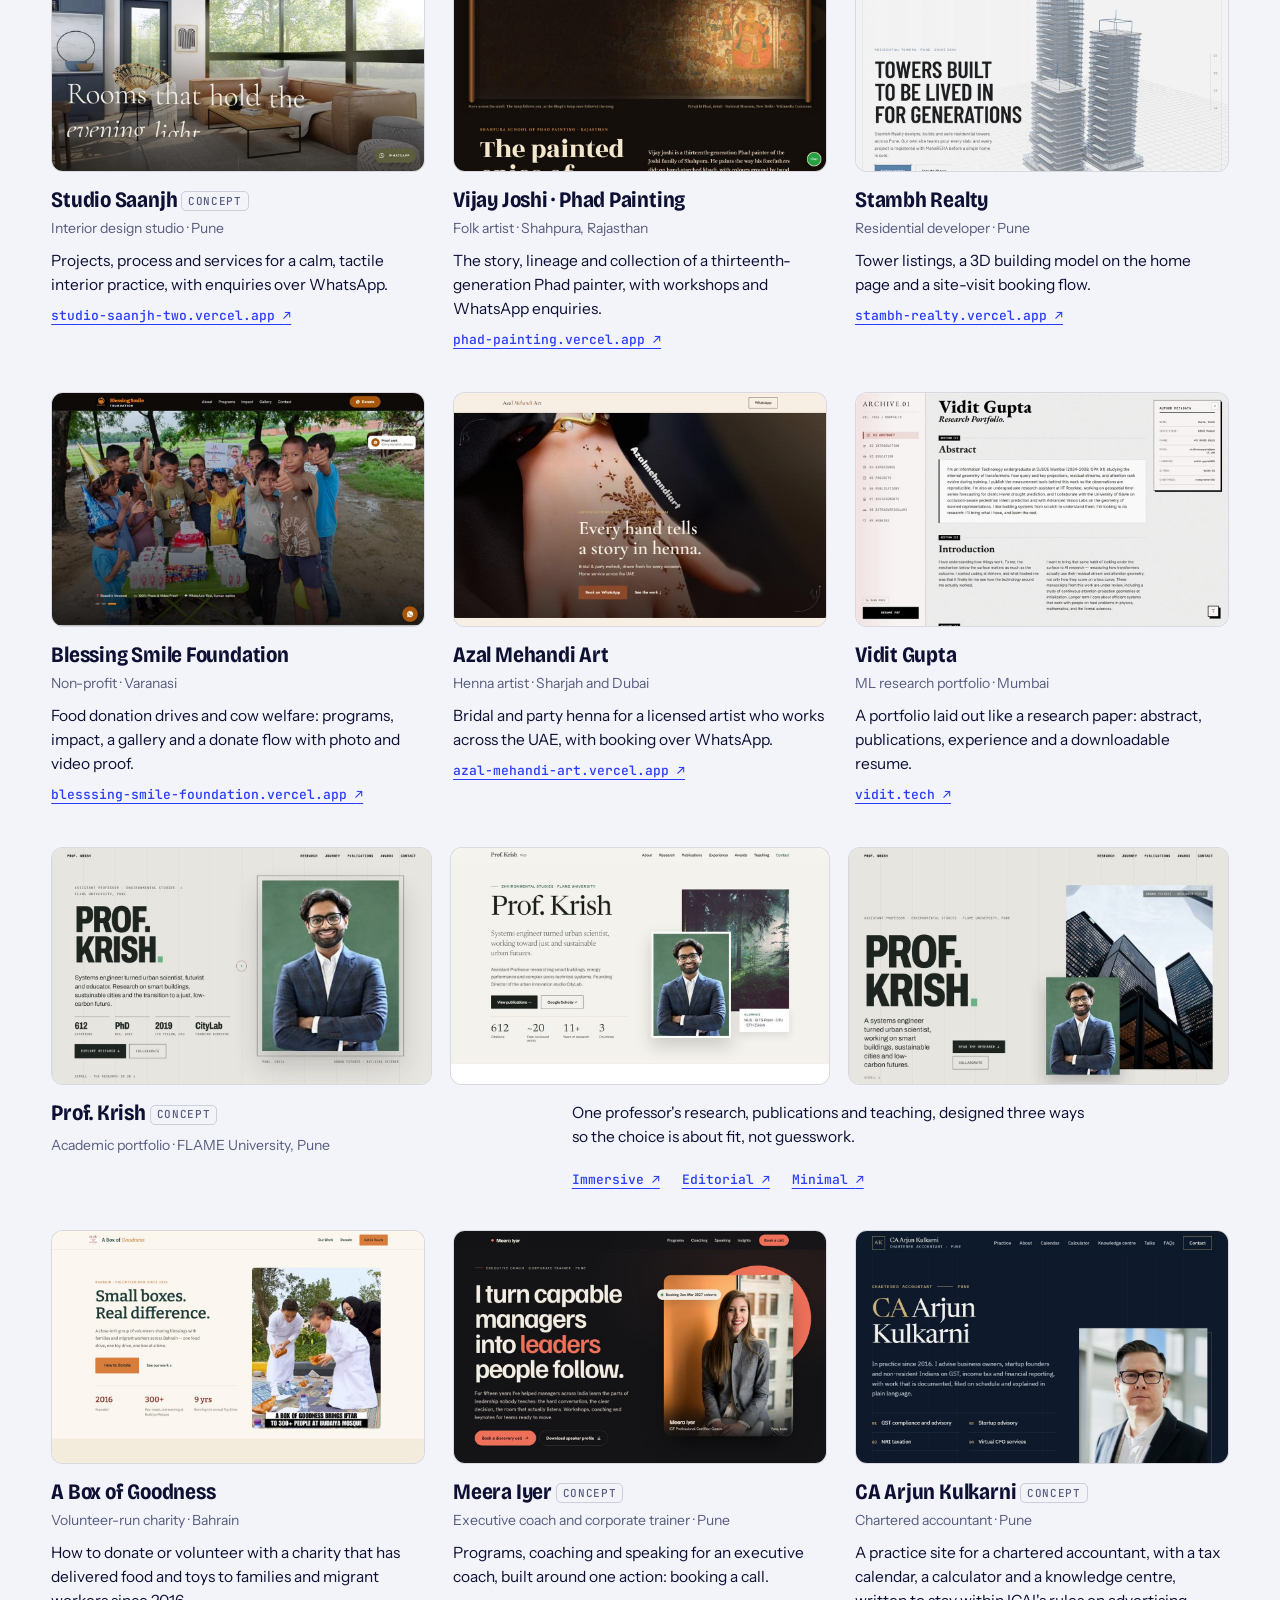
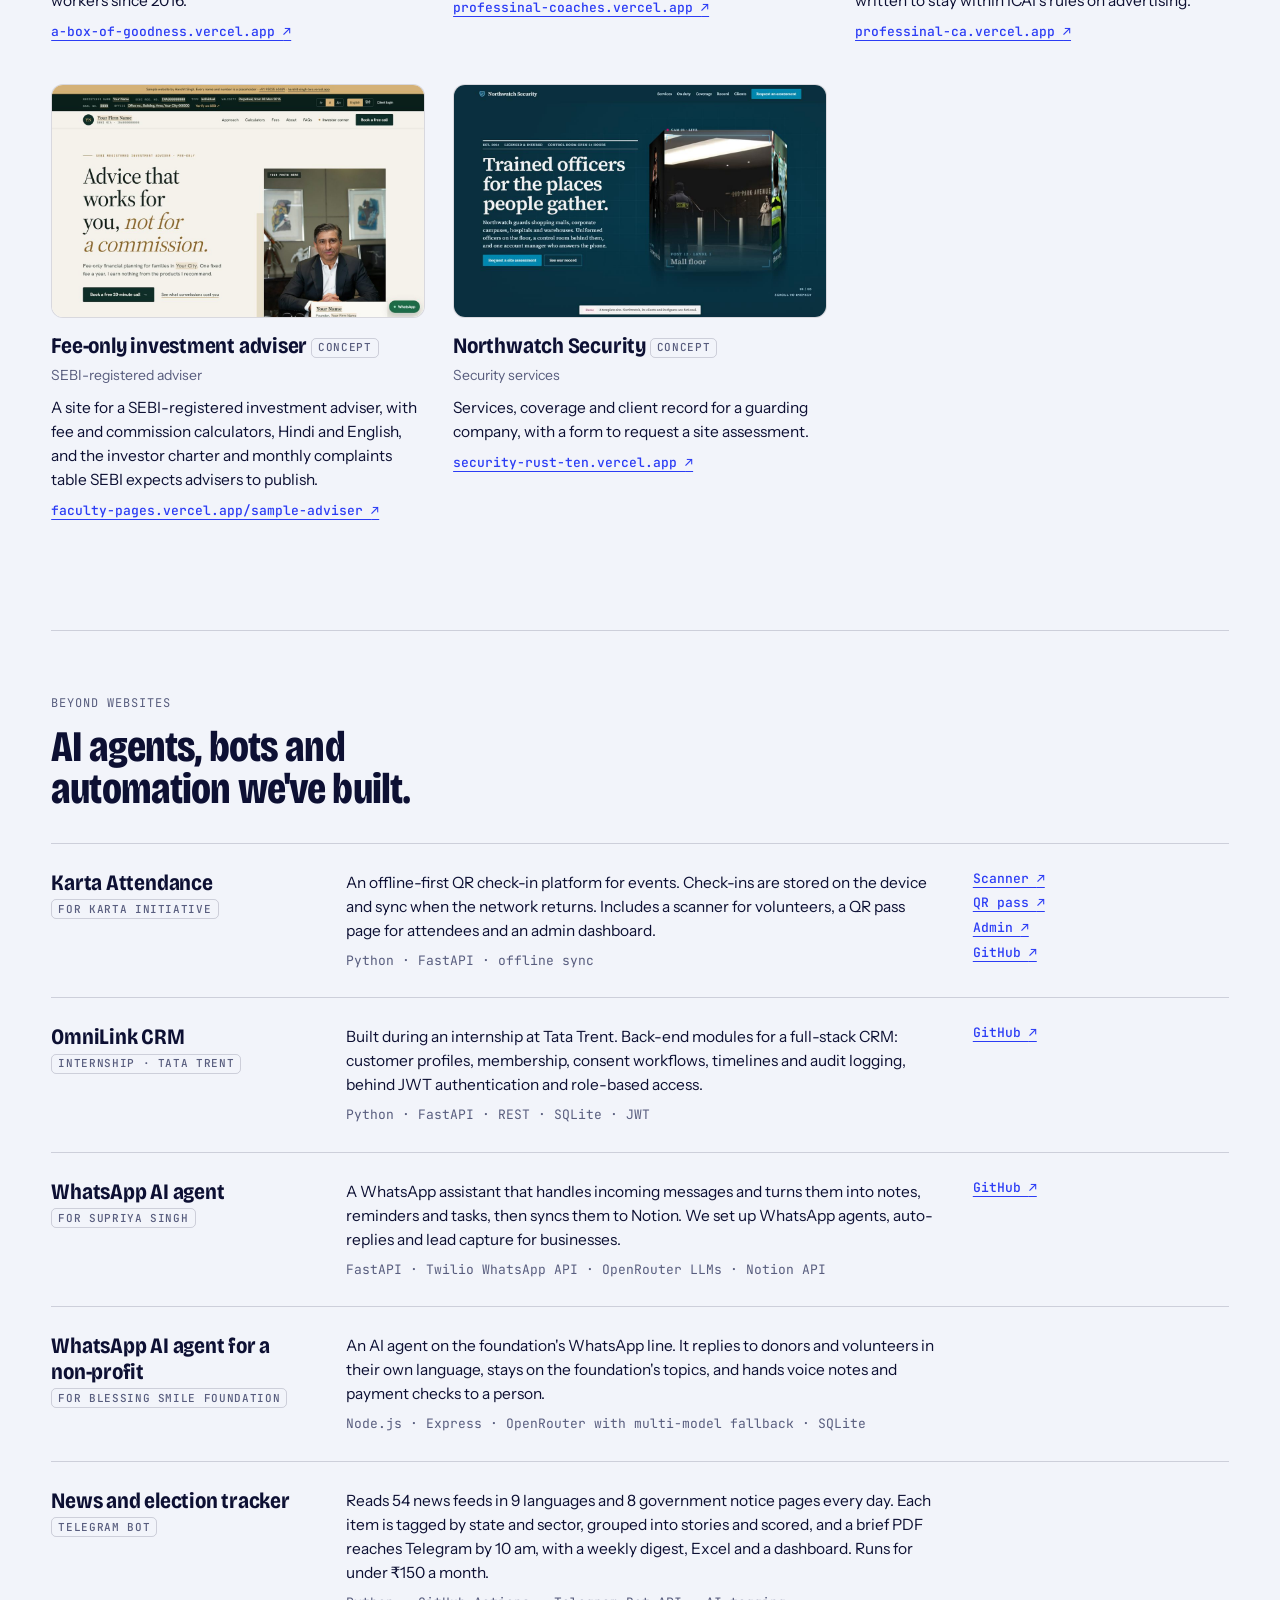
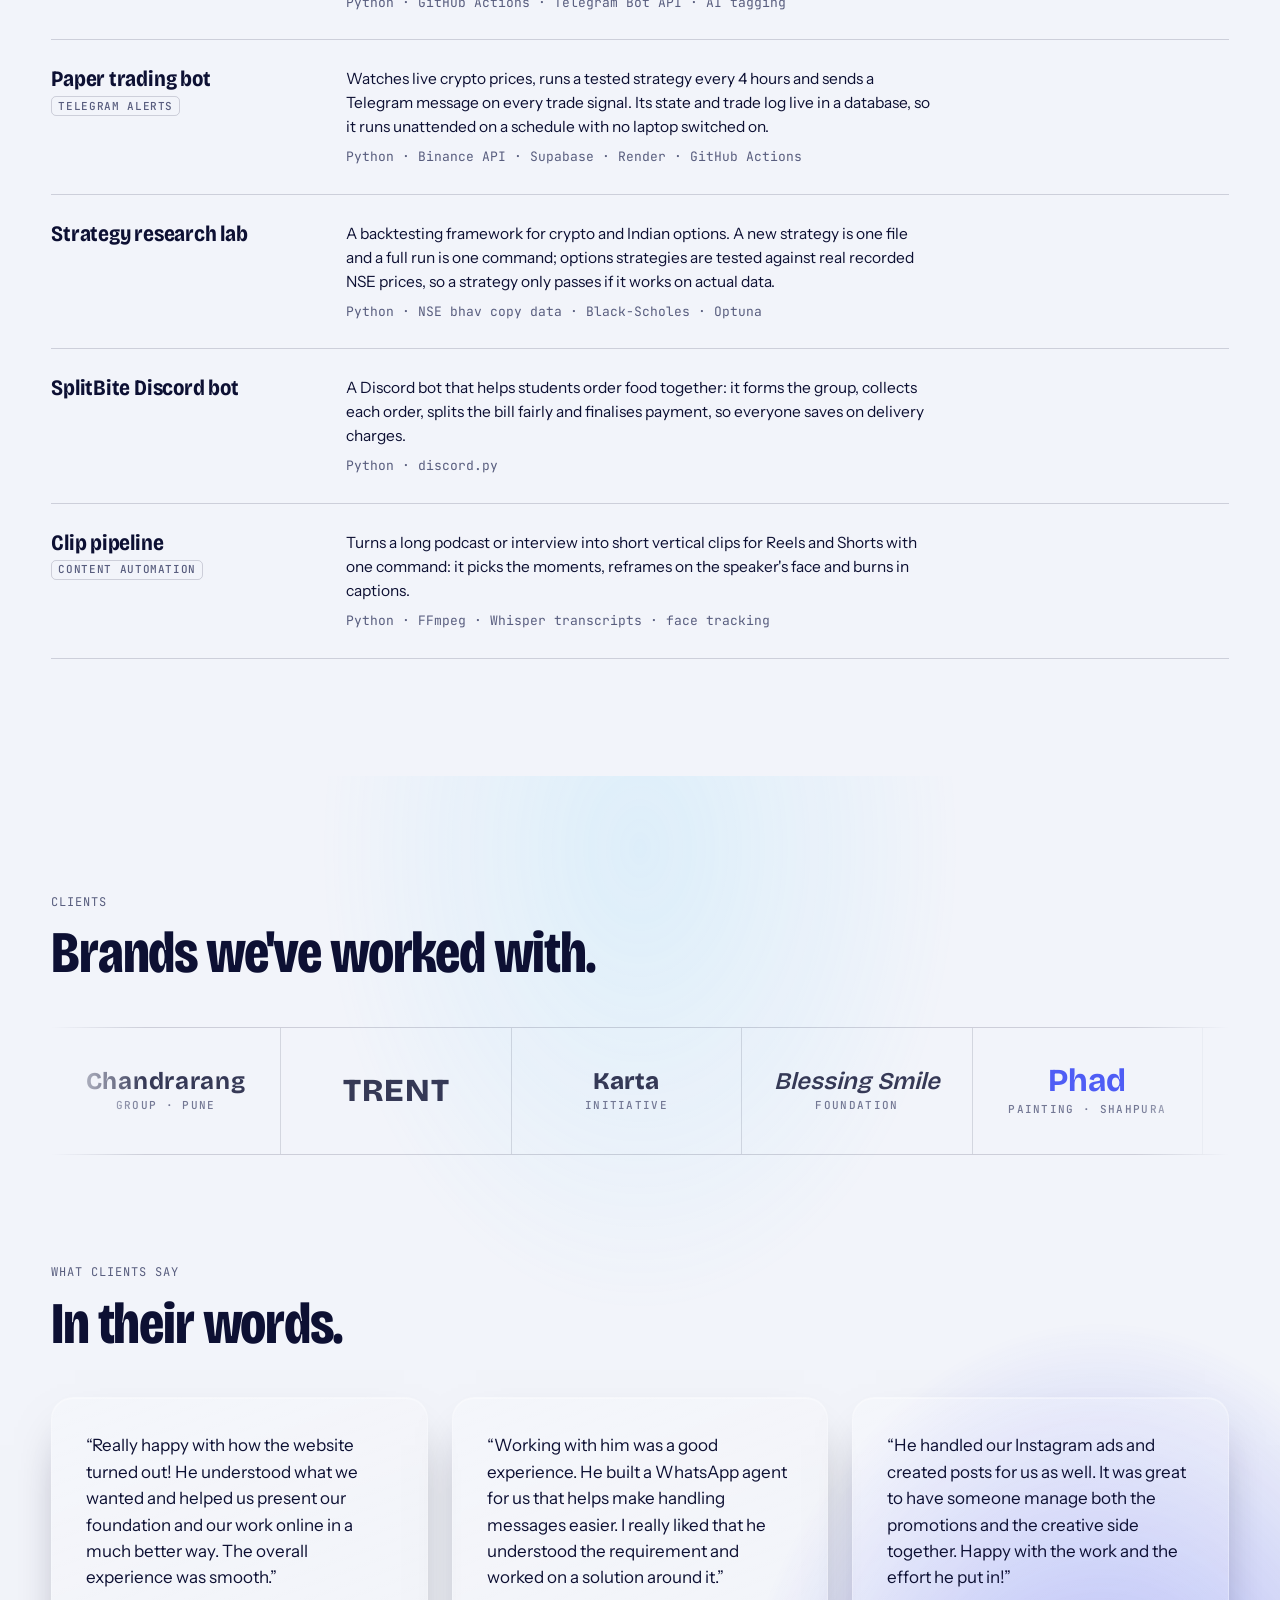
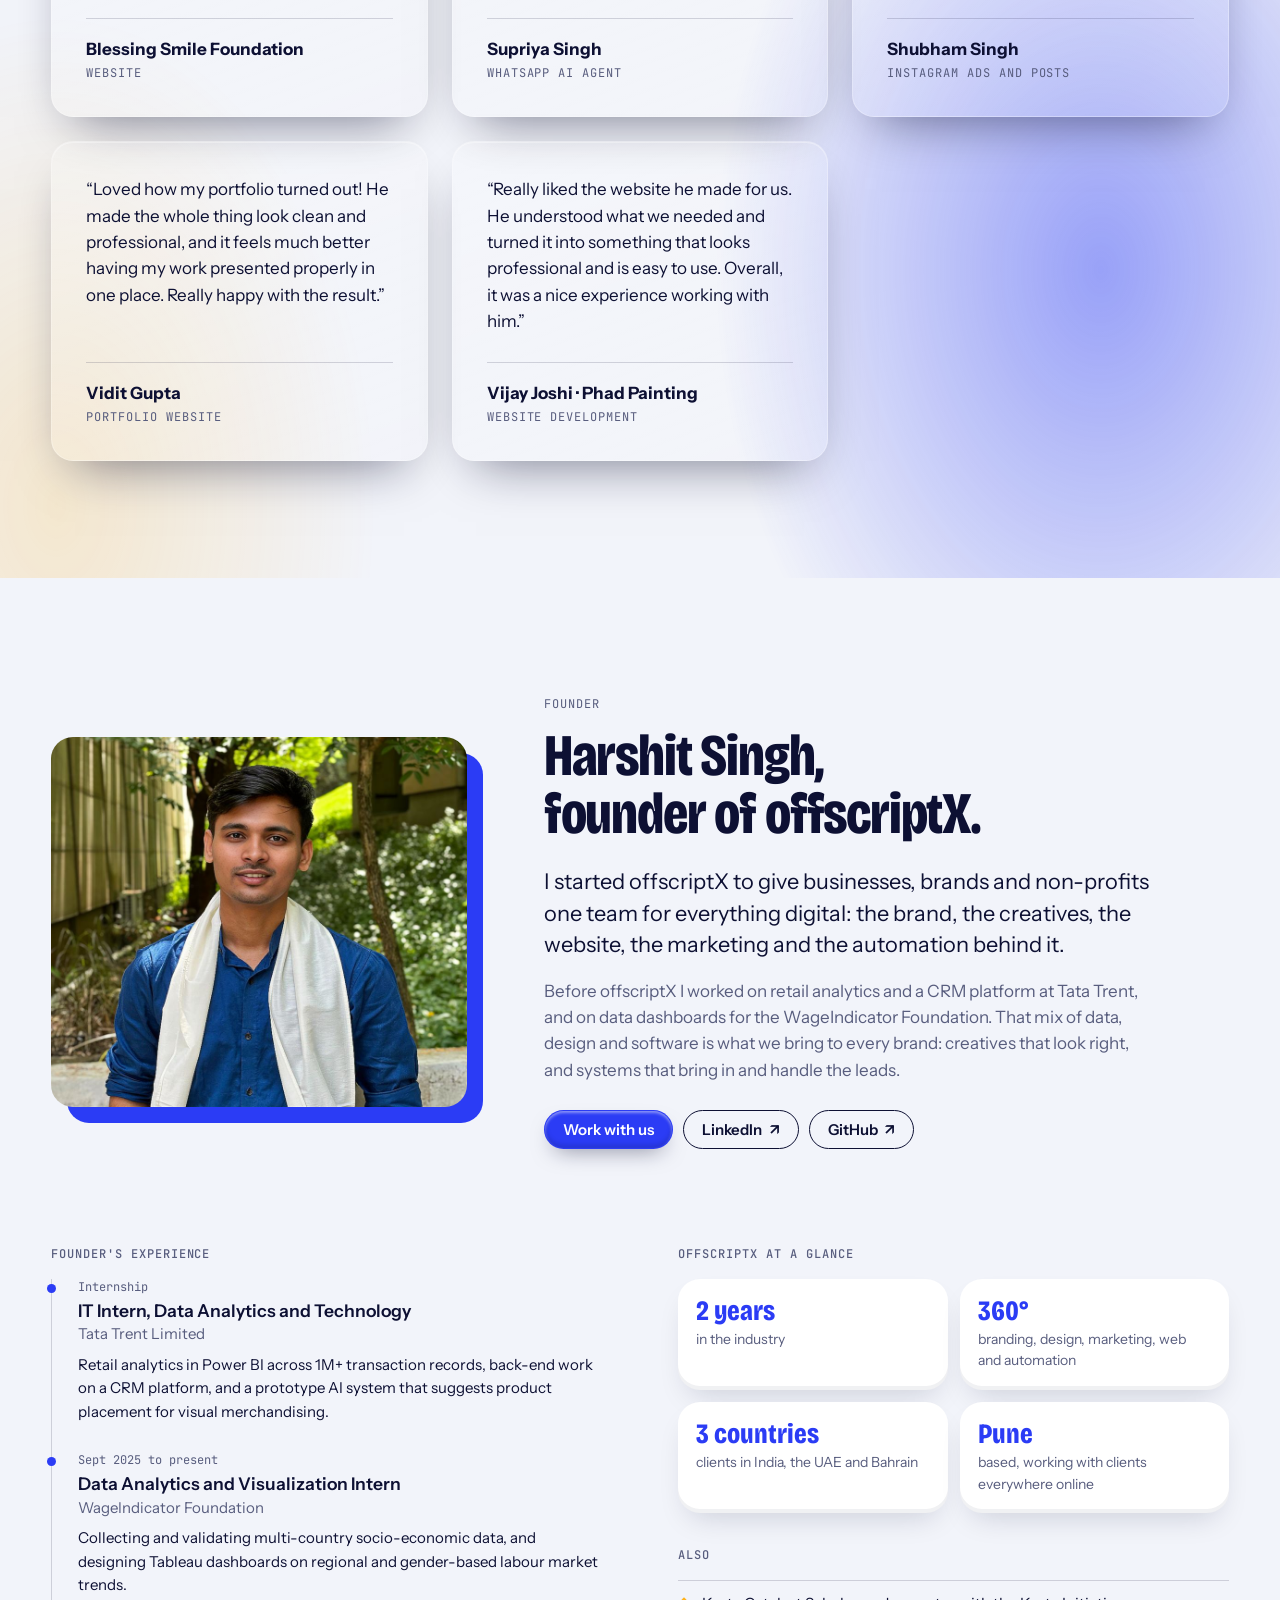
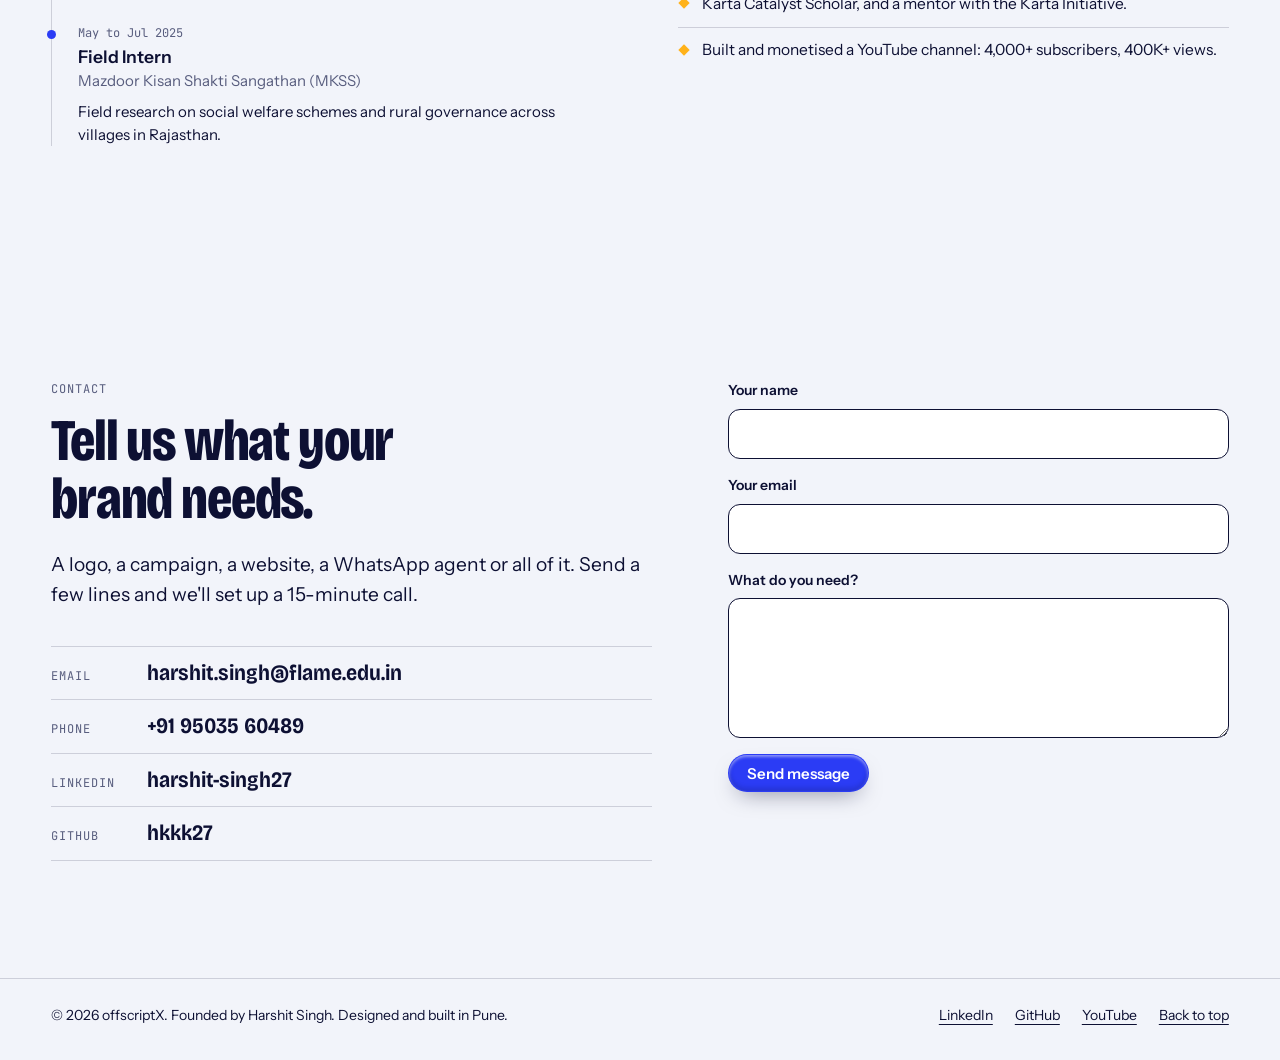
==== commit 90454abd: "Lead with AI agents and automation; add six automation projects Co-Authored-By: Claude Opus 5.5 <nor" ====
--- a/index.html
+++ b/index.html
@@ -4,10 +4,10 @@
 <head>
     <meta charset="utf-8">
     <meta name="viewport" content="width=device-width, initial-scale=1">
-    <title>Harshit Singh · Freelance web designer and developer, Pune</title>
-    <meta name="description" content="Harshit Singh designs and builds websites: portfolio sites for academics, and sites for small businesses, artists and non-profits. Every site shown is live.">
-    <meta property="og:title" content="Harshit Singh · Freelance web designer and developer">
-    <meta property="og:description" content="Portfolio sites for academics, and websites for small businesses, artists and non-profits. Every site shown is live.">
+    <title>offscriptX · 360° digital agency, Pune</title>
+    <meta name="description" content="offscriptX is a 360° digital agency in Pune: branding, design, websites, social media, digital marketing, WhatsApp agents and lead generation. Founded by Harshit Singh.">
+    <meta property="og:title" content="offscriptX · 360° digital agency">
+    <meta property="og:description" content="Branding, websites, social media, marketing and automation, under one roof. Every site shown is live.">
     <meta property="og:type" content="website">
     <meta property="og:url" content="https://harshit-singh-two.vercel.app/">
     <meta property="og:image" content="https://harshit-singh-two.vercel.app/assets/og.jpg">
@@ -26,37 +26,39 @@
     <a class="skip" href="#work">Skip to the work</a>
 
     <header class="nav">
-        <a class="nav__brand" href="#top" aria-label="Harshit Singh, back to top">
+        <a class="nav__brand" href="#top" aria-label="offscriptX, back to top">
             <svg viewBox="0 0 32 32" aria-hidden="true"><circle cx="16" cy="16" r="6"/><ellipse cx="16" cy="16" rx="13.5" ry="5" transform="rotate(-22 16 16)"/><circle class="dot" cx="27.5" cy="11" r="2.6"/></svg>
-            Harshit Singh
+            <span>offscript<b class="x">X</b></span>
         </a>
         <button class="nav__toggle" type="button" aria-expanded="false" aria-controls="nav-links">Menu</button>
         <nav class="nav__links" id="nav-links" aria-label="Sections">
+            <a href="#services">Services</a>
             <a href="#work">Work</a>
-            <a href="#skills">Skills</a>
+            <a href="#clients">Clients</a>
             <a href="#about">About</a>
             <a href="#contact">Contact</a>
         </nav>
-        <a class="btn btn--solid nav__cta" href="mailto:harshit.singh@flame.edu.in">Email me</a>
+        <a class="btn btn--solid nav__cta" href="#contact">Start a project</a>
     </header>
 
     <main>
         <!-- Hero -->
         <section class="hero" id="top" data-theme="paper">
+            <div class="hero__pin">
             <div class="hero__copy wrap">
                 <div>
-                    <p class="eyebrow">Freelance web designer and developer · Pune, India</p>
+                    <p class="eyebrow">offscriptX · 360° digital agency · Pune, India</p>
                     <h1 class="hero__title">
-                        <span class="w" style="--i:0">Harshit</span> <span class="w" style="--i:1">Singh</span>
-                        <span class="w" style="--i:2">designs</span> <span class="w" style="--i:3">and</span>
-                        <span class="w" style="--i:4">builds</span> <span class="w w--mark" style="--i:5">websites.</span>
+                        <span class="w" style="--i:0">Your</span> <span class="w" style="--i:1">brand,</span>
+                        <span class="w" style="--i:2">built</span> <span class="w" style="--i:3">and</span>
+                        <span class="w" style="--i:4">marketed</span> <span class="w w--mark" style="--i:5">end&nbsp;to&nbsp;end.</span>
                     </h1>
                 </div>
                 <div class="hero__side">
-                    <p>Portfolio sites for academics, and websites for small businesses, artists and non-profits. Every site orbiting below is live. Spin the ring and open one.</p>
+                    <p>Branding, websites, social media and ads, plus AI agents and automations that keep working while you sleep, from one team with 2 years in the industry. Every site orbiting below is live. Spin the ring and open one.</p>
                     <div class="hero__actions">
-                        <a class="btn btn--solid" href="#work">See all sites</a>
-                        <a class="btn btn--line" href="mailto:harshit.singh@flame.edu.in">Email me</a>
+                        <a class="btn btn--solid" href="#services">Our services</a>
+                        <a class="btn btn--line" href="#contact">Start a project</a>
                     </div>
                 </div>
             </div>
@@ -137,6 +139,98 @@
                     <svg viewBox="0 0 20 20" aria-hidden="true"><path d="m7.5 4 6 6-6 6"/></svg>
                 </button>
             </div>
+            <span class="hero__rail" aria-hidden="true"><i></i></span>
+            </div>
+        </section>
+
+        <!-- Services -->
+        <section class="section skills" id="services" data-theme="ultra">
+            <div class="wrap">
+                <header class="section__head" data-reveal>
+                    <p class="eyebrow">Services · 360° digital</p>
+                    <h2>Everything your brand needs, from one team.</h2>
+                    <p class="section__lede">2 years in the industry, across real estate, non-profits, artists, professionals and education.</p>
+                </header>
+                <ul class="svcs">
+                    <li class="svc" data-reveal>
+                        <svg class="svc__icon" viewBox="0 0 24 24" aria-hidden="true"><path d="M12 3l2.6 5.6 6 .7-4.5 4.1 1.2 6-5.3-3-5.3 3 1.2-6L3.4 9.3l6-.7z"/></svg>
+                        <h3>Branding and strategy</h3>
+                        <ul class="svc__list"><li>Brand identity and logos</li><li>Positioning</li><li>Brand guidelines</li><li>Content for companies</li></ul>
+                    </li>
+                    <li class="svc" data-reveal>
+                        <svg class="svc__icon" viewBox="0 0 24 24" aria-hidden="true"><path d="M4 20l4-1 11-11-3-3L5 16z"/><path d="M14 7l3 3"/></svg>
+                        <h3>Design</h3>
+                        <ul class="svc__list"><li>Posters and banners</li><li>CP creatives</li><li>Hoardings and OOH</li><li>Brochures</li></ul>
+                    </li>
+                    <li class="svc" data-reveal>
+                        <svg class="svc__icon" viewBox="0 0 24 24" aria-hidden="true"><rect x="3" y="3" width="18" height="18" rx="5"/><circle cx="12" cy="12" r="4"/><circle cx="17.5" cy="6.5" r=".6"/></svg>
+                        <h3>Social media marketing</h3>
+                        <ul class="svc__list"><li>Instagram posts and reels</li><li>Monthly creatives</li><li>Product and festive wishes</li><li>Page management</li></ul>
+                    </li>
+                    <li class="svc" data-reveal>
+                        <svg class="svc__icon" viewBox="0 0 24 24" aria-hidden="true"><path d="M3 10v4h3l6 4V6L6 10z"/><path d="M16 8.5a5 5 0 010 7"/><path d="M19 6a8.5 8.5 0 010 12"/></svg>
+                        <h3>Digital marketing</h3>
+                        <ul class="svc__list"><li>Instagram and Meta ads</li><li>Lead generation</li><li>Incentive and referral creatives</li><li>Client handling</li></ul>
+                    </li>
+                    <li class="svc" data-reveal>
+                        <svg class="svc__icon" viewBox="0 0 24 24" aria-hidden="true"><rect x="3" y="4" width="18" height="16" rx="2"/><path d="M3 9h18"/><path d="M6.5 6.5h.01M9 6.5h.01"/></svg>
+                        <h3>Websites</h3>
+                        <ul class="svc__list"><li>Design and development</li><li>Portfolios</li><li>Business and non-profit sites</li><li>Hosting and upkeep</li></ul>
+                    </li>
+                    <li class="svc" data-reveal>
+                        <svg class="svc__icon" viewBox="0 0 24 24" aria-hidden="true"><path d="M4 18.5V6a2 2 0 012-2h12a2 2 0 012 2v9a2 2 0 01-2 2H7z"/><path d="M8.5 10.5h.01M12 10.5h.01M15.5 10.5h.01"/></svg>
+                        <h3>AI agents and automation</h3>
+                        <ul class="svc__list"><li>WhatsApp and website AI agents</li><li>Telegram and Discord bots</li><li>Workflow automation: CRM, alerts and daily reports</li><li>Content automation: clips and posts</li></ul>
+                    </li>
+                    <li class="svc" data-reveal>
+                        <svg class="svc__icon" viewBox="0 0 24 24" aria-hidden="true"><path d="M4 21V8l6-4v17"/><path d="M10 21V10l10 3v8"/><path d="M3 21h18"/></svg>
+                        <h3>Project collaterals</h3>
+                        <ul class="svc__list"><li>Site and sales office branding</li><li>OOH campaigns</li><li>Exhibition stalls</li><li>A3 sales presenter and brochure</li></ul>
+                    </li>
+                    <li class="svc" data-reveal>
+                        <svg class="svc__icon" viewBox="0 0 24 24" aria-hidden="true"><rect x="3" y="5" width="18" height="16" rx="2"/><path d="M3 10h18M8 3v4M16 3v4"/></svg>
+                        <h3>Event collaterals</h3>
+                        <ul class="svc__list"><li>Event branding</li><li>Event presentations</li><li>Invitations</li></ul>
+                    </li>
+                </ul>
+            </div>
+        </section>
+
+        <!-- Process -->
+        <section class="section process" id="process" data-theme="paper">
+            <div class="wrap">
+                <header class="section__head" data-reveal>
+                    <p class="eyebrow">How we work</p>
+                    <h2>From first call to steady growth.</h2>
+                </header>
+                <ol class="steps">
+                    <li class="step" data-reveal>
+                        <span class="step__n">01</span>
+                        <h3>Discover</h3>
+                        <p>A short call to understand your business, your customers and what you want to grow.</p>
+                    </li>
+                    <li class="step" data-reveal>
+                        <span class="step__n">02</span>
+                        <h3>Plan</h3>
+                        <p>A clear plan: which services, which channels, the timeline and the cost.</p>
+                    </li>
+                    <li class="step" data-reveal>
+                        <span class="step__n">03</span>
+                        <h3>Create</h3>
+                        <p>Brand, creatives, website or bot, shared with you for feedback at each stage.</p>
+                    </li>
+                    <li class="step" data-reveal>
+                        <span class="step__n">04</span>
+                        <h3>Launch</h3>
+                        <p>We go live: the site, the campaign, the WhatsApp agent or the print run.</p>
+                    </li>
+                    <li class="step" data-reveal>
+                        <span class="step__n">05</span>
+                        <h3>Grow</h3>
+                        <p>Monthly creatives, ads and lead follow-up, with regular reports on what is working.</p>
+                    </li>
+                </ol>
+            </div>
         </section>
 
         <!-- Work -->
@@ -310,11 +404,11 @@
                 <div class="systems" data-reveal>
                     <header class="systems__head">
                         <p class="eyebrow">Beyond websites</p>
-                        <h2>Back ends and automations I've built.</h2>
+                        <h2>AI agents, bots and automation we've built.</h2>
                     </header>
                     <ul class="rows">
                         <li class="row">
-                            <h3>Karta Attendance</h3>
+                            <h3>Karta Attendance <span class="tag">For Karta Initiative</span></h3>
                             <p>An offline-first QR check-in platform for events. Check-ins are stored on the device and sync when the network returns. Includes a scanner for volunteers, a QR pass page for attendees and an admin dashboard.</p>
                             <p class="row__stack">Python · FastAPI · offline sync</p>
                             <p class="row__links">
@@ -325,16 +419,16 @@
                             </p>
                         </li>
                         <li class="row">
-                            <h3>OmniLink CRM</h3>
-                            <p>Back-end modules for a full-stack CRM: customer profiles, membership, consent workflows, timelines and audit logging, behind JWT authentication and role-based access.</p>
+                            <h3>OmniLink CRM <span class="tag">Internship · Tata Trent</span></h3>
+                            <p>Built during an internship at Tata Trent. Back-end modules for a full-stack CRM: customer profiles, membership, consent workflows, timelines and audit logging, behind JWT authentication and role-based access.</p>
                             <p class="row__stack">Python · FastAPI · REST · SQLite · JWT</p>
                             <p class="row__links">
                                 <a href="https://github.com/hkkk27/Crm_platform" target="_blank" rel="noopener">GitHub <span aria-hidden="true">↗</span></a>
                             </p>
                         </li>
                         <li class="row">
-                            <h3>WhatsApp AI agent</h3>
-                            <p>A WhatsApp assistant that turns plain messages into notes, reminders and tasks, then syncs them to Notion.</p>
+                            <h3>WhatsApp AI agent <span class="tag">For Supriya Singh</span></h3>
+                            <p>A WhatsApp assistant that handles incoming messages and turns them into notes, reminders and tasks, then syncs them to Notion. We set up WhatsApp agents, auto-replies and lead capture for businesses.</p>
                             <p class="row__stack">FastAPI · Twilio WhatsApp API · OpenRouter LLMs · Notion API</p>
                             <p class="row__links">
                                 <a href="https://github.com/hkkk27/whatsapp-ai-agent" target="_blank" rel="noopener">GitHub <span aria-hidden="true">↗</span></a>
@@ -375,35 +469,68 @@
             </div>
         </section>
 
-        <!-- Skills -->
-        <section class="section skills" id="skills" data-theme="ultra">
+        <!-- Clients -->
+        <section class="section clients" id="clients" data-theme="ink">
             <div class="wrap">
                 <header class="section__head" data-reveal>
-                    <p class="eyebrow">Skills</p>
-                    <h2>What I work with.</h2>
+                    <p class="eyebrow">Clients</p>
+                    <h2>Brands we've worked with.</h2>
                 </header>
-                <dl class="kit">
-                    <div class="kit__row" data-reveal>
-                        <dt>Websites</dt>
-                        <dd><span>HTML, CSS and JavaScript</span> <span>React</span> <span>Responsive layout</span> <span>Motion and 3D in the browser</span> <span>Vercel, Git and GitHub</span></dd>
+                <div class="marquee" data-reveal>
+                    <div class="marquee__track">
+                    <ul class="logos">
+                        <li class="logo logo--chandrarang">Chandrarang<small>Group · Pune</small></li>
+
+                        <li class="logo logo--trent">Trent</li>
+                        <li class="logo logo--karta">Karta<small>Initiative</small></li>
+                        <li class="logo logo--bsf"><span>Blessing Smile</span><small>Foundation</small></li>
+                        <li class="logo logo--phad"><span>Phad</span><small>Painting · Shahpura</small></li>
+                        <li class="logo logo--stambh">STAMBH<small>Realty</small></li>
+                        <li class="logo logo--vidit">vidit<i>.tech</i></li>
+                        <li class="logo logo--azal">Azal<small>Mehandi Art</small></li>
+                        <li class="logo logo--box">A Box of<small>Goodness</small></li>
+                    </ul>
+                    <ul class="logos" aria-hidden="true">
+                        <li class="logo logo--chandrarang">Chandrarang<small>Group · Pune</small></li>
+
+                        <li class="logo logo--trent">Trent</li>
+                        <li class="logo logo--karta">Karta<small>Initiative</small></li>
+                        <li class="logo logo--bsf"><span>Blessing Smile</span><small>Foundation</small></li>
+                        <li class="logo logo--phad"><span>Phad</span><small>Painting · Shahpura</small></li>
+                        <li class="logo logo--stambh">STAMBH<small>Realty</small></li>
+                        <li class="logo logo--vidit">vidit<i>.tech</i></li>
+                        <li class="logo logo--azal">Azal<small>Mehandi Art</small></li>
+                        <li class="logo logo--box">A Box of<small>Goodness</small></li>
+                    </ul>
                     </div>
-                    <div class="kit__row" data-reveal>
-                        <dt>Back end</dt>
-                        <dd><span>Python</span> <span>FastAPI and REST APIs</span> <span>SQL and databases</span> <span>JWT auth and role-based access</span></dd>
-                    </div>
-                    <div class="kit__row" data-reveal>
-                        <dt>AI automation</dt>
-                        <dd><span>Generative AI and LLM integrations</span> <span>Twilio WhatsApp API</span> <span>Notion API</span> <span>Workflow automation</span></dd>
-                    </div>
-                    <div class="kit__row" data-reveal>
-                        <dt>Data</dt>
-                        <dd><span>Data analytics</span> <span>Power BI</span> <span>Tableau dashboards</span></dd>
-                    </div>
-                    <div class="kit__row" data-reveal>
-                        <dt>Content</dt>
-                        <dd><span>Video editing in Canva and CapCut</span> <span>A YouTube channel with 4,000+ subscribers</span></dd>
-                    </div>
-                </dl>
+                </div>
+
+                <header class="section__head clients__say" data-reveal>
+                    <p class="eyebrow">What clients say</p>
+                    <h2>In their words.</h2>
+                </header>
+                <div class="quotes">
+                    <figure class="quote" data-reveal>
+                        <blockquote>“Really happy with how the website turned out! He understood what we wanted and helped us present our foundation and our work online in a much better way. The overall experience was smooth.”</blockquote>
+                        <figcaption><strong>Blessing Smile Foundation</strong><span>Website</span></figcaption>
+                    </figure>
+                    <figure class="quote" data-reveal>
+                        <blockquote>“Working with him was a good experience. He built a WhatsApp agent for us that helps make handling messages easier. I really liked that he understood the requirement and worked on a solution around it.”</blockquote>
+                        <figcaption><strong>Supriya Singh</strong><span>WhatsApp AI agent</span></figcaption>
+                    </figure>
+                    <figure class="quote" data-reveal>
+                        <blockquote>“He handled our Instagram ads and created posts for us as well. It was great to have someone manage both the promotions and the creative side together. Happy with the work and the effort he put in!”</blockquote>
+                        <figcaption><strong>Shubham Singh</strong><span>Instagram ads and posts</span></figcaption>
+                    </figure>
+                    <figure class="quote" data-reveal>
+                        <blockquote>“Loved how my portfolio turned out! He made the whole thing look clean and professional, and it feels much better having my work presented properly in one place. Really happy with the result.”</blockquote>
+                        <figcaption><strong>Vidit Gupta</strong><span>Portfolio website</span></figcaption>
+                    </figure>
+                    <figure class="quote" data-reveal>
+                        <blockquote>“Really liked the website he made for us. He understood what we needed and turned it into something that looks professional and is easy to use. Overall, it was a nice experience working with him.”</blockquote>
+                        <figcaption><strong>Vijay Joshi · Phad Painting</strong><span>Website development</span></figcaption>
+                    </figure>
+                </div>
             </div>
         </section>
 
@@ -415,12 +542,12 @@
                         <img src="assets/harshit.jpg" width="900" height="800" alt="Harshit Singh" loading="lazy">
                     </figure>
                     <div data-reveal>
-                        <p class="eyebrow">About</p>
-                        <h2>Data science student, freelance web developer.</h2>
-                        <p class="about__lede">I'm a B.Sc. Data Science and Economics student at FLAME University, and I freelance as a web designer and developer. I like work that ends in something people can open and use.</p>
-                        <p>Alongside websites, I build back ends and AI automations with Python, FastAPI, databases and LLMs: a CRM platform, an offline-first event attendance system and a WhatsApp assistant.</p>
+                        <p class="eyebrow">Founder</p>
+                        <h2>Harshit Singh, founder of offscriptX.</h2>
+                        <p class="about__lede">I started offscriptX to give businesses, brands and non-profits one team for everything digital: the brand, the creatives, the website, the marketing and the automation behind it.</p>
+                        <p>Before offscriptX I worked on retail analytics and a CRM platform at Tata Trent, and on data dashboards for the WageIndicator Foundation. That mix of data, design and software is what we bring to every brand: creatives that look right, and systems that bring in and handle the leads.</p>
                         <p class="about__actions">
-                            <a class="btn btn--solid" href="Harshit_CV_Data_Science.pdf" download>Download CV</a>
+                            <a class="btn btn--solid" href="#contact">Work with us</a>
                             <a class="btn btn--line" href="https://www.linkedin.com/in/harshit-singh27/" target="_blank" rel="noopener">LinkedIn <span aria-hidden="true">↗</span></a>
                             <a class="btn btn--line" href="https://github.com/hkkk27" target="_blank" rel="noopener">GitHub <span aria-hidden="true">↗</span></a>
                         </p>
@@ -429,7 +556,7 @@
 
                 <div class="about__cols">
                     <div data-reveal>
-                        <h3 class="about__h">Experience</h3>
+                        <h3 class="about__h">Founder's experience</h3>
                         <ul class="timeline">
                             <li>
                                 <p class="timeline__when">Internship</p>
@@ -452,41 +579,21 @@
                         </ul>
                     </div>
                     <div data-reveal>
-                        <h3 class="about__h">Education</h3>
-                        <ul class="timeline">
-                            <li>
-                                <p class="timeline__when">Aug 2024 to present</p>
-                                <h4>B.Sc. Data Science and Economics</h4>
-                                <p class="timeline__where">FLAME University, Pune</p>
-                                <p>GPA 8.37. 100% merit scholarship and Dean's Honor in the first year.</p>
-                            </li>
-                            <li>
-                                <p class="timeline__when">2020 to 2024</p>
-                                <h4>Secondary and senior secondary</h4>
-                                <p class="timeline__where">Jawahar Navodaya Vidyalaya, Palghar</p>
-                                <p>Grade 10: 93%. Grade 12: 79%. JNV Scholarship for Academic Excellence.</p>
-                            </li>
+                        <h3 class="about__h">offscriptX at a glance</h3>
+                        <ul class="glance">
+                            <li><strong>2 years</strong><span>in the industry</span></li>
+                            <li><strong>360°</strong><span>branding, design, marketing, web and automation</span></li>
+                            <li><strong>3 countries</strong><span>clients in India, the UAE and Bahrain</span></li>
+                            <li><strong>Pune</strong><span>based, working with clients everywhere online</span></li>
                         </ul>
 
                         <h3 class="about__h about__h--gap">Also</h3>
                         <ul class="also">
                             <li>Karta Catalyst Scholar, and a mentor with the Karta Initiative.</li>
-                            <li>National-level chess player. Regional volleyball and kabaddi.</li>
                             <li>Built and monetised a YouTube channel: 4,000+ subscribers, 400K+ views.</li>
-                            <li>Ran logistics for 100+ participants in the Right to Food Campaign.</li>
                         </ul>
                     </div>
                 </div>
-
-                <details class="earlier" data-reveal>
-                    <summary>Earlier coursework projects</summary>
-                    <ul>
-                        <li><strong>Sleep calculator.</strong> A small web tool that suggests bedtimes from 90-minute sleep cycles. <a href="img/sleep_calculator.html" target="_blank" rel="noopener">Open it</a></li>
-                        <li><strong>Project Safar.</strong> An advertising campaign for a women-driven cab service. <a href="img/Safar Final PPT.pdf" download>Download the deck (PDF)</a></li>
-                        <li><strong>Data collection and freedom of thought.</strong> A research essay on algorithms, autonomy and bias. <a href="img/Harshit Singh-final research paper (1).pdf" download>Download the paper (PDF)</a></li>
-                        <li><strong>Life Carrier seed starter tray.</strong> A digital marketing plan for a biodegradable product. <a href="img/Green Leaves Background Watercolor Presentation (2).pptx" download>Download the slides (PPTX)</a></li>
-                    </ul>
-                </details>
             </div>
         </section>
 
@@ -495,8 +602,8 @@
             <div class="wrap contact__grid">
                 <div data-reveal>
                     <p class="eyebrow">Contact</p>
-                    <h2>Need a website? Tell me what it's for.</h2>
-                    <p class="contact__lede">Email me a few lines about what you need, and we can set up a 15-minute call to talk it through.</p>
+                    <h2>Tell us what your brand needs.</h2>
+                    <p class="contact__lede">A logo, a campaign, a website, a WhatsApp agent or all of it. Send a few lines and we'll set up a 15-minute call.</p>
                     <ul class="contact__list">
                         <li><span>Email</span><a href="mailto:harshit.singh@flame.edu.in">harshit.singh@flame.edu.in</a></li>
                         <li><span>Phone</span><a href="tel:+919503560489">+91 95035 60489</a></li>
@@ -522,7 +629,7 @@
 
     <footer class="footer" data-theme="marigold">
         <div class="wrap footer__in">
-            <p>© 2026 Harshit Singh. Designed and built in Pune.</p>
+            <p>© 2026 offscriptX. Founded by Harshit Singh. Designed and built in Pune.</p>
             <p class="footer__links">
                 <a href="https://www.linkedin.com/in/harshit-singh27/" target="_blank" rel="noopener">LinkedIn</a>
                 <a href="https://github.com/hkkk27" target="_blank" rel="noopener">GitHub</a>
@@ -532,6 +639,10 @@
         </div>
     </footer>
 
+    <a class="wa" href="https://wa.me/919503560489?text=Hi%20offscriptX%2C%20I%27d%20like%20to%20talk%20about%20a%20project." target="_blank" rel="noopener" aria-label="Chat with us on WhatsApp">
+        <svg viewBox="0 0 24 24" aria-hidden="true"><path d="M4 20l1.3-4A8 8 0 1 1 8 18.7z"/><path d="M9 9.5c0 3 2.5 5.5 5.5 5.5l1-1.5-2-1-1 .8a4 4 0 0 1-1.8-1.8l.8-1-1-2z"/></svg>
+    </a>
+
     <script src="assets/js/land.js"></script>
     <script src="assets/js/site.js"></script>
 </body>
